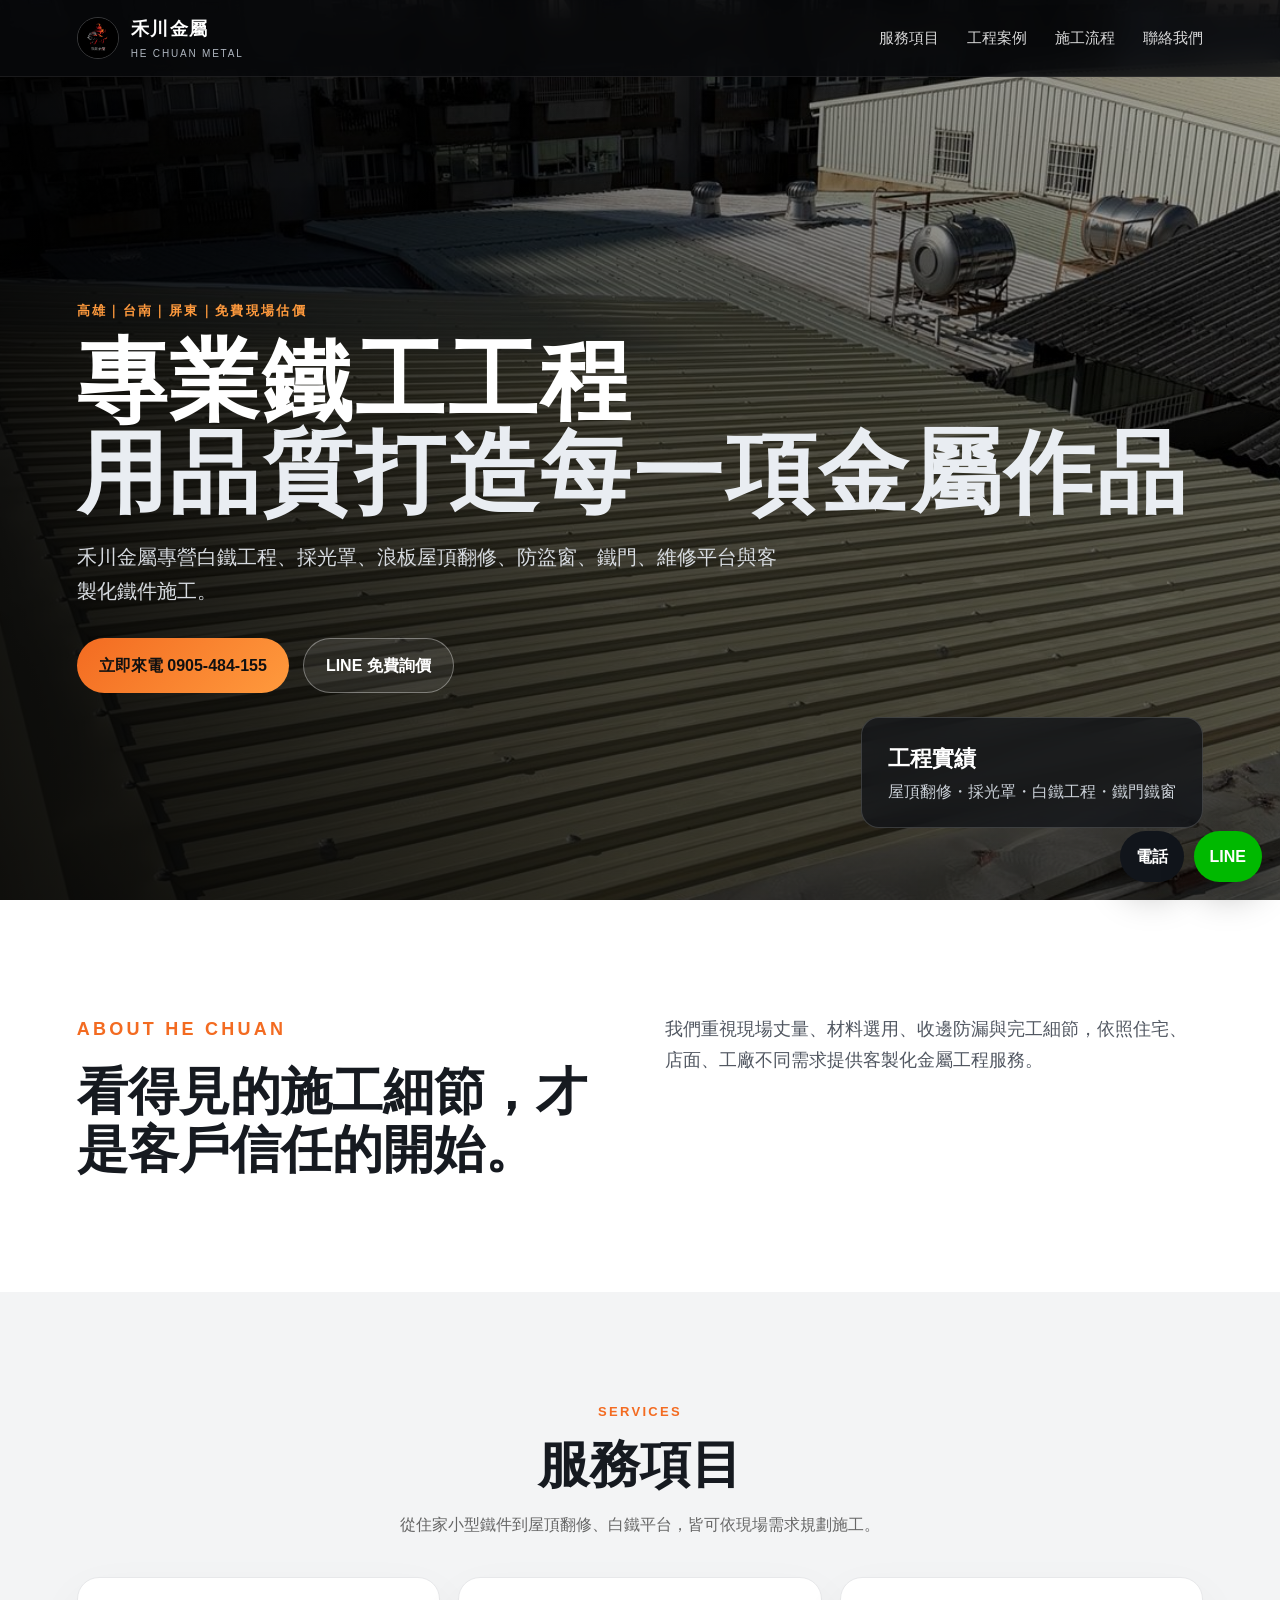
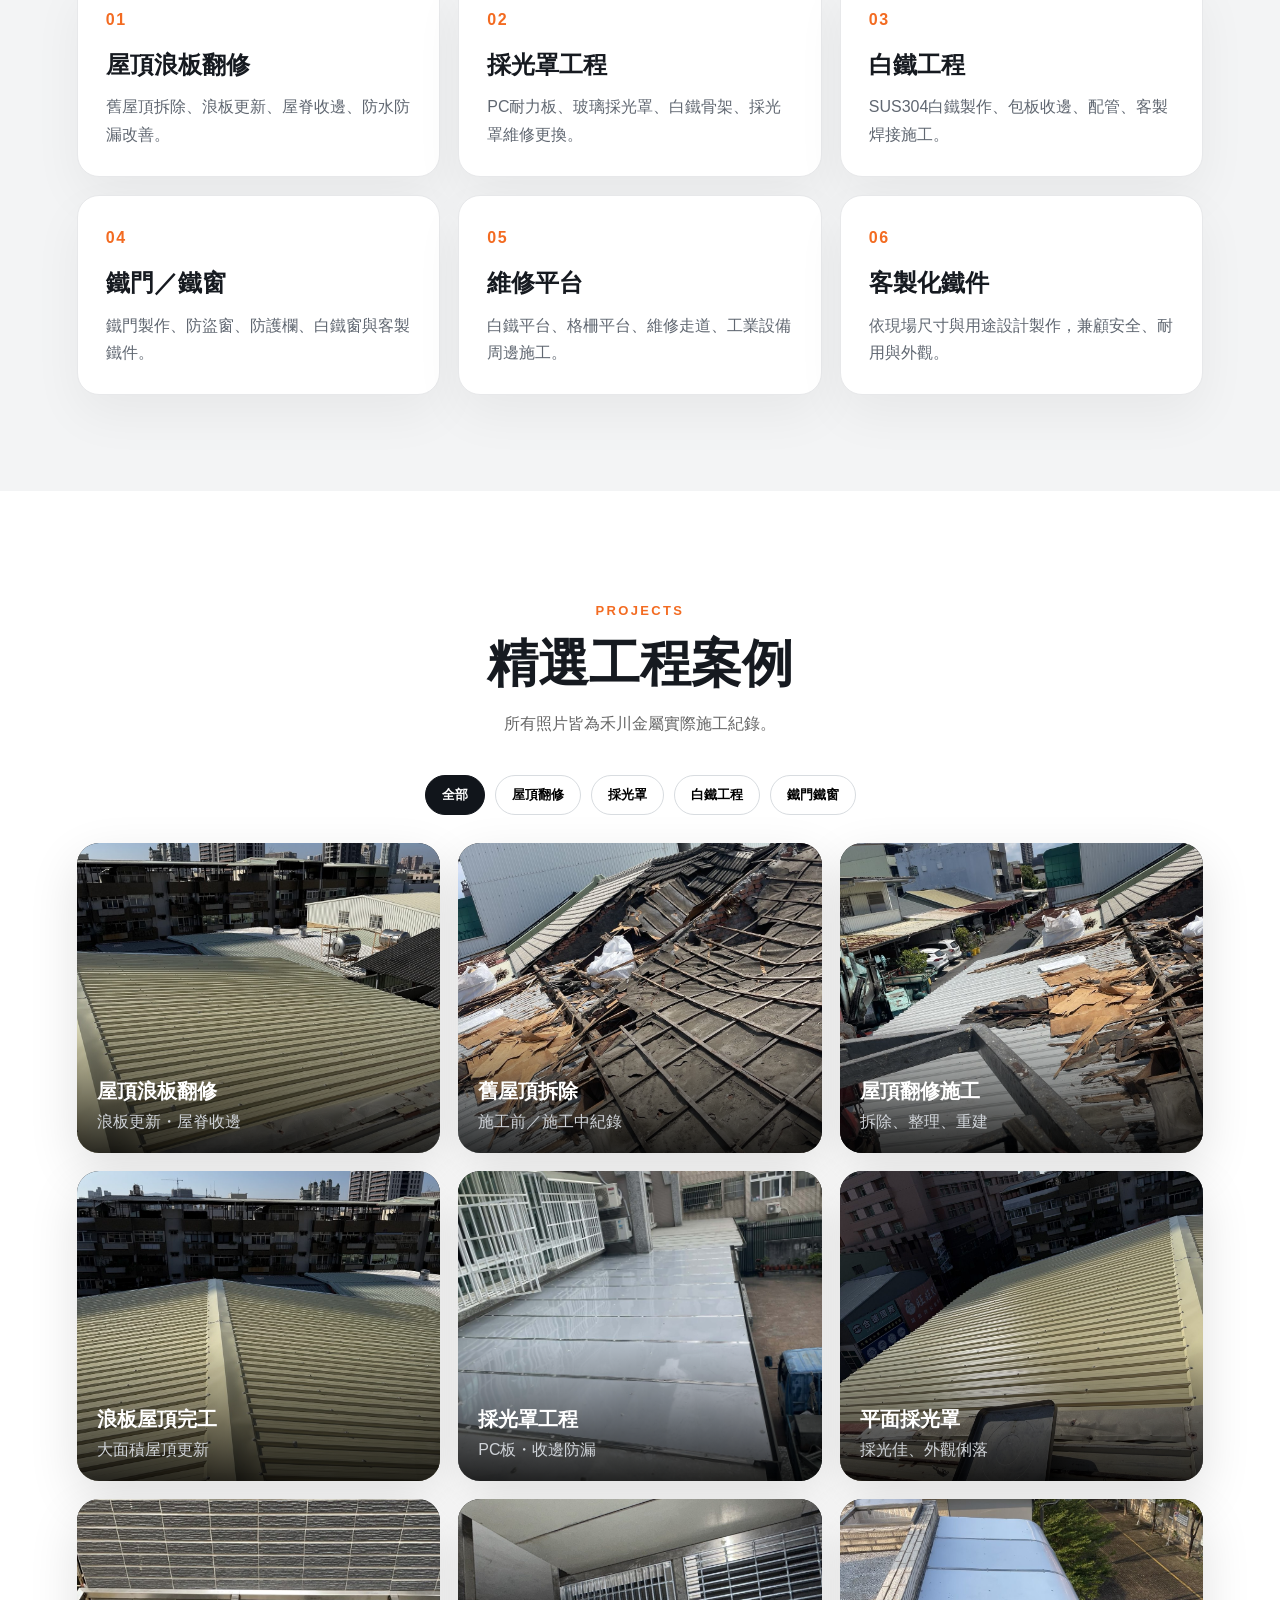
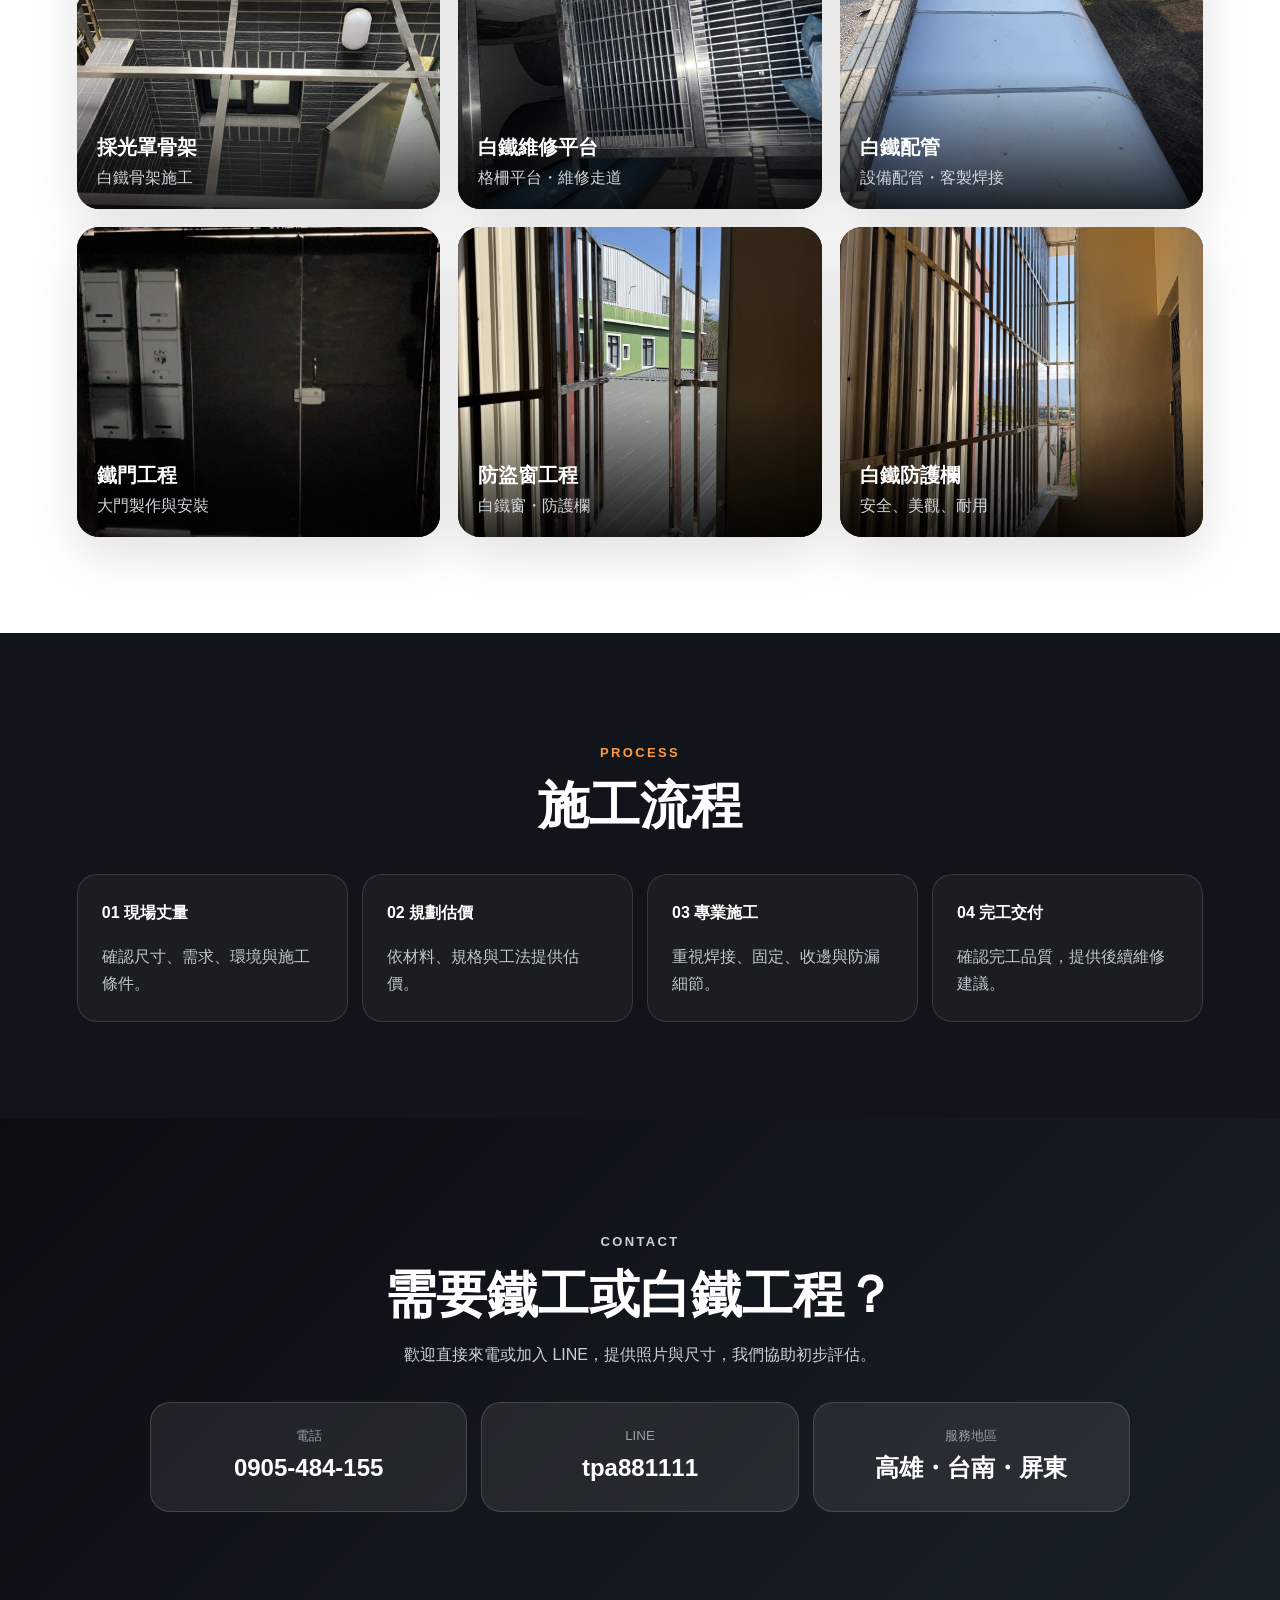
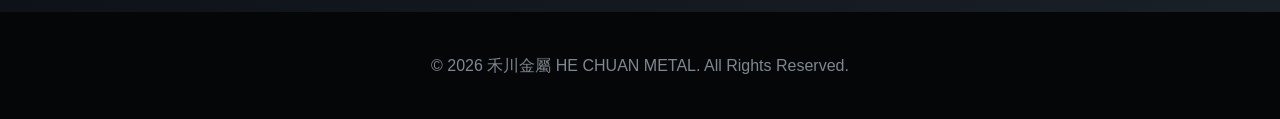
==== index.html @ 6ade6119 "Add files via upload" ====
<!doctype html>
<html lang="zh-Hant">
<head>
  <meta charset="utf-8">
  <meta name="viewport" content="width=device-width, initial-scale=1">
  <title>禾川金屬｜高雄台南屏東鐵工、白鐵、採光罩、屋頂翻修</title>
  <meta name="description" content="禾川金屬提供高雄、台南、屏東鐵工工程、白鐵工程、採光罩、鐵皮屋浪板翻修、防盜窗、維修平台與客製化鐵件施工。電話 0905-484-155，LINE：tpa881111。">
  <link rel="stylesheet" href="style.css">
</head>
<body>
  <header class="site-header" id="top">
    <a class="brand" href="#top" aria-label="禾川金屬首頁">
      <img src="images/logo.jpg" alt="禾川金屬 Logo">
      <span><b>禾川金屬</b><small>HE CHUAN METAL</small></span>
    </a>
    <button class="menu-btn" aria-label="開啟選單">☰</button>
    <nav class="nav">
      <a href="#services">服務項目</a>
      <a href="#projects">工程案例</a>
      <a href="#process">施工流程</a>
      <a href="#contact">聯絡我們</a>
    </nav>
  </header>

  <main>
    <section class="hero">
      <div class="hero-bg"></div>
      <div class="hero-overlay"></div>
      <div class="hero-content reveal">
        <p class="eyebrow">高雄｜台南｜屏東｜免費現場估價</p>
        <h1>專業鐵工工程<br><span>用品質打造每一項金屬作品</span></h1>
        <p class="hero-text">禾川金屬專營白鐵工程、採光罩、浪板屋頂翻修、防盜窗、鐵門、維修平台與客製化鐵件施工。</p>
        <div class="hero-actions">
          <a class="btn primary" href="tel:0905484155">立即來電 0905-484-155</a>
          <a class="btn secondary" href="https://line.me/ti/p/tpa881111" target="_blank" rel="noopener">LINE 免費詢價</a>
        </div>
      </div>
      <div class="hero-card reveal">
        <b>工程實績</b>
        <span>屋頂翻修・採光罩・白鐵工程・鐵門鐵窗</span>
      </div>
    </section>

    <section class="section intro reveal">
      <div>
        <p class="eyebrow dark">ABOUT HE CHUAN</p>
        <h2>看得見的施工細節，才是客戶信任的開始。</h2>
      </div>
      <p>我們重視現場丈量、材料選用、收邊防漏與完工細節，依照住宅、店面、工廠不同需求提供客製化金屬工程服務。</p>
    </section>

    <section class="section services" id="services">
      <div class="section-head reveal">
        <p class="eyebrow dark">SERVICES</p>
        <h2>服務項目</h2>
        <p>從住家小型鐵件到屋頂翻修、白鐵平台，皆可依現場需求規劃施工。</p>
      </div>
      <div class="service-grid">
        <article class="service-card reveal"><span>01</span><h3>屋頂浪板翻修</h3><p>舊屋頂拆除、浪板更新、屋脊收邊、防水防漏改善。</p></article>
        <article class="service-card reveal"><span>02</span><h3>採光罩工程</h3><p>PC耐力板、玻璃採光罩、白鐵骨架、採光罩維修更換。</p></article>
        <article class="service-card reveal"><span>03</span><h3>白鐵工程</h3><p>SUS304白鐵製作、包板收邊、配管、客製焊接施工。</p></article>
        <article class="service-card reveal"><span>04</span><h3>鐵門／鐵窗</h3><p>鐵門製作、防盜窗、防護欄、白鐵窗與客製鐵件。</p></article>
        <article class="service-card reveal"><span>05</span><h3>維修平台</h3><p>白鐵平台、格柵平台、維修走道、工業設備周邊施工。</p></article>
        <article class="service-card reveal"><span>06</span><h3>客製化鐵件</h3><p>依現場尺寸與用途設計製作，兼顧安全、耐用與外觀。</p></article>
      </div>
    </section>

    <section class="section projects" id="projects">
      <div class="section-head reveal">
        <p class="eyebrow dark">PROJECTS</p>
        <h2>精選工程案例</h2>
        <p>所有照片皆為禾川金屬實際施工紀錄。</p>
      </div>
      <div class="filter reveal">
        <button class="active" data-filter="all">全部</button>
        <button data-filter="roof">屋頂翻修</button>
        <button data-filter="skylight">採光罩</button>
        <button data-filter="stainless">白鐵工程</button>
        <button data-filter="door">鐵門鐵窗</button>
      </div>
      <div class="gallery">
        <figure class="project-card reveal" data-cat="roof"><img src="images/hero-roof.jpg" alt="屋頂浪板完工"><figcaption><b>屋頂浪板翻修</b><span>浪板更新・屋脊收邊</span></figcaption></figure>
        <figure class="project-card reveal" data-cat="roof"><img src="images/roof-before.jpg" alt="舊屋頂拆除前"><figcaption><b>舊屋頂拆除</b><span>施工前／施工中紀錄</span></figcaption></figure>
        <figure class="project-card reveal" data-cat="roof"><img src="images/roof-work.jpg" alt="屋頂拆除施工中"><figcaption><b>屋頂翻修施工</b><span>拆除、整理、重建</span></figcaption></figure>
        <figure class="project-card reveal" data-cat="roof"><img src="images/roof-finish-1.jpg" alt="屋頂完工"><figcaption><b>浪板屋頂完工</b><span>大面積屋頂更新</span></figcaption></figure>
        <figure class="project-card reveal" data-cat="skylight"><img src="images/skylight-green.jpg" alt="綠色採光罩"><figcaption><b>採光罩工程</b><span>PC板・收邊防漏</span></figcaption></figure>
        <figure class="project-card reveal" data-cat="skylight"><img src="images/skylight-clear.jpg" alt="透明採光罩"><figcaption><b>平面採光罩</b><span>採光佳、外觀俐落</span></figcaption></figure>
        <figure class="project-card reveal" data-cat="skylight"><img src="images/skylight-frame.jpg" alt="採光罩骨架"><figcaption><b>採光罩骨架</b><span>白鐵骨架施工</span></figcaption></figure>
        <figure class="project-card reveal" data-cat="stainless"><img src="images/platform.jpg" alt="白鐵維修平台"><figcaption><b>白鐵維修平台</b><span>格柵平台・維修走道</span></figcaption></figure>
        <figure class="project-card reveal" data-cat="stainless"><img src="images/pipe.jpg" alt="白鐵配管"><figcaption><b>白鐵配管</b><span>設備配管・客製焊接</span></figcaption></figure>
        <figure class="project-card reveal" data-cat="door"><img src="images/gate-finish.jpg" alt="黑色鐵門完工"><figcaption><b>鐵門工程</b><span>大門製作與安裝</span></figcaption></figure>
        <figure class="project-card reveal" data-cat="door"><img src="images/window-bars.jpg" alt="白鐵防盜窗"><figcaption><b>防盜窗工程</b><span>白鐵窗・防護欄</span></figcaption></figure>
        <figure class="project-card reveal" data-cat="door"><img src="images/balcony.jpg" alt="白鐵防護欄"><figcaption><b>白鐵防護欄</b><span>安全、美觀、耐用</span></figcaption></figure>
      </div>
    </section>

    <section class="section process" id="process">
      <div class="section-head reveal"><p class="eyebrow dark">PROCESS</p><h2>施工流程</h2></div>
      <div class="timeline reveal">
        <div><b>01 現場丈量</b><p>確認尺寸、需求、環境與施工條件。</p></div>
        <div><b>02 規劃估價</b><p>依材料、規格與工法提供估價。</p></div>
        <div><b>03 專業施工</b><p>重視焊接、固定、收邊與防漏細節。</p></div>
        <div><b>04 完工交付</b><p>確認完工品質，提供後續維修建議。</p></div>
      </div>
    </section>

    <section class="contact" id="contact">
      <div class="contact-inner reveal">
        <p class="eyebrow">CONTACT</p>
        <h2>需要鐵工或白鐵工程？</h2>
        <p>歡迎直接來電或加入 LINE，提供照片與尺寸，我們協助初步評估。</p>
        <div class="contact-box">
          <a href="tel:0905484155"><small>電話</small><b>0905-484-155</b></a>
          <a href="https://line.me/ti/p/tpa881111" target="_blank" rel="noopener"><small>LINE</small><b>tpa881111</b></a>
          <span><small>服務地區</small><b>高雄・台南・屏東</b></span>
        </div>
      </div>
    </section>
  </main>

  <footer>
    <p>© 2026 禾川金屬 HE CHUAN METAL. All Rights Reserved.</p>
  </footer>

  <div class="float-actions">
    <a class="call" href="tel:0905484155">電話</a>
    <a class="line" href="https://line.me/ti/p/tpa881111" target="_blank" rel="noopener">LINE</a>
  </div>

  <div class="lightbox" aria-hidden="true"><button aria-label="關閉">×</button><img alt="工程照片放大預覽"></div>
  <script src="script.js"></script>
</body>
</html>
---- style.css ----
:root{--dark:#08090b;--panel:#11151b;--muted:#6d7480;--text:#161a20;--white:#fff;--line:#e7e8ea;--orange:#f36b21;--orange2:#ff9a3d;--silver:#d8dde3}*{box-sizing:border-box}html{scroll-behavior:smooth}body{margin:0;font-family:-apple-system,BlinkMacSystemFont,"Segoe UI","Noto Sans TC","Microsoft JhengHei",sans-serif;color:var(--text);background:#f5f6f7;line-height:1.7}a{text-decoration:none;color:inherit}img{max-width:100%;display:block}.site-header{position:fixed;top:0;left:0;right:0;z-index:50;display:flex;align-items:center;justify-content:space-between;padding:14px 6vw;background:rgba(8,9,11,.82);backdrop-filter:blur(14px);border-bottom:1px solid rgba(255,255,255,.08)}.brand{display:flex;align-items:center;gap:12px;color:#fff}.brand img{width:42px;height:42px;border-radius:50%;object-fit:cover;border:1px solid rgba(255,255,255,.2)}.brand b{display:block;font-size:18px;letter-spacing:.08em}.brand small{display:block;color:#aeb5bf;font-size:10px;letter-spacing:.18em}.nav{display:flex;gap:28px;color:#fff;font-size:15px}.nav a{opacity:.84}.nav a:hover{color:var(--orange)}.menu-btn{display:none;background:transparent;color:#fff;border:0;font-size:26px}.hero{min-height:100vh;position:relative;display:grid;place-items:center;overflow:hidden;background:#000}.hero-bg{position:absolute;inset:0;background:url('images/hero-roof.jpg') center/cover no-repeat;transform:scale(1.04);animation:slowZoom 13s ease-in-out infinite alternate}.hero-overlay{position:absolute;inset:0;background:linear-gradient(90deg,rgba(0,0,0,.86),rgba(0,0,0,.45),rgba(0,0,0,.25)),linear-gradient(0deg,rgba(0,0,0,.55),transparent)}@keyframes slowZoom{to{transform:scale(1.11)}}.hero-content{position:relative;z-index:2;width:min(1180px,88vw);color:#fff;padding-top:80px}.eyebrow{letter-spacing:.18em;color:var(--orange2);font-size:13px;font-weight:700;text-transform:uppercase}.eyebrow.dark{color:var(--orange)}.hero h1{font-size:clamp(42px,7vw,92px);line-height:1.03;margin:12px 0 18px;letter-spacing:.03em}.hero h1 span{color:#e9edf2}.hero-text{max-width:700px;font-size:20px;color:#d7dbe0}.hero-actions{display:flex;gap:14px;flex-wrap:wrap;margin-top:30px}.btn{display:inline-flex;align-items:center;justify-content:center;padding:13px 22px;border-radius:999px;font-weight:800}.btn.primary{background:linear-gradient(135deg,var(--orange),var(--orange2));color:#111}.btn.secondary{border:1px solid rgba(255,255,255,.35);color:#fff;background:rgba(255,255,255,.08)}.hero-card{position:absolute;right:6vw;bottom:8vh;z-index:2;color:#fff;background:rgba(15,18,24,.74);border:1px solid rgba(255,255,255,.16);border-radius:18px;padding:22px 26px;backdrop-filter:blur(12px)}.hero-card b{display:block;font-size:22px}.hero-card span{color:#cbd1d8}.section{padding:96px 6vw}.intro{display:grid;grid-template-columns:1fr 1fr;gap:50px;background:#fff}.intro h2,.section-head h2,.contact h2{font-size:clamp(30px,4vw,52px);line-height:1.15;margin:8px 0 16px}.intro p{font-size:18px;color:#515761}.section-head{max-width:760px;margin:0 auto 38px;text-align:center}.section-head p{color:#666}.services{background:#f3f4f5}.service-grid{display:grid;grid-template-columns:repeat(3,1fr);gap:18px}.service-card{background:#fff;border:1px solid var(--line);border-radius:22px;padding:28px;box-shadow:0 20px 50px rgba(0,0,0,.05)}.service-card span{color:var(--orange);font-weight:900;letter-spacing:.1em}.service-card h3{font-size:24px;margin:12px 0 8px}.service-card p{color:#606771;margin:0}.projects{background:#fff}.filter{display:flex;gap:10px;justify-content:center;flex-wrap:wrap;margin-bottom:28px}.filter button{border:1px solid #d8dce0;background:#fff;padding:10px 16px;border-radius:999px;cursor:pointer;font-weight:700}.filter button.active{background:#11151b;color:#fff;border-color:#11151b}.gallery{display:grid;grid-template-columns:repeat(3,1fr);gap:18px}.project-card{margin:0;position:relative;border-radius:22px;overflow:hidden;background:#111;min-height:280px;box-shadow:0 18px 50px rgba(0,0,0,.12);cursor:pointer}.project-card img{width:100%;height:310px;object-fit:cover;transition:.45s ease}.project-card:hover img{transform:scale(1.06)}.project-card figcaption{position:absolute;left:0;right:0;bottom:0;padding:60px 20px 18px;color:#fff;background:linear-gradient(transparent,rgba(0,0,0,.82))}.project-card b{display:block;font-size:20px}.project-card span{color:#d0d4d9}.process{background:#11151b;color:#fff}.process .section-head p{color:var(--orange2)}.timeline{display:grid;grid-template-columns:repeat(4,1fr);gap:14px}.timeline div{border:1px solid rgba(255,255,255,.12);border-radius:20px;padding:24px;background:rgba(255,255,255,.04)}.timeline b{color:#fff}.timeline p{color:#bfc6ce;margin-bottom:0}.contact{padding:100px 6vw;background:linear-gradient(135deg,#0a0d12,#1a2028);color:#fff}.contact-inner{max-width:980px;margin:auto;text-align:center}.contact p{color:#cbd1d8}.contact-box{display:grid;grid-template-columns:repeat(3,1fr);gap:14px;margin-top:34px}.contact-box a,.contact-box span{background:rgba(255,255,255,.08);border:1px solid rgba(255,255,255,.15);border-radius:20px;padding:22px}.contact-box small{display:block;color:#98a1ad}.contact-box b{font-size:24px}footer{background:#050607;color:#7f8791;text-align:center;padding:24px}.float-actions{position:fixed;right:18px;bottom:18px;z-index:60;display:flex;gap:10px}.float-actions a{padding:12px 16px;border-radius:999px;color:#fff;font-weight:900;box-shadow:0 14px 35px rgba(0,0,0,.25)}.float-actions .call{background:#11151b}.float-actions .line{background:#00b900}.lightbox{position:fixed;inset:0;background:rgba(0,0,0,.88);z-index:100;display:none;align-items:center;justify-content:center;padding:28px}.lightbox.open{display:flex}.lightbox img{max-height:86vh;max-width:92vw;border-radius:16px}.lightbox button{position:absolute;top:20px;right:24px;background:#fff;border:0;border-radius:50%;width:42px;height:42px;font-size:28px;cursor:pointer}.reveal{opacity:0;transform:translateY(22px);transition:.7s ease}.reveal.show{opacity:1;transform:none}@media(max-width:900px){.menu-btn{display:block}.nav{position:absolute;top:70px;left:0;right:0;display:none;flex-direction:column;background:#08090b;padding:20px 6vw;border-top:1px solid rgba(255,255,255,.08)}.nav.open{display:flex}.hero{place-items:end start;padding:120px 6vw 140px}.hero-content{width:100%;padding-top:0}.hero-text{font-size:17px}.hero-card{left:6vw;right:6vw;bottom:20px}.intro{grid-template-columns:1fr}.service-grid,.gallery,.timeline,.contact-box{grid-template-columns:1fr}.section{padding:70px 6vw}.project-card img{height:260px}.float-actions{left:12px;right:12px}.float-actions a{flex:1;text-align:center}.brand b{font-size:16px}}
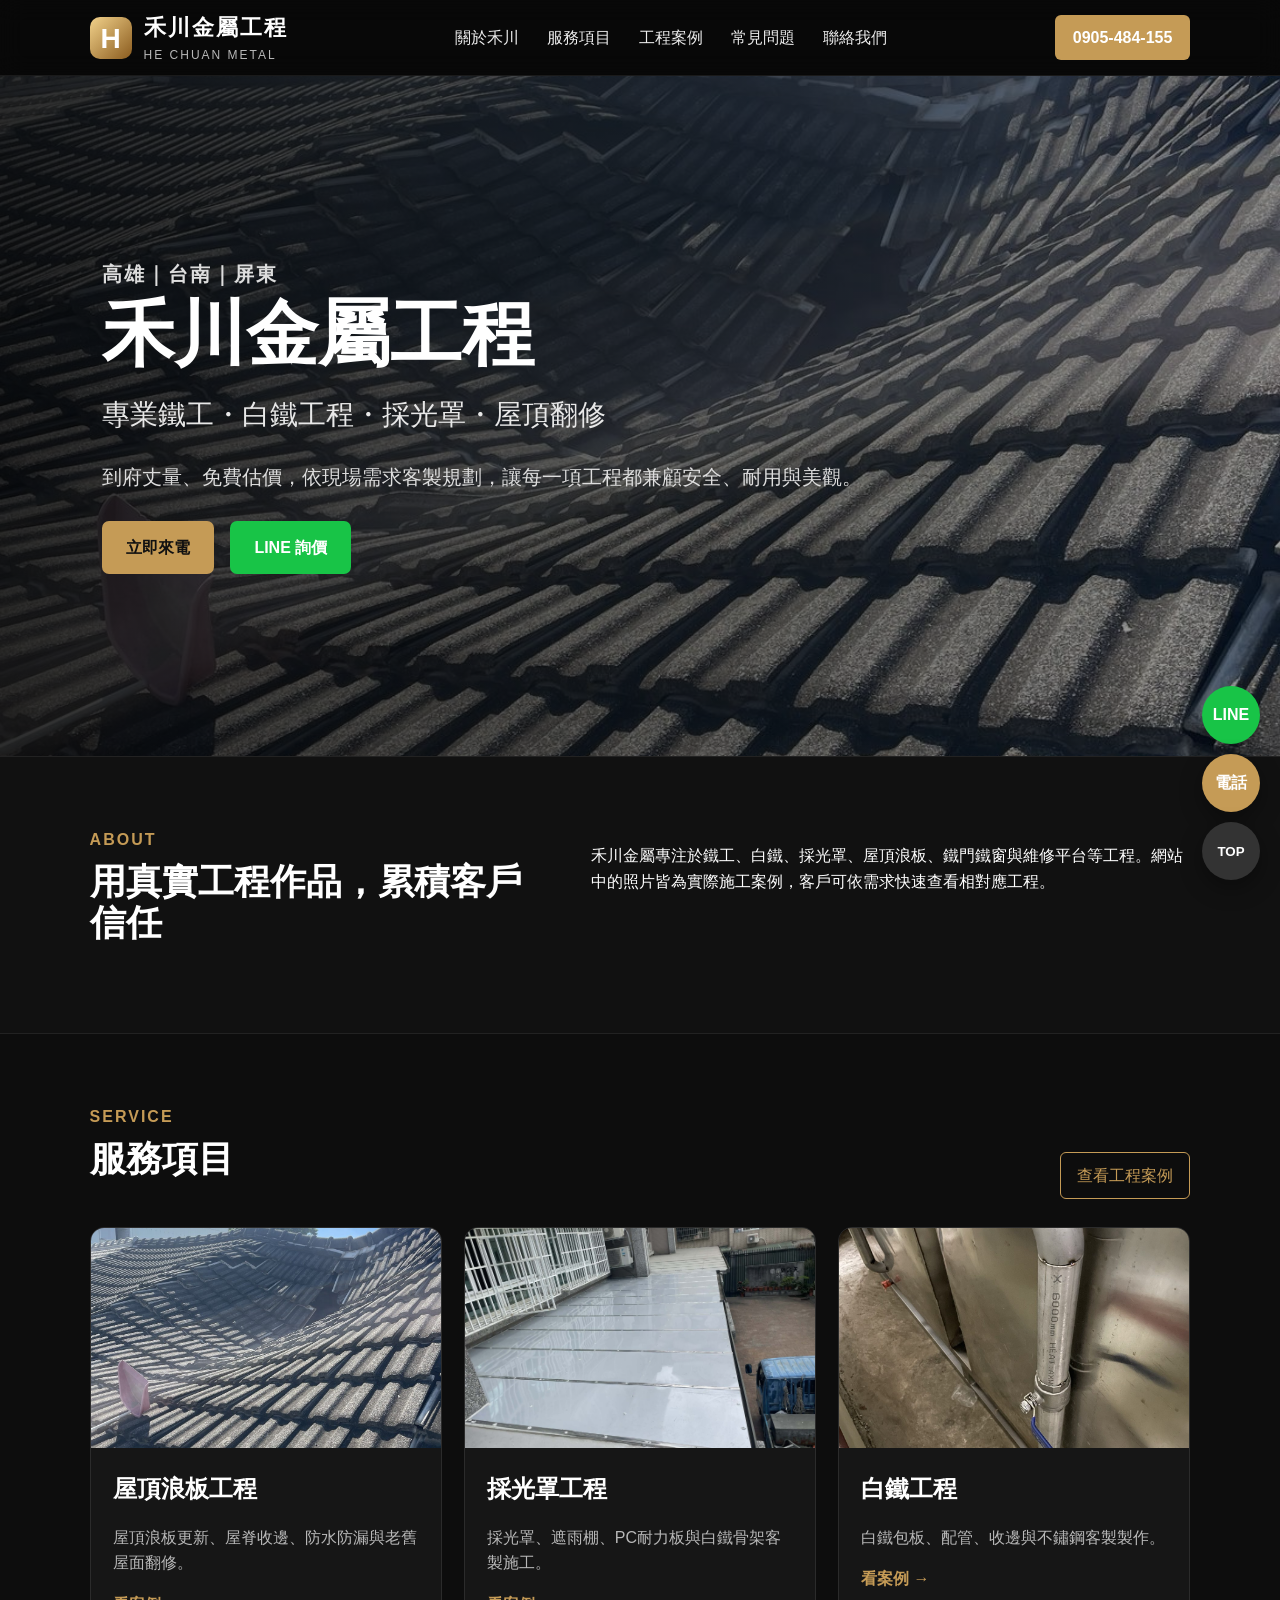
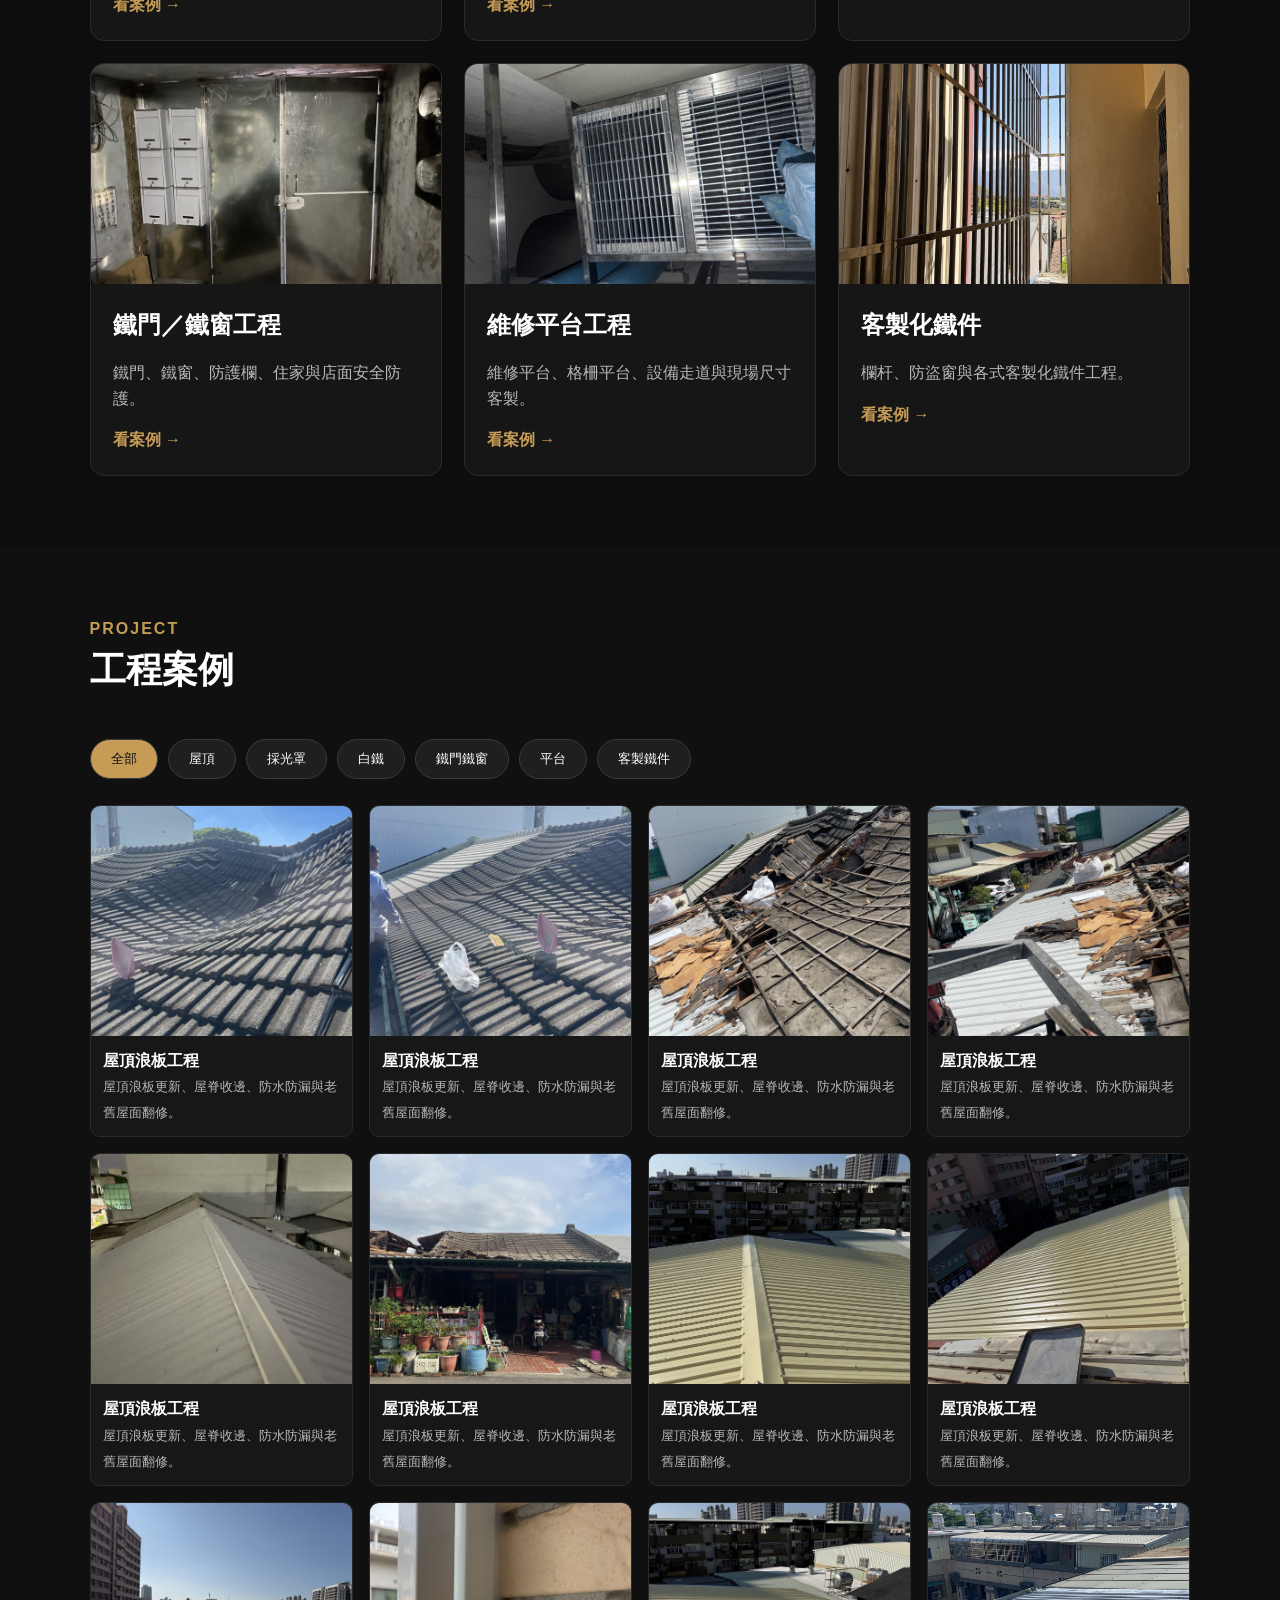
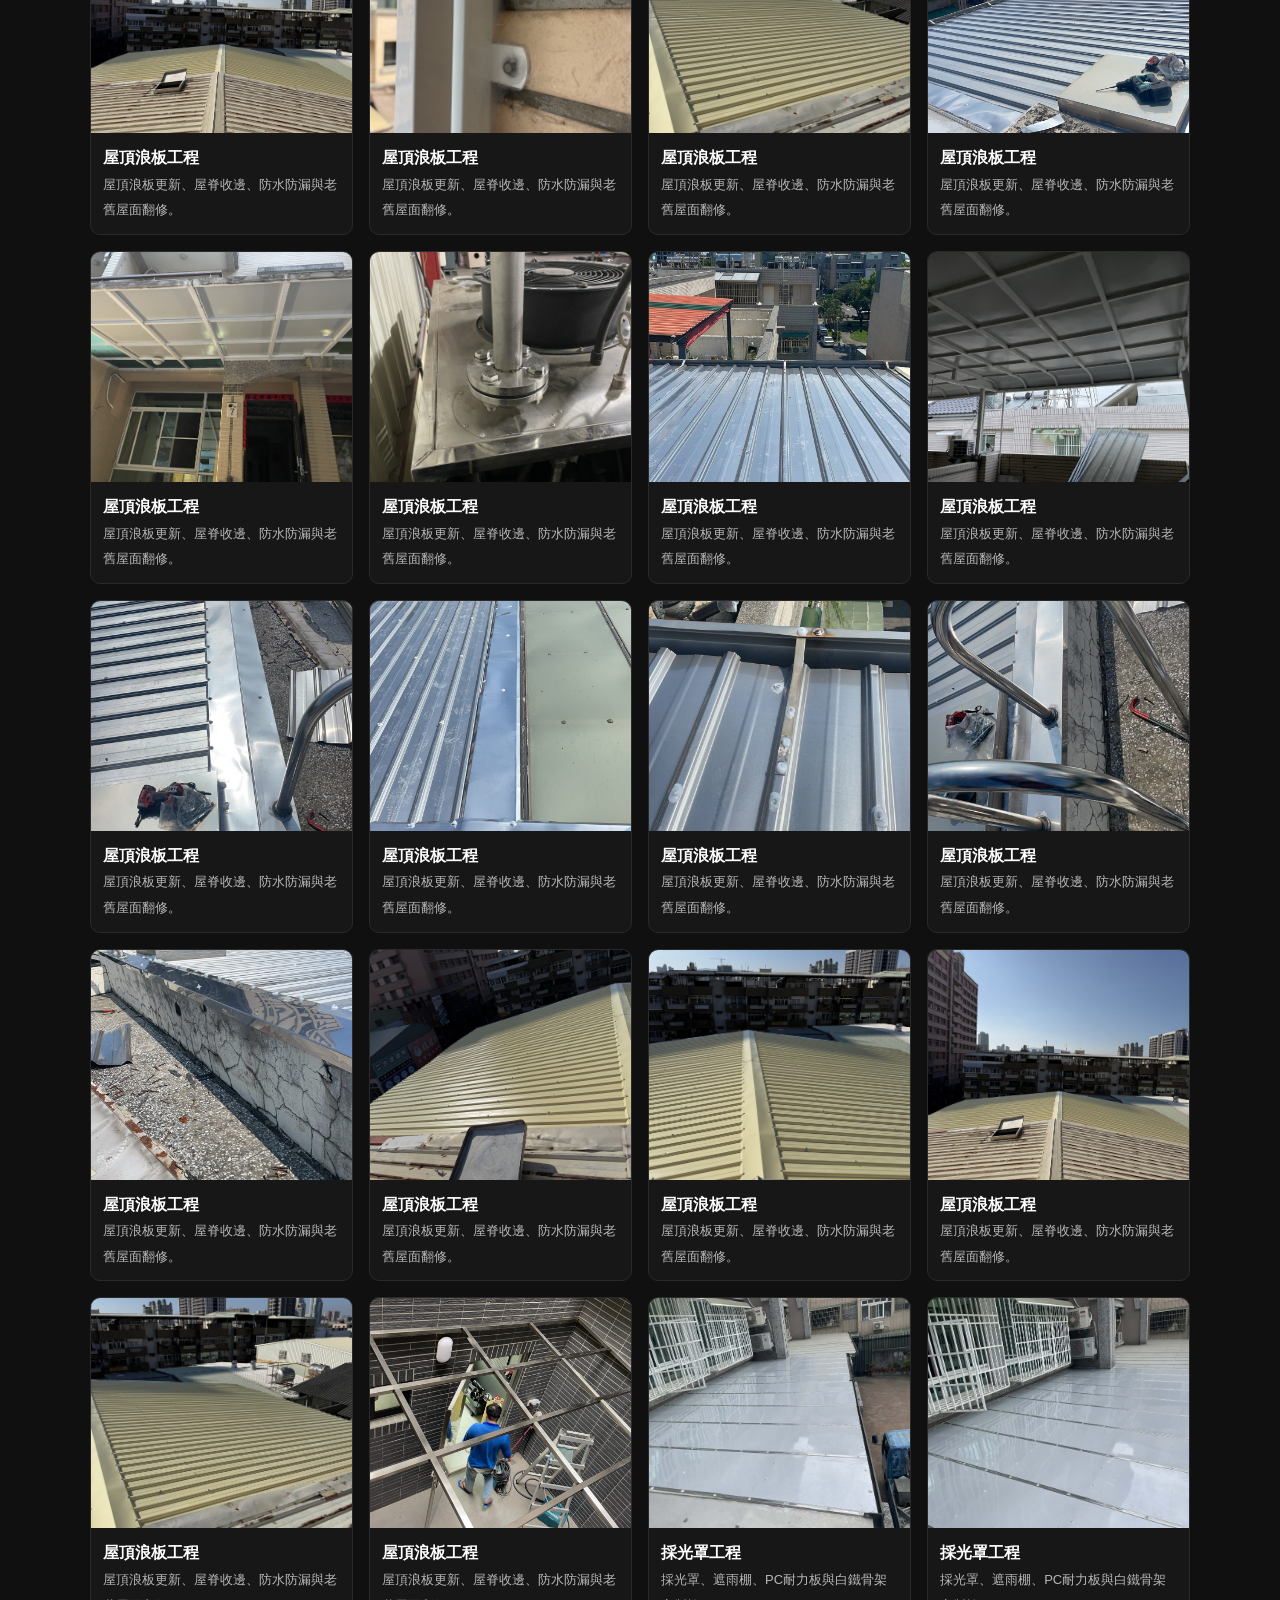
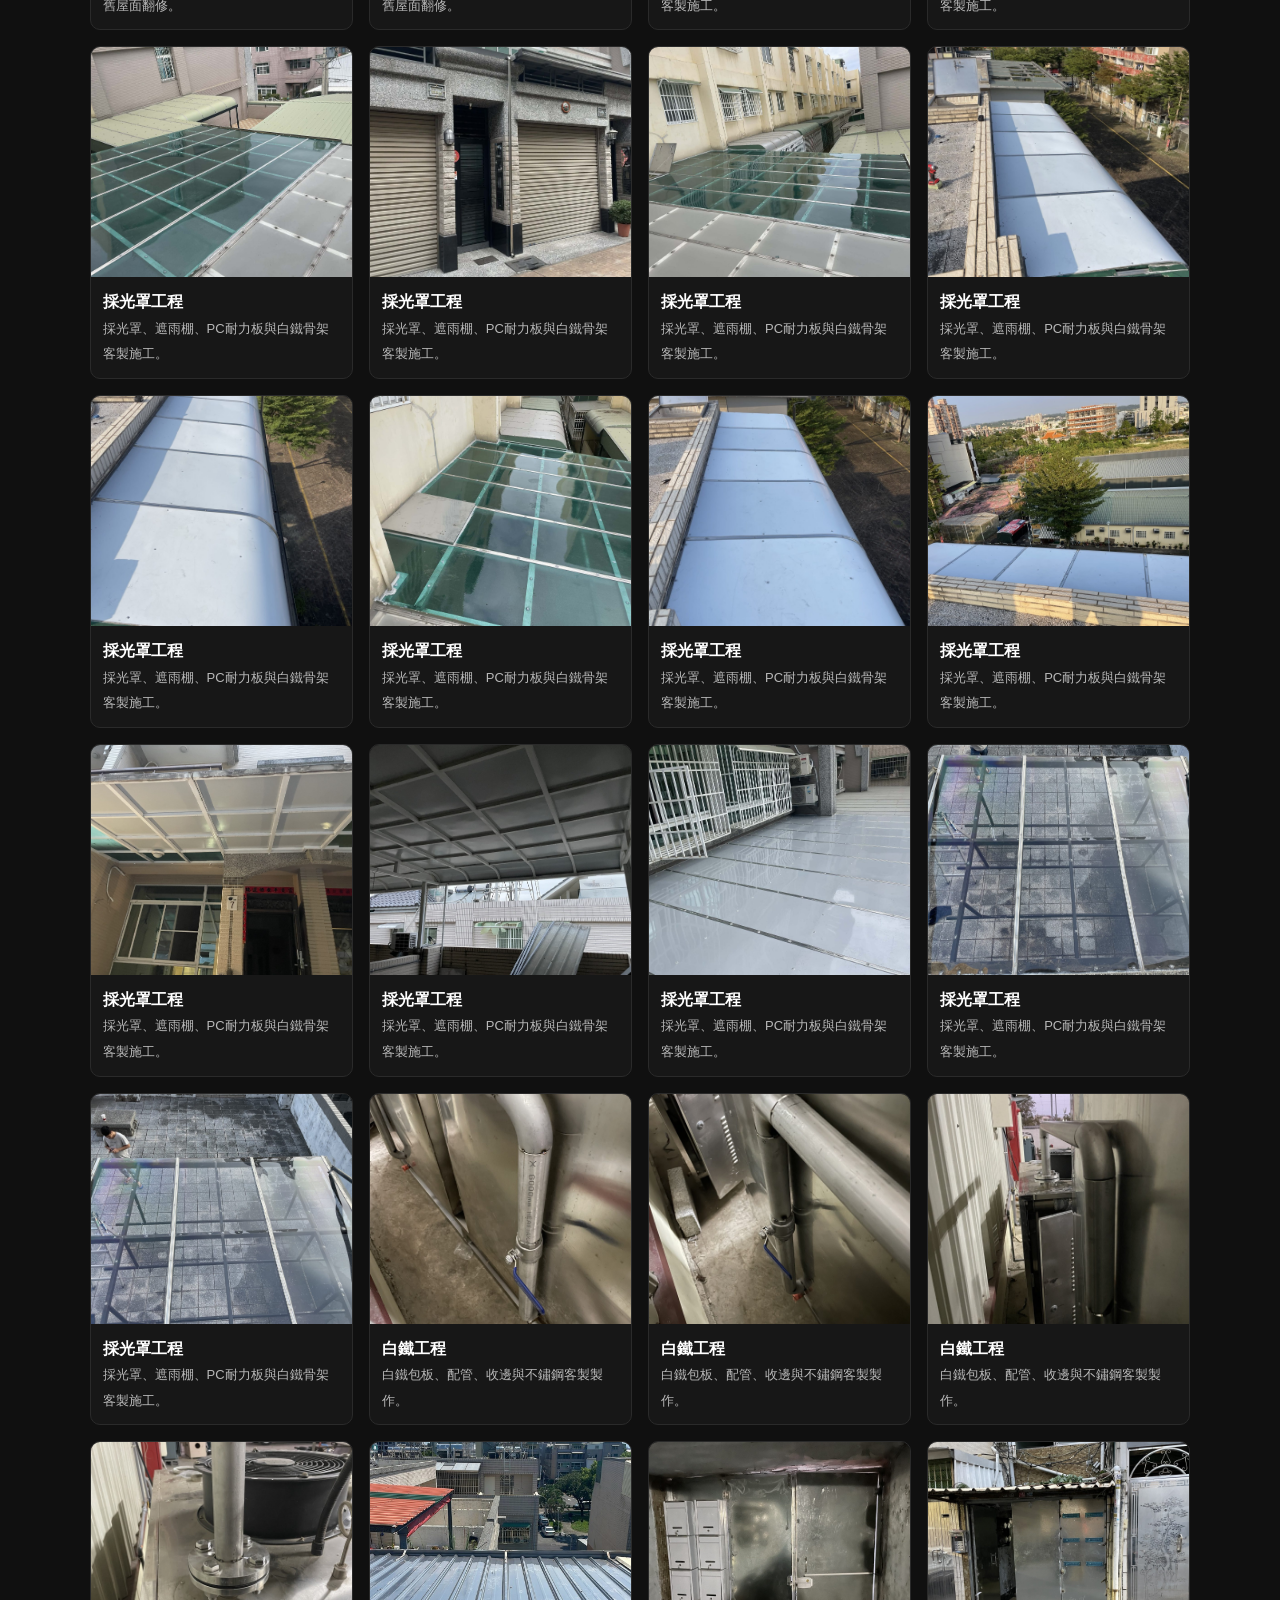
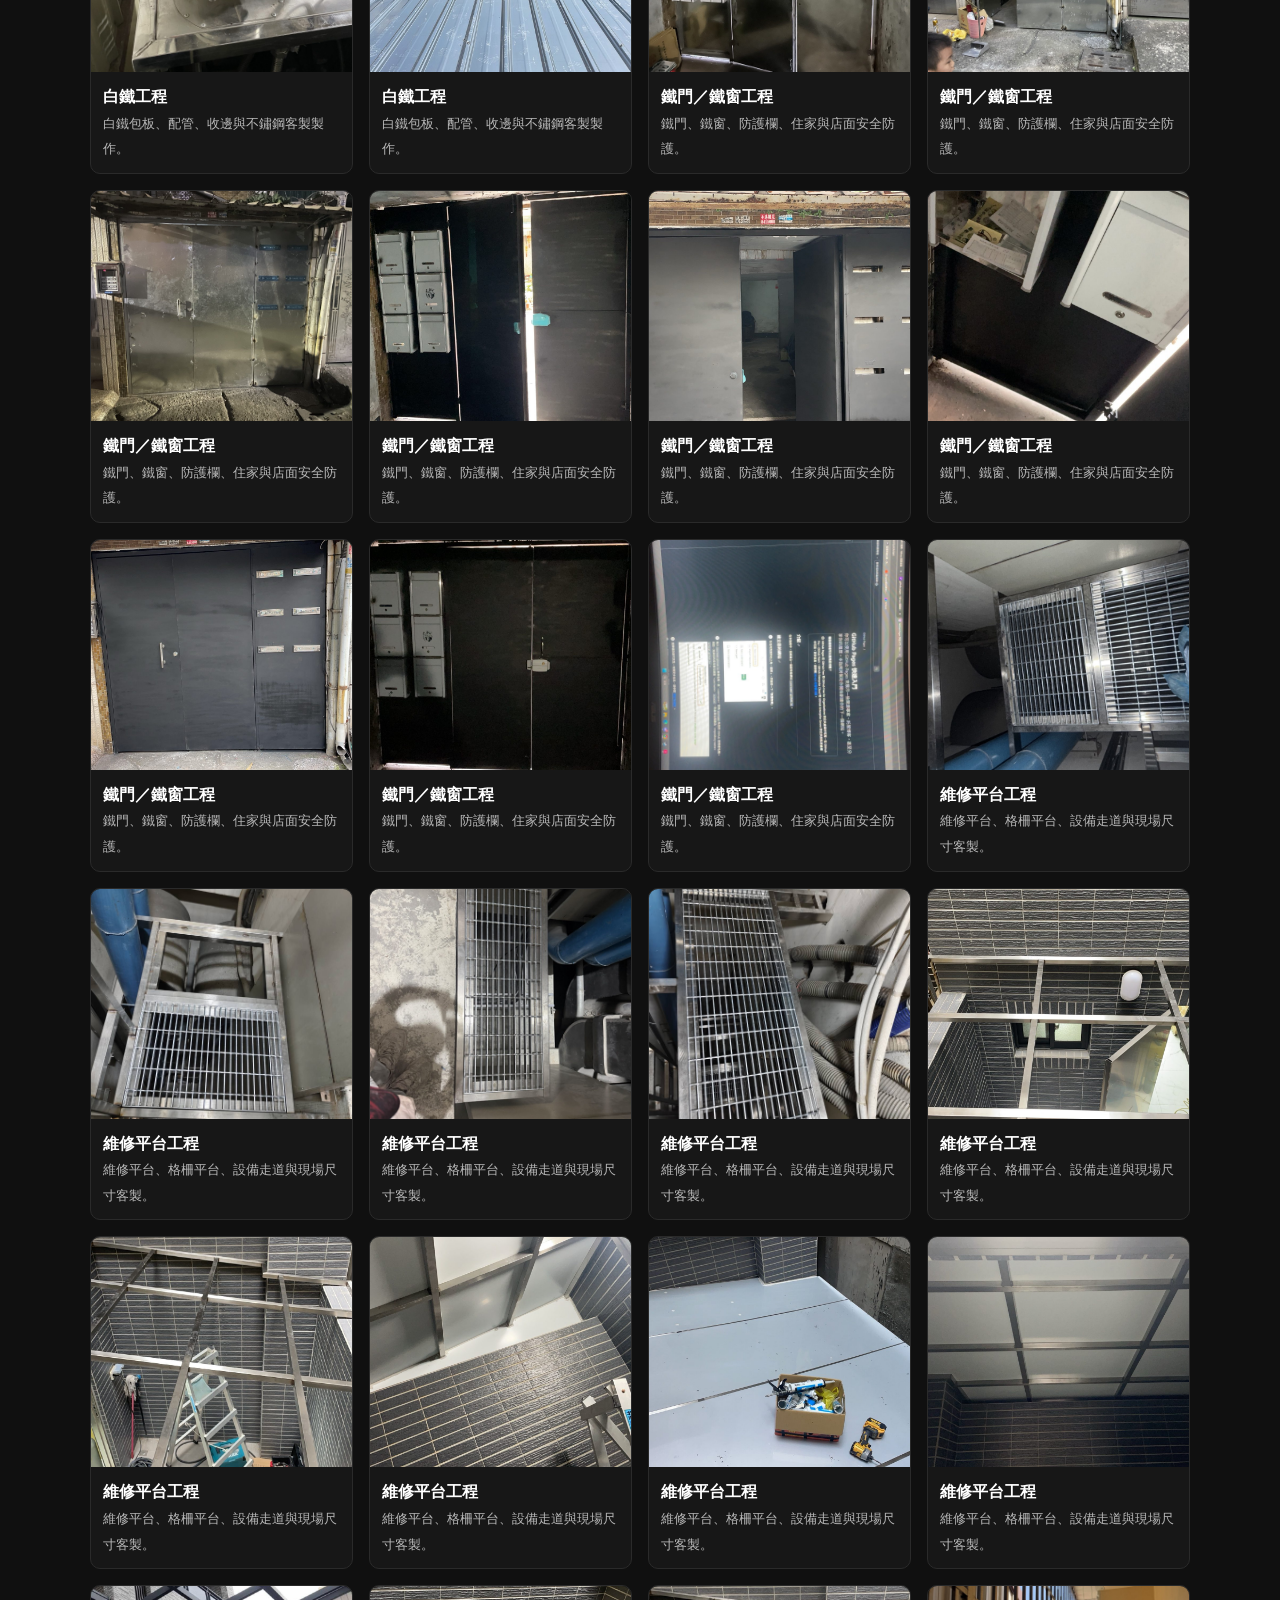
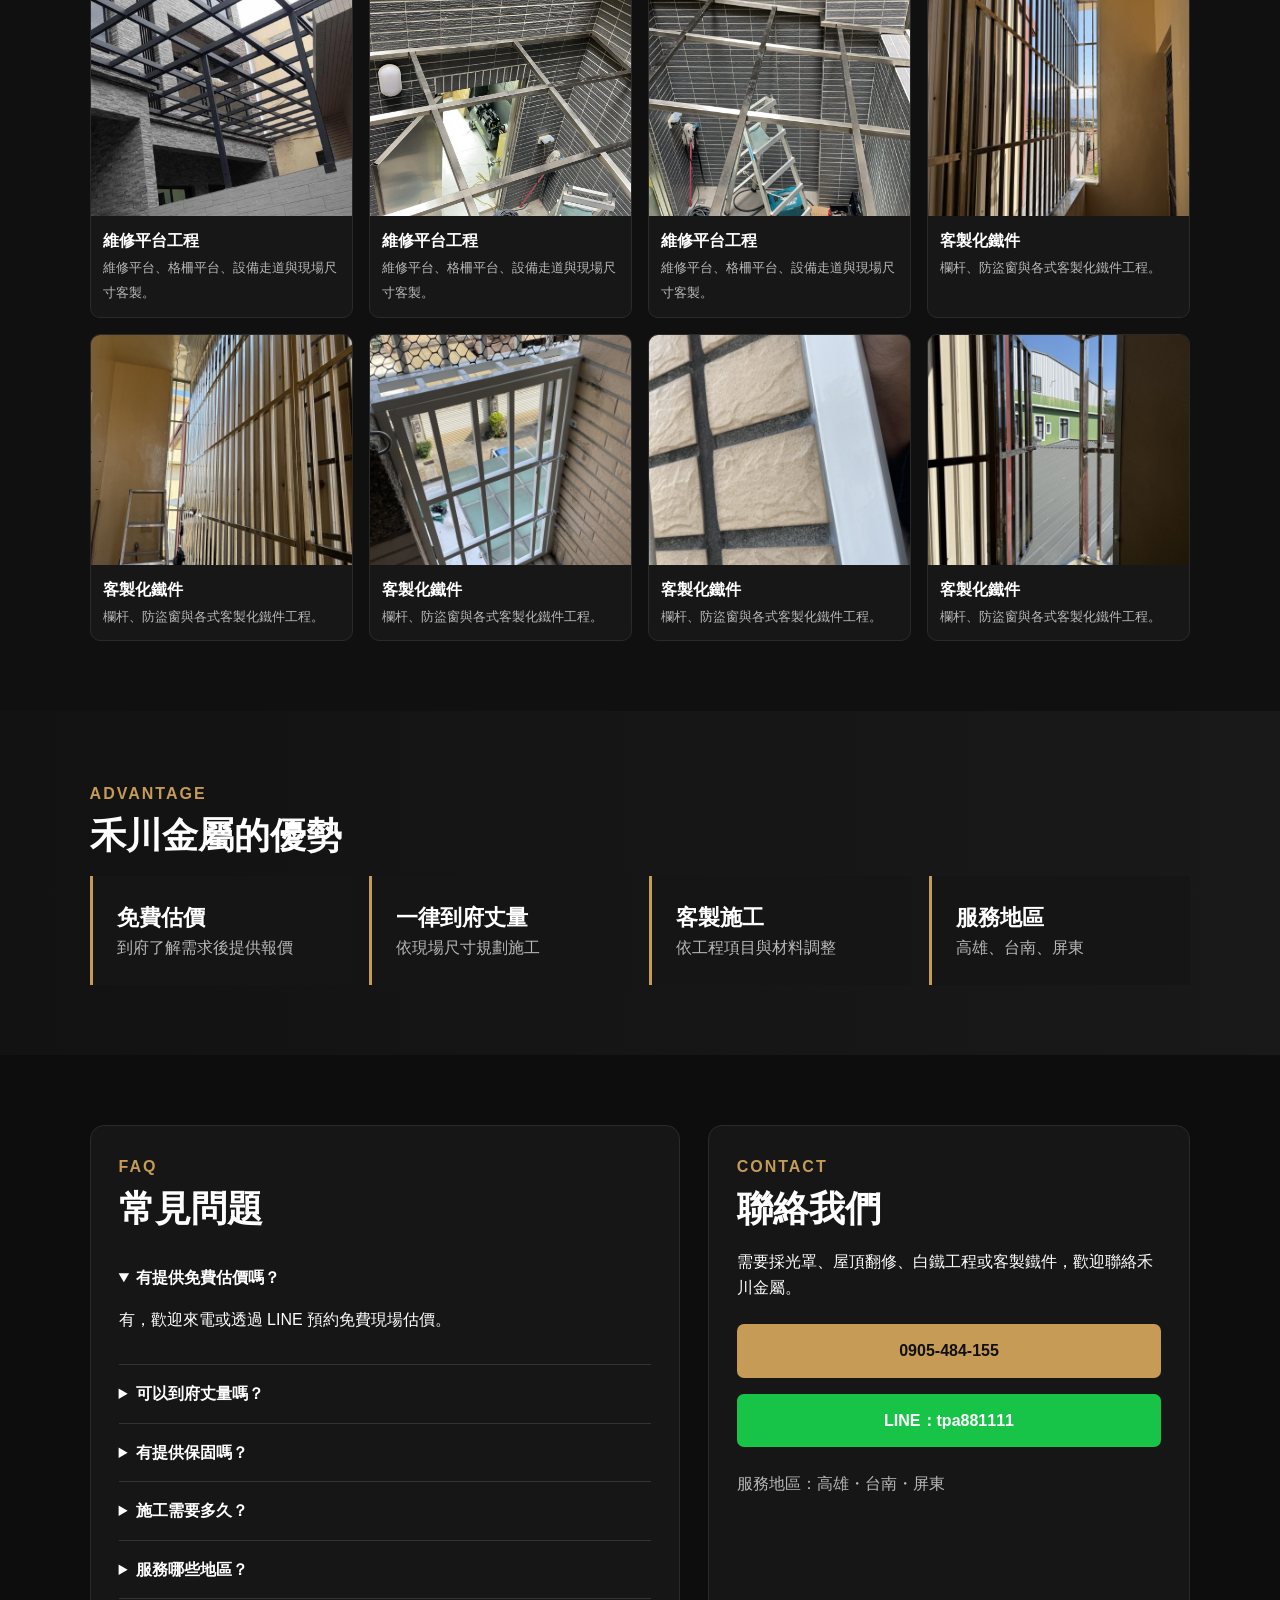
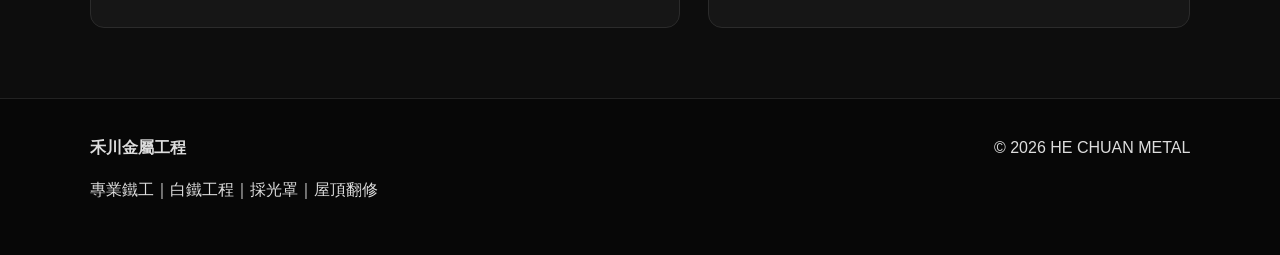
==== commit d0f0e904: "Add files via upload" ====
--- a/index.html
+++ b/index.html
@@ -1,133 +1,136 @@
 <!doctype html>
 <html lang="zh-Hant">
 <head>
-  <meta charset="utf-8">
-  <meta name="viewport" content="width=device-width, initial-scale=1">
-  <title>禾川金屬｜高雄台南屏東鐵工、白鐵、採光罩、屋頂翻修</title>
-  <meta name="description" content="禾川金屬提供高雄、台南、屏東鐵工工程、白鐵工程、採光罩、鐵皮屋浪板翻修、防盜窗、維修平台與客製化鐵件施工。電話 0905-484-155，LINE：tpa881111。">
-  <link rel="stylesheet" href="style.css">
+<meta charset="utf-8">
+<meta name="viewport" content="width=device-width, initial-scale=1">
+<title>禾川金屬工程｜高雄・台南・屏東鐵工、白鐵、採光罩、屋頂翻修</title>
+<meta name="description" content="禾川金屬工程提供高雄、台南、屏東鐵工工程、白鐵工程、採光罩、屋頂浪板翻修、鐵門鐵窗、維修平台與客製化鐵件，免費估價，一律到府丈量。">
+<link rel="stylesheet" href="style.css">
 </head>
 <body>
-  <header class="site-header" id="top">
-    <a class="brand" href="#top" aria-label="禾川金屬首頁">
-      <img src="images/logo.jpg" alt="禾川金屬 Logo">
-      <span><b>禾川金屬</b><small>HE CHUAN METAL</small></span>
-    </a>
-    <button class="menu-btn" aria-label="開啟選單">☰</button>
-    <nav class="nav">
-      <a href="#services">服務項目</a>
-      <a href="#projects">工程案例</a>
-      <a href="#process">施工流程</a>
-      <a href="#contact">聯絡我們</a>
-    </nav>
-  </header>
-
-  <main>
-    <section class="hero">
-      <div class="hero-bg"></div>
-      <div class="hero-overlay"></div>
-      <div class="hero-content reveal">
-        <p class="eyebrow">高雄｜台南｜屏東｜免費現場估價</p>
-        <h1>專業鐵工工程<br><span>用品質打造每一項金屬作品</span></h1>
-        <p class="hero-text">禾川金屬專營白鐵工程、採光罩、浪板屋頂翻修、防盜窗、鐵門、維修平台與客製化鐵件施工。</p>
-        <div class="hero-actions">
-          <a class="btn primary" href="tel:0905484155">立即來電 0905-484-155</a>
-          <a class="btn secondary" href="https://line.me/ti/p/tpa881111" target="_blank" rel="noopener">LINE 免費詢價</a>
-        </div>
-      </div>
-      <div class="hero-card reveal">
-        <b>工程實績</b>
-        <span>屋頂翻修・採光罩・白鐵工程・鐵門鐵窗</span>
-      </div>
-    </section>
-
-    <section class="section intro reveal">
-      <div>
-        <p class="eyebrow dark">ABOUT HE CHUAN</p>
-        <h2>看得見的施工細節，才是客戶信任的開始。</h2>
-      </div>
-      <p>我們重視現場丈量、材料選用、收邊防漏與完工細節，依照住宅、店面、工廠不同需求提供客製化金屬工程服務。</p>
-    </section>
-
-    <section class="section services" id="services">
-      <div class="section-head reveal">
-        <p class="eyebrow dark">SERVICES</p>
-        <h2>服務項目</h2>
-        <p>從住家小型鐵件到屋頂翻修、白鐵平台，皆可依現場需求規劃施工。</p>
-      </div>
-      <div class="service-grid">
-        <article class="service-card reveal"><span>01</span><h3>屋頂浪板翻修</h3><p>舊屋頂拆除、浪板更新、屋脊收邊、防水防漏改善。</p></article>
-        <article class="service-card reveal"><span>02</span><h3>採光罩工程</h3><p>PC耐力板、玻璃採光罩、白鐵骨架、採光罩維修更換。</p></article>
-        <article class="service-card reveal"><span>03</span><h3>白鐵工程</h3><p>SUS304白鐵製作、包板收邊、配管、客製焊接施工。</p></article>
-        <article class="service-card reveal"><span>04</span><h3>鐵門／鐵窗</h3><p>鐵門製作、防盜窗、防護欄、白鐵窗與客製鐵件。</p></article>
-        <article class="service-card reveal"><span>05</span><h3>維修平台</h3><p>白鐵平台、格柵平台、維修走道、工業設備周邊施工。</p></article>
-        <article class="service-card reveal"><span>06</span><h3>客製化鐵件</h3><p>依現場尺寸與用途設計製作，兼顧安全、耐用與外觀。</p></article>
-      </div>
-    </section>
-
-    <section class="section projects" id="projects">
-      <div class="section-head reveal">
-        <p class="eyebrow dark">PROJECTS</p>
-        <h2>精選工程案例</h2>
-        <p>所有照片皆為禾川金屬實際施工紀錄。</p>
-      </div>
-      <div class="filter reveal">
-        <button class="active" data-filter="all">全部</button>
-        <button data-filter="roof">屋頂翻修</button>
-        <button data-filter="skylight">採光罩</button>
-        <button data-filter="stainless">白鐵工程</button>
-        <button data-filter="door">鐵門鐵窗</button>
-      </div>
-      <div class="gallery">
-        <figure class="project-card reveal" data-cat="roof"><img src="images/hero-roof.jpg" alt="屋頂浪板完工"><figcaption><b>屋頂浪板翻修</b><span>浪板更新・屋脊收邊</span></figcaption></figure>
-        <figure class="project-card reveal" data-cat="roof"><img src="images/roof-before.jpg" alt="舊屋頂拆除前"><figcaption><b>舊屋頂拆除</b><span>施工前／施工中紀錄</span></figcaption></figure>
-        <figure class="project-card reveal" data-cat="roof"><img src="images/roof-work.jpg" alt="屋頂拆除施工中"><figcaption><b>屋頂翻修施工</b><span>拆除、整理、重建</span></figcaption></figure>
-        <figure class="project-card reveal" data-cat="roof"><img src="images/roof-finish-1.jpg" alt="屋頂完工"><figcaption><b>浪板屋頂完工</b><span>大面積屋頂更新</span></figcaption></figure>
-        <figure class="project-card reveal" data-cat="skylight"><img src="images/skylight-green.jpg" alt="綠色採光罩"><figcaption><b>採光罩工程</b><span>PC板・收邊防漏</span></figcaption></figure>
-        <figure class="project-card reveal" data-cat="skylight"><img src="images/skylight-clear.jpg" alt="透明採光罩"><figcaption><b>平面採光罩</b><span>採光佳、外觀俐落</span></figcaption></figure>
-        <figure class="project-card reveal" data-cat="skylight"><img src="images/skylight-frame.jpg" alt="採光罩骨架"><figcaption><b>採光罩骨架</b><span>白鐵骨架施工</span></figcaption></figure>
-        <figure class="project-card reveal" data-cat="stainless"><img src="images/platform.jpg" alt="白鐵維修平台"><figcaption><b>白鐵維修平台</b><span>格柵平台・維修走道</span></figcaption></figure>
-        <figure class="project-card reveal" data-cat="stainless"><img src="images/pipe.jpg" alt="白鐵配管"><figcaption><b>白鐵配管</b><span>設備配管・客製焊接</span></figcaption></figure>
-        <figure class="project-card reveal" data-cat="door"><img src="images/gate-finish.jpg" alt="黑色鐵門完工"><figcaption><b>鐵門工程</b><span>大門製作與安裝</span></figcaption></figure>
-        <figure class="project-card reveal" data-cat="door"><img src="images/window-bars.jpg" alt="白鐵防盜窗"><figcaption><b>防盜窗工程</b><span>白鐵窗・防護欄</span></figcaption></figure>
-        <figure class="project-card reveal" data-cat="door"><img src="images/balcony.jpg" alt="白鐵防護欄"><figcaption><b>白鐵防護欄</b><span>安全、美觀、耐用</span></figcaption></figure>
-      </div>
-    </section>
-
-    <section class="section process" id="process">
-      <div class="section-head reveal"><p class="eyebrow dark">PROCESS</p><h2>施工流程</h2></div>
-      <div class="timeline reveal">
-        <div><b>01 現場丈量</b><p>確認尺寸、需求、環境與施工條件。</p></div>
-        <div><b>02 規劃估價</b><p>依材料、規格與工法提供估價。</p></div>
-        <div><b>03 專業施工</b><p>重視焊接、固定、收邊與防漏細節。</p></div>
-        <div><b>04 完工交付</b><p>確認完工品質，提供後續維修建議。</p></div>
-      </div>
-    </section>
-
-    <section class="contact" id="contact">
-      <div class="contact-inner reveal">
-        <p class="eyebrow">CONTACT</p>
-        <h2>需要鐵工或白鐵工程？</h2>
-        <p>歡迎直接來電或加入 LINE，提供照片與尺寸，我們協助初步評估。</p>
-        <div class="contact-box">
-          <a href="tel:0905484155"><small>電話</small><b>0905-484-155</b></a>
-          <a href="https://line.me/ti/p/tpa881111" target="_blank" rel="noopener"><small>LINE</small><b>tpa881111</b></a>
-          <span><small>服務地區</small><b>高雄・台南・屏東</b></span>
-        </div>
-      </div>
-    </section>
-  </main>
-
-  <footer>
-    <p>© 2026 禾川金屬 HE CHUAN METAL. All Rights Reserved.</p>
-  </footer>
-
-  <div class="float-actions">
-    <a class="call" href="tel:0905484155">電話</a>
-    <a class="line" href="https://line.me/ti/p/tpa881111" target="_blank" rel="noopener">LINE</a>
+<header class="topbar">
+  <a class="brand" href="#home"><span class="logo">H</span><span><b>禾川金屬工程</b><small>HE CHUAN METAL</small></span></a>
+  <nav><a href="#about">關於禾川</a><a href="#services">服務項目</a><a href="#projects">工程案例</a><a href="#faq">常見問題</a><a href="#contact">聯絡我們</a></nav>
+  <a class="call" href="tel:0905484155">0905-484-155</a>
+</header>
+<section id="home" class="hero" style="background-image:linear-gradient(90deg,rgba(0,0,0,.82),rgba(0,0,0,.35)),url('images/roof-01.jpg')">
+  <div class="hero-inner">
+    <p class="eyebrow">高雄｜台南｜屏東</p>
+    <h1>禾川金屬工程</h1>
+    <h2>專業鐵工・白鐵工程・採光罩・屋頂翻修</h2>
+    <p>到府丈量、免費估價，依現場需求客製規劃，讓每一項工程都兼顧安全、耐用與美觀。</p>
+    <div class="actions"><a class="btn primary" href="tel:0905484155">立即來電</a><a class="btn line" href="https://line.me/ti/p/tpa881111">LINE 詢價</a></div>
   </div>
-
-  <div class="lightbox" aria-hidden="true"><button aria-label="關閉">×</button><img alt="工程照片放大預覽"></div>
-  <script src="script.js"></script>
-</body>
-</html>
+</section>
+<section id="about" class="section intro">
+  <div><p class="eyebrow">ABOUT</p><h2>用真實工程作品，累積客戶信任</h2></div>
+  <p>禾川金屬專注於鐵工、白鐵、採光罩、屋頂浪板、鐵門鐵窗與維修平台等工程。網站中的照片皆為實際施工案例，客戶可依需求快速查看相對應工程。</p>
+</section>
+<section id="services" class="section">
+  <div class="section-title"><div><p class="eyebrow">SERVICE</p><h2>服務項目</h2></div><a class="ghost" href="#projects">查看工程案例</a></div>
+  <div class="cards">
+    <article class="card"><img src="images/roof-01.jpg" alt="屋頂浪板工程"><div><h3>屋頂浪板工程</h3><p>屋頂浪板更新、屋脊收邊、防水防漏與老舊屋面翻修。</p><a href="#projects" data-filter="roof">看案例 →</a></div></article>
+    <article class="card"><img src="images/canopy-01.jpg" alt="採光罩工程"><div><h3>採光罩工程</h3><p>採光罩、遮雨棚、PC耐力板與白鐵骨架客製施工。</p><a href="#projects" data-filter="canopy">看案例 →</a></div></article>
+    <article class="card"><img src="images/stainless-01.jpg" alt="白鐵工程"><div><h3>白鐵工程</h3><p>白鐵包板、配管、收邊與不鏽鋼客製製作。</p><a href="#projects" data-filter="stainless">看案例 →</a></div></article>
+    <article class="card"><img src="images/gate-01.jpg" alt="鐵門／鐵窗工程"><div><h3>鐵門／鐵窗工程</h3><p>鐵門、鐵窗、防護欄、住家與店面安全防護。</p><a href="#projects" data-filter="gate">看案例 →</a></div></article>
+    <article class="card"><img src="images/platform-01.jpg" alt="維修平台工程"><div><h3>維修平台工程</h3><p>維修平台、格柵平台、設備走道與現場尺寸客製。</p><a href="#projects" data-filter="platform">看案例 →</a></div></article>
+    <article class="card"><img src="images/rail-01.jpg" alt="客製化鐵件"><div><h3>客製化鐵件</h3><p>欄杆、防盜窗與各式客製化鐵件工程。</p><a href="#projects" data-filter="rail">看案例 →</a></div></article>
+  </div>
+</section>
+<section id="projects" class="section projects">
+  <div class="section-title"><div><p class="eyebrow">PROJECT</p><h2>工程案例</h2></div></div>
+  <div class="filters"><button class="active" data-filter="all">全部</button><button data-filter="roof">屋頂</button><button data-filter="canopy">採光罩</button><button data-filter="stainless">白鐵</button><button data-filter="gate">鐵門鐵窗</button><button data-filter="platform">平台</button><button data-filter="rail">客製鐵件</button></div>
+  <div class="gallery">
+    <figure class="item" data-cat="roof"><img src="images/roof-01.jpg" alt="屋頂浪板工程 禾川金屬工程案例"><figcaption><b>屋頂浪板工程</b><span>屋頂浪板更新、屋脊收邊、防水防漏與老舊屋面翻修。</span></figcaption></figure>
+    <figure class="item" data-cat="roof"><img src="images/roof-02.jpg" alt="屋頂浪板工程 禾川金屬工程案例"><figcaption><b>屋頂浪板工程</b><span>屋頂浪板更新、屋脊收邊、防水防漏與老舊屋面翻修。</span></figcaption></figure>
+    <figure class="item" data-cat="roof"><img src="images/roof-03.jpg" alt="屋頂浪板工程 禾川金屬工程案例"><figcaption><b>屋頂浪板工程</b><span>屋頂浪板更新、屋脊收邊、防水防漏與老舊屋面翻修。</span></figcaption></figure>
+    <figure class="item" data-cat="roof"><img src="images/roof-04.jpg" alt="屋頂浪板工程 禾川金屬工程案例"><figcaption><b>屋頂浪板工程</b><span>屋頂浪板更新、屋脊收邊、防水防漏與老舊屋面翻修。</span></figcaption></figure>
+    <figure class="item" data-cat="roof"><img src="images/roof-05.jpg" alt="屋頂浪板工程 禾川金屬工程案例"><figcaption><b>屋頂浪板工程</b><span>屋頂浪板更新、屋脊收邊、防水防漏與老舊屋面翻修。</span></figcaption></figure>
+    <figure class="item" data-cat="roof"><img src="images/roof-06.jpg" alt="屋頂浪板工程 禾川金屬工程案例"><figcaption><b>屋頂浪板工程</b><span>屋頂浪板更新、屋脊收邊、防水防漏與老舊屋面翻修。</span></figcaption></figure>
+    <figure class="item" data-cat="roof"><img src="images/roof-07.jpg" alt="屋頂浪板工程 禾川金屬工程案例"><figcaption><b>屋頂浪板工程</b><span>屋頂浪板更新、屋脊收邊、防水防漏與老舊屋面翻修。</span></figcaption></figure>
+    <figure class="item" data-cat="roof"><img src="images/roof-08.jpg" alt="屋頂浪板工程 禾川金屬工程案例"><figcaption><b>屋頂浪板工程</b><span>屋頂浪板更新、屋脊收邊、防水防漏與老舊屋面翻修。</span></figcaption></figure>
+    <figure class="item" data-cat="roof"><img src="images/roof-09.jpg" alt="屋頂浪板工程 禾川金屬工程案例"><figcaption><b>屋頂浪板工程</b><span>屋頂浪板更新、屋脊收邊、防水防漏與老舊屋面翻修。</span></figcaption></figure>
+    <figure class="item" data-cat="roof"><img src="images/roof-10.jpg" alt="屋頂浪板工程 禾川金屬工程案例"><figcaption><b>屋頂浪板工程</b><span>屋頂浪板更新、屋脊收邊、防水防漏與老舊屋面翻修。</span></figcaption></figure>
+    <figure class="item" data-cat="roof"><img src="images/roof-11.jpg" alt="屋頂浪板工程 禾川金屬工程案例"><figcaption><b>屋頂浪板工程</b><span>屋頂浪板更新、屋脊收邊、防水防漏與老舊屋面翻修。</span></figcaption></figure>
+    <figure class="item" data-cat="roof"><img src="images/roof-12.jpg" alt="屋頂浪板工程 禾川金屬工程案例"><figcaption><b>屋頂浪板工程</b><span>屋頂浪板更新、屋脊收邊、防水防漏與老舊屋面翻修。</span></figcaption></figure>
+    <figure class="item" data-cat="roof"><img src="images/roof-13.jpg" alt="屋頂浪板工程 禾川金屬工程案例"><figcaption><b>屋頂浪板工程</b><span>屋頂浪板更新、屋脊收邊、防水防漏與老舊屋面翻修。</span></figcaption></figure>
+    <figure class="item" data-cat="roof"><img src="images/roof-14.jpg" alt="屋頂浪板工程 禾川金屬工程案例"><figcaption><b>屋頂浪板工程</b><span>屋頂浪板更新、屋脊收邊、防水防漏與老舊屋面翻修。</span></figcaption></figure>
+    <figure class="item" data-cat="roof"><img src="images/roof-15.jpg" alt="屋頂浪板工程 禾川金屬工程案例"><figcaption><b>屋頂浪板工程</b><span>屋頂浪板更新、屋脊收邊、防水防漏與老舊屋面翻修。</span></figcaption></figure>
+    <figure class="item" data-cat="roof"><img src="images/roof-16.jpg" alt="屋頂浪板工程 禾川金屬工程案例"><figcaption><b>屋頂浪板工程</b><span>屋頂浪板更新、屋脊收邊、防水防漏與老舊屋面翻修。</span></figcaption></figure>
+    <figure class="item" data-cat="roof"><img src="images/roof-17.jpg" alt="屋頂浪板工程 禾川金屬工程案例"><figcaption><b>屋頂浪板工程</b><span>屋頂浪板更新、屋脊收邊、防水防漏與老舊屋面翻修。</span></figcaption></figure>
+    <figure class="item" data-cat="roof"><img src="images/roof-18.jpg" alt="屋頂浪板工程 禾川金屬工程案例"><figcaption><b>屋頂浪板工程</b><span>屋頂浪板更新、屋脊收邊、防水防漏與老舊屋面翻修。</span></figcaption></figure>
+    <figure class="item" data-cat="roof"><img src="images/roof-19.jpg" alt="屋頂浪板工程 禾川金屬工程案例"><figcaption><b>屋頂浪板工程</b><span>屋頂浪板更新、屋脊收邊、防水防漏與老舊屋面翻修。</span></figcaption></figure>
+    <figure class="item" data-cat="roof"><img src="images/roof-20.jpg" alt="屋頂浪板工程 禾川金屬工程案例"><figcaption><b>屋頂浪板工程</b><span>屋頂浪板更新、屋脊收邊、防水防漏與老舊屋面翻修。</span></figcaption></figure>
+    <figure class="item" data-cat="roof"><img src="images/roof-21.jpg" alt="屋頂浪板工程 禾川金屬工程案例"><figcaption><b>屋頂浪板工程</b><span>屋頂浪板更新、屋脊收邊、防水防漏與老舊屋面翻修。</span></figcaption></figure>
+    <figure class="item" data-cat="roof"><img src="images/roof-22.jpg" alt="屋頂浪板工程 禾川金屬工程案例"><figcaption><b>屋頂浪板工程</b><span>屋頂浪板更新、屋脊收邊、防水防漏與老舊屋面翻修。</span></figcaption></figure>
+    <figure class="item" data-cat="roof"><img src="images/roof-23.jpg" alt="屋頂浪板工程 禾川金屬工程案例"><figcaption><b>屋頂浪板工程</b><span>屋頂浪板更新、屋脊收邊、防水防漏與老舊屋面翻修。</span></figcaption></figure>
+    <figure class="item" data-cat="roof"><img src="images/roof-24.jpg" alt="屋頂浪板工程 禾川金屬工程案例"><figcaption><b>屋頂浪板工程</b><span>屋頂浪板更新、屋脊收邊、防水防漏與老舊屋面翻修。</span></figcaption></figure>
+    <figure class="item" data-cat="roof"><img src="images/roof-25.jpg" alt="屋頂浪板工程 禾川金屬工程案例"><figcaption><b>屋頂浪板工程</b><span>屋頂浪板更新、屋脊收邊、防水防漏與老舊屋面翻修。</span></figcaption></figure>
+    <figure class="item" data-cat="roof"><img src="images/roof-26.jpg" alt="屋頂浪板工程 禾川金屬工程案例"><figcaption><b>屋頂浪板工程</b><span>屋頂浪板更新、屋脊收邊、防水防漏與老舊屋面翻修。</span></figcaption></figure>
+    <figure class="item" data-cat="canopy"><img src="images/canopy-01.jpg" alt="採光罩工程 禾川金屬工程案例"><figcaption><b>採光罩工程</b><span>採光罩、遮雨棚、PC耐力板與白鐵骨架客製施工。</span></figcaption></figure>
+    <figure class="item" data-cat="canopy"><img src="images/canopy-02.jpg" alt="採光罩工程 禾川金屬工程案例"><figcaption><b>採光罩工程</b><span>採光罩、遮雨棚、PC耐力板與白鐵骨架客製施工。</span></figcaption></figure>
+    <figure class="item" data-cat="canopy"><img src="images/canopy-03.jpg" alt="採光罩工程 禾川金屬工程案例"><figcaption><b>採光罩工程</b><span>採光罩、遮雨棚、PC耐力板與白鐵骨架客製施工。</span></figcaption></figure>
+    <figure class="item" data-cat="canopy"><img src="images/canopy-04.jpg" alt="採光罩工程 禾川金屬工程案例"><figcaption><b>採光罩工程</b><span>採光罩、遮雨棚、PC耐力板與白鐵骨架客製施工。</span></figcaption></figure>
+    <figure class="item" data-cat="canopy"><img src="images/canopy-05.jpg" alt="採光罩工程 禾川金屬工程案例"><figcaption><b>採光罩工程</b><span>採光罩、遮雨棚、PC耐力板與白鐵骨架客製施工。</span></figcaption></figure>
+    <figure class="item" data-cat="canopy"><img src="images/canopy-06.jpg" alt="採光罩工程 禾川金屬工程案例"><figcaption><b>採光罩工程</b><span>採光罩、遮雨棚、PC耐力板與白鐵骨架客製施工。</span></figcaption></figure>
+    <figure class="item" data-cat="canopy"><img src="images/canopy-07.jpg" alt="採光罩工程 禾川金屬工程案例"><figcaption><b>採光罩工程</b><span>採光罩、遮雨棚、PC耐力板與白鐵骨架客製施工。</span></figcaption></figure>
+    <figure class="item" data-cat="canopy"><img src="images/canopy-08.jpg" alt="採光罩工程 禾川金屬工程案例"><figcaption><b>採光罩工程</b><span>採光罩、遮雨棚、PC耐力板與白鐵骨架客製施工。</span></figcaption></figure>
+    <figure class="item" data-cat="canopy"><img src="images/canopy-09.jpg" alt="採光罩工程 禾川金屬工程案例"><figcaption><b>採光罩工程</b><span>採光罩、遮雨棚、PC耐力板與白鐵骨架客製施工。</span></figcaption></figure>
+    <figure class="item" data-cat="canopy"><img src="images/canopy-10.jpg" alt="採光罩工程 禾川金屬工程案例"><figcaption><b>採光罩工程</b><span>採光罩、遮雨棚、PC耐力板與白鐵骨架客製施工。</span></figcaption></figure>
+    <figure class="item" data-cat="canopy"><img src="images/canopy-11.jpg" alt="採光罩工程 禾川金屬工程案例"><figcaption><b>採光罩工程</b><span>採光罩、遮雨棚、PC耐力板與白鐵骨架客製施工。</span></figcaption></figure>
+    <figure class="item" data-cat="canopy"><img src="images/canopy-12.jpg" alt="採光罩工程 禾川金屬工程案例"><figcaption><b>採光罩工程</b><span>採光罩、遮雨棚、PC耐力板與白鐵骨架客製施工。</span></figcaption></figure>
+    <figure class="item" data-cat="canopy"><img src="images/canopy-13.jpg" alt="採光罩工程 禾川金屬工程案例"><figcaption><b>採光罩工程</b><span>採光罩、遮雨棚、PC耐力板與白鐵骨架客製施工。</span></figcaption></figure>
+    <figure class="item" data-cat="canopy"><img src="images/canopy-14.jpg" alt="採光罩工程 禾川金屬工程案例"><figcaption><b>採光罩工程</b><span>採光罩、遮雨棚、PC耐力板與白鐵骨架客製施工。</span></figcaption></figure>
+    <figure class="item" data-cat="canopy"><img src="images/canopy-15.jpg" alt="採光罩工程 禾川金屬工程案例"><figcaption><b>採光罩工程</b><span>採光罩、遮雨棚、PC耐力板與白鐵骨架客製施工。</span></figcaption></figure>
+    <figure class="item" data-cat="stainless"><img src="images/stainless-01.jpg" alt="白鐵工程 禾川金屬工程案例"><figcaption><b>白鐵工程</b><span>白鐵包板、配管、收邊與不鏽鋼客製製作。</span></figcaption></figure>
+    <figure class="item" data-cat="stainless"><img src="images/stainless-02.jpg" alt="白鐵工程 禾川金屬工程案例"><figcaption><b>白鐵工程</b><span>白鐵包板、配管、收邊與不鏽鋼客製製作。</span></figcaption></figure>
+    <figure class="item" data-cat="stainless"><img src="images/stainless-03.jpg" alt="白鐵工程 禾川金屬工程案例"><figcaption><b>白鐵工程</b><span>白鐵包板、配管、收邊與不鏽鋼客製製作。</span></figcaption></figure>
+    <figure class="item" data-cat="stainless"><img src="images/stainless-04.jpg" alt="白鐵工程 禾川金屬工程案例"><figcaption><b>白鐵工程</b><span>白鐵包板、配管、收邊與不鏽鋼客製製作。</span></figcaption></figure>
+    <figure class="item" data-cat="stainless"><img src="images/stainless-05.jpg" alt="白鐵工程 禾川金屬工程案例"><figcaption><b>白鐵工程</b><span>白鐵包板、配管、收邊與不鏽鋼客製製作。</span></figcaption></figure>
+    <figure class="item" data-cat="gate"><img src="images/gate-01.jpg" alt="鐵門／鐵窗工程 禾川金屬工程案例"><figcaption><b>鐵門／鐵窗工程</b><span>鐵門、鐵窗、防護欄、住家與店面安全防護。</span></figcaption></figure>
+    <figure class="item" data-cat="gate"><img src="images/gate-02.jpg" alt="鐵門／鐵窗工程 禾川金屬工程案例"><figcaption><b>鐵門／鐵窗工程</b><span>鐵門、鐵窗、防護欄、住家與店面安全防護。</span></figcaption></figure>
+    <figure class="item" data-cat="gate"><img src="images/gate-03.jpg" alt="鐵門／鐵窗工程 禾川金屬工程案例"><figcaption><b>鐵門／鐵窗工程</b><span>鐵門、鐵窗、防護欄、住家與店面安全防護。</span></figcaption></figure>
+    <figure class="item" data-cat="gate"><img src="images/gate-04.jpg" alt="鐵門／鐵窗工程 禾川金屬工程案例"><figcaption><b>鐵門／鐵窗工程</b><span>鐵門、鐵窗、防護欄、住家與店面安全防護。</span></figcaption></figure>
+    <figure class="item" data-cat="gate"><img src="images/gate-05.jpg" alt="鐵門／鐵窗工程 禾川金屬工程案例"><figcaption><b>鐵門／鐵窗工程</b><span>鐵門、鐵窗、防護欄、住家與店面安全防護。</span></figcaption></figure>
+    <figure class="item" data-cat="gate"><img src="images/gate-06.jpg" alt="鐵門／鐵窗工程 禾川金屬工程案例"><figcaption><b>鐵門／鐵窗工程</b><span>鐵門、鐵窗、防護欄、住家與店面安全防護。</span></figcaption></figure>
+    <figure class="item" data-cat="gate"><img src="images/gate-07.jpg" alt="鐵門／鐵窗工程 禾川金屬工程案例"><figcaption><b>鐵門／鐵窗工程</b><span>鐵門、鐵窗、防護欄、住家與店面安全防護。</span></figcaption></figure>
+    <figure class="item" data-cat="gate"><img src="images/gate-08.jpg" alt="鐵門／鐵窗工程 禾川金屬工程案例"><figcaption><b>鐵門／鐵窗工程</b><span>鐵門、鐵窗、防護欄、住家與店面安全防護。</span></figcaption></figure>
+    <figure class="item" data-cat="gate"><img src="images/gate-09.jpg" alt="鐵門／鐵窗工程 禾川金屬工程案例"><figcaption><b>鐵門／鐵窗工程</b><span>鐵門、鐵窗、防護欄、住家與店面安全防護。</span></figcaption></figure>
+    <figure class="item" data-cat="platform"><img src="images/platform-01.jpg" alt="維修平台工程 禾川金屬工程案例"><figcaption><b>維修平台工程</b><span>維修平台、格柵平台、設備走道與現場尺寸客製。</span></figcaption></figure>
+    <figure class="item" data-cat="platform"><img src="images/platform-02.jpg" alt="維修平台工程 禾川金屬工程案例"><figcaption><b>維修平台工程</b><span>維修平台、格柵平台、設備走道與現場尺寸客製。</span></figcaption></figure>
+    <figure class="item" data-cat="platform"><img src="images/platform-03.jpg" alt="維修平台工程 禾川金屬工程案例"><figcaption><b>維修平台工程</b><span>維修平台、格柵平台、設備走道與現場尺寸客製。</span></figcaption></figure>
+    <figure class="item" data-cat="platform"><img src="images/platform-04.jpg" alt="維修平台工程 禾川金屬工程案例"><figcaption><b>維修平台工程</b><span>維修平台、格柵平台、設備走道與現場尺寸客製。</span></figcaption></figure>
+    <figure class="item" data-cat="platform"><img src="images/platform-05.jpg" alt="維修平台工程 禾川金屬工程案例"><figcaption><b>維修平台工程</b><span>維修平台、格柵平台、設備走道與現場尺寸客製。</span></figcaption></figure>
+    <figure class="item" data-cat="platform"><img src="images/platform-06.jpg" alt="維修平台工程 禾川金屬工程案例"><figcaption><b>維修平台工程</b><span>維修平台、格柵平台、設備走道與現場尺寸客製。</span></figcaption></figure>
+    <figure class="item" data-cat="platform"><img src="images/platform-07.jpg" alt="維修平台工程 禾川金屬工程案例"><figcaption><b>維修平台工程</b><span>維修平台、格柵平台、設備走道與現場尺寸客製。</span></figcaption></figure>
+    <figure class="item" data-cat="platform"><img src="images/platform-08.jpg" alt="維修平台工程 禾川金屬工程案例"><figcaption><b>維修平台工程</b><span>維修平台、格柵平台、設備走道與現場尺寸客製。</span></figcaption></figure>
+    <figure class="item" data-cat="platform"><img src="images/platform-09.jpg" alt="維修平台工程 禾川金屬工程案例"><figcaption><b>維修平台工程</b><span>維修平台、格柵平台、設備走道與現場尺寸客製。</span></figcaption></figure>
+    <figure class="item" data-cat="platform"><img src="images/platform-10.jpg" alt="維修平台工程 禾川金屬工程案例"><figcaption><b>維修平台工程</b><span>維修平台、格柵平台、設備走道與現場尺寸客製。</span></figcaption></figure>
+    <figure class="item" data-cat="platform"><img src="images/platform-11.jpg" alt="維修平台工程 禾川金屬工程案例"><figcaption><b>維修平台工程</b><span>維修平台、格柵平台、設備走道與現場尺寸客製。</span></figcaption></figure>
+    <figure class="item" data-cat="platform"><img src="images/platform-12.jpg" alt="維修平台工程 禾川金屬工程案例"><figcaption><b>維修平台工程</b><span>維修平台、格柵平台、設備走道與現場尺寸客製。</span></figcaption></figure>
+    <figure class="item" data-cat="rail"><img src="images/rail-01.jpg" alt="客製化鐵件 禾川金屬工程案例"><figcaption><b>客製化鐵件</b><span>欄杆、防盜窗與各式客製化鐵件工程。</span></figcaption></figure>
+    <figure class="item" data-cat="rail"><img src="images/rail-02.jpg" alt="客製化鐵件 禾川金屬工程案例"><figcaption><b>客製化鐵件</b><span>欄杆、防盜窗與各式客製化鐵件工程。</span></figcaption></figure>
+    <figure class="item" data-cat="rail"><img src="images/rail-03.jpg" alt="客製化鐵件 禾川金屬工程案例"><figcaption><b>客製化鐵件</b><span>欄杆、防盜窗與各式客製化鐵件工程。</span></figcaption></figure>
+    <figure class="item" data-cat="rail"><img src="images/rail-04.jpg" alt="客製化鐵件 禾川金屬工程案例"><figcaption><b>客製化鐵件</b><span>欄杆、防盜窗與各式客製化鐵件工程。</span></figcaption></figure>
+    <figure class="item" data-cat="rail"><img src="images/rail-05.jpg" alt="客製化鐵件 禾川金屬工程案例"><figcaption><b>客製化鐵件</b><span>欄杆、防盜窗與各式客製化鐵件工程。</span></figcaption></figure>
+  </div>
+</section>
+<section class="section advantage">
+  <div><p class="eyebrow">ADVANTAGE</p><h2>禾川金屬的優勢</h2></div>
+  <div class="adv-grid"><div><b>免費估價</b><span>到府了解需求後提供報價</span></div><div><b>一律到府丈量</b><span>依現場尺寸規劃施工</span></div><div><b>客製施工</b><span>依工程項目與材料調整</span></div><div><b>服務地區</b><span>高雄、台南、屏東</span></div></div>
+</section>
+<section id="faq" class="section faq-contact">
+  <div class="faq"><p class="eyebrow">FAQ</p><h2>常見問題</h2>
+    <details open><summary>有提供免費估價嗎？</summary><p>有，歡迎來電或透過 LINE 預約免費現場估價。</p></details>
+    <details><summary>可以到府丈量嗎？</summary><p>可以，一律到府現場丈量，依實際需求提供施工方案與報價。</p></details>
+    <details><summary>有提供保固嗎？</summary><p>保固內容會依不同工程項目、施工方式及材料而定，施工完成後會詳細說明。</p></details>
+    <details><summary>施工需要多久？</summary><p>施工時間依工程內容、施工範圍及客戶選擇的材料而判斷，估價時會提供預估工期。</p></details>
+    <details><summary>服務哪些地區？</summary><p>主要服務高雄、屏東、台南地區。</p></details>
+  </div>
+  <div id="contact" class="contact"><p class="eyebrow">CONTACT</p><h2>聯絡我們</h2><p>需要採光罩、屋頂翻修、白鐵工程或客製鐵件，歡迎聯絡禾川金屬。</p><a class="btn primary full" href="tel:0905484155">0905-484-155</a><a class="btn line full" href="https://line.me/ti/p/tpa881111">LINE：tpa881111</a><p class="area">服務地區：高雄・台南・屏東</p></div>
+</section>
+<footer><div><b>禾川金屬工程</b><p>專業鐵工｜白鐵工程｜採光罩｜屋頂翻修</p></div><div>© 2026 HE CHUAN METAL</div></footer>
+<div class="float"><a class="linebubble" href="https://line.me/ti/p/tpa881111">LINE</a><a class="phonebubble" href="tel:0905484155">電話</a><button id="topBtn">TOP</button></div>
+<div id="lightbox"><button>×</button><img src="" alt="工程案例放大圖"></div>
+<script src="script.js"></script>
+</body></html>
--- a/style.css
+++ b/style.css
@@ -1 +1,2 @@
-:root{--dark:#08090b;--panel:#11151b;--muted:#6d7480;--text:#161a20;--white:#fff;--line:#e7e8ea;--orange:#f36b21;--orange2:#ff9a3d;--silver:#d8dde3}*{box-sizing:border-box}html{scroll-behavior:smooth}body{margin:0;font-family:-apple-system,BlinkMacSystemFont,"Segoe UI","Noto Sans TC","Microsoft JhengHei",sans-serif;color:var(--text);background:#f5f6f7;line-height:1.7}a{text-decoration:none;color:inherit}img{max-width:100%;display:block}.site-header{position:fixed;top:0;left:0;right:0;z-index:50;display:flex;align-items:center;justify-content:space-between;padding:14px 6vw;background:rgba(8,9,11,.82);backdrop-filter:blur(14px);border-bottom:1px solid rgba(255,255,255,.08)}.brand{display:flex;align-items:center;gap:12px;color:#fff}.brand img{width:42px;height:42px;border-radius:50%;object-fit:cover;border:1px solid rgba(255,255,255,.2)}.brand b{display:block;font-size:18px;letter-spacing:.08em}.brand small{display:block;color:#aeb5bf;font-size:10px;letter-spacing:.18em}.nav{display:flex;gap:28px;color:#fff;font-size:15px}.nav a{opacity:.84}.nav a:hover{color:var(--orange)}.menu-btn{display:none;background:transparent;color:#fff;border:0;font-size:26px}.hero{min-height:100vh;position:relative;display:grid;place-items:center;overflow:hidden;background:#000}.hero-bg{position:absolute;inset:0;background:url('images/hero-roof.jpg') center/cover no-repeat;transform:scale(1.04);animation:slowZoom 13s ease-in-out infinite alternate}.hero-overlay{position:absolute;inset:0;background:linear-gradient(90deg,rgba(0,0,0,.86),rgba(0,0,0,.45),rgba(0,0,0,.25)),linear-gradient(0deg,rgba(0,0,0,.55),transparent)}@keyframes slowZoom{to{transform:scale(1.11)}}.hero-content{position:relative;z-index:2;width:min(1180px,88vw);color:#fff;padding-top:80px}.eyebrow{letter-spacing:.18em;color:var(--orange2);font-size:13px;font-weight:700;text-transform:uppercase}.eyebrow.dark{color:var(--orange)}.hero h1{font-size:clamp(42px,7vw,92px);line-height:1.03;margin:12px 0 18px;letter-spacing:.03em}.hero h1 span{color:#e9edf2}.hero-text{max-width:700px;font-size:20px;color:#d7dbe0}.hero-actions{display:flex;gap:14px;flex-wrap:wrap;margin-top:30px}.btn{display:inline-flex;align-items:center;justify-content:center;padding:13px 22px;border-radius:999px;font-weight:800}.btn.primary{background:linear-gradient(135deg,var(--orange),var(--orange2));color:#111}.btn.secondary{border:1px solid rgba(255,255,255,.35);color:#fff;background:rgba(255,255,255,.08)}.hero-card{position:absolute;right:6vw;bottom:8vh;z-index:2;color:#fff;background:rgba(15,18,24,.74);border:1px solid rgba(255,255,255,.16);border-radius:18px;padding:22px 26px;backdrop-filter:blur(12px)}.hero-card b{display:block;font-size:22px}.hero-card span{color:#cbd1d8}.section{padding:96px 6vw}.intro{display:grid;grid-template-columns:1fr 1fr;gap:50px;background:#fff}.intro h2,.section-head h2,.contact h2{font-size:clamp(30px,4vw,52px);line-height:1.15;margin:8px 0 16px}.intro p{font-size:18px;color:#515761}.section-head{max-width:760px;margin:0 auto 38px;text-align:center}.section-head p{color:#666}.services{background:#f3f4f5}.service-grid{display:grid;grid-template-columns:repeat(3,1fr);gap:18px}.service-card{background:#fff;border:1px solid var(--line);border-radius:22px;padding:28px;box-shadow:0 20px 50px rgba(0,0,0,.05)}.service-card span{color:var(--orange);font-weight:900;letter-spacing:.1em}.service-card h3{font-size:24px;margin:12px 0 8px}.service-card p{color:#606771;margin:0}.projects{background:#fff}.filter{display:flex;gap:10px;justify-content:center;flex-wrap:wrap;margin-bottom:28px}.filter button{border:1px solid #d8dce0;background:#fff;padding:10px 16px;border-radius:999px;cursor:pointer;font-weight:700}.filter button.active{background:#11151b;color:#fff;border-color:#11151b}.gallery{display:grid;grid-template-columns:repeat(3,1fr);gap:18px}.project-card{margin:0;position:relative;border-radius:22px;overflow:hidden;background:#111;min-height:280px;box-shadow:0 18px 50px rgba(0,0,0,.12);cursor:pointer}.project-card img{width:100%;height:310px;object-fit:cover;transition:.45s ease}.project-card:hover img{transform:scale(1.06)}.project-card figcaption{position:absolute;left:0;right:0;bottom:0;padding:60px 20px 18px;color:#fff;background:linear-gradient(transparent,rgba(0,0,0,.82))}.project-card b{display:block;font-size:20px}.project-card span{color:#d0d4d9}.process{background:#11151b;color:#fff}.process .section-head p{color:var(--orange2)}.timeline{display:grid;grid-template-columns:repeat(4,1fr);gap:14px}.timeline div{border:1px solid rgba(255,255,255,.12);border-radius:20px;padding:24px;background:rgba(255,255,255,.04)}.timeline b{color:#fff}.timeline p{color:#bfc6ce;margin-bottom:0}.contact{padding:100px 6vw;background:linear-gradient(135deg,#0a0d12,#1a2028);color:#fff}.contact-inner{max-width:980px;margin:auto;text-align:center}.contact p{color:#cbd1d8}.contact-box{display:grid;grid-template-columns:repeat(3,1fr);gap:14px;margin-top:34px}.contact-box a,.contact-box span{background:rgba(255,255,255,.08);border:1px solid rgba(255,255,255,.15);border-radius:20px;padding:22px}.contact-box small{display:block;color:#98a1ad}.contact-box b{font-size:24px}footer{background:#050607;color:#7f8791;text-align:center;padding:24px}.float-actions{position:fixed;right:18px;bottom:18px;z-index:60;display:flex;gap:10px}.float-actions a{padding:12px 16px;border-radius:999px;color:#fff;font-weight:900;box-shadow:0 14px 35px rgba(0,0,0,.25)}.float-actions .call{background:#11151b}.float-actions .line{background:#00b900}.lightbox{position:fixed;inset:0;background:rgba(0,0,0,.88);z-index:100;display:none;align-items:center;justify-content:center;padding:28px}.lightbox.open{display:flex}.lightbox img{max-height:86vh;max-width:92vw;border-radius:16px}.lightbox button{position:absolute;top:20px;right:24px;background:#fff;border:0;border-radius:50%;width:42px;height:42px;font-size:28px;cursor:pointer}.reveal{opacity:0;transform:translateY(22px);transition:.7s ease}.reveal.show{opacity:1;transform:none}@media(max-width:900px){.menu-btn{display:block}.nav{position:absolute;top:70px;left:0;right:0;display:none;flex-direction:column;background:#08090b;padding:20px 6vw;border-top:1px solid rgba(255,255,255,.08)}.nav.open{display:flex}.hero{place-items:end start;padding:120px 6vw 140px}.hero-content{width:100%;padding-top:0}.hero-text{font-size:17px}.hero-card{left:6vw;right:6vw;bottom:20px}.intro{grid-template-columns:1fr}.service-grid,.gallery,.timeline,.contact-box{grid-template-columns:1fr}.section{padding:70px 6vw}.project-card img{height:260px}.float-actions{left:12px;right:12px}.float-actions a{flex:1;text-align:center}.brand b{font-size:16px}}+
+:root{--bg:#0d0d0d;--panel:#161616;--muted:#b8b8b8;--gold:#c59b56;--line:#18c447;--text:#fff}*{box-sizing:border-box}html{scroll-behavior:smooth}body{margin:0;background:var(--bg);color:var(--text);font-family:"Noto Sans TC","Microsoft JhengHei",Arial,sans-serif;line-height:1.6}a{color:inherit;text-decoration:none}img{max-width:100%;display:block}.topbar{position:sticky;top:0;z-index:10;height:76px;background:rgba(8,8,8,.92);backdrop-filter:blur(12px);border-bottom:1px solid rgba(255,255,255,.08);display:flex;align-items:center;justify-content:space-between;padding:0 7vw}.brand{display:flex;gap:12px;align-items:center}.brand b{font-size:22px;letter-spacing:2px}.brand small{display:block;color:var(--muted);letter-spacing:2px;font-size:12px}.logo{width:42px;height:42px;border-radius:10px;background:linear-gradient(135deg,#f2d28b,#8a5b1e);display:grid;place-items:center;font-weight:900;font-size:28px}nav{display:flex;gap:28px;color:#eee}.call{background:var(--gold);padding:10px 18px;border-radius:6px;font-weight:700}.hero{min-height:680px;background-size:cover;background-position:center;display:grid;align-items:center;padding:8vw}.hero-inner{max-width:760px}.eyebrow{color:var(--gold);letter-spacing:2px;margin:0 0 8px;font-weight:700}.hero h1{font-size:72px;line-height:1;margin:0}.hero h2{font-size:28px;color:#e8e8e8;font-weight:500}.hero p{font-size:20px;color:#ddd}.actions{display:flex;gap:16px;margin-top:28px}.btn{display:inline-flex;align-items:center;justify-content:center;padding:14px 24px;border-radius:7px;font-weight:800}.primary{background:var(--gold);color:#111}.line{background:var(--line);color:#fff}.section{padding:70px 7vw}.intro{display:grid;grid-template-columns:1fr 1.3fr;gap:40px;background:#111;border-top:1px solid #222;border-bottom:1px solid #222}.section h2{font-size:36px;line-height:1.15;margin:0 0 20px}.section-title{display:flex;align-items:end;justify-content:space-between;margin-bottom:28px}.ghost{border:1px solid var(--gold);color:var(--gold);padding:10px 16px;border-radius:6px}.cards{display:grid;grid-template-columns:repeat(3,1fr);gap:22px}.card{background:var(--panel);border:1px solid #2b2b2b;border-radius:14px;overflow:hidden}.card img{height:220px;width:100%;object-fit:cover}.card div{padding:22px}.card h3{font-size:24px;margin:0 0 8px}.card p{color:var(--muted)}.card a{color:var(--gold);font-weight:800}.projects{background:#101010}.filters{display:flex;gap:10px;flex-wrap:wrap;margin-bottom:26px}.filters button{background:#1f1f1f;border:1px solid #3a3a3a;color:#fff;border-radius:999px;padding:10px 20px;cursor:pointer}.filters button.active{background:var(--gold);color:#111}.gallery{display:grid;grid-template-columns:repeat(4,1fr);gap:16px}.item{margin:0;background:#171717;border:1px solid #2a2a2a;border-radius:10px;overflow:hidden;cursor:pointer}.item img{height:230px;width:100%;object-fit:cover;transition:.25s}.item:hover img{transform:scale(1.05)}figcaption{padding:12px}figcaption b{display:block}figcaption span{font-size:13px;color:var(--muted)}.advantage{background:linear-gradient(90deg,#121212,#191919)}.adv-grid{display:grid;grid-template-columns:repeat(4,1fr);gap:18px}.adv-grid div{border-left:3px solid var(--gold);background:#151515;padding:24px}.adv-grid b{display:block;font-size:22px}.adv-grid span{color:var(--muted)}.faq-contact{display:grid;grid-template-columns:1.1fr .9fr;gap:28px}.faq,.contact{background:var(--panel);border:1px solid #2b2b2b;border-radius:14px;padding:28px}details{border-bottom:1px solid #333;padding:16px 0}summary{cursor:pointer;font-weight:800}.contact .full{width:100%;margin:8px 0}.area{color:var(--muted)}footer{padding:36px 7vw;background:#070707;border-top:1px solid #222;display:flex;justify-content:space-between;color:#ddd}.float{position:fixed;right:20px;bottom:20px;display:grid;gap:10px;z-index:20}.float a,.float button{width:58px;height:58px;border-radius:50%;border:0;display:grid;place-items:center;font-weight:900;color:#fff;box-shadow:0 8px 22px rgba(0,0,0,.35)}.linebubble{background:var(--line)}.phonebubble{background:var(--gold)}#topBtn{background:#333;color:#fff;cursor:pointer}#lightbox{display:none;position:fixed;inset:0;background:rgba(0,0,0,.92);z-index:50;align-items:center;justify-content:center;padding:24px}#lightbox.show{display:flex}#lightbox img{max-height:90vh;max-width:92vw;object-fit:contain}#lightbox button{position:absolute;top:20px;right:22px;border:0;background:#fff;color:#111;border-radius:50%;width:44px;height:44px;font-size:26px;cursor:pointer}@media(max-width:900px){.topbar{height:auto;padding:12px 18px}.brand b{font-size:18px}nav{display:none}.call{font-size:14px;padding:8px 10px}.hero{min-height:620px;padding:110px 22px 60px}.hero h1{font-size:46px}.hero h2{font-size:20px}.hero p{font-size:17px}.actions{flex-direction:column;max-width:260px}.section{padding:48px 20px}.intro,.faq-contact{grid-template-columns:1fr}.cards{grid-template-columns:1fr}.gallery{grid-template-columns:repeat(2,1fr);gap:10px}.item img{height:170px}.adv-grid{grid-template-columns:1fr 1fr}footer{display:block}.float{right:12px;bottom:12px}.float a,.float button{width:52px;height:52px;font-size:12px}}
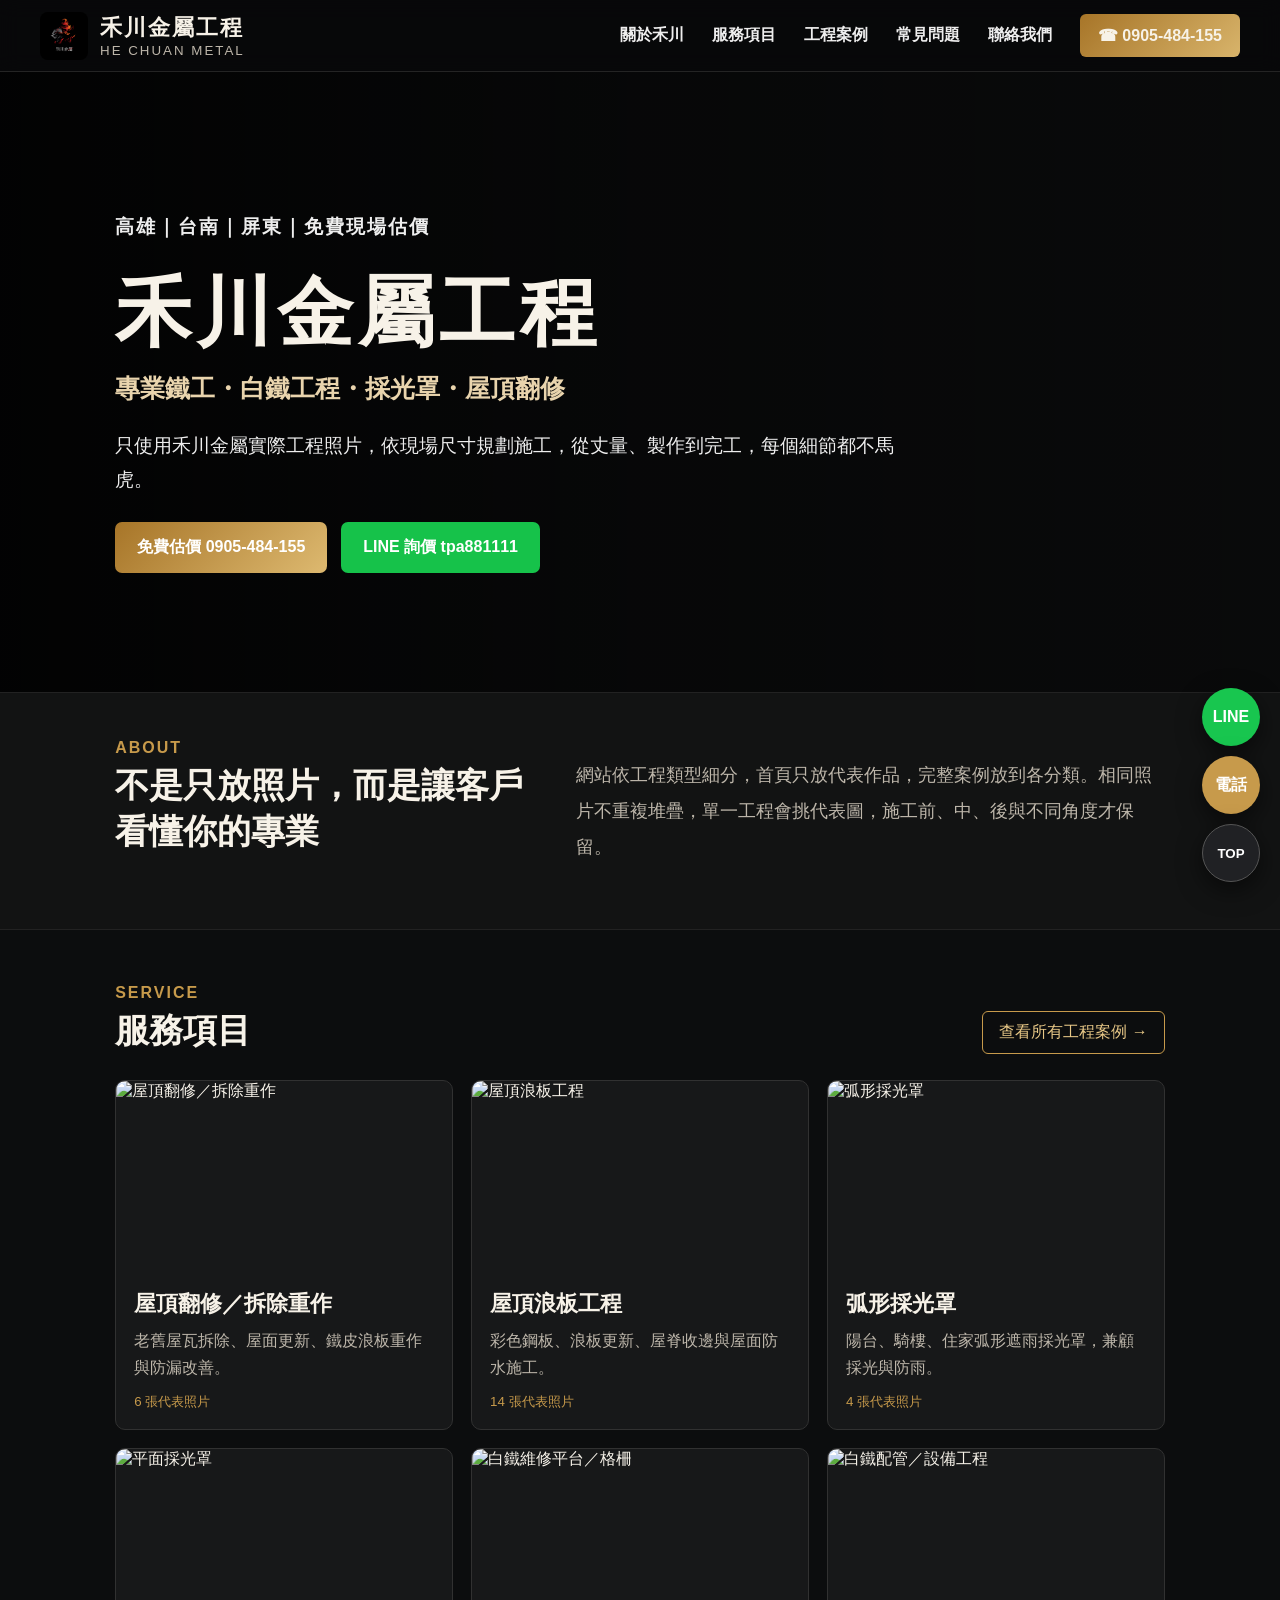
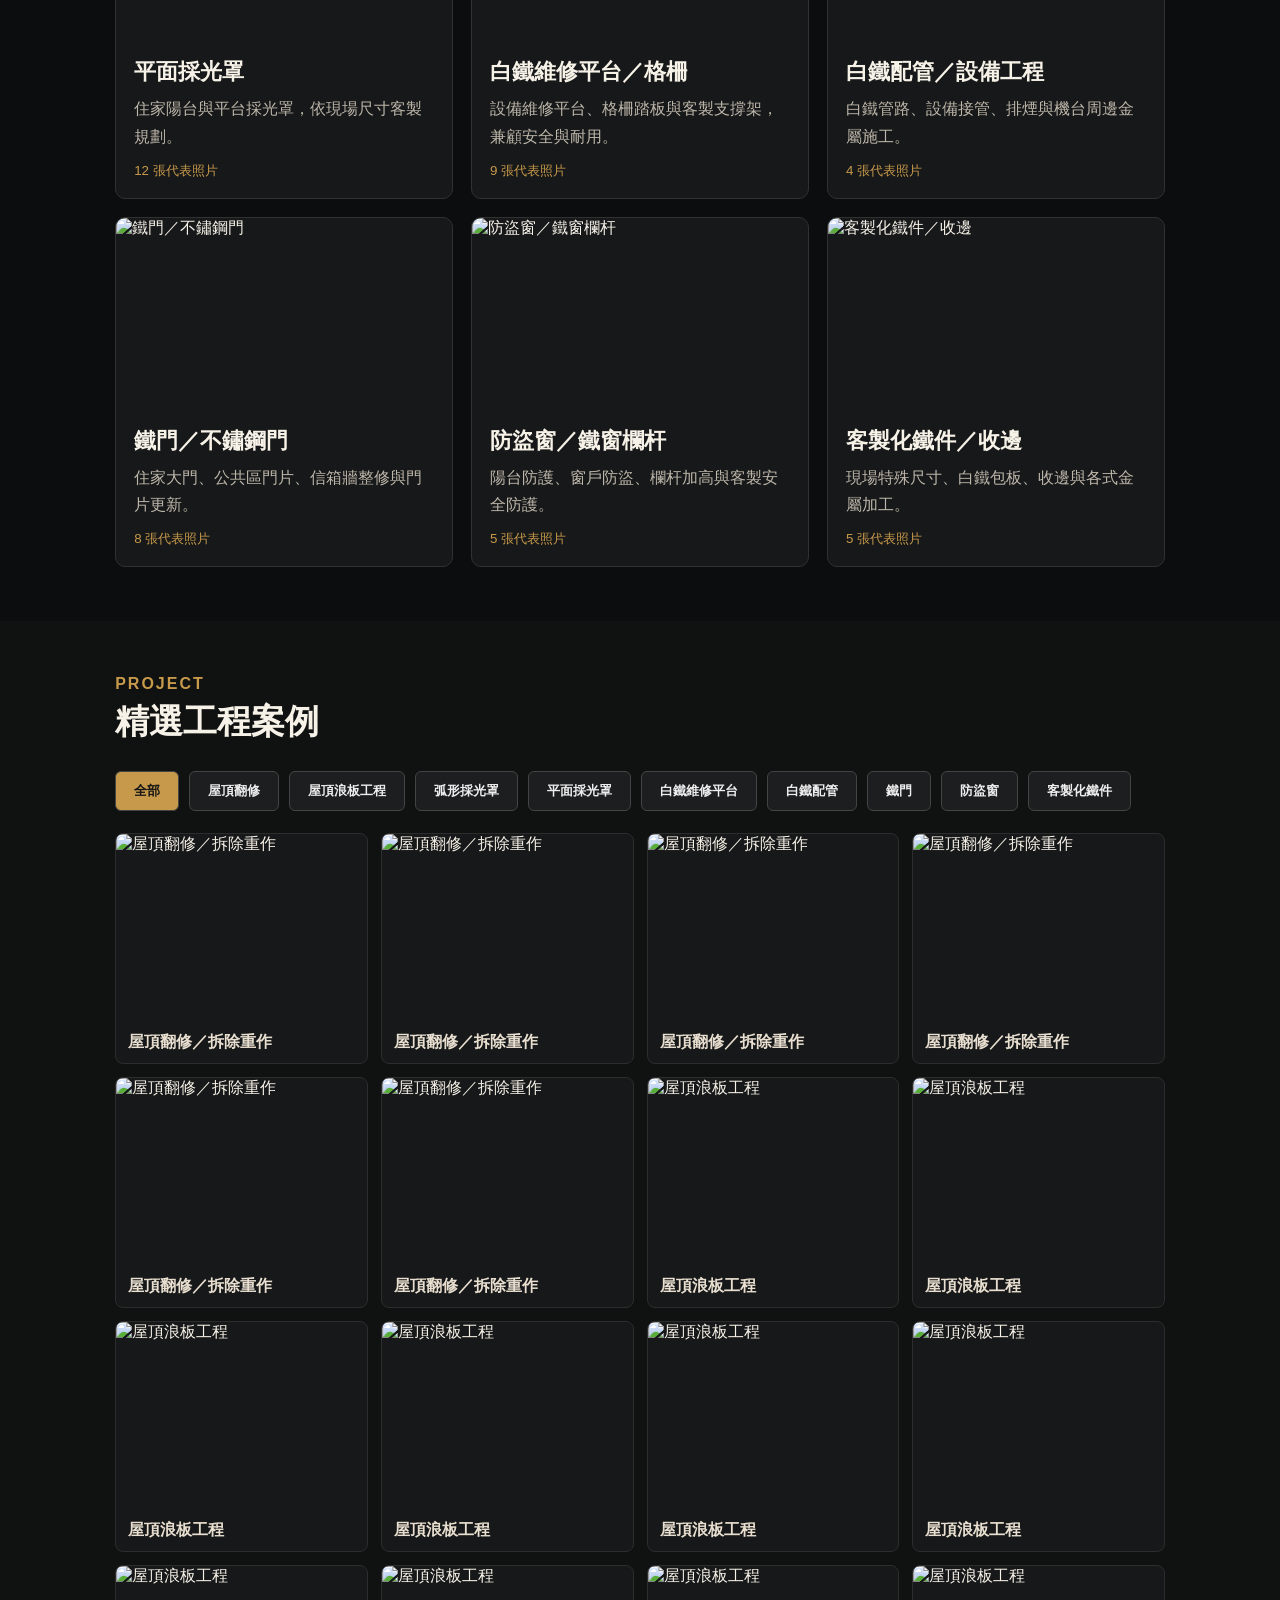
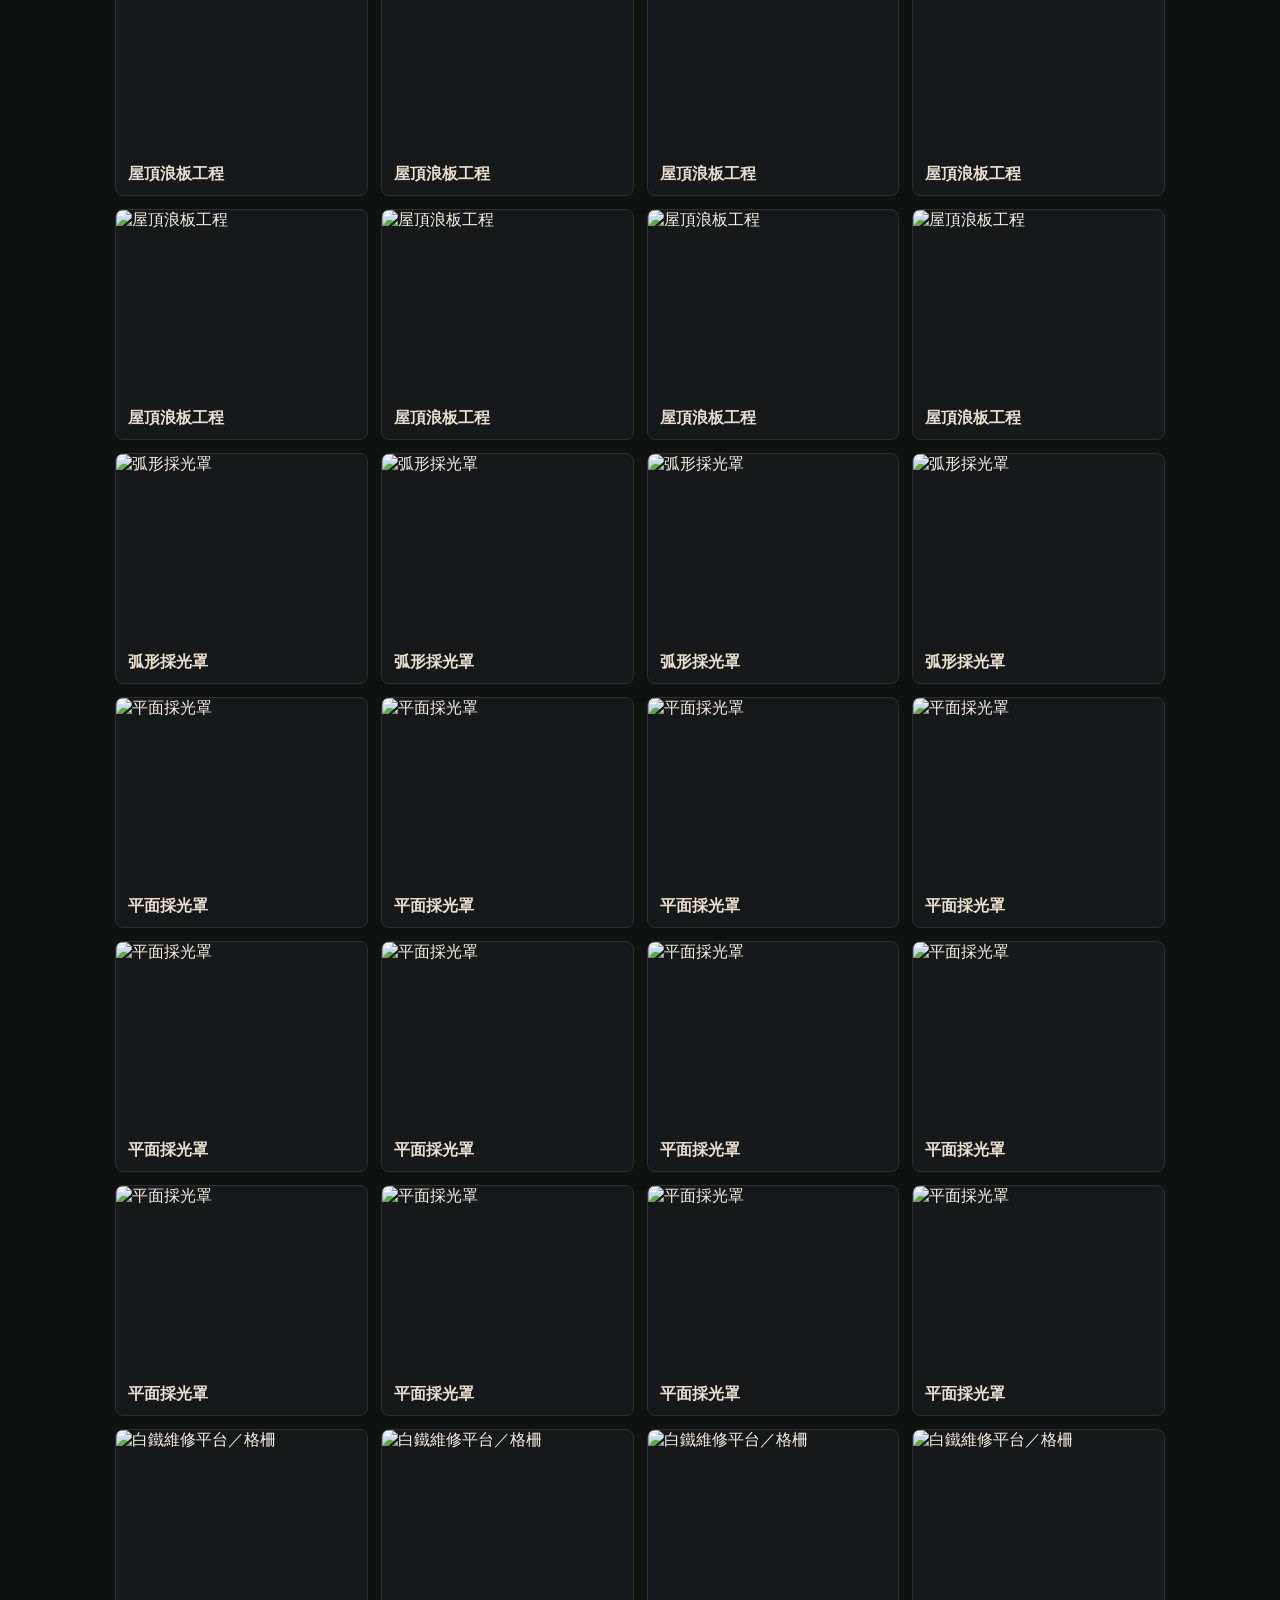
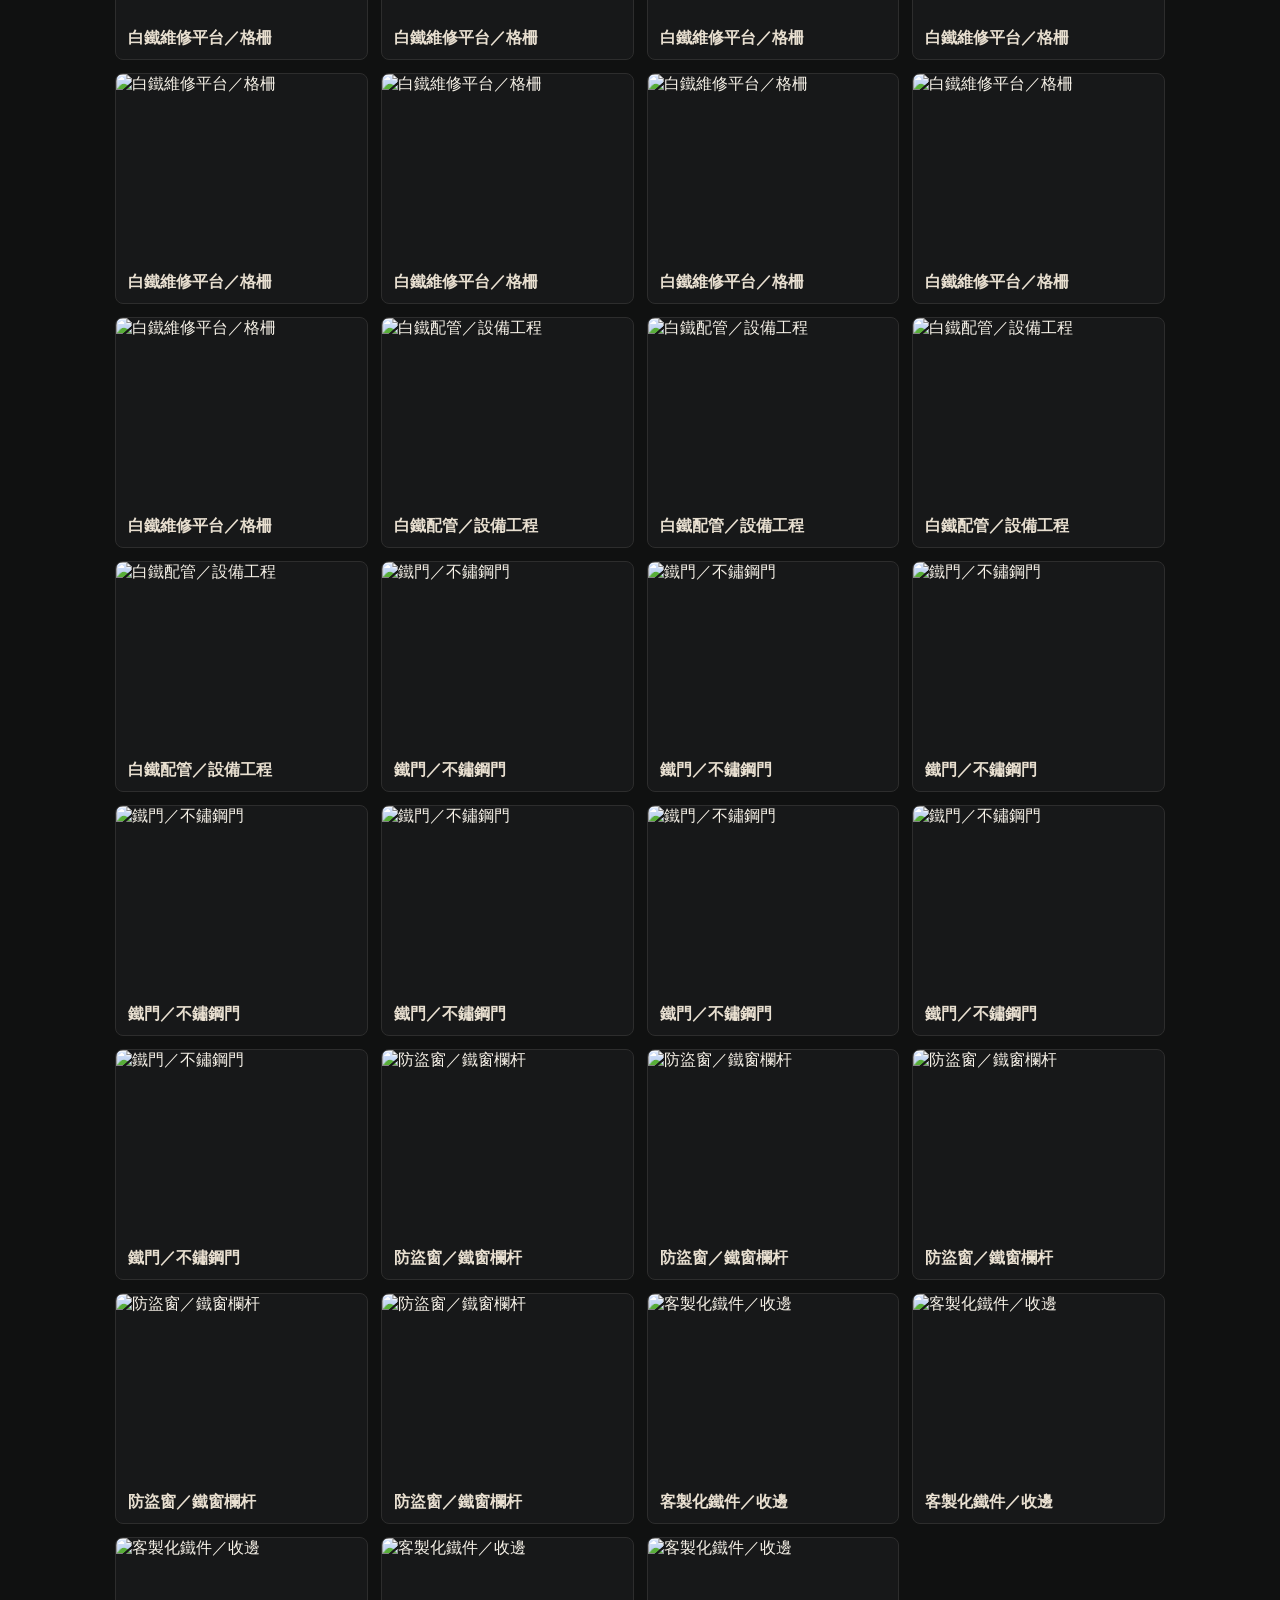
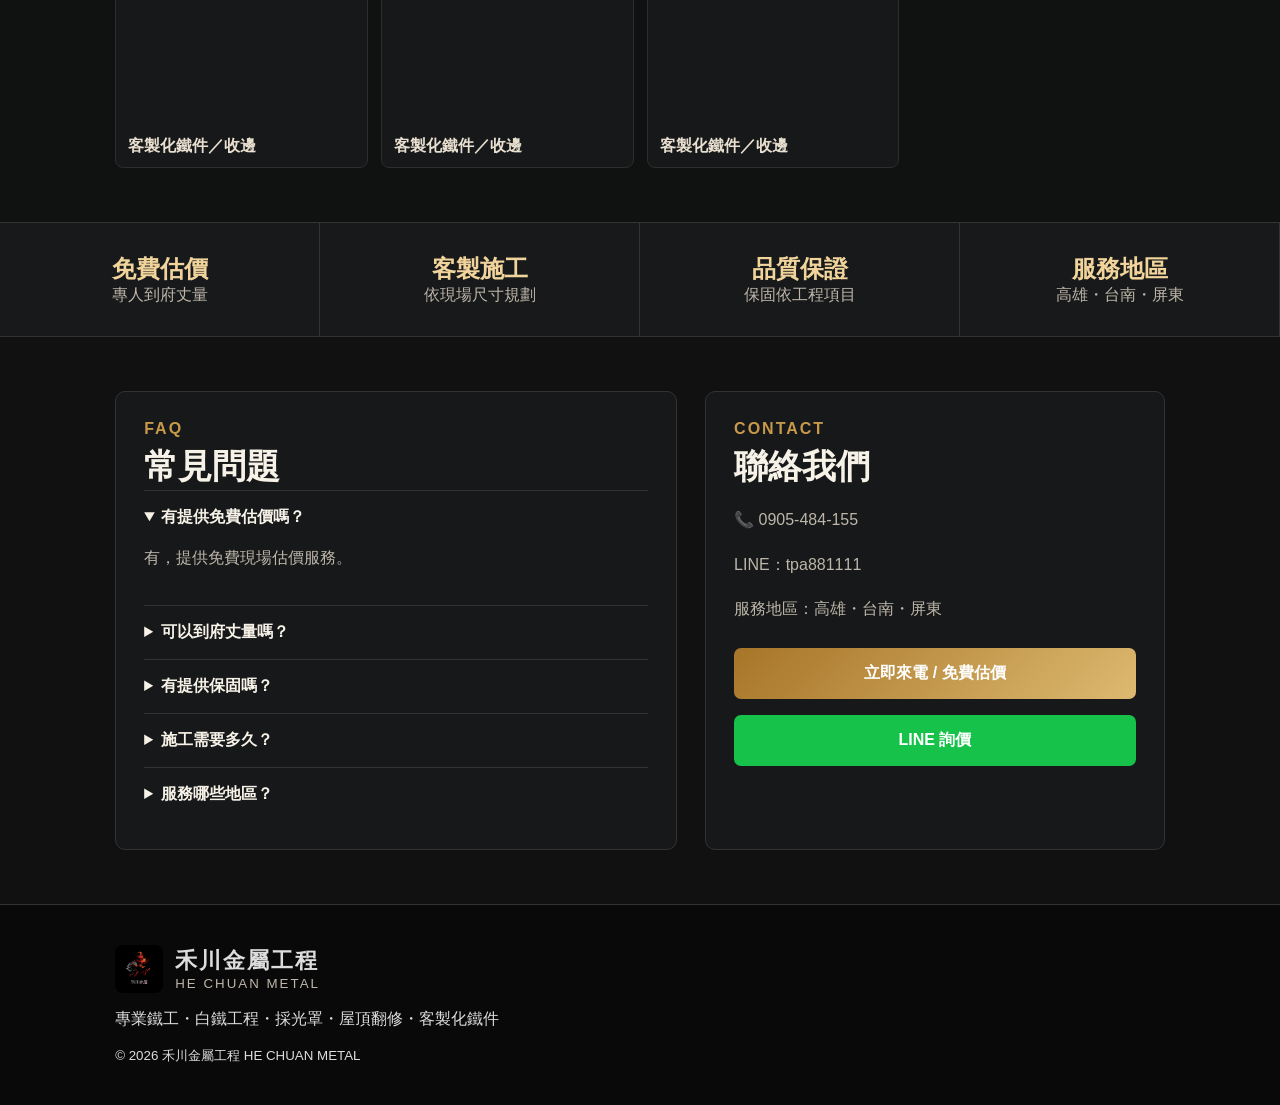
==== commit 60945053: "Add files via upload" ====
--- a/index.html
+++ b/index.html
@@ -1,136 +1,29 @@
 <!doctype html>
 <html lang="zh-Hant">
 <head>
-<meta charset="utf-8">
-<meta name="viewport" content="width=device-width, initial-scale=1">
-<title>禾川金屬工程｜高雄・台南・屏東鐵工、白鐵、採光罩、屋頂翻修</title>
-<meta name="description" content="禾川金屬工程提供高雄、台南、屏東鐵工工程、白鐵工程、採光罩、屋頂浪板翻修、鐵門鐵窗、維修平台與客製化鐵件，免費估價，一律到府丈量。">
-<link rel="stylesheet" href="style.css">
+<meta charset="utf-8" />
+<meta name="viewport" content="width=device-width,initial-scale=1" />
+<title>禾川金屬工程｜高雄鐵工・白鐵工程・採光罩・屋頂翻修</title>
+<meta name="description" content="禾川金屬工程，服務高雄、台南、屏東，提供屋頂浪板、採光罩、白鐵工程、鐵門鐵窗、維修平台與客製化鐵件。免費估價、一律到府丈量。" />
+<link rel="stylesheet" href="style.css" />
 </head>
 <body>
 <header class="topbar">
-  <a class="brand" href="#home"><span class="logo">H</span><span><b>禾川金屬工程</b><small>HE CHUAN METAL</small></span></a>
+  <a class="brand" href="#home"><img src="images/logo.jpg" onerror="this.style.display='none'" alt="禾川金屬"><span><b>禾川金屬工程</b><small>HE CHUAN METAL</small></span></a>
   <nav><a href="#about">關於禾川</a><a href="#services">服務項目</a><a href="#projects">工程案例</a><a href="#faq">常見問題</a><a href="#contact">聯絡我們</a></nav>
-  <a class="call" href="tel:0905484155">0905-484-155</a>
+  <a class="phone" href="tel:0905484155">☎ 0905-484-155</a>
 </header>
-<section id="home" class="hero" style="background-image:linear-gradient(90deg,rgba(0,0,0,.82),rgba(0,0,0,.35)),url('images/roof-01.jpg')">
-  <div class="hero-inner">
-    <p class="eyebrow">高雄｜台南｜屏東</p>
-    <h1>禾川金屬工程</h1>
-    <h2>專業鐵工・白鐵工程・採光罩・屋頂翻修</h2>
-    <p>到府丈量、免費估價，依現場需求客製規劃，讓每一項工程都兼顧安全、耐用與美觀。</p>
-    <div class="actions"><a class="btn primary" href="tel:0905484155">立即來電</a><a class="btn line" href="https://line.me/ti/p/tpa881111">LINE 詢價</a></div>
-  </div>
+<section id="home" class="hero">
+  <div class="hero-bg"></div><div class="shade"></div>
+  <div class="hero-content"><p class="eyebrow">高雄｜台南｜屏東｜免費現場估價</p><h1>禾川金屬工程</h1><h2>專業鐵工・白鐵工程・採光罩・屋頂翻修</h2><p>只使用禾川金屬實際工程照片，依現場尺寸規劃施工，從丈量、製作到完工，每個細節都不馬虎。</p><div class="actions"><a class="btn gold" href="tel:0905484155">免費估價 0905-484-155</a><a class="btn green" href="https://line.me/R/ti/p/tpa881111">LINE 詢價 tpa881111</a></div></div>
 </section>
-<section id="about" class="section intro">
-  <div><p class="eyebrow">ABOUT</p><h2>用真實工程作品，累積客戶信任</h2></div>
-  <p>禾川金屬專注於鐵工、白鐵、採光罩、屋頂浪板、鐵門鐵窗與維修平台等工程。網站中的照片皆為實際施工案例，客戶可依需求快速查看相對應工程。</p>
-</section>
-<section id="services" class="section">
-  <div class="section-title"><div><p class="eyebrow">SERVICE</p><h2>服務項目</h2></div><a class="ghost" href="#projects">查看工程案例</a></div>
-  <div class="cards">
-    <article class="card"><img src="images/roof-01.jpg" alt="屋頂浪板工程"><div><h3>屋頂浪板工程</h3><p>屋頂浪板更新、屋脊收邊、防水防漏與老舊屋面翻修。</p><a href="#projects" data-filter="roof">看案例 →</a></div></article>
-    <article class="card"><img src="images/canopy-01.jpg" alt="採光罩工程"><div><h3>採光罩工程</h3><p>採光罩、遮雨棚、PC耐力板與白鐵骨架客製施工。</p><a href="#projects" data-filter="canopy">看案例 →</a></div></article>
-    <article class="card"><img src="images/stainless-01.jpg" alt="白鐵工程"><div><h3>白鐵工程</h3><p>白鐵包板、配管、收邊與不鏽鋼客製製作。</p><a href="#projects" data-filter="stainless">看案例 →</a></div></article>
-    <article class="card"><img src="images/gate-01.jpg" alt="鐵門／鐵窗工程"><div><h3>鐵門／鐵窗工程</h3><p>鐵門、鐵窗、防護欄、住家與店面安全防護。</p><a href="#projects" data-filter="gate">看案例 →</a></div></article>
-    <article class="card"><img src="images/platform-01.jpg" alt="維修平台工程"><div><h3>維修平台工程</h3><p>維修平台、格柵平台、設備走道與現場尺寸客製。</p><a href="#projects" data-filter="platform">看案例 →</a></div></article>
-    <article class="card"><img src="images/rail-01.jpg" alt="客製化鐵件"><div><h3>客製化鐵件</h3><p>欄杆、防盜窗與各式客製化鐵件工程。</p><a href="#projects" data-filter="rail">看案例 →</a></div></article>
-  </div>
-</section>
-<section id="projects" class="section projects">
-  <div class="section-title"><div><p class="eyebrow">PROJECT</p><h2>工程案例</h2></div></div>
-  <div class="filters"><button class="active" data-filter="all">全部</button><button data-filter="roof">屋頂</button><button data-filter="canopy">採光罩</button><button data-filter="stainless">白鐵</button><button data-filter="gate">鐵門鐵窗</button><button data-filter="platform">平台</button><button data-filter="rail">客製鐵件</button></div>
-  <div class="gallery">
-    <figure class="item" data-cat="roof"><img src="images/roof-01.jpg" alt="屋頂浪板工程 禾川金屬工程案例"><figcaption><b>屋頂浪板工程</b><span>屋頂浪板更新、屋脊收邊、防水防漏與老舊屋面翻修。</span></figcaption></figure>
-    <figure class="item" data-cat="roof"><img src="images/roof-02.jpg" alt="屋頂浪板工程 禾川金屬工程案例"><figcaption><b>屋頂浪板工程</b><span>屋頂浪板更新、屋脊收邊、防水防漏與老舊屋面翻修。</span></figcaption></figure>
-    <figure class="item" data-cat="roof"><img src="images/roof-03.jpg" alt="屋頂浪板工程 禾川金屬工程案例"><figcaption><b>屋頂浪板工程</b><span>屋頂浪板更新、屋脊收邊、防水防漏與老舊屋面翻修。</span></figcaption></figure>
-    <figure class="item" data-cat="roof"><img src="images/roof-04.jpg" alt="屋頂浪板工程 禾川金屬工程案例"><figcaption><b>屋頂浪板工程</b><span>屋頂浪板更新、屋脊收邊、防水防漏與老舊屋面翻修。</span></figcaption></figure>
-    <figure class="item" data-cat="roof"><img src="images/roof-05.jpg" alt="屋頂浪板工程 禾川金屬工程案例"><figcaption><b>屋頂浪板工程</b><span>屋頂浪板更新、屋脊收邊、防水防漏與老舊屋面翻修。</span></figcaption></figure>
-    <figure class="item" data-cat="roof"><img src="images/roof-06.jpg" alt="屋頂浪板工程 禾川金屬工程案例"><figcaption><b>屋頂浪板工程</b><span>屋頂浪板更新、屋脊收邊、防水防漏與老舊屋面翻修。</span></figcaption></figure>
-    <figure class="item" data-cat="roof"><img src="images/roof-07.jpg" alt="屋頂浪板工程 禾川金屬工程案例"><figcaption><b>屋頂浪板工程</b><span>屋頂浪板更新、屋脊收邊、防水防漏與老舊屋面翻修。</span></figcaption></figure>
-    <figure class="item" data-cat="roof"><img src="images/roof-08.jpg" alt="屋頂浪板工程 禾川金屬工程案例"><figcaption><b>屋頂浪板工程</b><span>屋頂浪板更新、屋脊收邊、防水防漏與老舊屋面翻修。</span></figcaption></figure>
-    <figure class="item" data-cat="roof"><img src="images/roof-09.jpg" alt="屋頂浪板工程 禾川金屬工程案例"><figcaption><b>屋頂浪板工程</b><span>屋頂浪板更新、屋脊收邊、防水防漏與老舊屋面翻修。</span></figcaption></figure>
-    <figure class="item" data-cat="roof"><img src="images/roof-10.jpg" alt="屋頂浪板工程 禾川金屬工程案例"><figcaption><b>屋頂浪板工程</b><span>屋頂浪板更新、屋脊收邊、防水防漏與老舊屋面翻修。</span></figcaption></figure>
-    <figure class="item" data-cat="roof"><img src="images/roof-11.jpg" alt="屋頂浪板工程 禾川金屬工程案例"><figcaption><b>屋頂浪板工程</b><span>屋頂浪板更新、屋脊收邊、防水防漏與老舊屋面翻修。</span></figcaption></figure>
-    <figure class="item" data-cat="roof"><img src="images/roof-12.jpg" alt="屋頂浪板工程 禾川金屬工程案例"><figcaption><b>屋頂浪板工程</b><span>屋頂浪板更新、屋脊收邊、防水防漏與老舊屋面翻修。</span></figcaption></figure>
-    <figure class="item" data-cat="roof"><img src="images/roof-13.jpg" alt="屋頂浪板工程 禾川金屬工程案例"><figcaption><b>屋頂浪板工程</b><span>屋頂浪板更新、屋脊收邊、防水防漏與老舊屋面翻修。</span></figcaption></figure>
-    <figure class="item" data-cat="roof"><img src="images/roof-14.jpg" alt="屋頂浪板工程 禾川金屬工程案例"><figcaption><b>屋頂浪板工程</b><span>屋頂浪板更新、屋脊收邊、防水防漏與老舊屋面翻修。</span></figcaption></figure>
-    <figure class="item" data-cat="roof"><img src="images/roof-15.jpg" alt="屋頂浪板工程 禾川金屬工程案例"><figcaption><b>屋頂浪板工程</b><span>屋頂浪板更新、屋脊收邊、防水防漏與老舊屋面翻修。</span></figcaption></figure>
-    <figure class="item" data-cat="roof"><img src="images/roof-16.jpg" alt="屋頂浪板工程 禾川金屬工程案例"><figcaption><b>屋頂浪板工程</b><span>屋頂浪板更新、屋脊收邊、防水防漏與老舊屋面翻修。</span></figcaption></figure>
-    <figure class="item" data-cat="roof"><img src="images/roof-17.jpg" alt="屋頂浪板工程 禾川金屬工程案例"><figcaption><b>屋頂浪板工程</b><span>屋頂浪板更新、屋脊收邊、防水防漏與老舊屋面翻修。</span></figcaption></figure>
-    <figure class="item" data-cat="roof"><img src="images/roof-18.jpg" alt="屋頂浪板工程 禾川金屬工程案例"><figcaption><b>屋頂浪板工程</b><span>屋頂浪板更新、屋脊收邊、防水防漏與老舊屋面翻修。</span></figcaption></figure>
-    <figure class="item" data-cat="roof"><img src="images/roof-19.jpg" alt="屋頂浪板工程 禾川金屬工程案例"><figcaption><b>屋頂浪板工程</b><span>屋頂浪板更新、屋脊收邊、防水防漏與老舊屋面翻修。</span></figcaption></figure>
-    <figure class="item" data-cat="roof"><img src="images/roof-20.jpg" alt="屋頂浪板工程 禾川金屬工程案例"><figcaption><b>屋頂浪板工程</b><span>屋頂浪板更新、屋脊收邊、防水防漏與老舊屋面翻修。</span></figcaption></figure>
-    <figure class="item" data-cat="roof"><img src="images/roof-21.jpg" alt="屋頂浪板工程 禾川金屬工程案例"><figcaption><b>屋頂浪板工程</b><span>屋頂浪板更新、屋脊收邊、防水防漏與老舊屋面翻修。</span></figcaption></figure>
-    <figure class="item" data-cat="roof"><img src="images/roof-22.jpg" alt="屋頂浪板工程 禾川金屬工程案例"><figcaption><b>屋頂浪板工程</b><span>屋頂浪板更新、屋脊收邊、防水防漏與老舊屋面翻修。</span></figcaption></figure>
-    <figure class="item" data-cat="roof"><img src="images/roof-23.jpg" alt="屋頂浪板工程 禾川金屬工程案例"><figcaption><b>屋頂浪板工程</b><span>屋頂浪板更新、屋脊收邊、防水防漏與老舊屋面翻修。</span></figcaption></figure>
-    <figure class="item" data-cat="roof"><img src="images/roof-24.jpg" alt="屋頂浪板工程 禾川金屬工程案例"><figcaption><b>屋頂浪板工程</b><span>屋頂浪板更新、屋脊收邊、防水防漏與老舊屋面翻修。</span></figcaption></figure>
-    <figure class="item" data-cat="roof"><img src="images/roof-25.jpg" alt="屋頂浪板工程 禾川金屬工程案例"><figcaption><b>屋頂浪板工程</b><span>屋頂浪板更新、屋脊收邊、防水防漏與老舊屋面翻修。</span></figcaption></figure>
-    <figure class="item" data-cat="roof"><img src="images/roof-26.jpg" alt="屋頂浪板工程 禾川金屬工程案例"><figcaption><b>屋頂浪板工程</b><span>屋頂浪板更新、屋脊收邊、防水防漏與老舊屋面翻修。</span></figcaption></figure>
-    <figure class="item" data-cat="canopy"><img src="images/canopy-01.jpg" alt="採光罩工程 禾川金屬工程案例"><figcaption><b>採光罩工程</b><span>採光罩、遮雨棚、PC耐力板與白鐵骨架客製施工。</span></figcaption></figure>
-    <figure class="item" data-cat="canopy"><img src="images/canopy-02.jpg" alt="採光罩工程 禾川金屬工程案例"><figcaption><b>採光罩工程</b><span>採光罩、遮雨棚、PC耐力板與白鐵骨架客製施工。</span></figcaption></figure>
-    <figure class="item" data-cat="canopy"><img src="images/canopy-03.jpg" alt="採光罩工程 禾川金屬工程案例"><figcaption><b>採光罩工程</b><span>採光罩、遮雨棚、PC耐力板與白鐵骨架客製施工。</span></figcaption></figure>
-    <figure class="item" data-cat="canopy"><img src="images/canopy-04.jpg" alt="採光罩工程 禾川金屬工程案例"><figcaption><b>採光罩工程</b><span>採光罩、遮雨棚、PC耐力板與白鐵骨架客製施工。</span></figcaption></figure>
-    <figure class="item" data-cat="canopy"><img src="images/canopy-05.jpg" alt="採光罩工程 禾川金屬工程案例"><figcaption><b>採光罩工程</b><span>採光罩、遮雨棚、PC耐力板與白鐵骨架客製施工。</span></figcaption></figure>
-    <figure class="item" data-cat="canopy"><img src="images/canopy-06.jpg" alt="採光罩工程 禾川金屬工程案例"><figcaption><b>採光罩工程</b><span>採光罩、遮雨棚、PC耐力板與白鐵骨架客製施工。</span></figcaption></figure>
-    <figure class="item" data-cat="canopy"><img src="images/canopy-07.jpg" alt="採光罩工程 禾川金屬工程案例"><figcaption><b>採光罩工程</b><span>採光罩、遮雨棚、PC耐力板與白鐵骨架客製施工。</span></figcaption></figure>
-    <figure class="item" data-cat="canopy"><img src="images/canopy-08.jpg" alt="採光罩工程 禾川金屬工程案例"><figcaption><b>採光罩工程</b><span>採光罩、遮雨棚、PC耐力板與白鐵骨架客製施工。</span></figcaption></figure>
-    <figure class="item" data-cat="canopy"><img src="images/canopy-09.jpg" alt="採光罩工程 禾川金屬工程案例"><figcaption><b>採光罩工程</b><span>採光罩、遮雨棚、PC耐力板與白鐵骨架客製施工。</span></figcaption></figure>
-    <figure class="item" data-cat="canopy"><img src="images/canopy-10.jpg" alt="採光罩工程 禾川金屬工程案例"><figcaption><b>採光罩工程</b><span>採光罩、遮雨棚、PC耐力板與白鐵骨架客製施工。</span></figcaption></figure>
-    <figure class="item" data-cat="canopy"><img src="images/canopy-11.jpg" alt="採光罩工程 禾川金屬工程案例"><figcaption><b>採光罩工程</b><span>採光罩、遮雨棚、PC耐力板與白鐵骨架客製施工。</span></figcaption></figure>
-    <figure class="item" data-cat="canopy"><img src="images/canopy-12.jpg" alt="採光罩工程 禾川金屬工程案例"><figcaption><b>採光罩工程</b><span>採光罩、遮雨棚、PC耐力板與白鐵骨架客製施工。</span></figcaption></figure>
-    <figure class="item" data-cat="canopy"><img src="images/canopy-13.jpg" alt="採光罩工程 禾川金屬工程案例"><figcaption><b>採光罩工程</b><span>採光罩、遮雨棚、PC耐力板與白鐵骨架客製施工。</span></figcaption></figure>
-    <figure class="item" data-cat="canopy"><img src="images/canopy-14.jpg" alt="採光罩工程 禾川金屬工程案例"><figcaption><b>採光罩工程</b><span>採光罩、遮雨棚、PC耐力板與白鐵骨架客製施工。</span></figcaption></figure>
-    <figure class="item" data-cat="canopy"><img src="images/canopy-15.jpg" alt="採光罩工程 禾川金屬工程案例"><figcaption><b>採光罩工程</b><span>採光罩、遮雨棚、PC耐力板與白鐵骨架客製施工。</span></figcaption></figure>
-    <figure class="item" data-cat="stainless"><img src="images/stainless-01.jpg" alt="白鐵工程 禾川金屬工程案例"><figcaption><b>白鐵工程</b><span>白鐵包板、配管、收邊與不鏽鋼客製製作。</span></figcaption></figure>
-    <figure class="item" data-cat="stainless"><img src="images/stainless-02.jpg" alt="白鐵工程 禾川金屬工程案例"><figcaption><b>白鐵工程</b><span>白鐵包板、配管、收邊與不鏽鋼客製製作。</span></figcaption></figure>
-    <figure class="item" data-cat="stainless"><img src="images/stainless-03.jpg" alt="白鐵工程 禾川金屬工程案例"><figcaption><b>白鐵工程</b><span>白鐵包板、配管、收邊與不鏽鋼客製製作。</span></figcaption></figure>
-    <figure class="item" data-cat="stainless"><img src="images/stainless-04.jpg" alt="白鐵工程 禾川金屬工程案例"><figcaption><b>白鐵工程</b><span>白鐵包板、配管、收邊與不鏽鋼客製製作。</span></figcaption></figure>
-    <figure class="item" data-cat="stainless"><img src="images/stainless-05.jpg" alt="白鐵工程 禾川金屬工程案例"><figcaption><b>白鐵工程</b><span>白鐵包板、配管、收邊與不鏽鋼客製製作。</span></figcaption></figure>
-    <figure class="item" data-cat="gate"><img src="images/gate-01.jpg" alt="鐵門／鐵窗工程 禾川金屬工程案例"><figcaption><b>鐵門／鐵窗工程</b><span>鐵門、鐵窗、防護欄、住家與店面安全防護。</span></figcaption></figure>
-    <figure class="item" data-cat="gate"><img src="images/gate-02.jpg" alt="鐵門／鐵窗工程 禾川金屬工程案例"><figcaption><b>鐵門／鐵窗工程</b><span>鐵門、鐵窗、防護欄、住家與店面安全防護。</span></figcaption></figure>
-    <figure class="item" data-cat="gate"><img src="images/gate-03.jpg" alt="鐵門／鐵窗工程 禾川金屬工程案例"><figcaption><b>鐵門／鐵窗工程</b><span>鐵門、鐵窗、防護欄、住家與店面安全防護。</span></figcaption></figure>
-    <figure class="item" data-cat="gate"><img src="images/gate-04.jpg" alt="鐵門／鐵窗工程 禾川金屬工程案例"><figcaption><b>鐵門／鐵窗工程</b><span>鐵門、鐵窗、防護欄、住家與店面安全防護。</span></figcaption></figure>
-    <figure class="item" data-cat="gate"><img src="images/gate-05.jpg" alt="鐵門／鐵窗工程 禾川金屬工程案例"><figcaption><b>鐵門／鐵窗工程</b><span>鐵門、鐵窗、防護欄、住家與店面安全防護。</span></figcaption></figure>
-    <figure class="item" data-cat="gate"><img src="images/gate-06.jpg" alt="鐵門／鐵窗工程 禾川金屬工程案例"><figcaption><b>鐵門／鐵窗工程</b><span>鐵門、鐵窗、防護欄、住家與店面安全防護。</span></figcaption></figure>
-    <figure class="item" data-cat="gate"><img src="images/gate-07.jpg" alt="鐵門／鐵窗工程 禾川金屬工程案例"><figcaption><b>鐵門／鐵窗工程</b><span>鐵門、鐵窗、防護欄、住家與店面安全防護。</span></figcaption></figure>
-    <figure class="item" data-cat="gate"><img src="images/gate-08.jpg" alt="鐵門／鐵窗工程 禾川金屬工程案例"><figcaption><b>鐵門／鐵窗工程</b><span>鐵門、鐵窗、防護欄、住家與店面安全防護。</span></figcaption></figure>
-    <figure class="item" data-cat="gate"><img src="images/gate-09.jpg" alt="鐵門／鐵窗工程 禾川金屬工程案例"><figcaption><b>鐵門／鐵窗工程</b><span>鐵門、鐵窗、防護欄、住家與店面安全防護。</span></figcaption></figure>
-    <figure class="item" data-cat="platform"><img src="images/platform-01.jpg" alt="維修平台工程 禾川金屬工程案例"><figcaption><b>維修平台工程</b><span>維修平台、格柵平台、設備走道與現場尺寸客製。</span></figcaption></figure>
-    <figure class="item" data-cat="platform"><img src="images/platform-02.jpg" alt="維修平台工程 禾川金屬工程案例"><figcaption><b>維修平台工程</b><span>維修平台、格柵平台、設備走道與現場尺寸客製。</span></figcaption></figure>
-    <figure class="item" data-cat="platform"><img src="images/platform-03.jpg" alt="維修平台工程 禾川金屬工程案例"><figcaption><b>維修平台工程</b><span>維修平台、格柵平台、設備走道與現場尺寸客製。</span></figcaption></figure>
-    <figure class="item" data-cat="platform"><img src="images/platform-04.jpg" alt="維修平台工程 禾川金屬工程案例"><figcaption><b>維修平台工程</b><span>維修平台、格柵平台、設備走道與現場尺寸客製。</span></figcaption></figure>
-    <figure class="item" data-cat="platform"><img src="images/platform-05.jpg" alt="維修平台工程 禾川金屬工程案例"><figcaption><b>維修平台工程</b><span>維修平台、格柵平台、設備走道與現場尺寸客製。</span></figcaption></figure>
-    <figure class="item" data-cat="platform"><img src="images/platform-06.jpg" alt="維修平台工程 禾川金屬工程案例"><figcaption><b>維修平台工程</b><span>維修平台、格柵平台、設備走道與現場尺寸客製。</span></figcaption></figure>
-    <figure class="item" data-cat="platform"><img src="images/platform-07.jpg" alt="維修平台工程 禾川金屬工程案例"><figcaption><b>維修平台工程</b><span>維修平台、格柵平台、設備走道與現場尺寸客製。</span></figcaption></figure>
-    <figure class="item" data-cat="platform"><img src="images/platform-08.jpg" alt="維修平台工程 禾川金屬工程案例"><figcaption><b>維修平台工程</b><span>維修平台、格柵平台、設備走道與現場尺寸客製。</span></figcaption></figure>
-    <figure class="item" data-cat="platform"><img src="images/platform-09.jpg" alt="維修平台工程 禾川金屬工程案例"><figcaption><b>維修平台工程</b><span>維修平台、格柵平台、設備走道與現場尺寸客製。</span></figcaption></figure>
-    <figure class="item" data-cat="platform"><img src="images/platform-10.jpg" alt="維修平台工程 禾川金屬工程案例"><figcaption><b>維修平台工程</b><span>維修平台、格柵平台、設備走道與現場尺寸客製。</span></figcaption></figure>
-    <figure class="item" data-cat="platform"><img src="images/platform-11.jpg" alt="維修平台工程 禾川金屬工程案例"><figcaption><b>維修平台工程</b><span>維修平台、格柵平台、設備走道與現場尺寸客製。</span></figcaption></figure>
-    <figure class="item" data-cat="platform"><img src="images/platform-12.jpg" alt="維修平台工程 禾川金屬工程案例"><figcaption><b>維修平台工程</b><span>維修平台、格柵平台、設備走道與現場尺寸客製。</span></figcaption></figure>
-    <figure class="item" data-cat="rail"><img src="images/rail-01.jpg" alt="客製化鐵件 禾川金屬工程案例"><figcaption><b>客製化鐵件</b><span>欄杆、防盜窗與各式客製化鐵件工程。</span></figcaption></figure>
-    <figure class="item" data-cat="rail"><img src="images/rail-02.jpg" alt="客製化鐵件 禾川金屬工程案例"><figcaption><b>客製化鐵件</b><span>欄杆、防盜窗與各式客製化鐵件工程。</span></figcaption></figure>
-    <figure class="item" data-cat="rail"><img src="images/rail-03.jpg" alt="客製化鐵件 禾川金屬工程案例"><figcaption><b>客製化鐵件</b><span>欄杆、防盜窗與各式客製化鐵件工程。</span></figcaption></figure>
-    <figure class="item" data-cat="rail"><img src="images/rail-04.jpg" alt="客製化鐵件 禾川金屬工程案例"><figcaption><b>客製化鐵件</b><span>欄杆、防盜窗與各式客製化鐵件工程。</span></figcaption></figure>
-    <figure class="item" data-cat="rail"><img src="images/rail-05.jpg" alt="客製化鐵件 禾川金屬工程案例"><figcaption><b>客製化鐵件</b><span>欄杆、防盜窗與各式客製化鐵件工程。</span></figcaption></figure>
-  </div>
-</section>
-<section class="section advantage">
-  <div><p class="eyebrow">ADVANTAGE</p><h2>禾川金屬的優勢</h2></div>
-  <div class="adv-grid"><div><b>免費估價</b><span>到府了解需求後提供報價</span></div><div><b>一律到府丈量</b><span>依現場尺寸規劃施工</span></div><div><b>客製施工</b><span>依工程項目與材料調整</span></div><div><b>服務地區</b><span>高雄、台南、屏東</span></div></div>
-</section>
-<section id="faq" class="section faq-contact">
-  <div class="faq"><p class="eyebrow">FAQ</p><h2>常見問題</h2>
-    <details open><summary>有提供免費估價嗎？</summary><p>有，歡迎來電或透過 LINE 預約免費現場估價。</p></details>
-    <details><summary>可以到府丈量嗎？</summary><p>可以，一律到府現場丈量，依實際需求提供施工方案與報價。</p></details>
-    <details><summary>有提供保固嗎？</summary><p>保固內容會依不同工程項目、施工方式及材料而定，施工完成後會詳細說明。</p></details>
-    <details><summary>施工需要多久？</summary><p>施工時間依工程內容、施工範圍及客戶選擇的材料而判斷，估價時會提供預估工期。</p></details>
-    <details><summary>服務哪些地區？</summary><p>主要服務高雄、屏東、台南地區。</p></details>
-  </div>
-  <div id="contact" class="contact"><p class="eyebrow">CONTACT</p><h2>聯絡我們</h2><p>需要採光罩、屋頂翻修、白鐵工程或客製鐵件，歡迎聯絡禾川金屬。</p><a class="btn primary full" href="tel:0905484155">0905-484-155</a><a class="btn line full" href="https://line.me/ti/p/tpa881111">LINE：tpa881111</a><p class="area">服務地區：高雄・台南・屏東</p></div>
-</section>
-<footer><div><b>禾川金屬工程</b><p>專業鐵工｜白鐵工程｜採光罩｜屋頂翻修</p></div><div>© 2026 HE CHUAN METAL</div></footer>
-<div class="float"><a class="linebubble" href="https://line.me/ti/p/tpa881111">LINE</a><a class="phonebubble" href="tel:0905484155">電話</a><button id="topBtn">TOP</button></div>
-<div id="lightbox"><button>×</button><img src="" alt="工程案例放大圖"></div>
-<script src="script.js"></script>
+<section id="about" class="intro"><div><span class="tag">ABOUT</span><h2>不是只放照片，而是讓客戶看懂你的專業</h2></div><p>網站依工程類型細分，首頁只放代表作品，完整案例放到各分類。相同照片不重複堆疊，單一工程會挑代表圖，施工前、中、後與不同角度才保留。</p></section>
+<section id="services" class="section"><div class="section-head"><div><span class="tag">SERVICE</span><h2>服務項目</h2></div><a class="outline" href="#projects">查看所有工程案例 →</a></div><div class="service-grid"><a class="service-card" href="#projects" data-filter="roof-repair"><img src="images/roof-repair-01-thumb.jpg" alt="屋頂翻修／拆除重作"><div><h3>屋頂翻修／拆除重作</h3><p>老舊屋瓦拆除、屋面更新、鐵皮浪板重作與防漏改善。</p><small>6 張代表照片</small></div></a><a class="service-card" href="#projects" data-filter="roof-panel"><img src="images/roof-panel-01-thumb.jpg" alt="屋頂浪板工程"><div><h3>屋頂浪板工程</h3><p>彩色鋼板、浪板更新、屋脊收邊與屋面防水施工。</p><small>14 張代表照片</small></div></a><a class="service-card" href="#projects" data-filter="skylight-arc"><img src="images/skylight-arc-01-thumb.jpg" alt="弧形採光罩"><div><h3>弧形採光罩</h3><p>陽台、騎樓、住家弧形遮雨採光罩，兼顧採光與防雨。</p><small>4 張代表照片</small></div></a><a class="service-card" href="#projects" data-filter="skylight-flat"><img src="images/skylight-flat-01-thumb.jpg" alt="平面採光罩"><div><h3>平面採光罩</h3><p>住家陽台與平台採光罩，依現場尺寸客製規劃。</p><small>12 張代表照片</small></div></a><a class="service-card" href="#projects" data-filter="stainless-platform"><img src="images/stainless-platform-01-thumb.jpg" alt="白鐵維修平台／格柵"><div><h3>白鐵維修平台／格柵</h3><p>設備維修平台、格柵踏板與客製支撐架，兼顧安全與耐用。</p><small>9 張代表照片</small></div></a><a class="service-card" href="#projects" data-filter="stainless-pipe"><img src="images/stainless-pipe-01-thumb.jpg" alt="白鐵配管／設備工程"><div><h3>白鐵配管／設備工程</h3><p>白鐵管路、設備接管、排煙與機台周邊金屬施工。</p><small>4 張代表照片</small></div></a><a class="service-card" href="#projects" data-filter="gate-door"><img src="images/gate-door-01-thumb.jpg" alt="鐵門／不鏽鋼門"><div><h3>鐵門／不鏽鋼門</h3><p>住家大門、公共區門片、信箱牆整修與門片更新。</p><small>8 張代表照片</small></div></a><a class="service-card" href="#projects" data-filter="window-grille"><img src="images/window-grille-01-thumb.jpg" alt="防盜窗／鐵窗欄杆"><div><h3>防盜窗／鐵窗欄杆</h3><p>陽台防護、窗戶防盜、欄杆加高與客製安全防護。</p><small>5 張代表照片</small></div></a><a class="service-card" href="#projects" data-filter="custom"><img src="images/custom-01-thumb.jpg" alt="客製化鐵件／收邊"><div><h3>客製化鐵件／收邊</h3><p>現場特殊尺寸、白鐵包板、收邊與各式金屬加工。</p><small>5 張代表照片</small></div></a></div></section>
+<section id="projects" class="section projects"><div class="section-head"><div><span class="tag">PROJECT</span><h2>精選工程案例</h2></div></div><div class="filters"><button class="active" data-filter="all">全部</button><button data-filter="roof-repair">屋頂翻修</button><button data-filter="roof-panel">屋頂浪板工程</button><button data-filter="skylight-arc">弧形採光罩</button><button data-filter="skylight-flat">平面採光罩</button><button data-filter="stainless-platform">白鐵維修平台</button><button data-filter="stainless-pipe">白鐵配管</button><button data-filter="gate-door">鐵門</button><button data-filter="window-grille">防盜窗</button><button data-filter="custom">客製化鐵件</button></div><div class="gallery"><figure data-cat="roof-repair" data-full="images/roof-repair-01.jpg"><img src="images/roof-repair-01-thumb.jpg" alt="屋頂翻修／拆除重作"><figcaption>屋頂翻修／拆除重作</figcaption></figure><figure data-cat="roof-repair" data-full="images/roof-repair-02.jpg"><img src="images/roof-repair-02-thumb.jpg" alt="屋頂翻修／拆除重作"><figcaption>屋頂翻修／拆除重作</figcaption></figure><figure data-cat="roof-repair" data-full="images/roof-repair-03.jpg"><img src="images/roof-repair-03-thumb.jpg" alt="屋頂翻修／拆除重作"><figcaption>屋頂翻修／拆除重作</figcaption></figure><figure data-cat="roof-repair" data-full="images/roof-repair-04.jpg"><img src="images/roof-repair-04-thumb.jpg" alt="屋頂翻修／拆除重作"><figcaption>屋頂翻修／拆除重作</figcaption></figure><figure data-cat="roof-repair" data-full="images/roof-repair-05.jpg"><img src="images/roof-repair-05-thumb.jpg" alt="屋頂翻修／拆除重作"><figcaption>屋頂翻修／拆除重作</figcaption></figure><figure data-cat="roof-repair" data-full="images/roof-repair-06.jpg"><img src="images/roof-repair-06-thumb.jpg" alt="屋頂翻修／拆除重作"><figcaption>屋頂翻修／拆除重作</figcaption></figure><figure data-cat="roof-panel" data-full="images/roof-panel-01.jpg"><img src="images/roof-panel-01-thumb.jpg" alt="屋頂浪板工程"><figcaption>屋頂浪板工程</figcaption></figure><figure data-cat="roof-panel" data-full="images/roof-panel-02.jpg"><img src="images/roof-panel-02-thumb.jpg" alt="屋頂浪板工程"><figcaption>屋頂浪板工程</figcaption></figure><figure data-cat="roof-panel" data-full="images/roof-panel-03.jpg"><img src="images/roof-panel-03-thumb.jpg" alt="屋頂浪板工程"><figcaption>屋頂浪板工程</figcaption></figure><figure data-cat="roof-panel" data-full="images/roof-panel-04.jpg"><img src="images/roof-panel-04-thumb.jpg" alt="屋頂浪板工程"><figcaption>屋頂浪板工程</figcaption></figure><figure data-cat="roof-panel" data-full="images/roof-panel-05.jpg"><img src="images/roof-panel-05-thumb.jpg" alt="屋頂浪板工程"><figcaption>屋頂浪板工程</figcaption></figure><figure data-cat="roof-panel" data-full="images/roof-panel-06.jpg"><img src="images/roof-panel-06-thumb.jpg" alt="屋頂浪板工程"><figcaption>屋頂浪板工程</figcaption></figure><figure data-cat="roof-panel" data-full="images/roof-panel-07.jpg"><img src="images/roof-panel-07-thumb.jpg" alt="屋頂浪板工程"><figcaption>屋頂浪板工程</figcaption></figure><figure data-cat="roof-panel" data-full="images/roof-panel-08.jpg"><img src="images/roof-panel-08-thumb.jpg" alt="屋頂浪板工程"><figcaption>屋頂浪板工程</figcaption></figure><figure data-cat="roof-panel" data-full="images/roof-panel-09.jpg"><img src="images/roof-panel-09-thumb.jpg" alt="屋頂浪板工程"><figcaption>屋頂浪板工程</figcaption></figure><figure data-cat="roof-panel" data-full="images/roof-panel-10.jpg"><img src="images/roof-panel-10-thumb.jpg" alt="屋頂浪板工程"><figcaption>屋頂浪板工程</figcaption></figure><figure data-cat="roof-panel" data-full="images/roof-panel-11.jpg"><img src="images/roof-panel-11-thumb.jpg" alt="屋頂浪板工程"><figcaption>屋頂浪板工程</figcaption></figure><figure data-cat="roof-panel" data-full="images/roof-panel-12.jpg"><img src="images/roof-panel-12-thumb.jpg" alt="屋頂浪板工程"><figcaption>屋頂浪板工程</figcaption></figure><figure data-cat="roof-panel" data-full="images/roof-panel-13.jpg"><img src="images/roof-panel-13-thumb.jpg" alt="屋頂浪板工程"><figcaption>屋頂浪板工程</figcaption></figure><figure data-cat="roof-panel" data-full="images/roof-panel-14.jpg"><img src="images/roof-panel-14-thumb.jpg" alt="屋頂浪板工程"><figcaption>屋頂浪板工程</figcaption></figure><figure data-cat="skylight-arc" data-full="images/skylight-arc-01.jpg"><img src="images/skylight-arc-01-thumb.jpg" alt="弧形採光罩"><figcaption>弧形採光罩</figcaption></figure><figure data-cat="skylight-arc" data-full="images/skylight-arc-02.jpg"><img src="images/skylight-arc-02-thumb.jpg" alt="弧形採光罩"><figcaption>弧形採光罩</figcaption></figure><figure data-cat="skylight-arc" data-full="images/skylight-arc-03.jpg"><img src="images/skylight-arc-03-thumb.jpg" alt="弧形採光罩"><figcaption>弧形採光罩</figcaption></figure><figure data-cat="skylight-arc" data-full="images/skylight-arc-04.jpg"><img src="images/skylight-arc-04-thumb.jpg" alt="弧形採光罩"><figcaption>弧形採光罩</figcaption></figure><figure data-cat="skylight-flat" data-full="images/skylight-flat-01.jpg"><img src="images/skylight-flat-01-thumb.jpg" alt="平面採光罩"><figcaption>平面採光罩</figcaption></figure><figure data-cat="skylight-flat" data-full="images/skylight-flat-02.jpg"><img src="images/skylight-flat-02-thumb.jpg" alt="平面採光罩"><figcaption>平面採光罩</figcaption></figure><figure data-cat="skylight-flat" data-full="images/skylight-flat-03.jpg"><img src="images/skylight-flat-03-thumb.jpg" alt="平面採光罩"><figcaption>平面採光罩</figcaption></figure><figure data-cat="skylight-flat" data-full="images/skylight-flat-04.jpg"><img src="images/skylight-flat-04-thumb.jpg" alt="平面採光罩"><figcaption>平面採光罩</figcaption></figure><figure data-cat="skylight-flat" data-full="images/skylight-flat-05.jpg"><img src="images/skylight-flat-05-thumb.jpg" alt="平面採光罩"><figcaption>平面採光罩</figcaption></figure><figure data-cat="skylight-flat" data-full="images/skylight-flat-06.jpg"><img src="images/skylight-flat-06-thumb.jpg" alt="平面採光罩"><figcaption>平面採光罩</figcaption></figure><figure data-cat="skylight-flat" data-full="images/skylight-flat-07.jpg"><img src="images/skylight-flat-07-thumb.jpg" alt="平面採光罩"><figcaption>平面採光罩</figcaption></figure><figure data-cat="skylight-flat" data-full="images/skylight-flat-08.jpg"><img src="images/skylight-flat-08-thumb.jpg" alt="平面採光罩"><figcaption>平面採光罩</figcaption></figure><figure data-cat="skylight-flat" data-full="images/skylight-flat-09.jpg"><img src="images/skylight-flat-09-thumb.jpg" alt="平面採光罩"><figcaption>平面採光罩</figcaption></figure><figure data-cat="skylight-flat" data-full="images/skylight-flat-10.jpg"><img src="images/skylight-flat-10-thumb.jpg" alt="平面採光罩"><figcaption>平面採光罩</figcaption></figure><figure data-cat="skylight-flat" data-full="images/skylight-flat-11.jpg"><img src="images/skylight-flat-11-thumb.jpg" alt="平面採光罩"><figcaption>平面採光罩</figcaption></figure><figure data-cat="skylight-flat" data-full="images/skylight-flat-12.jpg"><img src="images/skylight-flat-12-thumb.jpg" alt="平面採光罩"><figcaption>平面採光罩</figcaption></figure><figure data-cat="stainless-platform" data-full="images/stainless-platform-01.jpg"><img src="images/stainless-platform-01-thumb.jpg" alt="白鐵維修平台／格柵"><figcaption>白鐵維修平台／格柵</figcaption></figure><figure data-cat="stainless-platform" data-full="images/stainless-platform-02.jpg"><img src="images/stainless-platform-02-thumb.jpg" alt="白鐵維修平台／格柵"><figcaption>白鐵維修平台／格柵</figcaption></figure><figure data-cat="stainless-platform" data-full="images/stainless-platform-03.jpg"><img src="images/stainless-platform-03-thumb.jpg" alt="白鐵維修平台／格柵"><figcaption>白鐵維修平台／格柵</figcaption></figure><figure data-cat="stainless-platform" data-full="images/stainless-platform-04.jpg"><img src="images/stainless-platform-04-thumb.jpg" alt="白鐵維修平台／格柵"><figcaption>白鐵維修平台／格柵</figcaption></figure><figure data-cat="stainless-platform" data-full="images/stainless-platform-05.jpg"><img src="images/stainless-platform-05-thumb.jpg" alt="白鐵維修平台／格柵"><figcaption>白鐵維修平台／格柵</figcaption></figure><figure data-cat="stainless-platform" data-full="images/stainless-platform-06.jpg"><img src="images/stainless-platform-06-thumb.jpg" alt="白鐵維修平台／格柵"><figcaption>白鐵維修平台／格柵</figcaption></figure><figure data-cat="stainless-platform" data-full="images/stainless-platform-07.jpg"><img src="images/stainless-platform-07-thumb.jpg" alt="白鐵維修平台／格柵"><figcaption>白鐵維修平台／格柵</figcaption></figure><figure data-cat="stainless-platform" data-full="images/stainless-platform-08.jpg"><img src="images/stainless-platform-08-thumb.jpg" alt="白鐵維修平台／格柵"><figcaption>白鐵維修平台／格柵</figcaption></figure><figure data-cat="stainless-platform" data-full="images/stainless-platform-09.jpg"><img src="images/stainless-platform-09-thumb.jpg" alt="白鐵維修平台／格柵"><figcaption>白鐵維修平台／格柵</figcaption></figure><figure data-cat="stainless-pipe" data-full="images/stainless-pipe-01.jpg"><img src="images/stainless-pipe-01-thumb.jpg" alt="白鐵配管／設備工程"><figcaption>白鐵配管／設備工程</figcaption></figure><figure data-cat="stainless-pipe" data-full="images/stainless-pipe-02.jpg"><img src="images/stainless-pipe-02-thumb.jpg" alt="白鐵配管／設備工程"><figcaption>白鐵配管／設備工程</figcaption></figure><figure data-cat="stainless-pipe" data-full="images/stainless-pipe-03.jpg"><img src="images/stainless-pipe-03-thumb.jpg" alt="白鐵配管／設備工程"><figcaption>白鐵配管／設備工程</figcaption></figure><figure data-cat="stainless-pipe" data-full="images/stainless-pipe-04.jpg"><img src="images/stainless-pipe-04-thumb.jpg" alt="白鐵配管／設備工程"><figcaption>白鐵配管／設備工程</figcaption></figure><figure data-cat="gate-door" data-full="images/gate-door-01.jpg"><img src="images/gate-door-01-thumb.jpg" alt="鐵門／不鏽鋼門"><figcaption>鐵門／不鏽鋼門</figcaption></figure><figure data-cat="gate-door" data-full="images/gate-door-02.jpg"><img src="images/gate-door-02-thumb.jpg" alt="鐵門／不鏽鋼門"><figcaption>鐵門／不鏽鋼門</figcaption></figure><figure data-cat="gate-door" data-full="images/gate-door-03.jpg"><img src="images/gate-door-03-thumb.jpg" alt="鐵門／不鏽鋼門"><figcaption>鐵門／不鏽鋼門</figcaption></figure><figure data-cat="gate-door" data-full="images/gate-door-04.jpg"><img src="images/gate-door-04-thumb.jpg" alt="鐵門／不鏽鋼門"><figcaption>鐵門／不鏽鋼門</figcaption></figure><figure data-cat="gate-door" data-full="images/gate-door-05.jpg"><img src="images/gate-door-05-thumb.jpg" alt="鐵門／不鏽鋼門"><figcaption>鐵門／不鏽鋼門</figcaption></figure><figure data-cat="gate-door" data-full="images/gate-door-06.jpg"><img src="images/gate-door-06-thumb.jpg" alt="鐵門／不鏽鋼門"><figcaption>鐵門／不鏽鋼門</figcaption></figure><figure data-cat="gate-door" data-full="images/gate-door-07.jpg"><img src="images/gate-door-07-thumb.jpg" alt="鐵門／不鏽鋼門"><figcaption>鐵門／不鏽鋼門</figcaption></figure><figure data-cat="gate-door" data-full="images/gate-door-08.jpg"><img src="images/gate-door-08-thumb.jpg" alt="鐵門／不鏽鋼門"><figcaption>鐵門／不鏽鋼門</figcaption></figure><figure data-cat="window-grille" data-full="images/window-grille-01.jpg"><img src="images/window-grille-01-thumb.jpg" alt="防盜窗／鐵窗欄杆"><figcaption>防盜窗／鐵窗欄杆</figcaption></figure><figure data-cat="window-grille" data-full="images/window-grille-02.jpg"><img src="images/window-grille-02-thumb.jpg" alt="防盜窗／鐵窗欄杆"><figcaption>防盜窗／鐵窗欄杆</figcaption></figure><figure data-cat="window-grille" data-full="images/window-grille-03.jpg"><img src="images/window-grille-03-thumb.jpg" alt="防盜窗／鐵窗欄杆"><figcaption>防盜窗／鐵窗欄杆</figcaption></figure><figure data-cat="window-grille" data-full="images/window-grille-04.jpg"><img src="images/window-grille-04-thumb.jpg" alt="防盜窗／鐵窗欄杆"><figcaption>防盜窗／鐵窗欄杆</figcaption></figure><figure data-cat="window-grille" data-full="images/window-grille-05.jpg"><img src="images/window-grille-05-thumb.jpg" alt="防盜窗／鐵窗欄杆"><figcaption>防盜窗／鐵窗欄杆</figcaption></figure><figure data-cat="custom" data-full="images/custom-01.jpg"><img src="images/custom-01-thumb.jpg" alt="客製化鐵件／收邊"><figcaption>客製化鐵件／收邊</figcaption></figure><figure data-cat="custom" data-full="images/custom-02.jpg"><img src="images/custom-02-thumb.jpg" alt="客製化鐵件／收邊"><figcaption>客製化鐵件／收邊</figcaption></figure><figure data-cat="custom" data-full="images/custom-03.jpg"><img src="images/custom-03-thumb.jpg" alt="客製化鐵件／收邊"><figcaption>客製化鐵件／收邊</figcaption></figure><figure data-cat="custom" data-full="images/custom-04.jpg"><img src="images/custom-04-thumb.jpg" alt="客製化鐵件／收邊"><figcaption>客製化鐵件／收邊</figcaption></figure><figure data-cat="custom" data-full="images/custom-05.jpg"><img src="images/custom-05-thumb.jpg" alt="客製化鐵件／收邊"><figcaption>客製化鐵件／收邊</figcaption></figure></div></section>
+<section class="adv"><div><b>免費估價</b><span>專人到府丈量</span></div><div><b>客製施工</b><span>依現場尺寸規劃</span></div><div><b>品質保證</b><span>保固依工程項目</span></div><div><b>服務地區</b><span>高雄・台南・屏東</span></div></section>
+<section id="faq" class="section faq-contact"><div class="faq"><span class="tag">FAQ</span><h2>常見問題</h2><details open><summary>有提供免費估價嗎？</summary><p>有，提供免費現場估價服務。</p></details><details><summary>可以到府丈量嗎？</summary><p>可以，一律由專人到府現場丈量。</p></details><details><summary>有提供保固嗎？</summary><p>有，保固內容依不同工程項目、施工方式與材料而定。</p></details><details><summary>施工需要多久？</summary><p>依工程內容、施工範圍與客戶選擇材料判斷，估價時會提供預估工期。</p></details><details><summary>服務哪些地區？</summary><p>主要服務高雄、屏東、台南。</p></details></div><div id="contact" class="contact"><span class="tag">CONTACT</span><h2>聯絡我們</h2><p>📞 0905-484-155</p><p>LINE：tpa881111</p><p>服務地區：高雄・台南・屏東</p><a class="btn gold wide" href="tel:0905484155">立即來電 / 免費估價</a><a class="btn green wide" href="https://line.me/R/ti/p/tpa881111">LINE 詢價</a></div></section>
+<footer><div class="brand foot"><img src="images/logo.jpg" onerror="this.style.display='none'" alt="禾川金屬"><span><b>禾川金屬工程</b><small>HE CHUAN METAL</small></span></div><p>專業鐵工・白鐵工程・採光罩・屋頂翻修・客製化鐵件</p><small>© 2026 禾川金屬工程 HE CHUAN METAL</small></footer>
+<div class="float"><a class="line" href="https://line.me/R/ti/p/tpa881111">LINE</a><a class="call" href="tel:0905484155">電話</a><button id="topBtn">TOP</button></div>
+<div class="lightbox" id="lightbox"><button>×</button><img src="" alt="工程照片"></div>
+<script>window.HERO_IMAGES=["roof-panel-01.jpg", "skylight-flat-03.jpg", "stainless-platform-01.jpg", "gate-door-07.jpg", "roof-repair-03.jpg"];</script><script src="script.js"></script>
 </body></html>
--- a/style.css
+++ b/style.css
@@ -1,2 +1,2 @@
 
-:root{--bg:#0d0d0d;--panel:#161616;--muted:#b8b8b8;--gold:#c59b56;--line:#18c447;--text:#fff}*{box-sizing:border-box}html{scroll-behavior:smooth}body{margin:0;background:var(--bg);color:var(--text);font-family:"Noto Sans TC","Microsoft JhengHei",Arial,sans-serif;line-height:1.6}a{color:inherit;text-decoration:none}img{max-width:100%;display:block}.topbar{position:sticky;top:0;z-index:10;height:76px;background:rgba(8,8,8,.92);backdrop-filter:blur(12px);border-bottom:1px solid rgba(255,255,255,.08);display:flex;align-items:center;justify-content:space-between;padding:0 7vw}.brand{display:flex;gap:12px;align-items:center}.brand b{font-size:22px;letter-spacing:2px}.brand small{display:block;color:var(--muted);letter-spacing:2px;font-size:12px}.logo{width:42px;height:42px;border-radius:10px;background:linear-gradient(135deg,#f2d28b,#8a5b1e);display:grid;place-items:center;font-weight:900;font-size:28px}nav{display:flex;gap:28px;color:#eee}.call{background:var(--gold);padding:10px 18px;border-radius:6px;font-weight:700}.hero{min-height:680px;background-size:cover;background-position:center;display:grid;align-items:center;padding:8vw}.hero-inner{max-width:760px}.eyebrow{color:var(--gold);letter-spacing:2px;margin:0 0 8px;font-weight:700}.hero h1{font-size:72px;line-height:1;margin:0}.hero h2{font-size:28px;color:#e8e8e8;font-weight:500}.hero p{font-size:20px;color:#ddd}.actions{display:flex;gap:16px;margin-top:28px}.btn{display:inline-flex;align-items:center;justify-content:center;padding:14px 24px;border-radius:7px;font-weight:800}.primary{background:var(--gold);color:#111}.line{background:var(--line);color:#fff}.section{padding:70px 7vw}.intro{display:grid;grid-template-columns:1fr 1.3fr;gap:40px;background:#111;border-top:1px solid #222;border-bottom:1px solid #222}.section h2{font-size:36px;line-height:1.15;margin:0 0 20px}.section-title{display:flex;align-items:end;justify-content:space-between;margin-bottom:28px}.ghost{border:1px solid var(--gold);color:var(--gold);padding:10px 16px;border-radius:6px}.cards{display:grid;grid-template-columns:repeat(3,1fr);gap:22px}.card{background:var(--panel);border:1px solid #2b2b2b;border-radius:14px;overflow:hidden}.card img{height:220px;width:100%;object-fit:cover}.card div{padding:22px}.card h3{font-size:24px;margin:0 0 8px}.card p{color:var(--muted)}.card a{color:var(--gold);font-weight:800}.projects{background:#101010}.filters{display:flex;gap:10px;flex-wrap:wrap;margin-bottom:26px}.filters button{background:#1f1f1f;border:1px solid #3a3a3a;color:#fff;border-radius:999px;padding:10px 20px;cursor:pointer}.filters button.active{background:var(--gold);color:#111}.gallery{display:grid;grid-template-columns:repeat(4,1fr);gap:16px}.item{margin:0;background:#171717;border:1px solid #2a2a2a;border-radius:10px;overflow:hidden;cursor:pointer}.item img{height:230px;width:100%;object-fit:cover;transition:.25s}.item:hover img{transform:scale(1.05)}figcaption{padding:12px}figcaption b{display:block}figcaption span{font-size:13px;color:var(--muted)}.advantage{background:linear-gradient(90deg,#121212,#191919)}.adv-grid{display:grid;grid-template-columns:repeat(4,1fr);gap:18px}.adv-grid div{border-left:3px solid var(--gold);background:#151515;padding:24px}.adv-grid b{display:block;font-size:22px}.adv-grid span{color:var(--muted)}.faq-contact{display:grid;grid-template-columns:1.1fr .9fr;gap:28px}.faq,.contact{background:var(--panel);border:1px solid #2b2b2b;border-radius:14px;padding:28px}details{border-bottom:1px solid #333;padding:16px 0}summary{cursor:pointer;font-weight:800}.contact .full{width:100%;margin:8px 0}.area{color:var(--muted)}footer{padding:36px 7vw;background:#070707;border-top:1px solid #222;display:flex;justify-content:space-between;color:#ddd}.float{position:fixed;right:20px;bottom:20px;display:grid;gap:10px;z-index:20}.float a,.float button{width:58px;height:58px;border-radius:50%;border:0;display:grid;place-items:center;font-weight:900;color:#fff;box-shadow:0 8px 22px rgba(0,0,0,.35)}.linebubble{background:var(--line)}.phonebubble{background:var(--gold)}#topBtn{background:#333;color:#fff;cursor:pointer}#lightbox{display:none;position:fixed;inset:0;background:rgba(0,0,0,.92);z-index:50;align-items:center;justify-content:center;padding:24px}#lightbox.show{display:flex}#lightbox img{max-height:90vh;max-width:92vw;object-fit:contain}#lightbox button{position:absolute;top:20px;right:22px;border:0;background:#fff;color:#111;border-radius:50%;width:44px;height:44px;font-size:26px;cursor:pointer}@media(max-width:900px){.topbar{height:auto;padding:12px 18px}.brand b{font-size:18px}nav{display:none}.call{font-size:14px;padding:8px 10px}.hero{min-height:620px;padding:110px 22px 60px}.hero h1{font-size:46px}.hero h2{font-size:20px}.hero p{font-size:17px}.actions{flex-direction:column;max-width:260px}.section{padding:48px 20px}.intro,.faq-contact{grid-template-columns:1fr}.cards{grid-template-columns:1fr}.gallery{grid-template-columns:repeat(2,1fr);gap:10px}.item img{height:170px}.adv-grid{grid-template-columns:1fr 1fr}footer{display:block}.float{right:12px;bottom:12px}.float a,.float button{width:52px;height:52px;font-size:12px}}
+:root{--bg:#0c0d0e;--panel:#171819;--line:#313131;--gold:#c79a4b;--green:#16c24a;--txt:#f7f2e8;--muted:#bdb6aa}*{box-sizing:border-box}html{scroll-behavior:smooth}body{margin:0;background:var(--bg);color:var(--txt);font-family:"Noto Sans TC","Microsoft JhengHei",Arial,sans-serif}a{color:inherit;text-decoration:none}.topbar{position:sticky;top:0;z-index:50;height:72px;background:rgba(8,8,9,.92);backdrop-filter:blur(10px);display:flex;align-items:center;gap:28px;padding:0 40px;border-bottom:1px solid #242424}.brand{display:flex;align-items:center;gap:12px;min-width:230px}.brand img{width:48px;height:48px;object-fit:contain;border-radius:8px}.brand b{font-size:22px;letter-spacing:2px}.brand small{display:block;color:var(--muted);letter-spacing:2px}.topbar nav{display:flex;gap:28px;margin-left:auto}.topbar nav a{font-weight:700;color:#eee}.phone{background:linear-gradient(135deg,#a77528,#d8b46b);padding:12px 18px;border-radius:6px;font-weight:900}.hero{position:relative;min-height:620px;display:flex;align-items:center;padding:70px 9vw;overflow:hidden}.hero-bg{position:absolute;inset:0;background-size:cover;background-position:center;transition:opacity .6s;filter:saturate(.85)}.shade{position:absolute;inset:0;background:linear-gradient(90deg,rgba(0,0,0,.82),rgba(0,0,0,.45),rgba(0,0,0,.25))}.hero-content{position:relative;max-width:780px}.eyebrow,.tag{color:var(--gold);letter-spacing:2px;font-weight:800}.hero h1{font-size:76px;margin:12px 0 0;letter-spacing:5px}.hero h2{font-size:25px;margin:6px 0 24px;color:#e9d4ad}.hero p{font-size:19px;line-height:1.8;color:#eee}.actions{display:flex;gap:14px;flex-wrap:wrap;margin-top:25px}.btn{display:inline-block;border-radius:7px;padding:15px 22px;font-weight:900}.gold{background:linear-gradient(135deg,#a77528,#ddb970);color:#fff}.green{background:#16c24a;color:#fff}.intro{display:grid;grid-template-columns:1fr 1.4fr;gap:40px;padding:46px 9vw;background:#121313;border-top:1px solid #222;border-bottom:1px solid #222}.intro h2,.section h2{font-size:34px;margin:6px 0 0}.intro p{color:var(--muted);line-height:2;font-size:18px}.section{padding:54px 9vw}.section-head{display:flex;justify-content:space-between;align-items:end;margin-bottom:26px}.outline{border:1px solid var(--gold);color:#e8c887;padding:10px 16px;border-radius:6px}.service-grid{display:grid;grid-template-columns:repeat(3,1fr);gap:18px}.service-card{background:var(--panel);border:1px solid var(--line);border-radius:10px;overflow:hidden;display:block;transition:.2s}.service-card:hover{transform:translateY(-4px);border-color:var(--gold)}.service-card img{width:100%;height:190px;object-fit:cover;display:block;filter:saturate(.92)}.service-card div{padding:18px}.service-card h3{margin:0 0 8px;font-size:22px}.service-card p{color:var(--muted);line-height:1.7;margin:0}.service-card small{display:block;color:var(--gold);margin-top:12px}.projects{background:#101111}.filters{display:flex;gap:10px;flex-wrap:wrap;margin-bottom:22px}.filters button{background:#1d1e20;border:1px solid #444;color:#eee;border-radius:6px;padding:10px 18px;cursor:pointer;font-weight:800}.filters button.active{background:var(--gold);color:#151515}.gallery{display:grid;grid-template-columns:repeat(4,1fr);gap:13px}.gallery figure{margin:0;background:#171819;border:1px solid #2d2d2d;overflow:hidden;border-radius:8px;cursor:pointer}.gallery img{width:100%;aspect-ratio:4/3;object-fit:cover;display:block}.gallery figcaption{padding:10px 12px;font-weight:800;color:#e8dfd0}.adv{display:grid;grid-template-columns:repeat(4,1fr);background:#18191a;border-top:1px solid #333;border-bottom:1px solid #333}.adv div{padding:30px 28px;text-align:center;border-right:1px solid #333}.adv b{display:block;font-size:24px;color:#f0d49b}.adv span{color:var(--muted)}.faq-contact{display:grid;grid-template-columns:1.1fr .9fr;gap:28px;background:#111}.faq,.contact{background:#171819;border:1px solid #333;border-radius:10px;padding:28px}.faq details{border-top:1px solid #333;padding:16px 0}.faq summary{cursor:pointer;font-weight:900}.faq p,.contact p{color:var(--muted);line-height:1.8}.wide{width:100%;text-align:center;margin:8px 0}footer{padding:40px 9vw;background:#090909;border-top:1px solid #333;color:#ddd}.foot{margin-bottom:12px}.float{position:fixed;right:20px;bottom:18px;z-index:60;display:grid;gap:10px}.float a,.float button{width:58px;height:58px;border-radius:50%;border:0;display:grid;place-items:center;font-weight:900;color:#fff;box-shadow:0 8px 25px #0008}.float .line{background:#18c64f}.float .call{background:var(--gold)}.float button{background:#202124;border:1px solid #555}.lightbox{display:none;position:fixed;inset:0;background:#000d;z-index:100;align-items:center;justify-content:center;padding:30px}.lightbox.open{display:flex}.lightbox img{max-width:96vw;max-height:88vh;object-fit:contain}.lightbox button{position:absolute;top:18px;right:24px;background:#fff;color:#000;border:0;border-radius:50%;font-size:28px;width:48px;height:48px} @media(max-width:900px){.topbar{padding:0 16px;height:auto;min-height:68px}.topbar nav{display:none}.phone{margin-left:auto;padding:10px 12px}.brand{min-width:auto}.brand b{font-size:18px}.hero{min-height:560px;padding:70px 22px}.hero h1{font-size:44px}.hero h2{font-size:19px}.intro,.faq-contact{grid-template-columns:1fr}.service-grid{grid-template-columns:1fr}.gallery{grid-template-columns:repeat(2,1fr)}.adv{grid-template-columns:repeat(2,1fr)}.section{padding:42px 20px}.section-head{display:block}.outline{display:inline-block;margin-top:14px}}
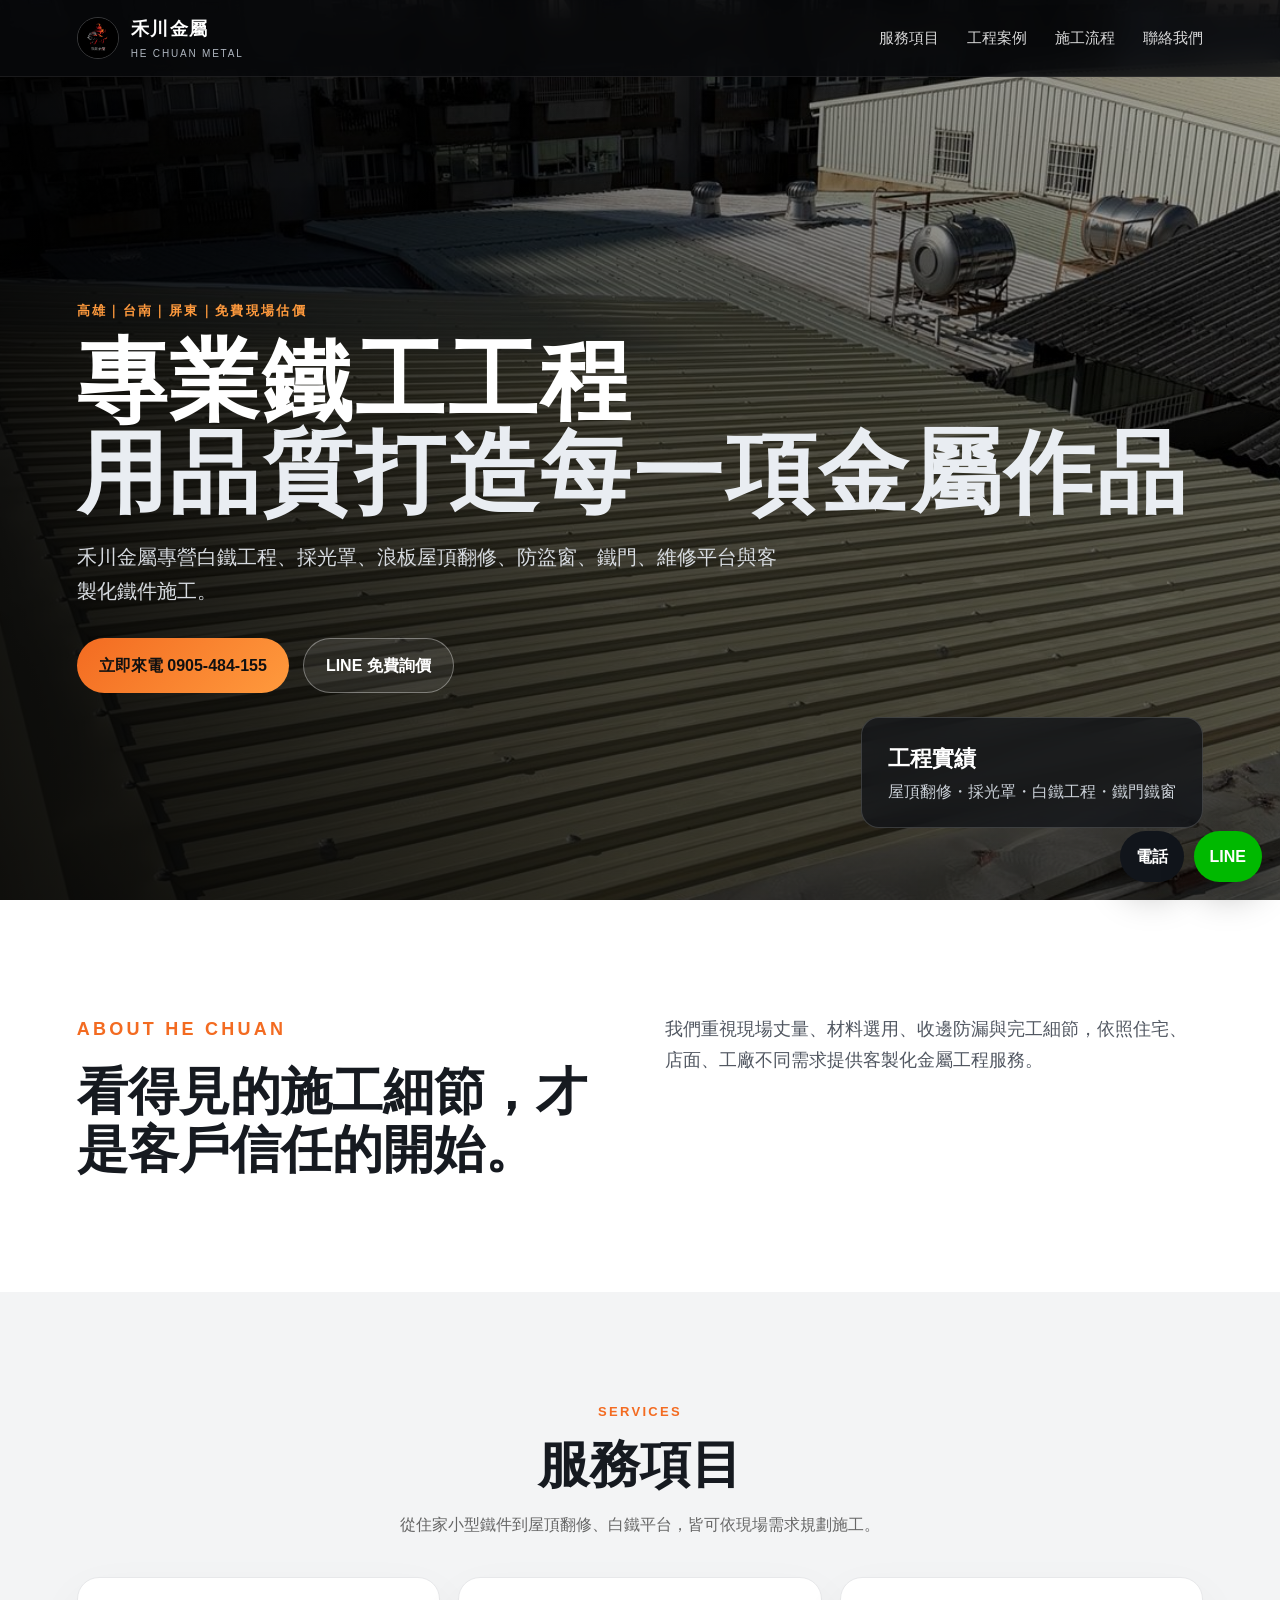
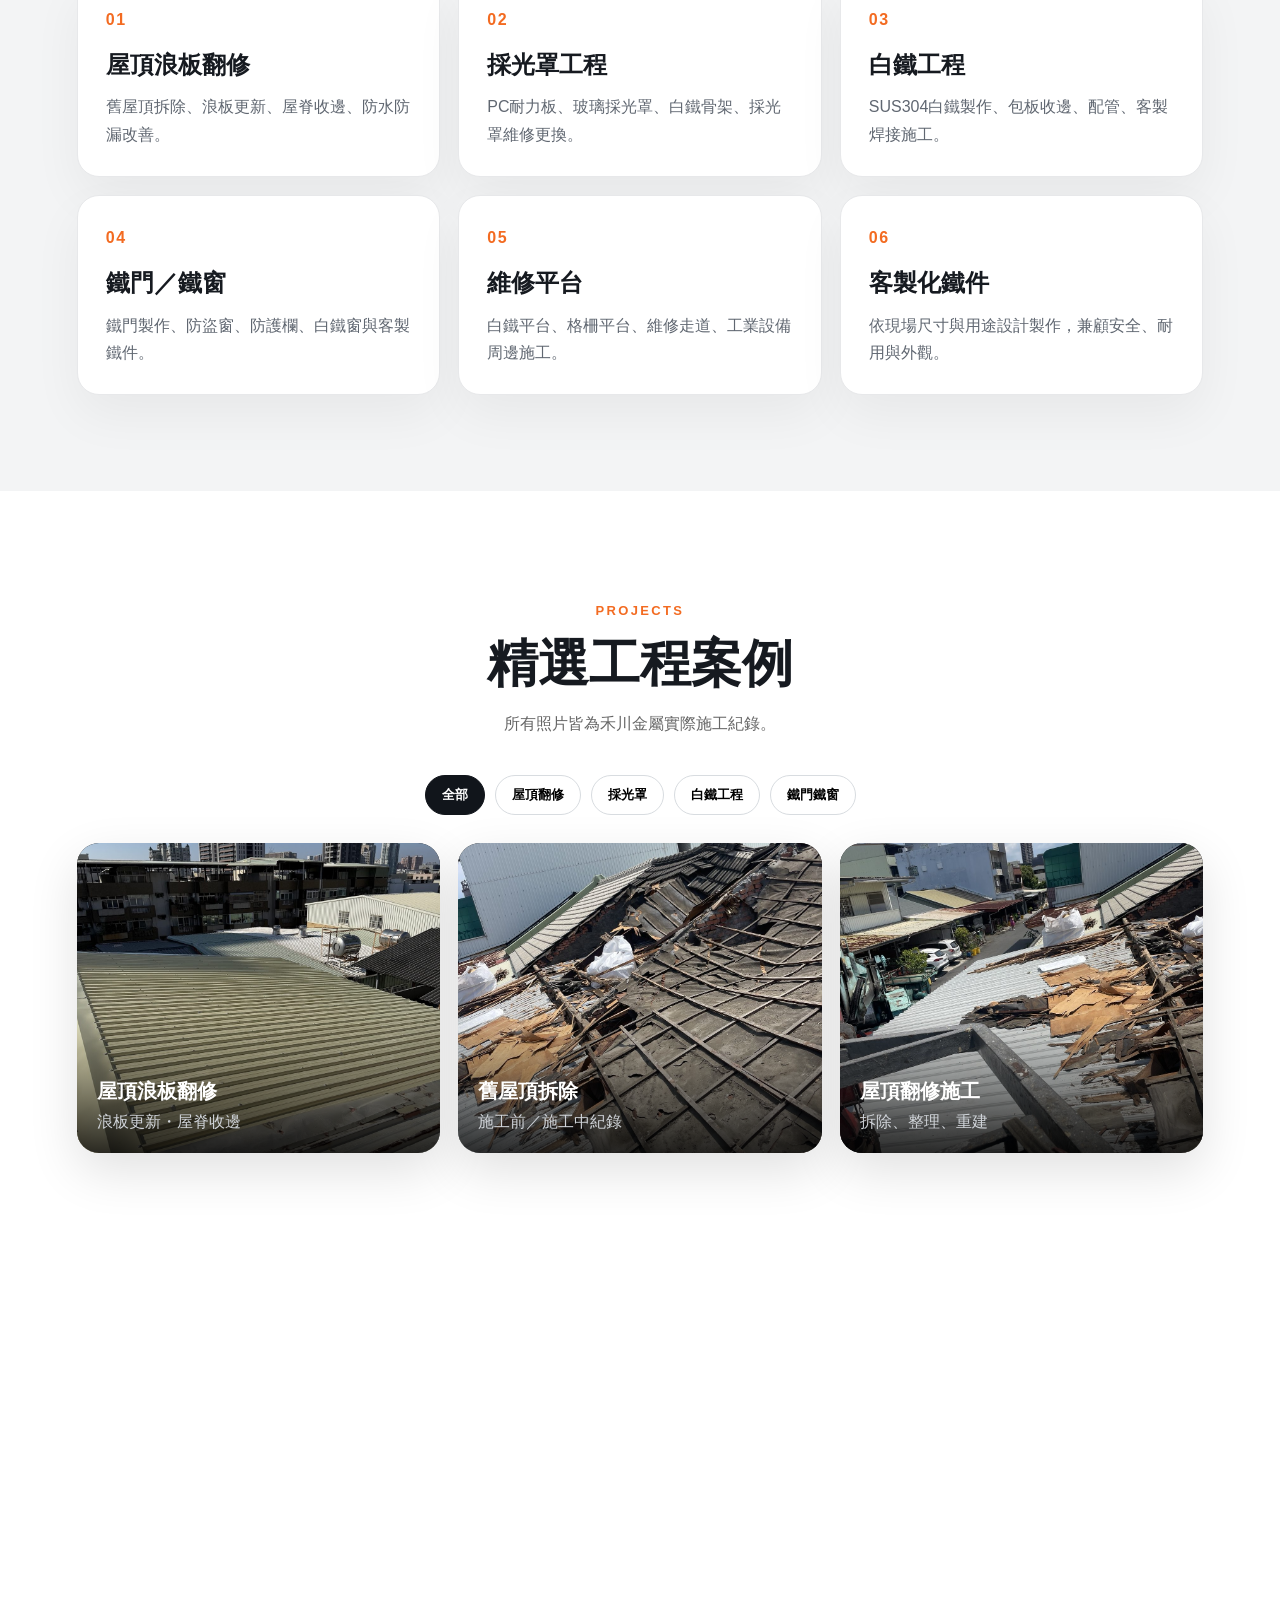
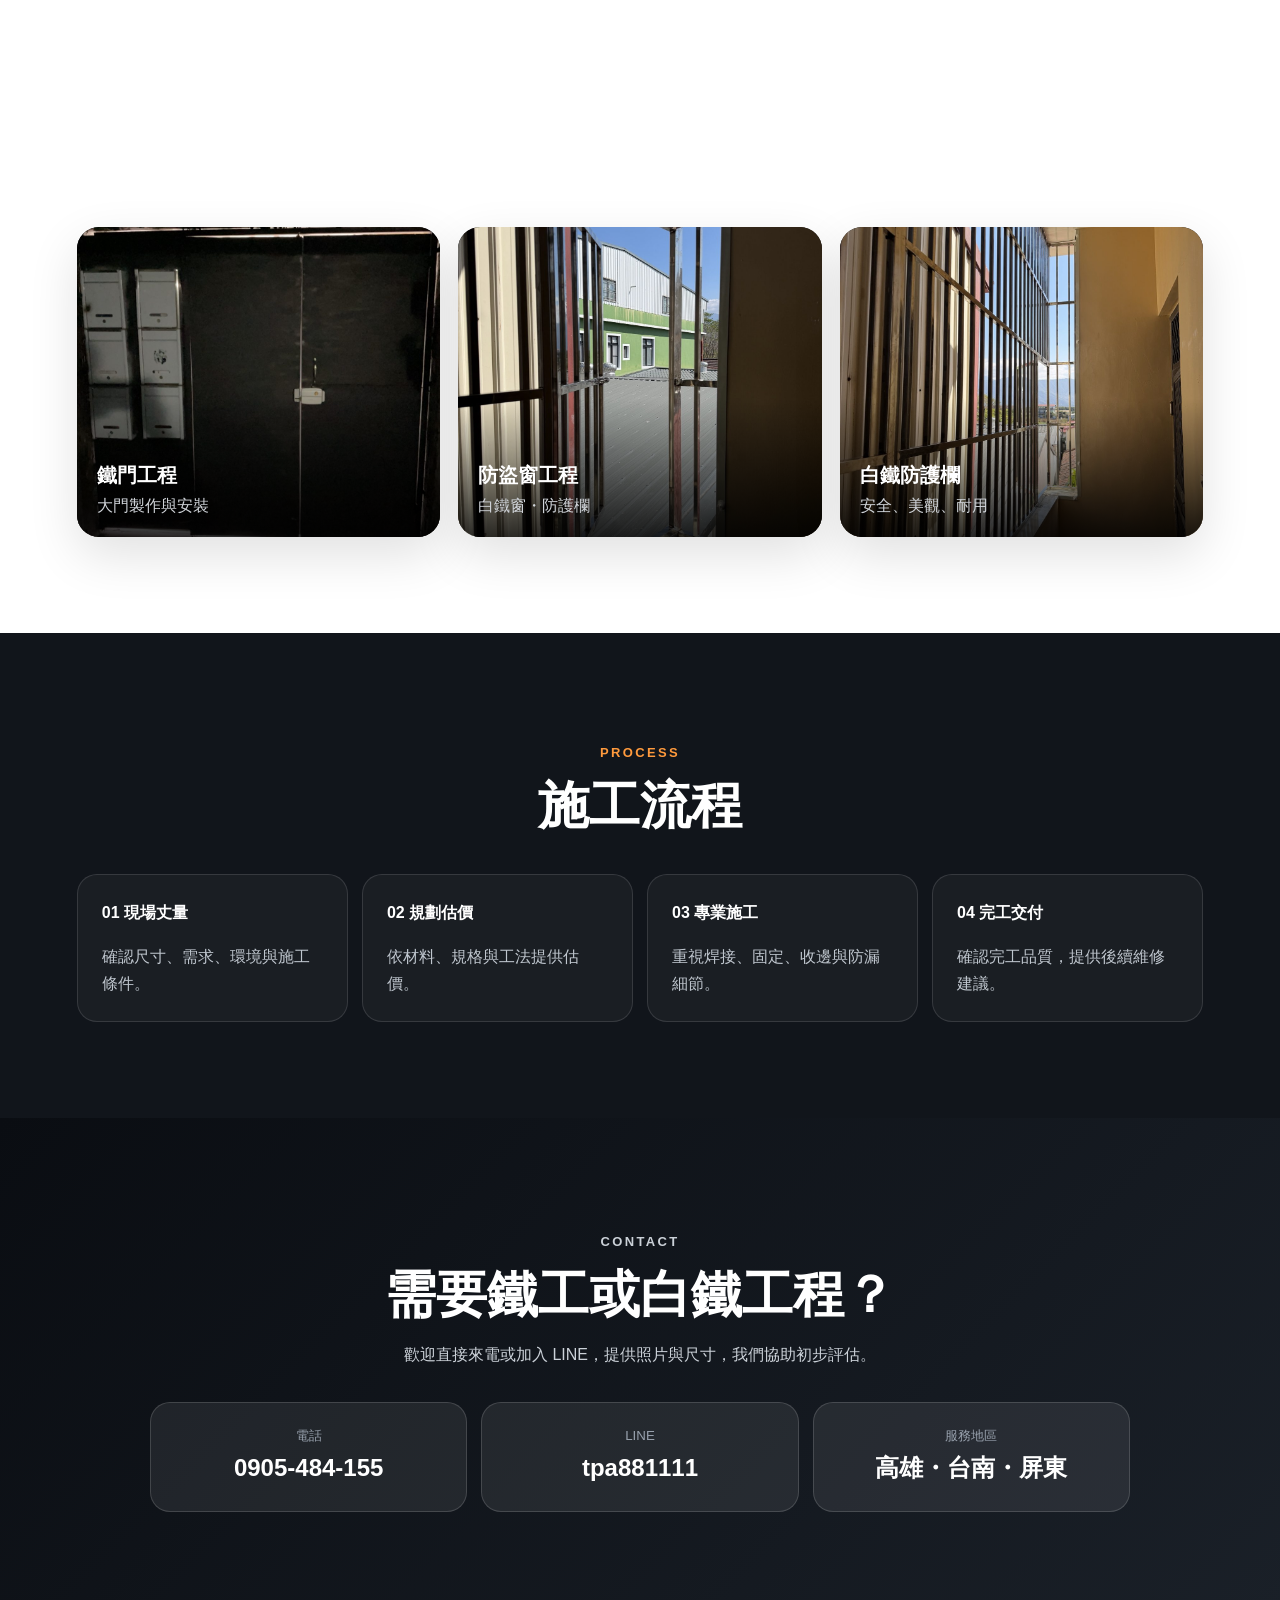
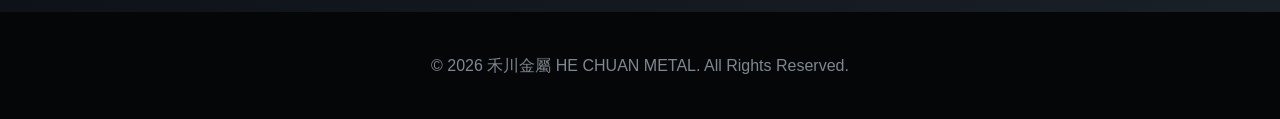
==== commit bb6c04e8: "Add files via upload" ====
--- a/index.html
+++ b/index.html
@@ -1,29 +1,133 @@
 <!doctype html>
 <html lang="zh-Hant">
 <head>
-<meta charset="utf-8" />
-<meta name="viewport" content="width=device-width,initial-scale=1" />
-<title>禾川金屬工程｜高雄鐵工・白鐵工程・採光罩・屋頂翻修</title>
-<meta name="description" content="禾川金屬工程，服務高雄、台南、屏東，提供屋頂浪板、採光罩、白鐵工程、鐵門鐵窗、維修平台與客製化鐵件。免費估價、一律到府丈量。" />
-<link rel="stylesheet" href="style.css" />
+  <meta charset="utf-8">
+  <meta name="viewport" content="width=device-width, initial-scale=1">
+  <title>禾川金屬｜高雄台南屏東鐵工、白鐵、採光罩、屋頂翻修</title>
+  <meta name="description" content="禾川金屬提供高雄、台南、屏東鐵工工程、白鐵工程、採光罩、鐵皮屋浪板翻修、防盜窗、維修平台與客製化鐵件施工。電話 0905-484-155，LINE：tpa881111。">
+  <link rel="stylesheet" href="style.css">
 </head>
 <body>
-<header class="topbar">
-  <a class="brand" href="#home"><img src="images/logo.jpg" onerror="this.style.display='none'" alt="禾川金屬"><span><b>禾川金屬工程</b><small>HE CHUAN METAL</small></span></a>
-  <nav><a href="#about">關於禾川</a><a href="#services">服務項目</a><a href="#projects">工程案例</a><a href="#faq">常見問題</a><a href="#contact">聯絡我們</a></nav>
-  <a class="phone" href="tel:0905484155">☎ 0905-484-155</a>
-</header>
-<section id="home" class="hero">
-  <div class="hero-bg"></div><div class="shade"></div>
-  <div class="hero-content"><p class="eyebrow">高雄｜台南｜屏東｜免費現場估價</p><h1>禾川金屬工程</h1><h2>專業鐵工・白鐵工程・採光罩・屋頂翻修</h2><p>只使用禾川金屬實際工程照片，依現場尺寸規劃施工，從丈量、製作到完工，每個細節都不馬虎。</p><div class="actions"><a class="btn gold" href="tel:0905484155">免費估價 0905-484-155</a><a class="btn green" href="https://line.me/R/ti/p/tpa881111">LINE 詢價 tpa881111</a></div></div>
-</section>
-<section id="about" class="intro"><div><span class="tag">ABOUT</span><h2>不是只放照片，而是讓客戶看懂你的專業</h2></div><p>網站依工程類型細分，首頁只放代表作品，完整案例放到各分類。相同照片不重複堆疊，單一工程會挑代表圖，施工前、中、後與不同角度才保留。</p></section>
-<section id="services" class="section"><div class="section-head"><div><span class="tag">SERVICE</span><h2>服務項目</h2></div><a class="outline" href="#projects">查看所有工程案例 →</a></div><div class="service-grid"><a class="service-card" href="#projects" data-filter="roof-repair"><img src="images/roof-repair-01-thumb.jpg" alt="屋頂翻修／拆除重作"><div><h3>屋頂翻修／拆除重作</h3><p>老舊屋瓦拆除、屋面更新、鐵皮浪板重作與防漏改善。</p><small>6 張代表照片</small></div></a><a class="service-card" href="#projects" data-filter="roof-panel"><img src="images/roof-panel-01-thumb.jpg" alt="屋頂浪板工程"><div><h3>屋頂浪板工程</h3><p>彩色鋼板、浪板更新、屋脊收邊與屋面防水施工。</p><small>14 張代表照片</small></div></a><a class="service-card" href="#projects" data-filter="skylight-arc"><img src="images/skylight-arc-01-thumb.jpg" alt="弧形採光罩"><div><h3>弧形採光罩</h3><p>陽台、騎樓、住家弧形遮雨採光罩，兼顧採光與防雨。</p><small>4 張代表照片</small></div></a><a class="service-card" href="#projects" data-filter="skylight-flat"><img src="images/skylight-flat-01-thumb.jpg" alt="平面採光罩"><div><h3>平面採光罩</h3><p>住家陽台與平台採光罩，依現場尺寸客製規劃。</p><small>12 張代表照片</small></div></a><a class="service-card" href="#projects" data-filter="stainless-platform"><img src="images/stainless-platform-01-thumb.jpg" alt="白鐵維修平台／格柵"><div><h3>白鐵維修平台／格柵</h3><p>設備維修平台、格柵踏板與客製支撐架，兼顧安全與耐用。</p><small>9 張代表照片</small></div></a><a class="service-card" href="#projects" data-filter="stainless-pipe"><img src="images/stainless-pipe-01-thumb.jpg" alt="白鐵配管／設備工程"><div><h3>白鐵配管／設備工程</h3><p>白鐵管路、設備接管、排煙與機台周邊金屬施工。</p><small>4 張代表照片</small></div></a><a class="service-card" href="#projects" data-filter="gate-door"><img src="images/gate-door-01-thumb.jpg" alt="鐵門／不鏽鋼門"><div><h3>鐵門／不鏽鋼門</h3><p>住家大門、公共區門片、信箱牆整修與門片更新。</p><small>8 張代表照片</small></div></a><a class="service-card" href="#projects" data-filter="window-grille"><img src="images/window-grille-01-thumb.jpg" alt="防盜窗／鐵窗欄杆"><div><h3>防盜窗／鐵窗欄杆</h3><p>陽台防護、窗戶防盜、欄杆加高與客製安全防護。</p><small>5 張代表照片</small></div></a><a class="service-card" href="#projects" data-filter="custom"><img src="images/custom-01-thumb.jpg" alt="客製化鐵件／收邊"><div><h3>客製化鐵件／收邊</h3><p>現場特殊尺寸、白鐵包板、收邊與各式金屬加工。</p><small>5 張代表照片</small></div></a></div></section>
-<section id="projects" class="section projects"><div class="section-head"><div><span class="tag">PROJECT</span><h2>精選工程案例</h2></div></div><div class="filters"><button class="active" data-filter="all">全部</button><button data-filter="roof-repair">屋頂翻修</button><button data-filter="roof-panel">屋頂浪板工程</button><button data-filter="skylight-arc">弧形採光罩</button><button data-filter="skylight-flat">平面採光罩</button><button data-filter="stainless-platform">白鐵維修平台</button><button data-filter="stainless-pipe">白鐵配管</button><button data-filter="gate-door">鐵門</button><button data-filter="window-grille">防盜窗</button><button data-filter="custom">客製化鐵件</button></div><div class="gallery"><figure data-cat="roof-repair" data-full="images/roof-repair-01.jpg"><img src="images/roof-repair-01-thumb.jpg" alt="屋頂翻修／拆除重作"><figcaption>屋頂翻修／拆除重作</figcaption></figure><figure data-cat="roof-repair" data-full="images/roof-repair-02.jpg"><img src="images/roof-repair-02-thumb.jpg" alt="屋頂翻修／拆除重作"><figcaption>屋頂翻修／拆除重作</figcaption></figure><figure data-cat="roof-repair" data-full="images/roof-repair-03.jpg"><img src="images/roof-repair-03-thumb.jpg" alt="屋頂翻修／拆除重作"><figcaption>屋頂翻修／拆除重作</figcaption></figure><figure data-cat="roof-repair" data-full="images/roof-repair-04.jpg"><img src="images/roof-repair-04-thumb.jpg" alt="屋頂翻修／拆除重作"><figcaption>屋頂翻修／拆除重作</figcaption></figure><figure data-cat="roof-repair" data-full="images/roof-repair-05.jpg"><img src="images/roof-repair-05-thumb.jpg" alt="屋頂翻修／拆除重作"><figcaption>屋頂翻修／拆除重作</figcaption></figure><figure data-cat="roof-repair" data-full="images/roof-repair-06.jpg"><img src="images/roof-repair-06-thumb.jpg" alt="屋頂翻修／拆除重作"><figcaption>屋頂翻修／拆除重作</figcaption></figure><figure data-cat="roof-panel" data-full="images/roof-panel-01.jpg"><img src="images/roof-panel-01-thumb.jpg" alt="屋頂浪板工程"><figcaption>屋頂浪板工程</figcaption></figure><figure data-cat="roof-panel" data-full="images/roof-panel-02.jpg"><img src="images/roof-panel-02-thumb.jpg" alt="屋頂浪板工程"><figcaption>屋頂浪板工程</figcaption></figure><figure data-cat="roof-panel" data-full="images/roof-panel-03.jpg"><img src="images/roof-panel-03-thumb.jpg" alt="屋頂浪板工程"><figcaption>屋頂浪板工程</figcaption></figure><figure data-cat="roof-panel" data-full="images/roof-panel-04.jpg"><img src="images/roof-panel-04-thumb.jpg" alt="屋頂浪板工程"><figcaption>屋頂浪板工程</figcaption></figure><figure data-cat="roof-panel" data-full="images/roof-panel-05.jpg"><img src="images/roof-panel-05-thumb.jpg" alt="屋頂浪板工程"><figcaption>屋頂浪板工程</figcaption></figure><figure data-cat="roof-panel" data-full="images/roof-panel-06.jpg"><img src="images/roof-panel-06-thumb.jpg" alt="屋頂浪板工程"><figcaption>屋頂浪板工程</figcaption></figure><figure data-cat="roof-panel" data-full="images/roof-panel-07.jpg"><img src="images/roof-panel-07-thumb.jpg" alt="屋頂浪板工程"><figcaption>屋頂浪板工程</figcaption></figure><figure data-cat="roof-panel" data-full="images/roof-panel-08.jpg"><img src="images/roof-panel-08-thumb.jpg" alt="屋頂浪板工程"><figcaption>屋頂浪板工程</figcaption></figure><figure data-cat="roof-panel" data-full="images/roof-panel-09.jpg"><img src="images/roof-panel-09-thumb.jpg" alt="屋頂浪板工程"><figcaption>屋頂浪板工程</figcaption></figure><figure data-cat="roof-panel" data-full="images/roof-panel-10.jpg"><img src="images/roof-panel-10-thumb.jpg" alt="屋頂浪板工程"><figcaption>屋頂浪板工程</figcaption></figure><figure data-cat="roof-panel" data-full="images/roof-panel-11.jpg"><img src="images/roof-panel-11-thumb.jpg" alt="屋頂浪板工程"><figcaption>屋頂浪板工程</figcaption></figure><figure data-cat="roof-panel" data-full="images/roof-panel-12.jpg"><img src="images/roof-panel-12-thumb.jpg" alt="屋頂浪板工程"><figcaption>屋頂浪板工程</figcaption></figure><figure data-cat="roof-panel" data-full="images/roof-panel-13.jpg"><img src="images/roof-panel-13-thumb.jpg" alt="屋頂浪板工程"><figcaption>屋頂浪板工程</figcaption></figure><figure data-cat="roof-panel" data-full="images/roof-panel-14.jpg"><img src="images/roof-panel-14-thumb.jpg" alt="屋頂浪板工程"><figcaption>屋頂浪板工程</figcaption></figure><figure data-cat="skylight-arc" data-full="images/skylight-arc-01.jpg"><img src="images/skylight-arc-01-thumb.jpg" alt="弧形採光罩"><figcaption>弧形採光罩</figcaption></figure><figure data-cat="skylight-arc" data-full="images/skylight-arc-02.jpg"><img src="images/skylight-arc-02-thumb.jpg" alt="弧形採光罩"><figcaption>弧形採光罩</figcaption></figure><figure data-cat="skylight-arc" data-full="images/skylight-arc-03.jpg"><img src="images/skylight-arc-03-thumb.jpg" alt="弧形採光罩"><figcaption>弧形採光罩</figcaption></figure><figure data-cat="skylight-arc" data-full="images/skylight-arc-04.jpg"><img src="images/skylight-arc-04-thumb.jpg" alt="弧形採光罩"><figcaption>弧形採光罩</figcaption></figure><figure data-cat="skylight-flat" data-full="images/skylight-flat-01.jpg"><img src="images/skylight-flat-01-thumb.jpg" alt="平面採光罩"><figcaption>平面採光罩</figcaption></figure><figure data-cat="skylight-flat" data-full="images/skylight-flat-02.jpg"><img src="images/skylight-flat-02-thumb.jpg" alt="平面採光罩"><figcaption>平面採光罩</figcaption></figure><figure data-cat="skylight-flat" data-full="images/skylight-flat-03.jpg"><img src="images/skylight-flat-03-thumb.jpg" alt="平面採光罩"><figcaption>平面採光罩</figcaption></figure><figure data-cat="skylight-flat" data-full="images/skylight-flat-04.jpg"><img src="images/skylight-flat-04-thumb.jpg" alt="平面採光罩"><figcaption>平面採光罩</figcaption></figure><figure data-cat="skylight-flat" data-full="images/skylight-flat-05.jpg"><img src="images/skylight-flat-05-thumb.jpg" alt="平面採光罩"><figcaption>平面採光罩</figcaption></figure><figure data-cat="skylight-flat" data-full="images/skylight-flat-06.jpg"><img src="images/skylight-flat-06-thumb.jpg" alt="平面採光罩"><figcaption>平面採光罩</figcaption></figure><figure data-cat="skylight-flat" data-full="images/skylight-flat-07.jpg"><img src="images/skylight-flat-07-thumb.jpg" alt="平面採光罩"><figcaption>平面採光罩</figcaption></figure><figure data-cat="skylight-flat" data-full="images/skylight-flat-08.jpg"><img src="images/skylight-flat-08-thumb.jpg" alt="平面採光罩"><figcaption>平面採光罩</figcaption></figure><figure data-cat="skylight-flat" data-full="images/skylight-flat-09.jpg"><img src="images/skylight-flat-09-thumb.jpg" alt="平面採光罩"><figcaption>平面採光罩</figcaption></figure><figure data-cat="skylight-flat" data-full="images/skylight-flat-10.jpg"><img src="images/skylight-flat-10-thumb.jpg" alt="平面採光罩"><figcaption>平面採光罩</figcaption></figure><figure data-cat="skylight-flat" data-full="images/skylight-flat-11.jpg"><img src="images/skylight-flat-11-thumb.jpg" alt="平面採光罩"><figcaption>平面採光罩</figcaption></figure><figure data-cat="skylight-flat" data-full="images/skylight-flat-12.jpg"><img src="images/skylight-flat-12-thumb.jpg" alt="平面採光罩"><figcaption>平面採光罩</figcaption></figure><figure data-cat="stainless-platform" data-full="images/stainless-platform-01.jpg"><img src="images/stainless-platform-01-thumb.jpg" alt="白鐵維修平台／格柵"><figcaption>白鐵維修平台／格柵</figcaption></figure><figure data-cat="stainless-platform" data-full="images/stainless-platform-02.jpg"><img src="images/stainless-platform-02-thumb.jpg" alt="白鐵維修平台／格柵"><figcaption>白鐵維修平台／格柵</figcaption></figure><figure data-cat="stainless-platform" data-full="images/stainless-platform-03.jpg"><img src="images/stainless-platform-03-thumb.jpg" alt="白鐵維修平台／格柵"><figcaption>白鐵維修平台／格柵</figcaption></figure><figure data-cat="stainless-platform" data-full="images/stainless-platform-04.jpg"><img src="images/stainless-platform-04-thumb.jpg" alt="白鐵維修平台／格柵"><figcaption>白鐵維修平台／格柵</figcaption></figure><figure data-cat="stainless-platform" data-full="images/stainless-platform-05.jpg"><img src="images/stainless-platform-05-thumb.jpg" alt="白鐵維修平台／格柵"><figcaption>白鐵維修平台／格柵</figcaption></figure><figure data-cat="stainless-platform" data-full="images/stainless-platform-06.jpg"><img src="images/stainless-platform-06-thumb.jpg" alt="白鐵維修平台／格柵"><figcaption>白鐵維修平台／格柵</figcaption></figure><figure data-cat="stainless-platform" data-full="images/stainless-platform-07.jpg"><img src="images/stainless-platform-07-thumb.jpg" alt="白鐵維修平台／格柵"><figcaption>白鐵維修平台／格柵</figcaption></figure><figure data-cat="stainless-platform" data-full="images/stainless-platform-08.jpg"><img src="images/stainless-platform-08-thumb.jpg" alt="白鐵維修平台／格柵"><figcaption>白鐵維修平台／格柵</figcaption></figure><figure data-cat="stainless-platform" data-full="images/stainless-platform-09.jpg"><img src="images/stainless-platform-09-thumb.jpg" alt="白鐵維修平台／格柵"><figcaption>白鐵維修平台／格柵</figcaption></figure><figure data-cat="stainless-pipe" data-full="images/stainless-pipe-01.jpg"><img src="images/stainless-pipe-01-thumb.jpg" alt="白鐵配管／設備工程"><figcaption>白鐵配管／設備工程</figcaption></figure><figure data-cat="stainless-pipe" data-full="images/stainless-pipe-02.jpg"><img src="images/stainless-pipe-02-thumb.jpg" alt="白鐵配管／設備工程"><figcaption>白鐵配管／設備工程</figcaption></figure><figure data-cat="stainless-pipe" data-full="images/stainless-pipe-03.jpg"><img src="images/stainless-pipe-03-thumb.jpg" alt="白鐵配管／設備工程"><figcaption>白鐵配管／設備工程</figcaption></figure><figure data-cat="stainless-pipe" data-full="images/stainless-pipe-04.jpg"><img src="images/stainless-pipe-04-thumb.jpg" alt="白鐵配管／設備工程"><figcaption>白鐵配管／設備工程</figcaption></figure><figure data-cat="gate-door" data-full="images/gate-door-01.jpg"><img src="images/gate-door-01-thumb.jpg" alt="鐵門／不鏽鋼門"><figcaption>鐵門／不鏽鋼門</figcaption></figure><figure data-cat="gate-door" data-full="images/gate-door-02.jpg"><img src="images/gate-door-02-thumb.jpg" alt="鐵門／不鏽鋼門"><figcaption>鐵門／不鏽鋼門</figcaption></figure><figure data-cat="gate-door" data-full="images/gate-door-03.jpg"><img src="images/gate-door-03-thumb.jpg" alt="鐵門／不鏽鋼門"><figcaption>鐵門／不鏽鋼門</figcaption></figure><figure data-cat="gate-door" data-full="images/gate-door-04.jpg"><img src="images/gate-door-04-thumb.jpg" alt="鐵門／不鏽鋼門"><figcaption>鐵門／不鏽鋼門</figcaption></figure><figure data-cat="gate-door" data-full="images/gate-door-05.jpg"><img src="images/gate-door-05-thumb.jpg" alt="鐵門／不鏽鋼門"><figcaption>鐵門／不鏽鋼門</figcaption></figure><figure data-cat="gate-door" data-full="images/gate-door-06.jpg"><img src="images/gate-door-06-thumb.jpg" alt="鐵門／不鏽鋼門"><figcaption>鐵門／不鏽鋼門</figcaption></figure><figure data-cat="gate-door" data-full="images/gate-door-07.jpg"><img src="images/gate-door-07-thumb.jpg" alt="鐵門／不鏽鋼門"><figcaption>鐵門／不鏽鋼門</figcaption></figure><figure data-cat="gate-door" data-full="images/gate-door-08.jpg"><img src="images/gate-door-08-thumb.jpg" alt="鐵門／不鏽鋼門"><figcaption>鐵門／不鏽鋼門</figcaption></figure><figure data-cat="window-grille" data-full="images/window-grille-01.jpg"><img src="images/window-grille-01-thumb.jpg" alt="防盜窗／鐵窗欄杆"><figcaption>防盜窗／鐵窗欄杆</figcaption></figure><figure data-cat="window-grille" data-full="images/window-grille-02.jpg"><img src="images/window-grille-02-thumb.jpg" alt="防盜窗／鐵窗欄杆"><figcaption>防盜窗／鐵窗欄杆</figcaption></figure><figure data-cat="window-grille" data-full="images/window-grille-03.jpg"><img src="images/window-grille-03-thumb.jpg" alt="防盜窗／鐵窗欄杆"><figcaption>防盜窗／鐵窗欄杆</figcaption></figure><figure data-cat="window-grille" data-full="images/window-grille-04.jpg"><img src="images/window-grille-04-thumb.jpg" alt="防盜窗／鐵窗欄杆"><figcaption>防盜窗／鐵窗欄杆</figcaption></figure><figure data-cat="window-grille" data-full="images/window-grille-05.jpg"><img src="images/window-grille-05-thumb.jpg" alt="防盜窗／鐵窗欄杆"><figcaption>防盜窗／鐵窗欄杆</figcaption></figure><figure data-cat="custom" data-full="images/custom-01.jpg"><img src="images/custom-01-thumb.jpg" alt="客製化鐵件／收邊"><figcaption>客製化鐵件／收邊</figcaption></figure><figure data-cat="custom" data-full="images/custom-02.jpg"><img src="images/custom-02-thumb.jpg" alt="客製化鐵件／收邊"><figcaption>客製化鐵件／收邊</figcaption></figure><figure data-cat="custom" data-full="images/custom-03.jpg"><img src="images/custom-03-thumb.jpg" alt="客製化鐵件／收邊"><figcaption>客製化鐵件／收邊</figcaption></figure><figure data-cat="custom" data-full="images/custom-04.jpg"><img src="images/custom-04-thumb.jpg" alt="客製化鐵件／收邊"><figcaption>客製化鐵件／收邊</figcaption></figure><figure data-cat="custom" data-full="images/custom-05.jpg"><img src="images/custom-05-thumb.jpg" alt="客製化鐵件／收邊"><figcaption>客製化鐵件／收邊</figcaption></figure></div></section>
-<section class="adv"><div><b>免費估價</b><span>專人到府丈量</span></div><div><b>客製施工</b><span>依現場尺寸規劃</span></div><div><b>品質保證</b><span>保固依工程項目</span></div><div><b>服務地區</b><span>高雄・台南・屏東</span></div></section>
-<section id="faq" class="section faq-contact"><div class="faq"><span class="tag">FAQ</span><h2>常見問題</h2><details open><summary>有提供免費估價嗎？</summary><p>有，提供免費現場估價服務。</p></details><details><summary>可以到府丈量嗎？</summary><p>可以，一律由專人到府現場丈量。</p></details><details><summary>有提供保固嗎？</summary><p>有，保固內容依不同工程項目、施工方式與材料而定。</p></details><details><summary>施工需要多久？</summary><p>依工程內容、施工範圍與客戶選擇材料判斷，估價時會提供預估工期。</p></details><details><summary>服務哪些地區？</summary><p>主要服務高雄、屏東、台南。</p></details></div><div id="contact" class="contact"><span class="tag">CONTACT</span><h2>聯絡我們</h2><p>📞 0905-484-155</p><p>LINE：tpa881111</p><p>服務地區：高雄・台南・屏東</p><a class="btn gold wide" href="tel:0905484155">立即來電 / 免費估價</a><a class="btn green wide" href="https://line.me/R/ti/p/tpa881111">LINE 詢價</a></div></section>
-<footer><div class="brand foot"><img src="images/logo.jpg" onerror="this.style.display='none'" alt="禾川金屬"><span><b>禾川金屬工程</b><small>HE CHUAN METAL</small></span></div><p>專業鐵工・白鐵工程・採光罩・屋頂翻修・客製化鐵件</p><small>© 2026 禾川金屬工程 HE CHUAN METAL</small></footer>
-<div class="float"><a class="line" href="https://line.me/R/ti/p/tpa881111">LINE</a><a class="call" href="tel:0905484155">電話</a><button id="topBtn">TOP</button></div>
-<div class="lightbox" id="lightbox"><button>×</button><img src="" alt="工程照片"></div>
-<script>window.HERO_IMAGES=["roof-panel-01.jpg", "skylight-flat-03.jpg", "stainless-platform-01.jpg", "gate-door-07.jpg", "roof-repair-03.jpg"];</script><script src="script.js"></script>
-</body></html>+  <header class="site-header" id="top">
+    <a class="brand" href="#top" aria-label="禾川金屬首頁">
+      <img src="images/logo.jpg" alt="禾川金屬 Logo">
+      <span><b>禾川金屬</b><small>HE CHUAN METAL</small></span>
+    </a>
+    <button class="menu-btn" aria-label="開啟選單">☰</button>
+    <nav class="nav">
+      <a href="#services">服務項目</a>
+      <a href="#projects">工程案例</a>
+      <a href="#process">施工流程</a>
+      <a href="#contact">聯絡我們</a>
+    </nav>
+  </header>
+
+  <main>
+    <section class="hero">
+      <div class="hero-bg"></div>
+      <div class="hero-overlay"></div>
+      <div class="hero-content reveal">
+        <p class="eyebrow">高雄｜台南｜屏東｜免費現場估價</p>
+        <h1>專業鐵工工程<br><span>用品質打造每一項金屬作品</span></h1>
+        <p class="hero-text">禾川金屬專營白鐵工程、採光罩、浪板屋頂翻修、防盜窗、鐵門、維修平台與客製化鐵件施工。</p>
+        <div class="hero-actions">
+          <a class="btn primary" href="tel:0905484155">立即來電 0905-484-155</a>
+          <a class="btn secondary" href="https://line.me/ti/p/tpa881111" target="_blank" rel="noopener">LINE 免費詢價</a>
+        </div>
+      </div>
+      <div class="hero-card reveal">
+        <b>工程實績</b>
+        <span>屋頂翻修・採光罩・白鐵工程・鐵門鐵窗</span>
+      </div>
+    </section>
+
+    <section class="section intro reveal">
+      <div>
+        <p class="eyebrow dark">ABOUT HE CHUAN</p>
+        <h2>看得見的施工細節，才是客戶信任的開始。</h2>
+      </div>
+      <p>我們重視現場丈量、材料選用、收邊防漏與完工細節，依照住宅、店面、工廠不同需求提供客製化金屬工程服務。</p>
+    </section>
+
+    <section class="section services" id="services">
+      <div class="section-head reveal">
+        <p class="eyebrow dark">SERVICES</p>
+        <h2>服務項目</h2>
+        <p>從住家小型鐵件到屋頂翻修、白鐵平台，皆可依現場需求規劃施工。</p>
+      </div>
+      <div class="service-grid">
+        <article class="service-card reveal"><span>01</span><h3>屋頂浪板翻修</h3><p>舊屋頂拆除、浪板更新、屋脊收邊、防水防漏改善。</p></article>
+        <article class="service-card reveal"><span>02</span><h3>採光罩工程</h3><p>PC耐力板、玻璃採光罩、白鐵骨架、採光罩維修更換。</p></article>
+        <article class="service-card reveal"><span>03</span><h3>白鐵工程</h3><p>SUS304白鐵製作、包板收邊、配管、客製焊接施工。</p></article>
+        <article class="service-card reveal"><span>04</span><h3>鐵門／鐵窗</h3><p>鐵門製作、防盜窗、防護欄、白鐵窗與客製鐵件。</p></article>
+        <article class="service-card reveal"><span>05</span><h3>維修平台</h3><p>白鐵平台、格柵平台、維修走道、工業設備周邊施工。</p></article>
+        <article class="service-card reveal"><span>06</span><h3>客製化鐵件</h3><p>依現場尺寸與用途設計製作，兼顧安全、耐用與外觀。</p></article>
+      </div>
+    </section>
+
+    <section class="section projects" id="projects">
+      <div class="section-head reveal">
+        <p class="eyebrow dark">PROJECTS</p>
+        <h2>精選工程案例</h2>
+        <p>所有照片皆為禾川金屬實際施工紀錄。</p>
+      </div>
+      <div class="filter reveal">
+        <button class="active" data-filter="all">全部</button>
+        <button data-filter="roof">屋頂翻修</button>
+        <button data-filter="skylight">採光罩</button>
+        <button data-filter="stainless">白鐵工程</button>
+        <button data-filter="door">鐵門鐵窗</button>
+      </div>
+      <div class="gallery">
+        <figure class="project-card reveal" data-cat="roof"><img src="images/hero-roof.jpg" alt="屋頂浪板完工"><figcaption><b>屋頂浪板翻修</b><span>浪板更新・屋脊收邊</span></figcaption></figure>
+        <figure class="project-card reveal" data-cat="roof"><img src="images/roof-before.jpg" alt="舊屋頂拆除前"><figcaption><b>舊屋頂拆除</b><span>施工前／施工中紀錄</span></figcaption></figure>
+        <figure class="project-card reveal" data-cat="roof"><img src="images/roof-work.jpg" alt="屋頂拆除施工中"><figcaption><b>屋頂翻修施工</b><span>拆除、整理、重建</span></figcaption></figure>
+        <figure class="project-card reveal" data-cat="roof"><img src="images/roof-finish-1.jpg" alt="屋頂完工"><figcaption><b>浪板屋頂完工</b><span>大面積屋頂更新</span></figcaption></figure>
+        <figure class="project-card reveal" data-cat="skylight"><img src="images/skylight-green.jpg" alt="綠色採光罩"><figcaption><b>採光罩工程</b><span>PC板・收邊防漏</span></figcaption></figure>
+        <figure class="project-card reveal" data-cat="skylight"><img src="images/skylight-clear.jpg" alt="透明採光罩"><figcaption><b>平面採光罩</b><span>採光佳、外觀俐落</span></figcaption></figure>
+        <figure class="project-card reveal" data-cat="skylight"><img src="images/skylight-frame.jpg" alt="採光罩骨架"><figcaption><b>採光罩骨架</b><span>白鐵骨架施工</span></figcaption></figure>
+        <figure class="project-card reveal" data-cat="stainless"><img src="images/platform.jpg" alt="白鐵維修平台"><figcaption><b>白鐵維修平台</b><span>格柵平台・維修走道</span></figcaption></figure>
+        <figure class="project-card reveal" data-cat="stainless"><img src="images/pipe.jpg" alt="白鐵配管"><figcaption><b>白鐵配管</b><span>設備配管・客製焊接</span></figcaption></figure>
+        <figure class="project-card reveal" data-cat="door"><img src="images/gate-finish.jpg" alt="黑色鐵門完工"><figcaption><b>鐵門工程</b><span>大門製作與安裝</span></figcaption></figure>
+        <figure class="project-card reveal" data-cat="door"><img src="images/window-bars.jpg" alt="白鐵防盜窗"><figcaption><b>防盜窗工程</b><span>白鐵窗・防護欄</span></figcaption></figure>
+        <figure class="project-card reveal" data-cat="door"><img src="images/balcony.jpg" alt="白鐵防護欄"><figcaption><b>白鐵防護欄</b><span>安全、美觀、耐用</span></figcaption></figure>
+      </div>
+    </section>
+
+    <section class="section process" id="process">
+      <div class="section-head reveal"><p class="eyebrow dark">PROCESS</p><h2>施工流程</h2></div>
+      <div class="timeline reveal">
+        <div><b>01 現場丈量</b><p>確認尺寸、需求、環境與施工條件。</p></div>
+        <div><b>02 規劃估價</b><p>依材料、規格與工法提供估價。</p></div>
+        <div><b>03 專業施工</b><p>重視焊接、固定、收邊與防漏細節。</p></div>
+        <div><b>04 完工交付</b><p>確認完工品質，提供後續維修建議。</p></div>
+      </div>
+    </section>
+
+    <section class="contact" id="contact">
+      <div class="contact-inner reveal">
+        <p class="eyebrow">CONTACT</p>
+        <h2>需要鐵工或白鐵工程？</h2>
+        <p>歡迎直接來電或加入 LINE，提供照片與尺寸，我們協助初步評估。</p>
+        <div class="contact-box">
+          <a href="tel:0905484155"><small>電話</small><b>0905-484-155</b></a>
+          <a href="https://line.me/ti/p/tpa881111" target="_blank" rel="noopener"><small>LINE</small><b>tpa881111</b></a>
+          <span><small>服務地區</small><b>高雄・台南・屏東</b></span>
+        </div>
+      </div>
+    </section>
+  </main>
+
+  <footer>
+    <p>© 2026 禾川金屬 HE CHUAN METAL. All Rights Reserved.</p>
+  </footer>
+
+  <div class="float-actions">
+    <a class="call" href="tel:0905484155">電話</a>
+    <a class="line" href="https://line.me/ti/p/tpa881111" target="_blank" rel="noopener">LINE</a>
+  </div>
+
+  <div class="lightbox" aria-hidden="true"><button aria-label="關閉">×</button><img alt="工程照片放大預覽"></div>
+  <script src="script.js"></script>
+</body>
+</html>
--- a/style.css
+++ b/style.css
@@ -1,2 +1 @@
-
-:root{--bg:#0c0d0e;--panel:#171819;--line:#313131;--gold:#c79a4b;--green:#16c24a;--txt:#f7f2e8;--muted:#bdb6aa}*{box-sizing:border-box}html{scroll-behavior:smooth}body{margin:0;background:var(--bg);color:var(--txt);font-family:"Noto Sans TC","Microsoft JhengHei",Arial,sans-serif}a{color:inherit;text-decoration:none}.topbar{position:sticky;top:0;z-index:50;height:72px;background:rgba(8,8,9,.92);backdrop-filter:blur(10px);display:flex;align-items:center;gap:28px;padding:0 40px;border-bottom:1px solid #242424}.brand{display:flex;align-items:center;gap:12px;min-width:230px}.brand img{width:48px;height:48px;object-fit:contain;border-radius:8px}.brand b{font-size:22px;letter-spacing:2px}.brand small{display:block;color:var(--muted);letter-spacing:2px}.topbar nav{display:flex;gap:28px;margin-left:auto}.topbar nav a{font-weight:700;color:#eee}.phone{background:linear-gradient(135deg,#a77528,#d8b46b);padding:12px 18px;border-radius:6px;font-weight:900}.hero{position:relative;min-height:620px;display:flex;align-items:center;padding:70px 9vw;overflow:hidden}.hero-bg{position:absolute;inset:0;background-size:cover;background-position:center;transition:opacity .6s;filter:saturate(.85)}.shade{position:absolute;inset:0;background:linear-gradient(90deg,rgba(0,0,0,.82),rgba(0,0,0,.45),rgba(0,0,0,.25))}.hero-content{position:relative;max-width:780px}.eyebrow,.tag{color:var(--gold);letter-spacing:2px;font-weight:800}.hero h1{font-size:76px;margin:12px 0 0;letter-spacing:5px}.hero h2{font-size:25px;margin:6px 0 24px;color:#e9d4ad}.hero p{font-size:19px;line-height:1.8;color:#eee}.actions{display:flex;gap:14px;flex-wrap:wrap;margin-top:25px}.btn{display:inline-block;border-radius:7px;padding:15px 22px;font-weight:900}.gold{background:linear-gradient(135deg,#a77528,#ddb970);color:#fff}.green{background:#16c24a;color:#fff}.intro{display:grid;grid-template-columns:1fr 1.4fr;gap:40px;padding:46px 9vw;background:#121313;border-top:1px solid #222;border-bottom:1px solid #222}.intro h2,.section h2{font-size:34px;margin:6px 0 0}.intro p{color:var(--muted);line-height:2;font-size:18px}.section{padding:54px 9vw}.section-head{display:flex;justify-content:space-between;align-items:end;margin-bottom:26px}.outline{border:1px solid var(--gold);color:#e8c887;padding:10px 16px;border-radius:6px}.service-grid{display:grid;grid-template-columns:repeat(3,1fr);gap:18px}.service-card{background:var(--panel);border:1px solid var(--line);border-radius:10px;overflow:hidden;display:block;transition:.2s}.service-card:hover{transform:translateY(-4px);border-color:var(--gold)}.service-card img{width:100%;height:190px;object-fit:cover;display:block;filter:saturate(.92)}.service-card div{padding:18px}.service-card h3{margin:0 0 8px;font-size:22px}.service-card p{color:var(--muted);line-height:1.7;margin:0}.service-card small{display:block;color:var(--gold);margin-top:12px}.projects{background:#101111}.filters{display:flex;gap:10px;flex-wrap:wrap;margin-bottom:22px}.filters button{background:#1d1e20;border:1px solid #444;color:#eee;border-radius:6px;padding:10px 18px;cursor:pointer;font-weight:800}.filters button.active{background:var(--gold);color:#151515}.gallery{display:grid;grid-template-columns:repeat(4,1fr);gap:13px}.gallery figure{margin:0;background:#171819;border:1px solid #2d2d2d;overflow:hidden;border-radius:8px;cursor:pointer}.gallery img{width:100%;aspect-ratio:4/3;object-fit:cover;display:block}.gallery figcaption{padding:10px 12px;font-weight:800;color:#e8dfd0}.adv{display:grid;grid-template-columns:repeat(4,1fr);background:#18191a;border-top:1px solid #333;border-bottom:1px solid #333}.adv div{padding:30px 28px;text-align:center;border-right:1px solid #333}.adv b{display:block;font-size:24px;color:#f0d49b}.adv span{color:var(--muted)}.faq-contact{display:grid;grid-template-columns:1.1fr .9fr;gap:28px;background:#111}.faq,.contact{background:#171819;border:1px solid #333;border-radius:10px;padding:28px}.faq details{border-top:1px solid #333;padding:16px 0}.faq summary{cursor:pointer;font-weight:900}.faq p,.contact p{color:var(--muted);line-height:1.8}.wide{width:100%;text-align:center;margin:8px 0}footer{padding:40px 9vw;background:#090909;border-top:1px solid #333;color:#ddd}.foot{margin-bottom:12px}.float{position:fixed;right:20px;bottom:18px;z-index:60;display:grid;gap:10px}.float a,.float button{width:58px;height:58px;border-radius:50%;border:0;display:grid;place-items:center;font-weight:900;color:#fff;box-shadow:0 8px 25px #0008}.float .line{background:#18c64f}.float .call{background:var(--gold)}.float button{background:#202124;border:1px solid #555}.lightbox{display:none;position:fixed;inset:0;background:#000d;z-index:100;align-items:center;justify-content:center;padding:30px}.lightbox.open{display:flex}.lightbox img{max-width:96vw;max-height:88vh;object-fit:contain}.lightbox button{position:absolute;top:18px;right:24px;background:#fff;color:#000;border:0;border-radius:50%;font-size:28px;width:48px;height:48px} @media(max-width:900px){.topbar{padding:0 16px;height:auto;min-height:68px}.topbar nav{display:none}.phone{margin-left:auto;padding:10px 12px}.brand{min-width:auto}.brand b{font-size:18px}.hero{min-height:560px;padding:70px 22px}.hero h1{font-size:44px}.hero h2{font-size:19px}.intro,.faq-contact{grid-template-columns:1fr}.service-grid{grid-template-columns:1fr}.gallery{grid-template-columns:repeat(2,1fr)}.adv{grid-template-columns:repeat(2,1fr)}.section{padding:42px 20px}.section-head{display:block}.outline{display:inline-block;margin-top:14px}}+:root{--dark:#08090b;--panel:#11151b;--muted:#6d7480;--text:#161a20;--white:#fff;--line:#e7e8ea;--orange:#f36b21;--orange2:#ff9a3d;--silver:#d8dde3}*{box-sizing:border-box}html{scroll-behavior:smooth}body{margin:0;font-family:-apple-system,BlinkMacSystemFont,"Segoe UI","Noto Sans TC","Microsoft JhengHei",sans-serif;color:var(--text);background:#f5f6f7;line-height:1.7}a{text-decoration:none;color:inherit}img{max-width:100%;display:block}.site-header{position:fixed;top:0;left:0;right:0;z-index:50;display:flex;align-items:center;justify-content:space-between;padding:14px 6vw;background:rgba(8,9,11,.82);backdrop-filter:blur(14px);border-bottom:1px solid rgba(255,255,255,.08)}.brand{display:flex;align-items:center;gap:12px;color:#fff}.brand img{width:42px;height:42px;border-radius:50%;object-fit:cover;border:1px solid rgba(255,255,255,.2)}.brand b{display:block;font-size:18px;letter-spacing:.08em}.brand small{display:block;color:#aeb5bf;font-size:10px;letter-spacing:.18em}.nav{display:flex;gap:28px;color:#fff;font-size:15px}.nav a{opacity:.84}.nav a:hover{color:var(--orange)}.menu-btn{display:none;background:transparent;color:#fff;border:0;font-size:26px}.hero{min-height:100vh;position:relative;display:grid;place-items:center;overflow:hidden;background:#000}.hero-bg{position:absolute;inset:0;background:url('images/hero-roof.jpg') center/cover no-repeat;transform:scale(1.04);animation:slowZoom 13s ease-in-out infinite alternate}.hero-overlay{position:absolute;inset:0;background:linear-gradient(90deg,rgba(0,0,0,.86),rgba(0,0,0,.45),rgba(0,0,0,.25)),linear-gradient(0deg,rgba(0,0,0,.55),transparent)}@keyframes slowZoom{to{transform:scale(1.11)}}.hero-content{position:relative;z-index:2;width:min(1180px,88vw);color:#fff;padding-top:80px}.eyebrow{letter-spacing:.18em;color:var(--orange2);font-size:13px;font-weight:700;text-transform:uppercase}.eyebrow.dark{color:var(--orange)}.hero h1{font-size:clamp(42px,7vw,92px);line-height:1.03;margin:12px 0 18px;letter-spacing:.03em}.hero h1 span{color:#e9edf2}.hero-text{max-width:700px;font-size:20px;color:#d7dbe0}.hero-actions{display:flex;gap:14px;flex-wrap:wrap;margin-top:30px}.btn{display:inline-flex;align-items:center;justify-content:center;padding:13px 22px;border-radius:999px;font-weight:800}.btn.primary{background:linear-gradient(135deg,var(--orange),var(--orange2));color:#111}.btn.secondary{border:1px solid rgba(255,255,255,.35);color:#fff;background:rgba(255,255,255,.08)}.hero-card{position:absolute;right:6vw;bottom:8vh;z-index:2;color:#fff;background:rgba(15,18,24,.74);border:1px solid rgba(255,255,255,.16);border-radius:18px;padding:22px 26px;backdrop-filter:blur(12px)}.hero-card b{display:block;font-size:22px}.hero-card span{color:#cbd1d8}.section{padding:96px 6vw}.intro{display:grid;grid-template-columns:1fr 1fr;gap:50px;background:#fff}.intro h2,.section-head h2,.contact h2{font-size:clamp(30px,4vw,52px);line-height:1.15;margin:8px 0 16px}.intro p{font-size:18px;color:#515761}.section-head{max-width:760px;margin:0 auto 38px;text-align:center}.section-head p{color:#666}.services{background:#f3f4f5}.service-grid{display:grid;grid-template-columns:repeat(3,1fr);gap:18px}.service-card{background:#fff;border:1px solid var(--line);border-radius:22px;padding:28px;box-shadow:0 20px 50px rgba(0,0,0,.05)}.service-card span{color:var(--orange);font-weight:900;letter-spacing:.1em}.service-card h3{font-size:24px;margin:12px 0 8px}.service-card p{color:#606771;margin:0}.projects{background:#fff}.filter{display:flex;gap:10px;justify-content:center;flex-wrap:wrap;margin-bottom:28px}.filter button{border:1px solid #d8dce0;background:#fff;padding:10px 16px;border-radius:999px;cursor:pointer;font-weight:700}.filter button.active{background:#11151b;color:#fff;border-color:#11151b}.gallery{display:grid;grid-template-columns:repeat(3,1fr);gap:18px}.project-card{margin:0;position:relative;border-radius:22px;overflow:hidden;background:#111;min-height:280px;box-shadow:0 18px 50px rgba(0,0,0,.12);cursor:pointer}.project-card img{width:100%;height:310px;object-fit:cover;transition:.45s ease}.project-card:hover img{transform:scale(1.06)}.project-card figcaption{position:absolute;left:0;right:0;bottom:0;padding:60px 20px 18px;color:#fff;background:linear-gradient(transparent,rgba(0,0,0,.82))}.project-card b{display:block;font-size:20px}.project-card span{color:#d0d4d9}.process{background:#11151b;color:#fff}.process .section-head p{color:var(--orange2)}.timeline{display:grid;grid-template-columns:repeat(4,1fr);gap:14px}.timeline div{border:1px solid rgba(255,255,255,.12);border-radius:20px;padding:24px;background:rgba(255,255,255,.04)}.timeline b{color:#fff}.timeline p{color:#bfc6ce;margin-bottom:0}.contact{padding:100px 6vw;background:linear-gradient(135deg,#0a0d12,#1a2028);color:#fff}.contact-inner{max-width:980px;margin:auto;text-align:center}.contact p{color:#cbd1d8}.contact-box{display:grid;grid-template-columns:repeat(3,1fr);gap:14px;margin-top:34px}.contact-box a,.contact-box span{background:rgba(255,255,255,.08);border:1px solid rgba(255,255,255,.15);border-radius:20px;padding:22px}.contact-box small{display:block;color:#98a1ad}.contact-box b{font-size:24px}footer{background:#050607;color:#7f8791;text-align:center;padding:24px}.float-actions{position:fixed;right:18px;bottom:18px;z-index:60;display:flex;gap:10px}.float-actions a{padding:12px 16px;border-radius:999px;color:#fff;font-weight:900;box-shadow:0 14px 35px rgba(0,0,0,.25)}.float-actions .call{background:#11151b}.float-actions .line{background:#00b900}.lightbox{position:fixed;inset:0;background:rgba(0,0,0,.88);z-index:100;display:none;align-items:center;justify-content:center;padding:28px}.lightbox.open{display:flex}.lightbox img{max-height:86vh;max-width:92vw;border-radius:16px}.lightbox button{position:absolute;top:20px;right:24px;background:#fff;border:0;border-radius:50%;width:42px;height:42px;font-size:28px;cursor:pointer}.reveal{opacity:0;transform:translateY(22px);transition:.7s ease}.reveal.show{opacity:1;transform:none}@media(max-width:900px){.menu-btn{display:block}.nav{position:absolute;top:70px;left:0;right:0;display:none;flex-direction:column;background:#08090b;padding:20px 6vw;border-top:1px solid rgba(255,255,255,.08)}.nav.open{display:flex}.hero{place-items:end start;padding:120px 6vw 140px}.hero-content{width:100%;padding-top:0}.hero-text{font-size:17px}.hero-card{left:6vw;right:6vw;bottom:20px}.intro{grid-template-columns:1fr}.service-grid,.gallery,.timeline,.contact-box{grid-template-columns:1fr}.section{padding:70px 6vw}.project-card img{height:260px}.float-actions{left:12px;right:12px}.float-actions a{flex:1;text-align:center}.brand b{font-size:16px}}
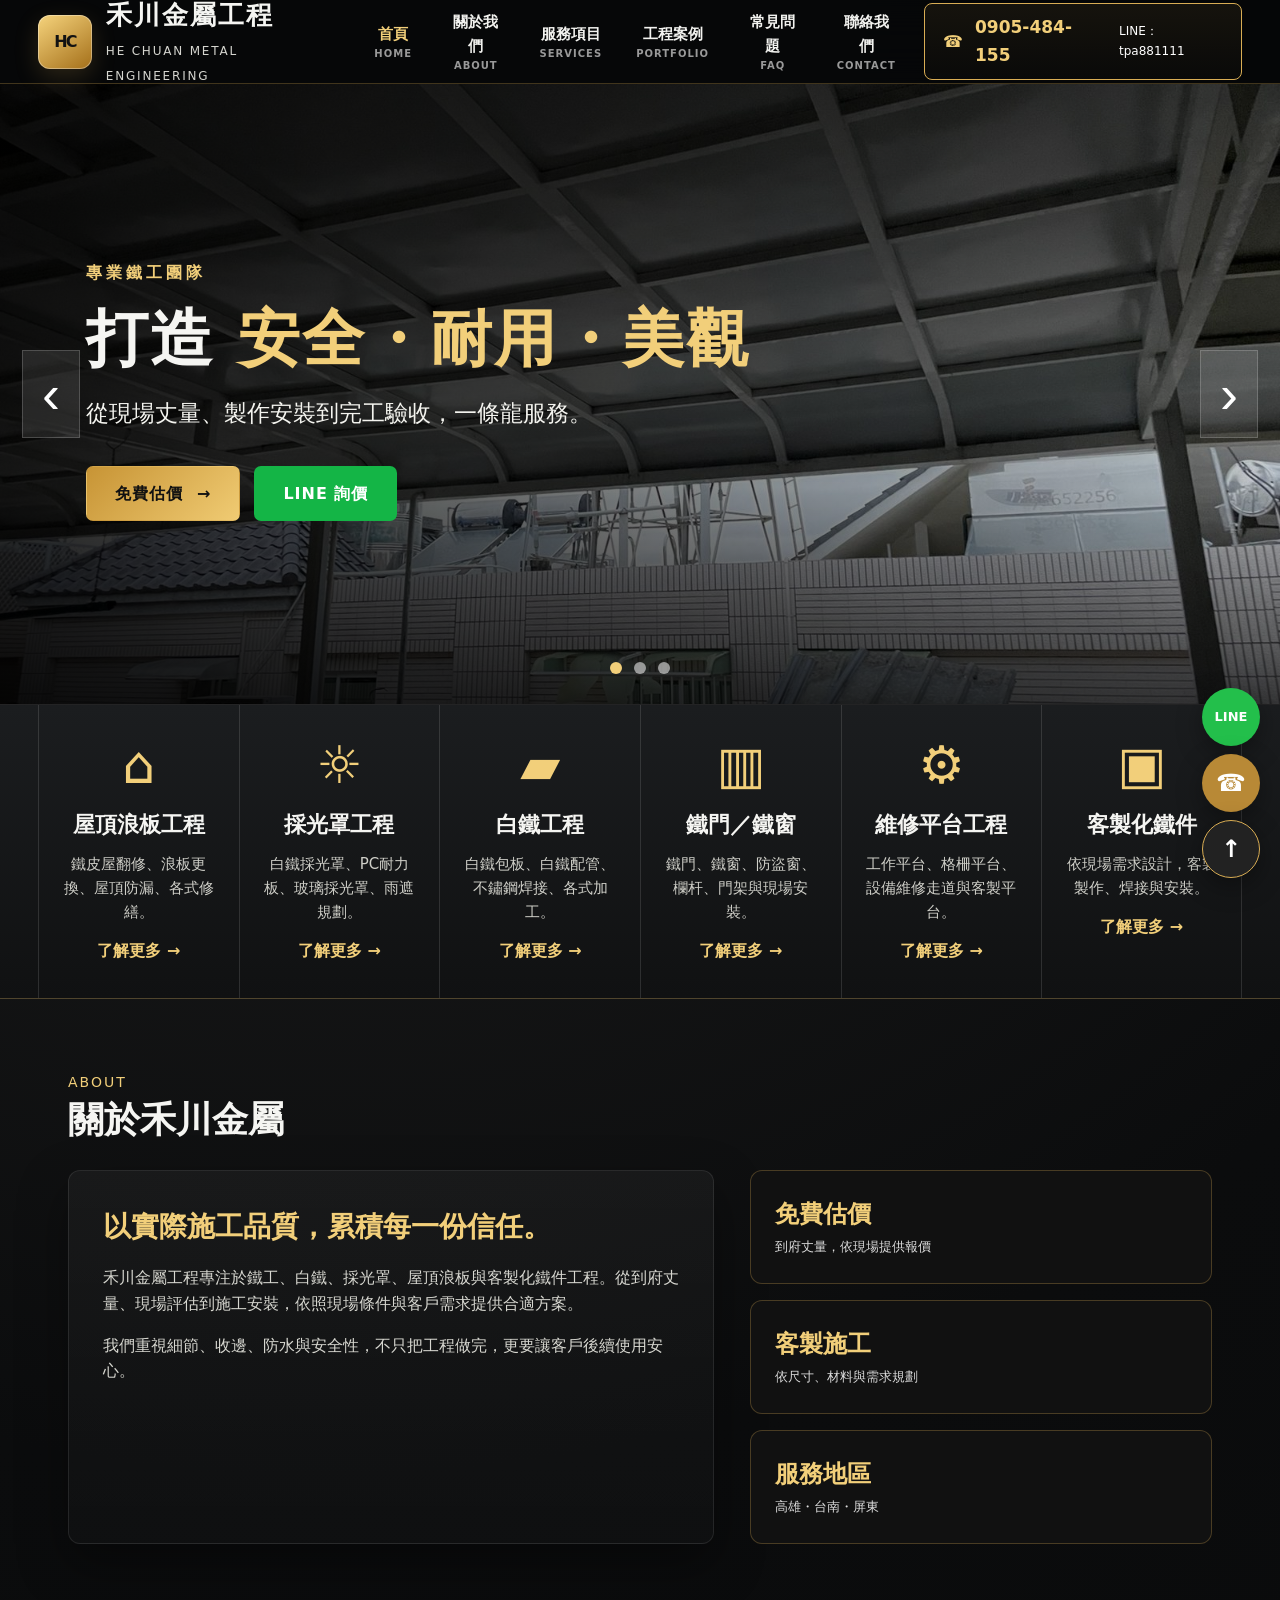
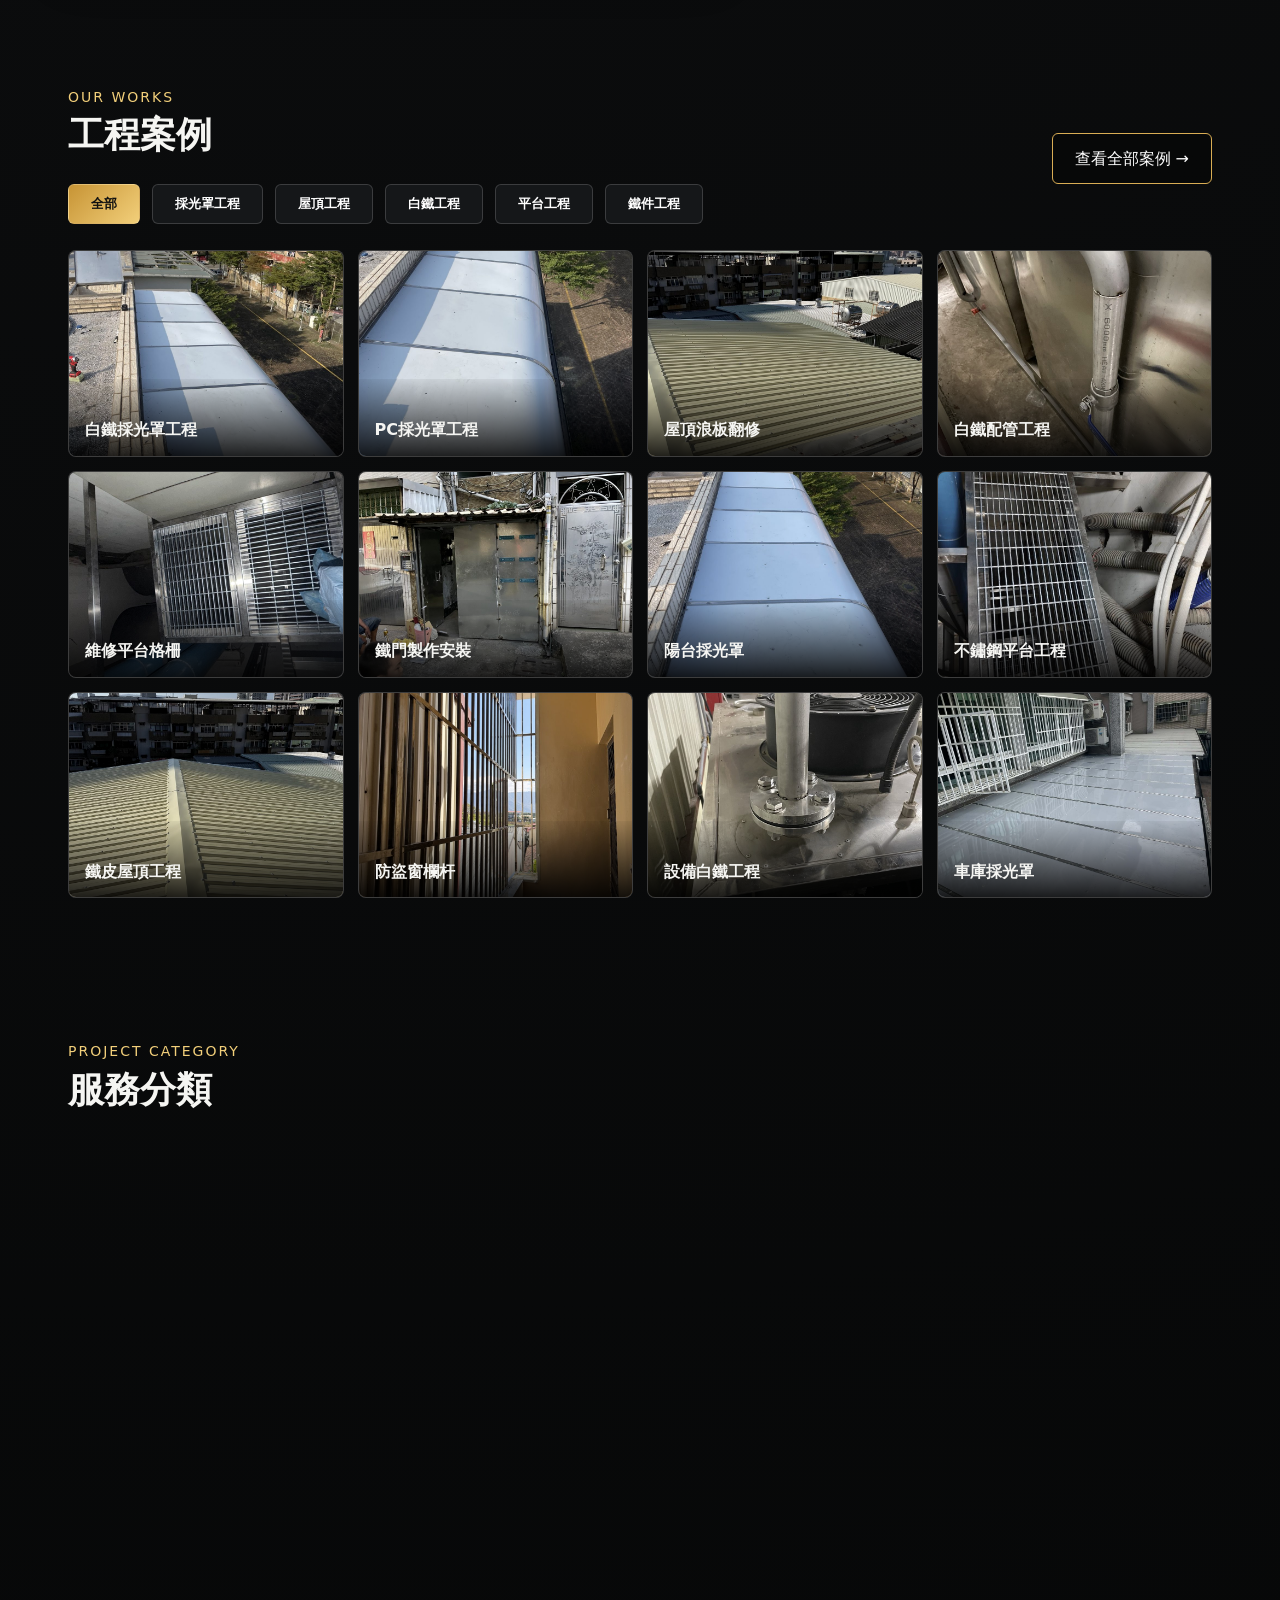
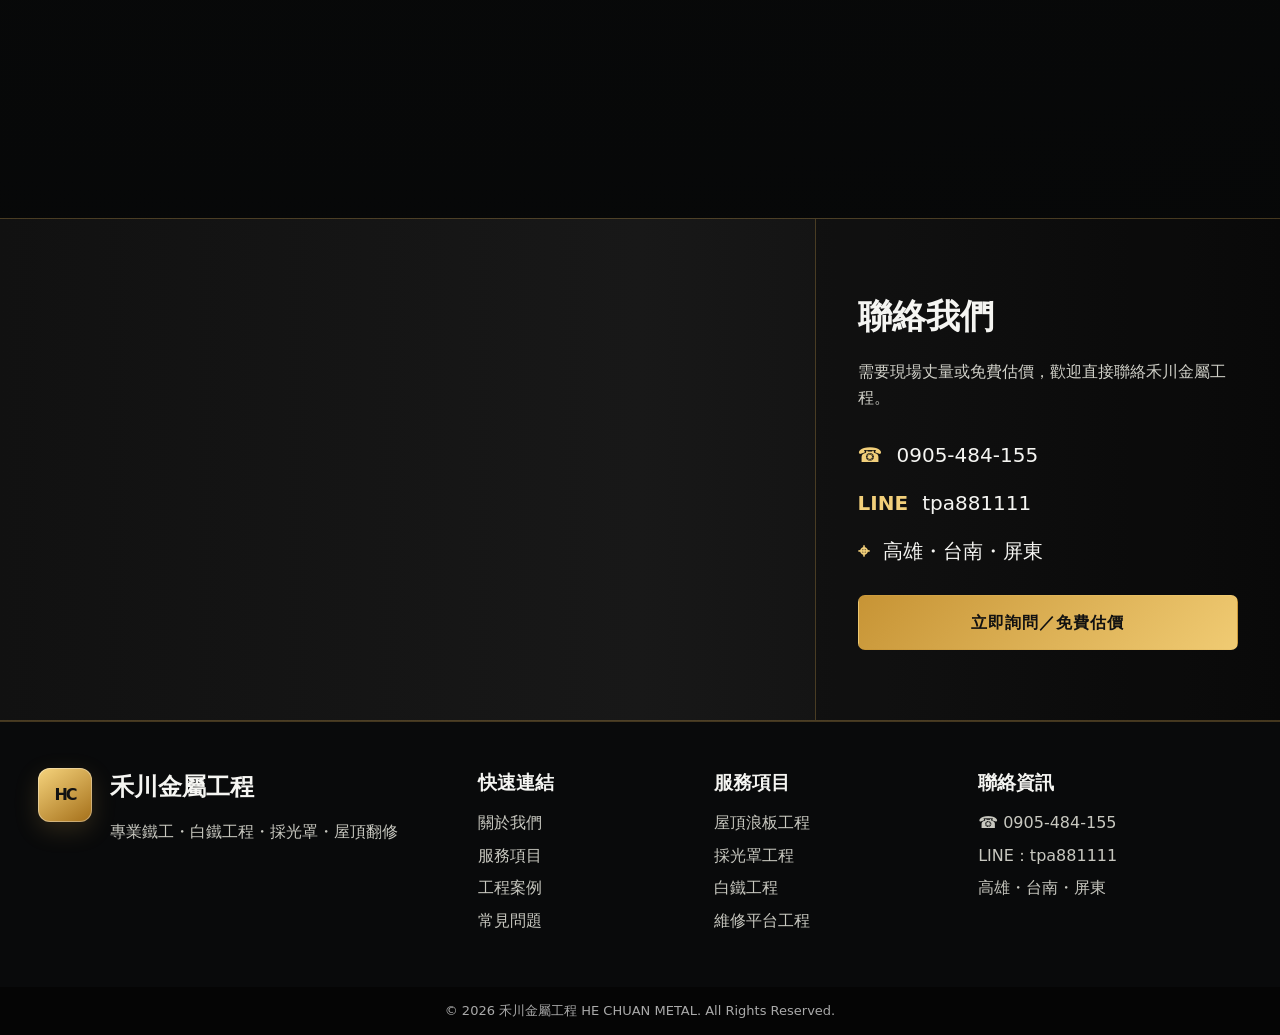
==== commit 5a6f3bb0: "Add files via upload" ====
--- a/index.html
+++ b/index.html
@@ -1,133 +1,164 @@
 <!doctype html>
 <html lang="zh-Hant">
 <head>
-  <meta charset="utf-8">
-  <meta name="viewport" content="width=device-width, initial-scale=1">
-  <title>禾川金屬｜高雄台南屏東鐵工、白鐵、採光罩、屋頂翻修</title>
-  <meta name="description" content="禾川金屬提供高雄、台南、屏東鐵工工程、白鐵工程、採光罩、鐵皮屋浪板翻修、防盜窗、維修平台與客製化鐵件施工。電話 0905-484-155，LINE：tpa881111。">
-  <link rel="stylesheet" href="style.css">
+  <meta charset="utf-8" />
+  <meta name="viewport" content="width=device-width, initial-scale=1" />
+  <title>禾川金屬工程｜高雄鐵工・採光罩・白鐵工程・屋頂翻修</title>
+  <meta name="description" content="禾川金屬工程，服務高雄、台南、屏東，提供屋頂浪板、採光罩、白鐵工程、鐵門鐵窗、維修平台與客製鐵件，免費現場估價、到府丈量。" />
+  <link rel="stylesheet" href="style.css" />
 </head>
 <body>
   <header class="site-header" id="top">
-    <a class="brand" href="#top" aria-label="禾川金屬首頁">
-      <img src="images/logo.jpg" alt="禾川金屬 Logo">
-      <span><b>禾川金屬</b><small>HE CHUAN METAL</small></span>
+    <a class="brand" href="#top" aria-label="禾川金屬工程首頁">
+      <span class="brand-mark">HC</span>
+      <span><strong>禾川金屬工程</strong><small>HE CHUAN METAL ENGINEERING</small></span>
     </a>
     <button class="menu-btn" aria-label="開啟選單">☰</button>
-    <nav class="nav">
-      <a href="#services">服務項目</a>
-      <a href="#projects">工程案例</a>
-      <a href="#process">施工流程</a>
-      <a href="#contact">聯絡我們</a>
+    <nav class="main-nav">
+      <a href="#top">首頁<small>HOME</small></a>
+      <a href="#about">關於我們<small>ABOUT</small></a>
+      <a href="#services">服務項目<small>SERVICES</small></a>
+      <a href="#works">工程案例<small>PORTFOLIO</small></a>
+      <a href="#faq">常見問題<small>FAQ</small></a>
+      <a href="#contact">聯絡我們<small>CONTACT</small></a>
     </nav>
+    <a class="phone-top" href="tel:0905484155"><span>☎</span><b>0905-484-155</b><small>LINE：tpa881111</small></a>
   </header>
 
   <main>
-    <section class="hero">
-      <div class="hero-bg"></div>
-      <div class="hero-overlay"></div>
+    <section class="hero" aria-label="禾川金屬工程主視覺">
+      <div class="hero-bg active" style="background-image:url('images/hero.jpg')"></div>
+      <div class="hero-bg" style="background-image:url('images/hero2.jpg')"></div>
+      <div class="hero-bg" style="background-image:url('images/hero3.jpg')"></div>
+      <button class="hero-arrow prev" aria-label="上一張">‹</button>
+      <button class="hero-arrow next" aria-label="下一張">›</button>
       <div class="hero-content reveal">
-        <p class="eyebrow">高雄｜台南｜屏東｜免費現場估價</p>
-        <h1>專業鐵工工程<br><span>用品質打造每一項金屬作品</span></h1>
-        <p class="hero-text">禾川金屬專營白鐵工程、採光罩、浪板屋頂翻修、防盜窗、鐵門、維修平台與客製化鐵件施工。</p>
+        <p class="eyebrow">專業鐵工團隊</p>
+        <h1>打造 <span>安全・耐用・美觀</span></h1>
+        <p class="lead">從現場丈量、製作安裝到完工驗收，一條龍服務。</p>
         <div class="hero-actions">
-          <a class="btn primary" href="tel:0905484155">立即來電 0905-484-155</a>
-          <a class="btn secondary" href="https://line.me/ti/p/tpa881111" target="_blank" rel="noopener">LINE 免費詢價</a>
+          <a class="btn gold" href="tel:0905484155">免費估價 <span>→</span></a>
+          <a class="btn line" href="https://line.me/ti/p/tpa881111">LINE 詢價</a>
         </div>
       </div>
-      <div class="hero-card reveal">
-        <b>工程實績</b>
-        <span>屋頂翻修・採光罩・白鐵工程・鐵門鐵窗</span>
+      <div class="dots"><span class="active"></span><span></span><span></span></div>
+    </section>
+
+    <section class="icon-strip" id="services">
+      <article class="service-card reveal">
+        <div class="service-icon">⌂</div><h3>屋頂浪板工程</h3><p>鐵皮屋翻修、浪板更換、屋頂防漏、各式修繕。</p><a href="#works">了解更多 →</a>
+      </article>
+      <article class="service-card reveal">
+        <div class="service-icon">☼</div><h3>採光罩工程</h3><p>白鐵採光罩、PC耐力板、玻璃採光罩、雨遮規劃。</p><a href="#works">了解更多 →</a>
+      </article>
+      <article class="service-card reveal">
+        <div class="service-icon">▰</div><h3>白鐵工程</h3><p>白鐵包板、白鐵配管、不鏽鋼焊接、各式加工。</p><a href="#works">了解更多 →</a>
+      </article>
+      <article class="service-card reveal">
+        <div class="service-icon">▥</div><h3>鐵門／鐵窗</h3><p>鐵門、鐵窗、防盜窗、欄杆、門架與現場安裝。</p><a href="#works">了解更多 →</a>
+      </article>
+      <article class="service-card reveal">
+        <div class="service-icon">⚙</div><h3>維修平台工程</h3><p>工作平台、格柵平台、設備維修走道與客製平台。</p><a href="#works">了解更多 →</a>
+      </article>
+      <article class="service-card reveal">
+        <div class="service-icon">▣</div><h3>客製化鐵件</h3><p>依現場需求設計，客製製作、焊接與安裝。</p><a href="#works">了解更多 →</a>
+      </article>
+    </section>
+
+    <section class="about section" id="about">
+      <div class="section-title reveal"><span>ABOUT</span><h2>關於禾川金屬</h2></div>
+      <div class="about-grid">
+        <div class="about-copy reveal">
+          <h3>以實際施工品質，累積每一份信任。</h3>
+          <p>禾川金屬工程專注於鐵工、白鐵、採光罩、屋頂浪板與客製化鐵件工程。從到府丈量、現場評估到施工安裝，依照現場條件與客戶需求提供合適方案。</p>
+          <p>我們重視細節、收邊、防水與安全性，不只把工程做完，更要讓客戶後續使用安心。</p>
+        </div>
+        <div class="adv-list reveal">
+          <div><b>免費估價</b><small>到府丈量，依現場提供報價</small></div>
+          <div><b>客製施工</b><small>依尺寸、材料與需求規劃</small></div>
+          <div><b>服務地區</b><small>高雄・台南・屏東</small></div>
+        </div>
       </div>
     </section>
 
-    <section class="section intro reveal">
-      <div>
-        <p class="eyebrow dark">ABOUT HE CHUAN</p>
-        <h2>看得見的施工細節，才是客戶信任的開始。</h2>
+    <section class="works section" id="works">
+      <div class="section-head">
+        <div class="section-title reveal"><span>OUR WORKS</span><h2>工程案例</h2></div>
+        <a class="outline-btn" href="#contact">查看全部案例 →</a>
       </div>
-      <p>我們重視現場丈量、材料選用、收邊防漏與完工細節，依照住宅、店面、工廠不同需求提供客製化金屬工程服務。</p>
-    </section>
-
-    <section class="section services" id="services">
-      <div class="section-head reveal">
-        <p class="eyebrow dark">SERVICES</p>
-        <h2>服務項目</h2>
-        <p>從住家小型鐵件到屋頂翻修、白鐵平台，皆可依現場需求規劃施工。</p>
+      <div class="filters reveal">
+        <button class="filter active" data-filter="all">全部</button>
+        <button class="filter" data-filter="canopy">採光罩工程</button>
+        <button class="filter" data-filter="roof">屋頂工程</button>
+        <button class="filter" data-filter="stainless">白鐵工程</button>
+        <button class="filter" data-filter="platform">平台工程</button>
+        <button class="filter" data-filter="gate">鐵件工程</button>
       </div>
-      <div class="service-grid">
-        <article class="service-card reveal"><span>01</span><h3>屋頂浪板翻修</h3><p>舊屋頂拆除、浪板更新、屋脊收邊、防水防漏改善。</p></article>
-        <article class="service-card reveal"><span>02</span><h3>採光罩工程</h3><p>PC耐力板、玻璃採光罩、白鐵骨架、採光罩維修更換。</p></article>
-        <article class="service-card reveal"><span>03</span><h3>白鐵工程</h3><p>SUS304白鐵製作、包板收邊、配管、客製焊接施工。</p></article>
-        <article class="service-card reveal"><span>04</span><h3>鐵門／鐵窗</h3><p>鐵門製作、防盜窗、防護欄、白鐵窗與客製鐵件。</p></article>
-        <article class="service-card reveal"><span>05</span><h3>維修平台</h3><p>白鐵平台、格柵平台、維修走道、工業設備周邊施工。</p></article>
-        <article class="service-card reveal"><span>06</span><h3>客製化鐵件</h3><p>依現場尺寸與用途設計製作，兼顧安全、耐用與外觀。</p></article>
+      <div class="gallery">
+        <figure class="work reveal" data-cat="canopy"><img src="images/canopy1.jpg" alt="白鐵採光罩工程" loading="lazy"><figcaption>白鐵採光罩工程</figcaption></figure>
+        <figure class="work reveal" data-cat="canopy"><img src="images/canopy2.jpg" alt="PC採光罩工程" loading="lazy"><figcaption>PC採光罩工程</figcaption></figure>
+        <figure class="work reveal" data-cat="roof"><img src="images/roof1.jpg" alt="屋頂浪板翻修工程" loading="lazy"><figcaption>屋頂浪板翻修</figcaption></figure>
+        <figure class="work reveal" data-cat="stainless"><img src="images/stainless1.jpg" alt="白鐵配管工程" loading="lazy"><figcaption>白鐵配管工程</figcaption></figure>
+        <figure class="work reveal" data-cat="platform"><img src="images/platform1.jpg" alt="維修平台格柵工程" loading="lazy"><figcaption>維修平台格柵</figcaption></figure>
+        <figure class="work reveal" data-cat="gate"><img src="images/gate1.jpg" alt="鐵門製作安裝" loading="lazy"><figcaption>鐵門製作安裝</figcaption></figure>
+        <figure class="work reveal" data-cat="canopy"><img src="images/canopy3.jpg" alt="陽台採光罩工程" loading="lazy"><figcaption>陽台採光罩</figcaption></figure>
+        <figure class="work reveal" data-cat="platform"><img src="images/platform2.jpg" alt="不鏽鋼平台工程" loading="lazy"><figcaption>不鏽鋼平台工程</figcaption></figure>
+        <figure class="work reveal" data-cat="roof"><img src="images/roof2.jpg" alt="鐵皮屋頂工程" loading="lazy"><figcaption>鐵皮屋頂工程</figcaption></figure>
+        <figure class="work reveal" data-cat="gate"><img src="images/bars1.jpg" alt="防盜窗欄杆工程" loading="lazy"><figcaption>防盜窗欄杆</figcaption></figure>
+        <figure class="work reveal" data-cat="stainless"><img src="images/stainless3.jpg" alt="設備白鐵工程" loading="lazy"><figcaption>設備白鐵工程</figcaption></figure>
+        <figure class="work reveal" data-cat="canopy"><img src="images/canopy5.jpg" alt="車庫採光罩工程" loading="lazy"><figcaption>車庫採光罩</figcaption></figure>
       </div>
     </section>
 
-    <section class="section projects" id="projects">
-      <div class="section-head reveal">
-        <p class="eyebrow dark">PROJECTS</p>
-        <h2>精選工程案例</h2>
-        <p>所有照片皆為禾川金屬實際施工紀錄。</p>
-      </div>
-      <div class="filter reveal">
-        <button class="active" data-filter="all">全部</button>
-        <button data-filter="roof">屋頂翻修</button>
-        <button data-filter="skylight">採光罩</button>
-        <button data-filter="stainless">白鐵工程</button>
-        <button data-filter="door">鐵門鐵窗</button>
-      </div>
-      <div class="gallery">
-        <figure class="project-card reveal" data-cat="roof"><img src="images/hero-roof.jpg" alt="屋頂浪板完工"><figcaption><b>屋頂浪板翻修</b><span>浪板更新・屋脊收邊</span></figcaption></figure>
-        <figure class="project-card reveal" data-cat="roof"><img src="images/roof-before.jpg" alt="舊屋頂拆除前"><figcaption><b>舊屋頂拆除</b><span>施工前／施工中紀錄</span></figcaption></figure>
-        <figure class="project-card reveal" data-cat="roof"><img src="images/roof-work.jpg" alt="屋頂拆除施工中"><figcaption><b>屋頂翻修施工</b><span>拆除、整理、重建</span></figcaption></figure>
-        <figure class="project-card reveal" data-cat="roof"><img src="images/roof-finish-1.jpg" alt="屋頂完工"><figcaption><b>浪板屋頂完工</b><span>大面積屋頂更新</span></figcaption></figure>
-        <figure class="project-card reveal" data-cat="skylight"><img src="images/skylight-green.jpg" alt="綠色採光罩"><figcaption><b>採光罩工程</b><span>PC板・收邊防漏</span></figcaption></figure>
-        <figure class="project-card reveal" data-cat="skylight"><img src="images/skylight-clear.jpg" alt="透明採光罩"><figcaption><b>平面採光罩</b><span>採光佳、外觀俐落</span></figcaption></figure>
-        <figure class="project-card reveal" data-cat="skylight"><img src="images/skylight-frame.jpg" alt="採光罩骨架"><figcaption><b>採光罩骨架</b><span>白鐵骨架施工</span></figcaption></figure>
-        <figure class="project-card reveal" data-cat="stainless"><img src="images/platform.jpg" alt="白鐵維修平台"><figcaption><b>白鐵維修平台</b><span>格柵平台・維修走道</span></figcaption></figure>
-        <figure class="project-card reveal" data-cat="stainless"><img src="images/pipe.jpg" alt="白鐵配管"><figcaption><b>白鐵配管</b><span>設備配管・客製焊接</span></figcaption></figure>
-        <figure class="project-card reveal" data-cat="door"><img src="images/gate-finish.jpg" alt="黑色鐵門完工"><figcaption><b>鐵門工程</b><span>大門製作與安裝</span></figcaption></figure>
-        <figure class="project-card reveal" data-cat="door"><img src="images/window-bars.jpg" alt="白鐵防盜窗"><figcaption><b>防盜窗工程</b><span>白鐵窗・防護欄</span></figcaption></figure>
-        <figure class="project-card reveal" data-cat="door"><img src="images/balcony.jpg" alt="白鐵防護欄"><figcaption><b>白鐵防護欄</b><span>安全、美觀、耐用</span></figcaption></figure>
+    <section class="section project-groups">
+      <div class="section-title reveal"><span>PROJECT CATEGORY</span><h2>服務分類</h2></div>
+      <div class="category-grid">
+        <article class="category reveal"><img src="images/roof3.jpg" alt="屋頂工程"><div><h3>屋頂／浪板工程</h3><p>鐵皮屋、浪板更換、屋頂翻修、防漏收邊。</p></div></article>
+        <article class="category reveal"><img src="images/canopy4.jpg" alt="採光罩工程"><div><h3>採光罩工程</h3><p>白鐵採光罩、PC耐力板、玻璃採光罩。</p></div></article>
+        <article class="category reveal"><img src="images/stainless2.jpg" alt="白鐵工程"><div><h3>白鐵工程</h3><p>白鐵配管、包板、扶手、欄杆、不鏽鋼製作。</p></div></article>
+        <article class="category reveal"><img src="images/gate2.jpg" alt="鐵件工程"><div><h3>鐵門／鐵窗工程</h3><p>防盜窗、鐵門、鐵窗、圍籬與現場安裝。</p></div></article>
+        <article class="category reveal"><img src="images/platform3.jpg" alt="平台工程"><div><h3>維修平台工程</h3><p>工作平台、格柵平台、設備維修走道。</p></div></article>
+        <article class="category reveal"><img src="images/bars2.jpg" alt="客製鐵件"><div><h3>客製化鐵件</h3><p>依照現場尺寸與需求，客製設計與施工。</p></div></article>
       </div>
     </section>
 
-    <section class="section process" id="process">
-      <div class="section-head reveal"><p class="eyebrow dark">PROCESS</p><h2>施工流程</h2></div>
-      <div class="timeline reveal">
-        <div><b>01 現場丈量</b><p>確認尺寸、需求、環境與施工條件。</p></div>
-        <div><b>02 規劃估價</b><p>依材料、規格與工法提供估價。</p></div>
-        <div><b>03 專業施工</b><p>重視焊接、固定、收邊與防漏細節。</p></div>
-        <div><b>04 完工交付</b><p>確認完工品質，提供後續維修建議。</p></div>
-      </div>
-    </section>
-
-    <section class="contact" id="contact">
-      <div class="contact-inner reveal">
-        <p class="eyebrow">CONTACT</p>
-        <h2>需要鐵工或白鐵工程？</h2>
-        <p>歡迎直接來電或加入 LINE，提供照片與尺寸，我們協助初步評估。</p>
-        <div class="contact-box">
-          <a href="tel:0905484155"><small>電話</small><b>0905-484-155</b></a>
-          <a href="https://line.me/ti/p/tpa881111" target="_blank" rel="noopener"><small>LINE</small><b>tpa881111</b></a>
-          <span><small>服務地區</small><b>高雄・台南・屏東</b></span>
+    <section class="faq-contact" id="faq">
+      <div class="faq-box section">
+        <div class="section-title reveal"><span>FAQ</span><h2>常見問題</h2></div>
+        <div class="faq-list reveal">
+          <details><summary>有提供免費估價嗎？</summary><p>有，提供免費現場估價，歡迎來電或透過 LINE 預約。</p></details>
+          <details><summary>可以到府丈量嗎？</summary><p>可以，一律由專人到府現場丈量，依照實際需求提供施工方案與報價。</p></details>
+          <details><summary>有提供保固嗎？</summary><p>有，保固內容會依不同工程項目、施工方式與使用材料而有所不同。</p></details>
+          <details><summary>施工需要多久？</summary><p>施工時間會依工程內容、施工範圍及客戶選擇材料而定，估價時會說明預估工期。</p></details>
+          <details><summary>服務地區有哪些？</summary><p>目前主要服務高雄、台南、屏東地區。</p></details>
         </div>
       </div>
+      <aside class="contact-panel" id="contact">
+        <h2>聯絡我們</h2>
+        <p>需要現場丈量或免費估價，歡迎直接聯絡禾川金屬工程。</p>
+        <ul>
+          <li><span>☎</span><a href="tel:0905484155">0905-484-155</a></li>
+          <li><span>LINE</span><a href="https://line.me/ti/p/tpa881111">tpa881111</a></li>
+          <li><span>⌖</span>高雄・台南・屏東</li>
+        </ul>
+        <a class="btn gold wide" href="tel:0905484155">立即詢問／免費估價</a>
+      </aside>
     </section>
   </main>
 
-  <footer>
-    <p>© 2026 禾川金屬 HE CHUAN METAL. All Rights Reserved.</p>
+  <footer class="footer">
+    <div class="footer-brand"><span class="brand-mark">HC</span><div><h2>禾川金屬工程</h2><p>專業鐵工・白鐵工程・採光罩・屋頂翻修</p></div></div>
+    <div class="footer-links"><h3>快速連結</h3><a href="#about">關於我們</a><a href="#services">服務項目</a><a href="#works">工程案例</a><a href="#faq">常見問題</a></div>
+    <div class="footer-links"><h3>服務項目</h3><a>屋頂浪板工程</a><a>採光罩工程</a><a>白鐵工程</a><a>維修平台工程</a></div>
+    <div class="footer-contact"><h3>聯絡資訊</h3><p>☎ 0905-484-155</p><p>LINE：tpa881111</p><p>高雄・台南・屏東</p></div>
   </footer>
+  <div class="copyright">© 2026 禾川金屬工程 HE CHUAN METAL. All Rights Reserved.</div>
 
-  <div class="float-actions">
-    <a class="call" href="tel:0905484155">電話</a>
-    <a class="line" href="https://line.me/ti/p/tpa881111" target="_blank" rel="noopener">LINE</a>
-  </div>
+  <a class="float line-float" href="https://line.me/ti/p/tpa881111" aria-label="LINE聯絡">LINE</a>
+  <a class="float phone-float" href="tel:0905484155" aria-label="電話聯絡">☎</a>
+  <a class="float top-float" href="#top" aria-label="回到上方">↑</a>
 
-  <div class="lightbox" aria-hidden="true"><button aria-label="關閉">×</button><img alt="工程照片放大預覽"></div>
+  <div class="lightbox" aria-hidden="true"><button class="close-lightbox">×</button><img alt="工程照片放大預覽"></div>
   <script src="script.js"></script>
 </body>
 </html>
--- a/style.css
+++ b/style.css
@@ -1 +1 @@
-:root{--dark:#08090b;--panel:#11151b;--muted:#6d7480;--text:#161a20;--white:#fff;--line:#e7e8ea;--orange:#f36b21;--orange2:#ff9a3d;--silver:#d8dde3}*{box-sizing:border-box}html{scroll-behavior:smooth}body{margin:0;font-family:-apple-system,BlinkMacSystemFont,"Segoe UI","Noto Sans TC","Microsoft JhengHei",sans-serif;color:var(--text);background:#f5f6f7;line-height:1.7}a{text-decoration:none;color:inherit}img{max-width:100%;display:block}.site-header{position:fixed;top:0;left:0;right:0;z-index:50;display:flex;align-items:center;justify-content:space-between;padding:14px 6vw;background:rgba(8,9,11,.82);backdrop-filter:blur(14px);border-bottom:1px solid rgba(255,255,255,.08)}.brand{display:flex;align-items:center;gap:12px;color:#fff}.brand img{width:42px;height:42px;border-radius:50%;object-fit:cover;border:1px solid rgba(255,255,255,.2)}.brand b{display:block;font-size:18px;letter-spacing:.08em}.brand small{display:block;color:#aeb5bf;font-size:10px;letter-spacing:.18em}.nav{display:flex;gap:28px;color:#fff;font-size:15px}.nav a{opacity:.84}.nav a:hover{color:var(--orange)}.menu-btn{display:none;background:transparent;color:#fff;border:0;font-size:26px}.hero{min-height:100vh;position:relative;display:grid;place-items:center;overflow:hidden;background:#000}.hero-bg{position:absolute;inset:0;background:url('images/hero-roof.jpg') center/cover no-repeat;transform:scale(1.04);animation:slowZoom 13s ease-in-out infinite alternate}.hero-overlay{position:absolute;inset:0;background:linear-gradient(90deg,rgba(0,0,0,.86),rgba(0,0,0,.45),rgba(0,0,0,.25)),linear-gradient(0deg,rgba(0,0,0,.55),transparent)}@keyframes slowZoom{to{transform:scale(1.11)}}.hero-content{position:relative;z-index:2;width:min(1180px,88vw);color:#fff;padding-top:80px}.eyebrow{letter-spacing:.18em;color:var(--orange2);font-size:13px;font-weight:700;text-transform:uppercase}.eyebrow.dark{color:var(--orange)}.hero h1{font-size:clamp(42px,7vw,92px);line-height:1.03;margin:12px 0 18px;letter-spacing:.03em}.hero h1 span{color:#e9edf2}.hero-text{max-width:700px;font-size:20px;color:#d7dbe0}.hero-actions{display:flex;gap:14px;flex-wrap:wrap;margin-top:30px}.btn{display:inline-flex;align-items:center;justify-content:center;padding:13px 22px;border-radius:999px;font-weight:800}.btn.primary{background:linear-gradient(135deg,var(--orange),var(--orange2));color:#111}.btn.secondary{border:1px solid rgba(255,255,255,.35);color:#fff;background:rgba(255,255,255,.08)}.hero-card{position:absolute;right:6vw;bottom:8vh;z-index:2;color:#fff;background:rgba(15,18,24,.74);border:1px solid rgba(255,255,255,.16);border-radius:18px;padding:22px 26px;backdrop-filter:blur(12px)}.hero-card b{display:block;font-size:22px}.hero-card span{color:#cbd1d8}.section{padding:96px 6vw}.intro{display:grid;grid-template-columns:1fr 1fr;gap:50px;background:#fff}.intro h2,.section-head h2,.contact h2{font-size:clamp(30px,4vw,52px);line-height:1.15;margin:8px 0 16px}.intro p{font-size:18px;color:#515761}.section-head{max-width:760px;margin:0 auto 38px;text-align:center}.section-head p{color:#666}.services{background:#f3f4f5}.service-grid{display:grid;grid-template-columns:repeat(3,1fr);gap:18px}.service-card{background:#fff;border:1px solid var(--line);border-radius:22px;padding:28px;box-shadow:0 20px 50px rgba(0,0,0,.05)}.service-card span{color:var(--orange);font-weight:900;letter-spacing:.1em}.service-card h3{font-size:24px;margin:12px 0 8px}.service-card p{color:#606771;margin:0}.projects{background:#fff}.filter{display:flex;gap:10px;justify-content:center;flex-wrap:wrap;margin-bottom:28px}.filter button{border:1px solid #d8dce0;background:#fff;padding:10px 16px;border-radius:999px;cursor:pointer;font-weight:700}.filter button.active{background:#11151b;color:#fff;border-color:#11151b}.gallery{display:grid;grid-template-columns:repeat(3,1fr);gap:18px}.project-card{margin:0;position:relative;border-radius:22px;overflow:hidden;background:#111;min-height:280px;box-shadow:0 18px 50px rgba(0,0,0,.12);cursor:pointer}.project-card img{width:100%;height:310px;object-fit:cover;transition:.45s ease}.project-card:hover img{transform:scale(1.06)}.project-card figcaption{position:absolute;left:0;right:0;bottom:0;padding:60px 20px 18px;color:#fff;background:linear-gradient(transparent,rgba(0,0,0,.82))}.project-card b{display:block;font-size:20px}.project-card span{color:#d0d4d9}.process{background:#11151b;color:#fff}.process .section-head p{color:var(--orange2)}.timeline{display:grid;grid-template-columns:repeat(4,1fr);gap:14px}.timeline div{border:1px solid rgba(255,255,255,.12);border-radius:20px;padding:24px;background:rgba(255,255,255,.04)}.timeline b{color:#fff}.timeline p{color:#bfc6ce;margin-bottom:0}.contact{padding:100px 6vw;background:linear-gradient(135deg,#0a0d12,#1a2028);color:#fff}.contact-inner{max-width:980px;margin:auto;text-align:center}.contact p{color:#cbd1d8}.contact-box{display:grid;grid-template-columns:repeat(3,1fr);gap:14px;margin-top:34px}.contact-box a,.contact-box span{background:rgba(255,255,255,.08);border:1px solid rgba(255,255,255,.15);border-radius:20px;padding:22px}.contact-box small{display:block;color:#98a1ad}.contact-box b{font-size:24px}footer{background:#050607;color:#7f8791;text-align:center;padding:24px}.float-actions{position:fixed;right:18px;bottom:18px;z-index:60;display:flex;gap:10px}.float-actions a{padding:12px 16px;border-radius:999px;color:#fff;font-weight:900;box-shadow:0 14px 35px rgba(0,0,0,.25)}.float-actions .call{background:#11151b}.float-actions .line{background:#00b900}.lightbox{position:fixed;inset:0;background:rgba(0,0,0,.88);z-index:100;display:none;align-items:center;justify-content:center;padding:28px}.lightbox.open{display:flex}.lightbox img{max-height:86vh;max-width:92vw;border-radius:16px}.lightbox button{position:absolute;top:20px;right:24px;background:#fff;border:0;border-radius:50%;width:42px;height:42px;font-size:28px;cursor:pointer}.reveal{opacity:0;transform:translateY(22px);transition:.7s ease}.reveal.show{opacity:1;transform:none}@media(max-width:900px){.menu-btn{display:block}.nav{position:absolute;top:70px;left:0;right:0;display:none;flex-direction:column;background:#08090b;padding:20px 6vw;border-top:1px solid rgba(255,255,255,.08)}.nav.open{display:flex}.hero{place-items:end start;padding:120px 6vw 140px}.hero-content{width:100%;padding-top:0}.hero-text{font-size:17px}.hero-card{left:6vw;right:6vw;bottom:20px}.intro{grid-template-columns:1fr}.service-grid,.gallery,.timeline,.contact-box{grid-template-columns:1fr}.section{padding:70px 6vw}.project-card img{height:260px}.float-actions{left:12px;right:12px}.float-actions a{flex:1;text-align:center}.brand b{font-size:16px}}+:root{--bg:#080909;--panel:#111314;--panel2:#181a1c;--gold:#d9ad54;--gold2:#f2cf7a;--text:#f5f5f2;--muted:#b8b8b0;--line:rgba(217,173,84,.28);--shadow:0 20px 50px rgba(0,0,0,.38)}*{box-sizing:border-box}html{scroll-behavior:smooth}body{margin:0;background:radial-gradient(circle at 25% 0,#222 0,#0b0c0d 34%,#050606 100%);color:var(--text);font-family:"Noto Sans TC","Microsoft JhengHei",system-ui,sans-serif;line-height:1.6}a{color:inherit;text-decoration:none}img{max-width:100%;display:block}.site-header{position:sticky;top:0;z-index:1000;height:84px;background:rgba(5,6,7,.92);backdrop-filter:blur(18px);border-bottom:1px solid var(--line);display:flex;align-items:center;gap:28px;padding:0 38px}.brand{display:flex;align-items:center;gap:14px;min-width:260px}.brand-mark{width:54px;height:54px;border-radius:12px;background:linear-gradient(145deg,#f6d47d,#a46f19);color:#121212;display:inline-grid;place-items:center;font-weight:900;letter-spacing:-2px;box-shadow:inset 0 0 0 1px rgba(255,255,255,.35),0 8px 24px rgba(217,173,84,.18)}.brand strong{font-size:26px;display:block;letter-spacing:2px}.brand small{font-size:12px;color:#d5d5cf;letter-spacing:1.8px}.main-nav{display:flex;align-items:center;gap:34px;margin-left:auto}.main-nav a{font-weight:700;font-size:15px;color:#f2f2ef;text-align:center;position:relative}.main-nav a small{display:block;font-size:10px;color:#999;letter-spacing:1px}.main-nav a:hover,.main-nav a:first-child{color:var(--gold2)}.phone-top{border:1px solid var(--gold);border-radius:8px;padding:10px 18px;display:flex;align-items:center;gap:12px;color:var(--gold2);background:linear-gradient(180deg,rgba(217,173,84,.08),rgba(217,173,84,.02))}.phone-top b{font-size:17px;display:block}.phone-top small{display:block;color:#fff;font-size:12px}.menu-btn{display:none;margin-left:auto;background:none;border:1px solid var(--line);color:#fff;border-radius:8px;font-size:24px;padding:6px 12px}.hero{height:620px;position:relative;overflow:hidden;background:#000}.hero-bg{position:absolute;inset:0;background-size:cover;background-position:center;opacity:0;transform:scale(1.04);transition:opacity .8s ease,transform 6s ease}.hero-bg.active{opacity:1;transform:scale(1)}.hero:after{content:"";position:absolute;inset:0;background:linear-gradient(90deg,rgba(0,0,0,.82),rgba(0,0,0,.55) 42%,rgba(0,0,0,.18)),linear-gradient(0deg,rgba(0,0,0,.70),transparent 35%,rgba(0,0,0,.25))}.hero-content{position:relative;z-index:2;max-width:1180px;margin:0 auto;padding:160px 36px 0}.eyebrow{color:var(--gold2);font-weight:700;letter-spacing:4px}.hero h1{font-size:62px;line-height:1.18;margin:0 0 20px;letter-spacing:2px}.hero h1 span{color:var(--gold2)}.lead{font-size:23px;color:#f4f4ef;margin:0 0 34px}.btn{display:inline-flex;align-items:center;justify-content:center;gap:14px;border-radius:7px;padding:14px 28px;font-weight:900;letter-spacing:1px;border:1px solid transparent;transition:.25s}.btn.gold{background:linear-gradient(135deg,#c79435,#f0cb73);color:#111}.btn.gold:hover{filter:brightness(1.12);transform:translateY(-2px)}.btn.line{background:#14b546;color:#fff}.hero-actions{display:flex;gap:14px}.hero-arrow{position:absolute;top:50%;z-index:3;transform:translateY(-50%);background:rgba(255,255,255,.1);color:#fff;border:1px solid rgba(255,255,255,.18);font-size:54px;width:58px;height:88px;cursor:pointer}.hero-arrow.prev{left:22px}.hero-arrow.next{right:22px}.dots{position:absolute;z-index:3;left:50%;bottom:30px;transform:translateX(-50%);display:flex;gap:12px}.dots span{width:12px;height:12px;border-radius:50%;background:#d8d8d8;opacity:.65}.dots .active{background:var(--gold2);opacity:1}.icon-strip{display:grid;grid-template-columns:repeat(6,1fr);border-top:1px solid rgba(255,255,255,.08);border-bottom:1px solid var(--line);background:linear-gradient(180deg,#1b1d1f,#101112);max-width:100%;padding:0 38px}.service-card{min-height:230px;padding:34px 22px;border-left:1px solid rgba(255,255,255,.12);text-align:center;transition:.25s}.service-card:last-child{border-right:1px solid rgba(255,255,255,.12)}.service-card:hover{background:rgba(217,173,84,.05);transform:translateY(-4px)}.service-icon{font-size:52px;color:var(--gold2);line-height:1;margin-bottom:16px}.service-card h3{font-size:22px;margin:0 0 10px}.service-card p{color:#cfcfc8;font-size:15px;margin:0 0 14px}.service-card a{color:var(--gold2);font-weight:700}.section{padding:70px 38px;max-width:1220px;margin:auto}.section-title span{color:var(--gold2);letter-spacing:2px;font-size:14px}.section-title h2{font-size:36px;line-height:1.2;margin:4px 0 28px}.about-grid{display:grid;grid-template-columns:1.4fr 1fr;gap:36px}.about-copy{background:linear-gradient(180deg,rgba(255,255,255,.04),rgba(255,255,255,.02));border:1px solid rgba(255,255,255,.09);padding:34px;border-radius:12px;box-shadow:var(--shadow)}.about-copy h3{font-size:28px;margin:0 0 16px;color:var(--gold2)}.about-copy p{color:#d7d7d0}.adv-list{display:grid;gap:16px}.adv-list div{background:#111;border:1px solid var(--line);border-radius:12px;padding:24px}.adv-list b{font-size:24px;color:var(--gold2);display:block}.adv-list small{color:#ddd}.section-head{max-width:1220px;margin:auto;display:flex;align-items:end;justify-content:space-between;gap:20px}.outline-btn{border:1px solid var(--gold);color:#fff;border-radius:6px;padding:12px 22px;background:rgba(0,0,0,.3)}.filters{display:flex;flex-wrap:wrap;gap:12px;margin-bottom:26px}.filter{background:#151719;color:#fff;border:1px solid rgba(255,255,255,.16);padding:10px 22px;border-radius:6px;cursor:pointer;font-weight:700}.filter.active,.filter:hover{background:linear-gradient(135deg,#c79435,#f2cf7a);color:#111}.gallery{display:grid;grid-template-columns:repeat(4,1fr);gap:14px}.work{position:relative;margin:0;overflow:hidden;border:1px solid rgba(255,255,255,.12);border-radius:8px;aspect-ratio:4/3;cursor:pointer;background:#222}.work img{width:100%;height:100%;object-fit:cover;transition:.35s;filter:saturate(.95) contrast(1.02)}.work:hover img{transform:scale(1.06)}.work figcaption{position:absolute;left:0;right:0;bottom:0;background:linear-gradient(0deg,rgba(0,0,0,.86),rgba(0,0,0,.05));padding:38px 16px 13px;font-weight:800}.work.hide{display:none}.category-grid{display:grid;grid-template-columns:repeat(3,1fr);gap:18px}.category{background:#111;border:1px solid rgba(255,255,255,.12);border-radius:12px;overflow:hidden;box-shadow:var(--shadow)}.category img{height:190px;width:100%;object-fit:cover}.category div{padding:20px}.category h3{color:var(--gold2);margin:0 0 8px}.category p{margin:0;color:#d0d0c8}.faq-contact{display:grid;grid-template-columns:1.4fr .8fr;border-top:1px solid var(--line);border-bottom:1px solid var(--line);background:linear-gradient(90deg,#111,#181818,#0b0b0b)}.faq-box{margin:0;max-width:none}.faq-list{display:grid;grid-template-columns:1fr 1fr;gap:12px}details{background:rgba(0,0,0,.24);border:1px solid rgba(255,255,255,.14);border-radius:6px;padding:16px 18px}summary{cursor:pointer;font-weight:800;list-style:none;display:flex;justify-content:space-between}summary:after{content:"+";color:var(--gold2);font-size:22px}details[open] summary:after{content:"−"}details p{color:#d3d3cc;margin-bottom:0}.contact-panel{padding:70px 42px;border-left:1px solid var(--line);background:rgba(0,0,0,.18)}.contact-panel h2{font-size:34px;margin:0 0 12px}.contact-panel p{color:#d0d0c8}.contact-panel ul{list-style:none;padding:0;margin:28px 0}.contact-panel li{display:flex;gap:14px;align-items:center;margin:16px 0;font-size:20px}.contact-panel span{color:var(--gold2);font-weight:900}.wide{width:100%}.footer{display:grid;grid-template-columns:1.4fr .7fr .8fr .9fr;gap:30px;padding:46px 38px;background:#090a0b;border-top:1px solid var(--line);max-width:100%}.footer-brand{display:flex;gap:18px;align-items:flex-start}.footer h2,.footer h3{margin:0 0 12px}.footer p,.footer a{display:block;color:#c8c8c0;margin:7px 0}.copyright{text-align:center;background:#050505;color:#aaa;padding:14px;font-size:13px}.float{position:fixed;right:20px;z-index:999;border-radius:50%;width:58px;height:58px;display:grid;place-items:center;font-weight:900;box-shadow:0 8px 26px rgba(0,0,0,.35)}.line-float{bottom:154px;background:#23bf4b;color:#fff;font-size:13px}.phone-float{bottom:88px;background:#b88936;color:#fff;font-size:24px}.top-float{bottom:22px;background:#222;border:1px solid var(--gold);color:#fff;font-size:24px}.lightbox{display:none;position:fixed;inset:0;background:rgba(0,0,0,.9);z-index:2000;align-items:center;justify-content:center;padding:30px}.lightbox.show{display:flex}.lightbox img{max-width:min(1120px,96vw);max-height:86vh;object-fit:contain;border:1px solid var(--line)}.close-lightbox{position:absolute;right:24px;top:20px;background:transparent;border:0;color:#fff;font-size:46px;cursor:pointer}.reveal{opacity:0;transform:translateY(20px);transition:opacity .65s ease,transform .65s ease}.reveal.show{opacity:1;transform:none}@media (max-width:1050px){.site-header{height:auto;padding:14px 18px;flex-wrap:wrap}.menu-btn{display:block}.main-nav{display:none;order:10;width:100%;grid-template-columns:repeat(2,1fr);gap:0;border-top:1px solid var(--line);padding-top:10px}.main-nav.open{display:grid}.phone-top{display:none}.icon-strip{grid-template-columns:repeat(2,1fr);padding:0}.hero h1{font-size:42px}.hero{height:560px}.gallery{grid-template-columns:repeat(2,1fr)}.category-grid{grid-template-columns:1fr 1fr}.faq-contact{grid-template-columns:1fr}.contact-panel{border-left:0;border-top:1px solid var(--line)}.footer{grid-template-columns:1fr 1fr}.about-grid{grid-template-columns:1fr}}@media (max-width:640px){.brand{min-width:0}.brand-mark{width:45px;height:45px}.brand strong{font-size:20px}.brand small{font-size:10px}.hero{height:560px}.hero-content{padding:118px 22px 0}.hero h1{font-size:34px}.lead{font-size:18px}.hero-actions{flex-direction:column;align-items:flex-start}.hero-arrow{display:none}.section{padding:52px 18px}.icon-strip{grid-template-columns:1fr}.service-card{min-height:auto}.gallery,.category-grid,.faq-list,.footer{grid-template-columns:1fr}.section-head{display:block}.outline-btn{display:inline-block;margin-bottom:22px}.float{width:50px;height:50px;right:14px}.line-float{bottom:132px}.phone-float{bottom:76px}.top-float{bottom:20px}}
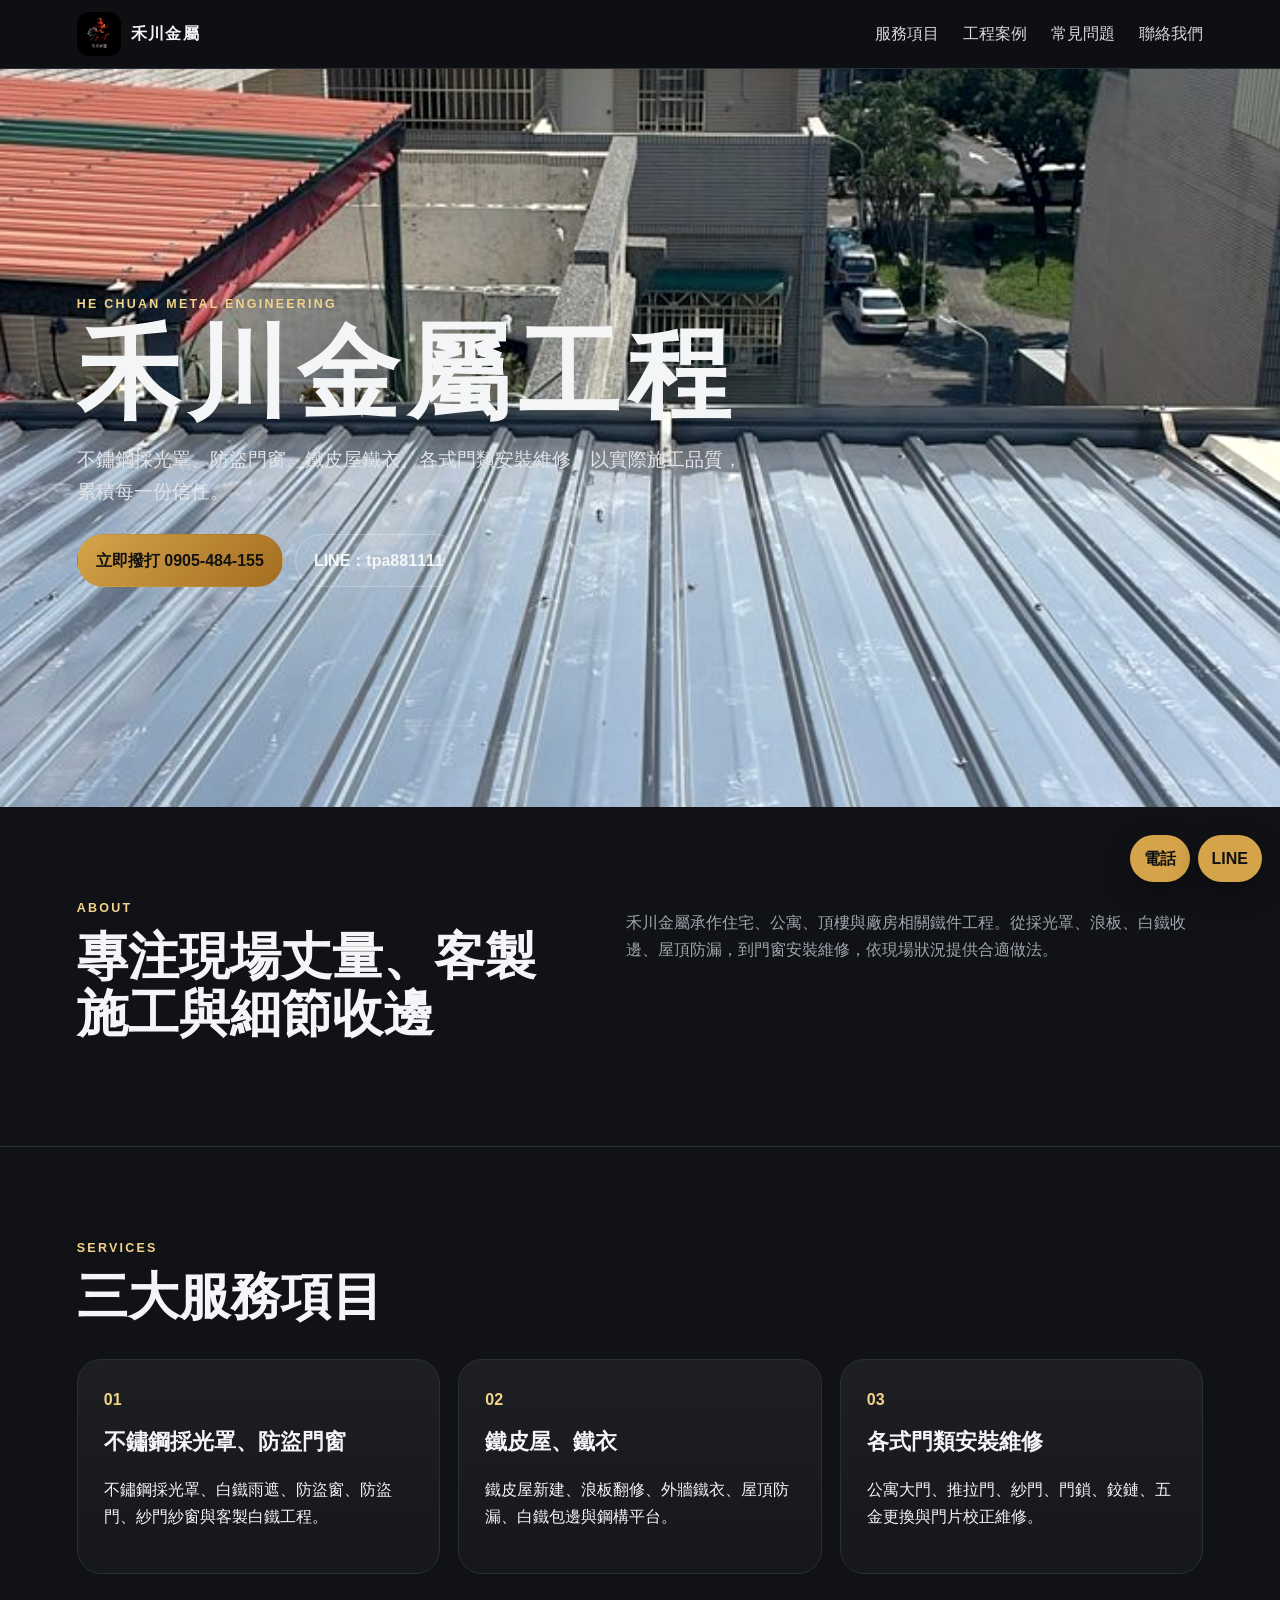
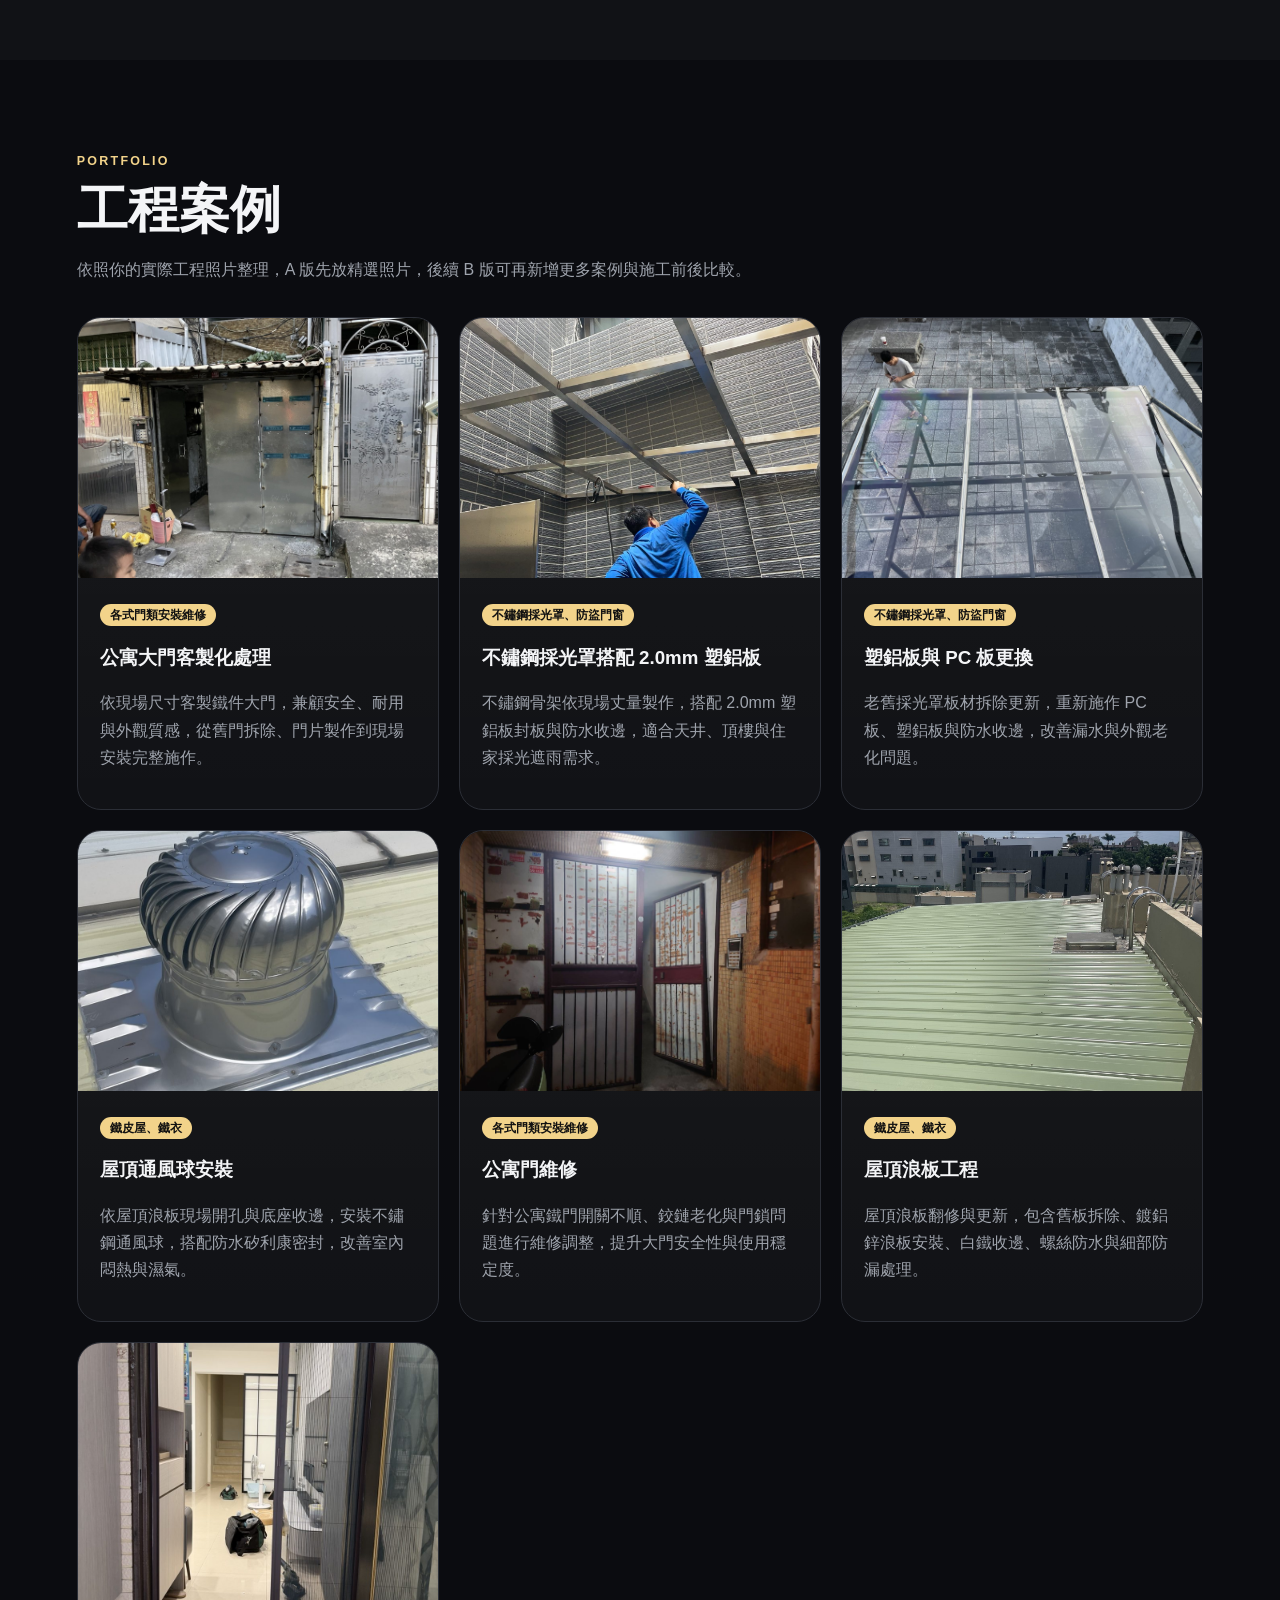
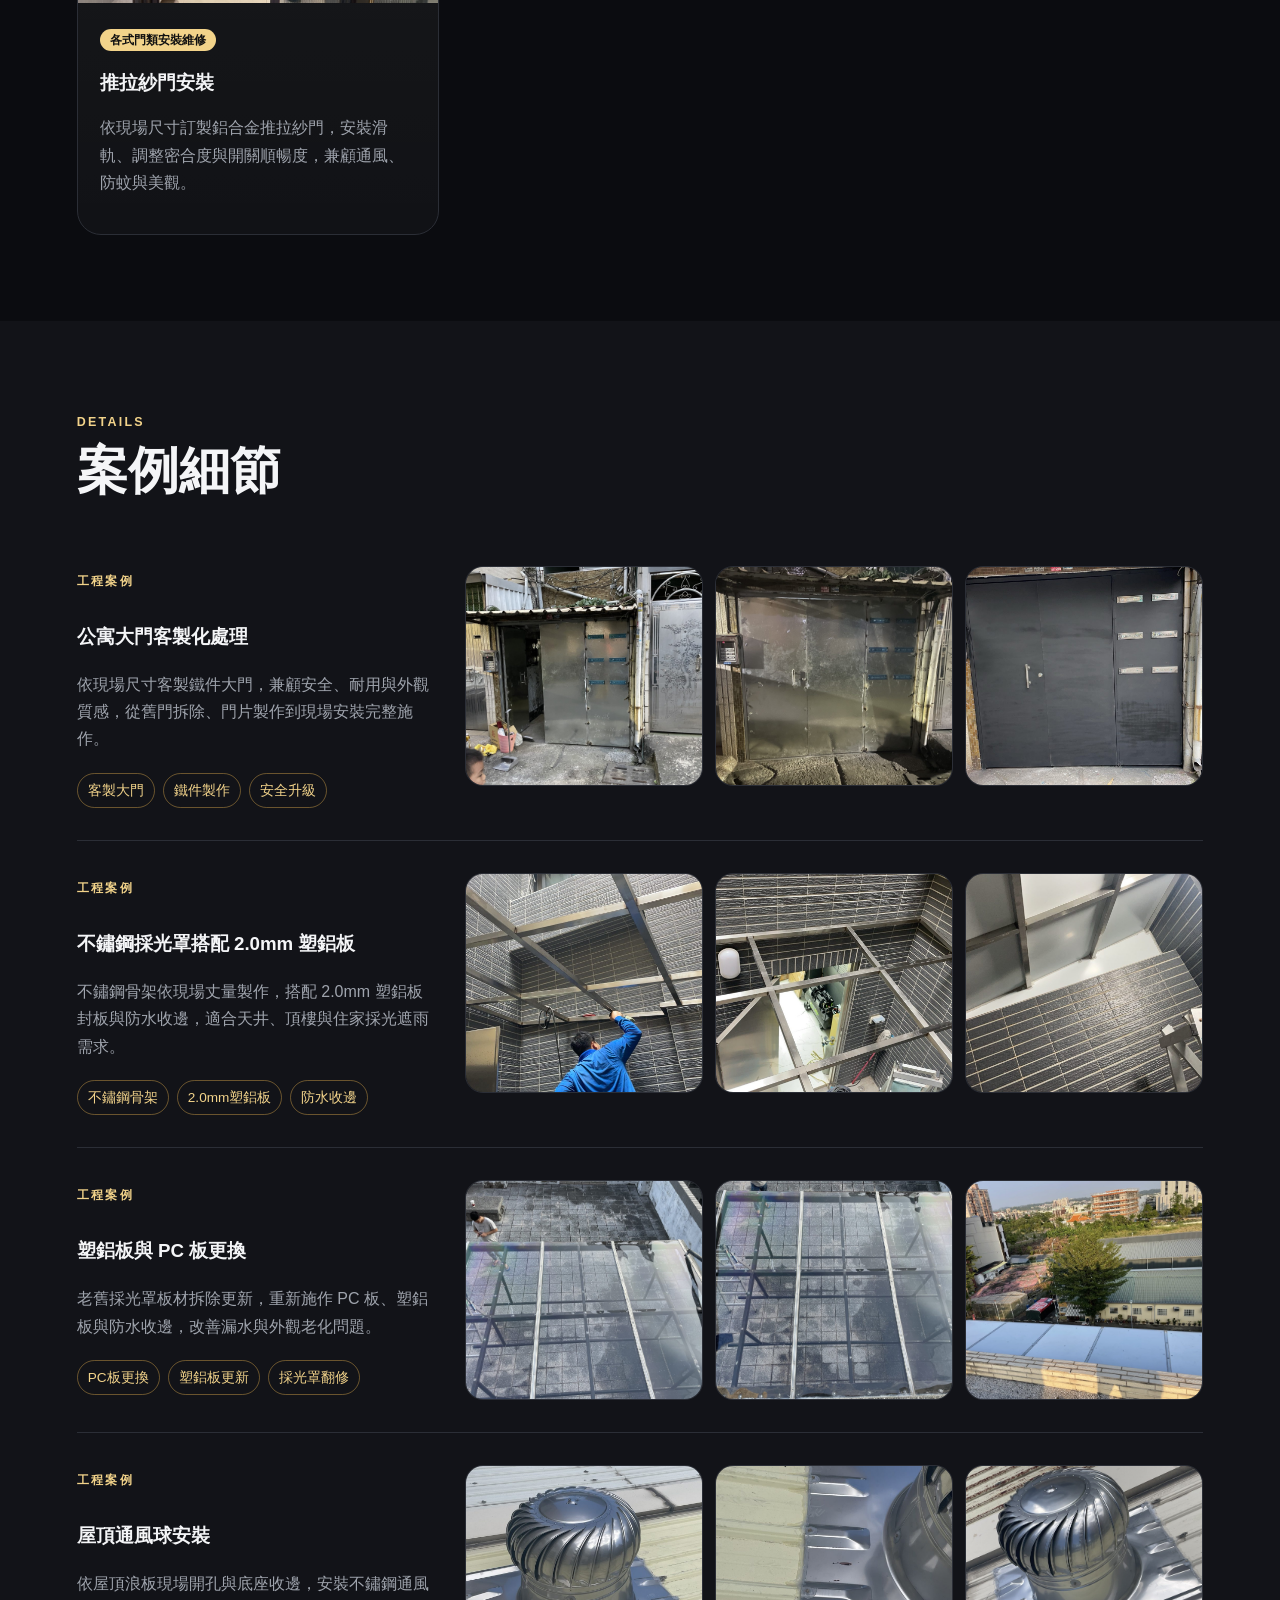
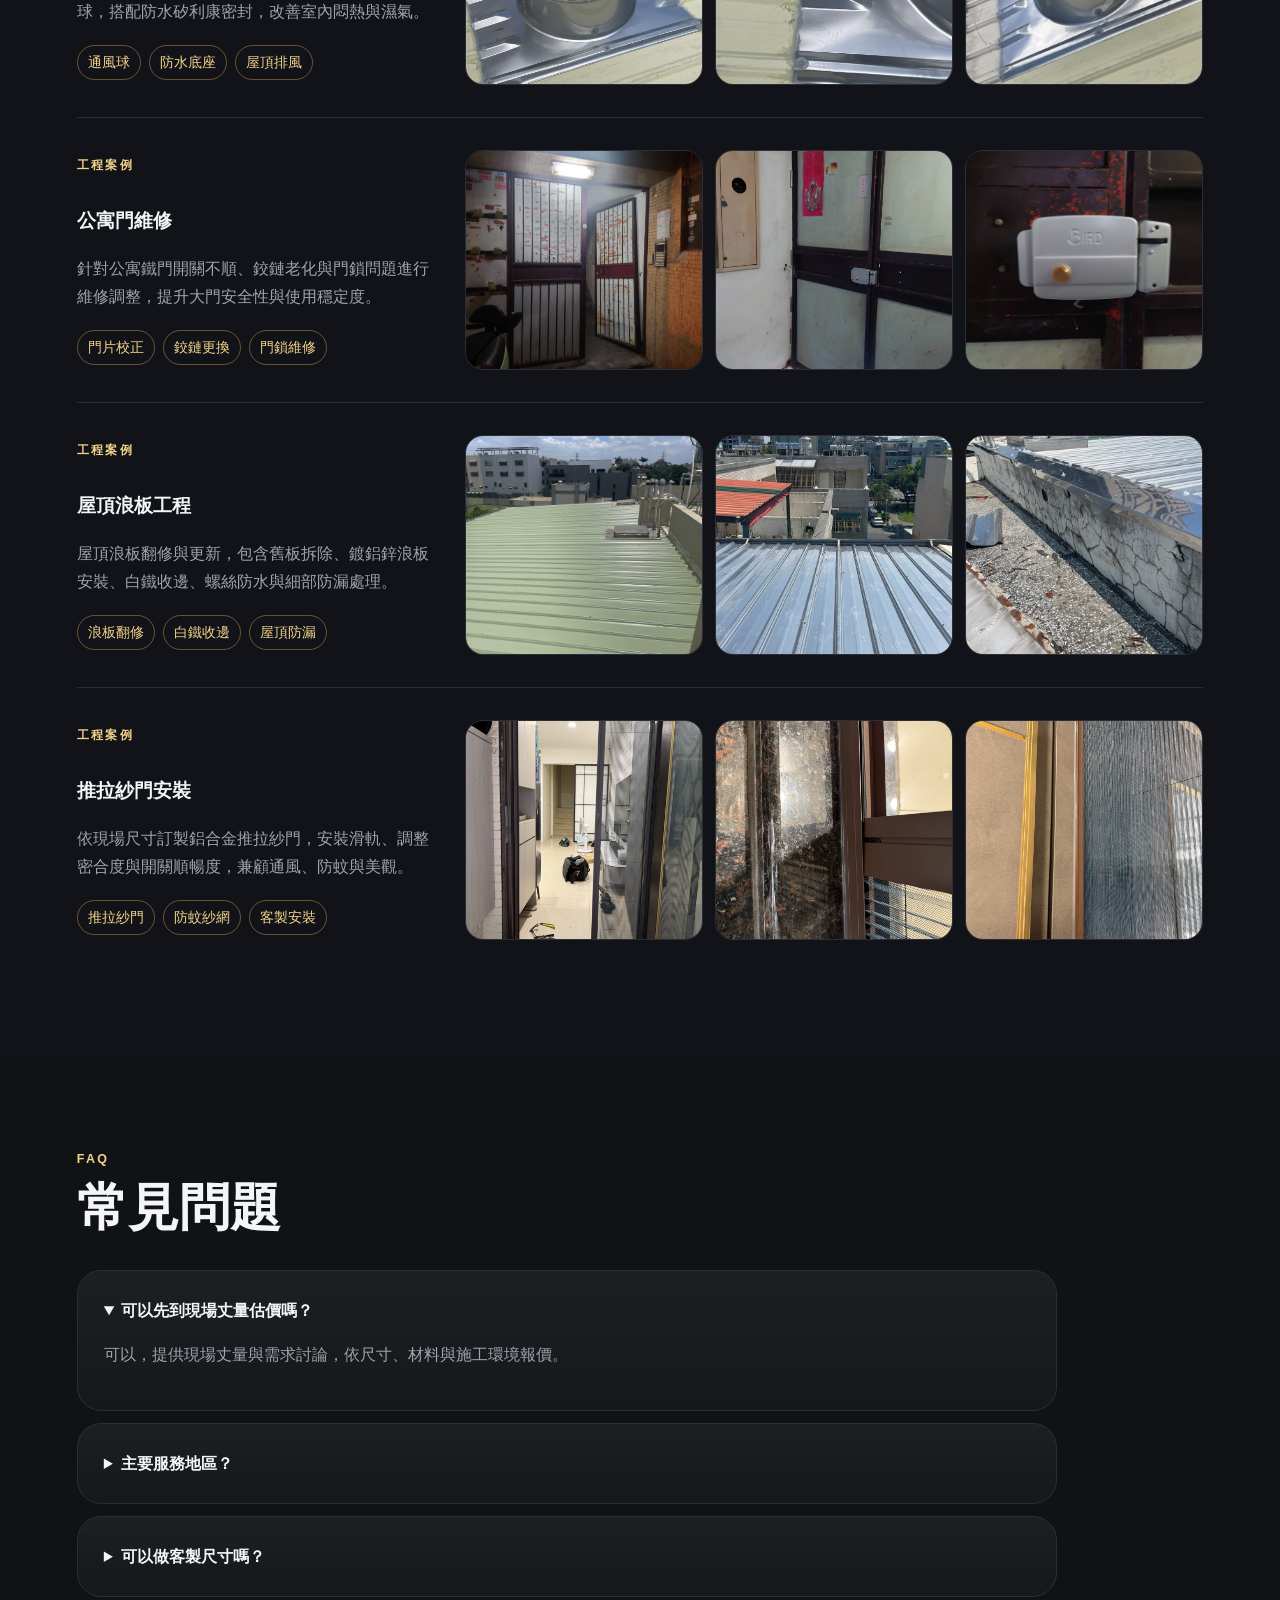
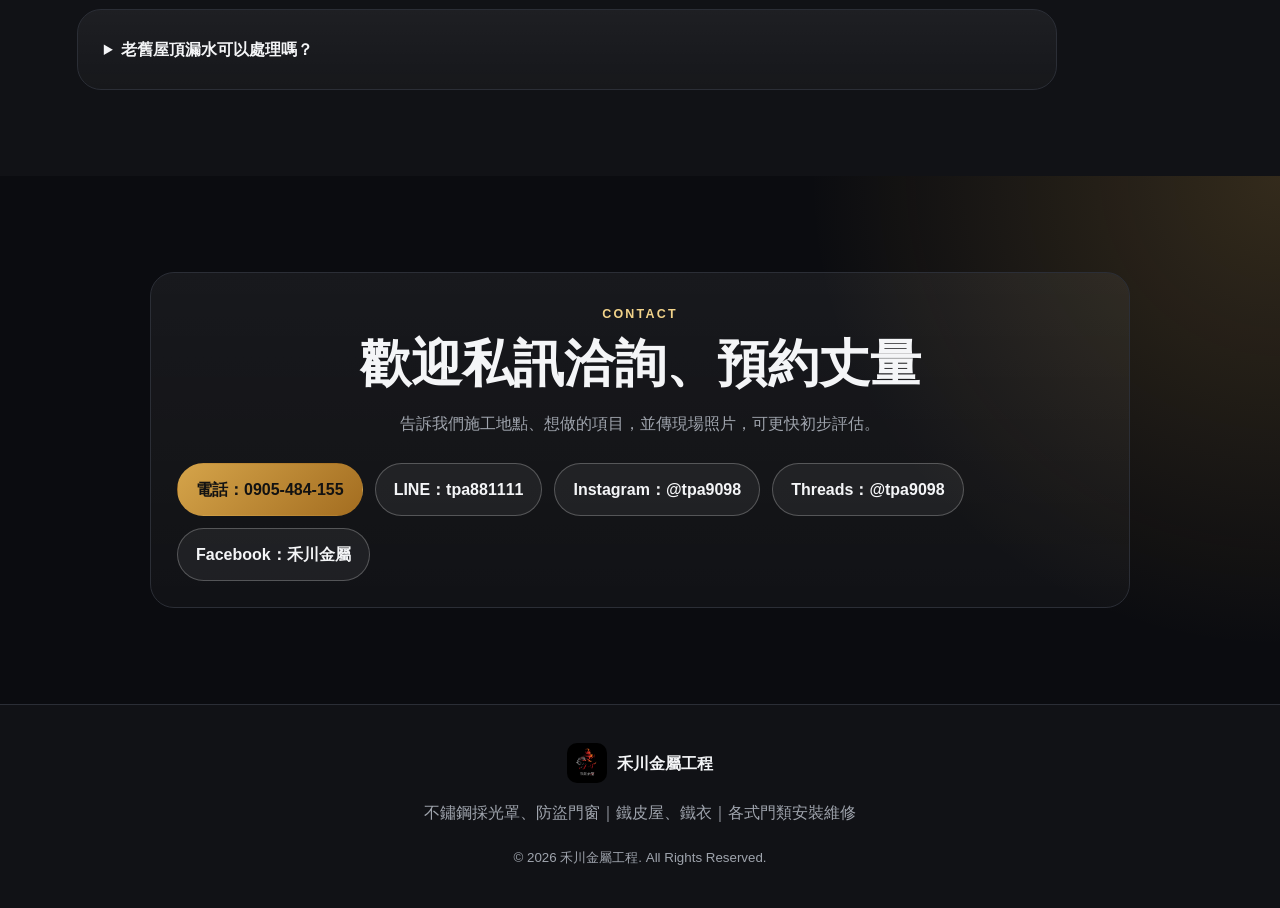
==== commit 3bcb3e56: "Add files via upload" ====
--- a/index.html
+++ b/index.html
@@ -1,164 +1,265 @@
 <!doctype html>
-<html lang="zh-Hant">
+<html lang="zh-Hant-TW">
 <head>
-  <meta charset="utf-8" />
-  <meta name="viewport" content="width=device-width, initial-scale=1" />
-  <title>禾川金屬工程｜高雄鐵工・採光罩・白鐵工程・屋頂翻修</title>
-  <meta name="description" content="禾川金屬工程，服務高雄、台南、屏東，提供屋頂浪板、採光罩、白鐵工程、鐵門鐵窗、維修平台與客製鐵件，免費現場估價、到府丈量。" />
-  <link rel="stylesheet" href="style.css" />
+  <meta charset="utf-8">
+  <meta name="viewport" content="width=device-width, initial-scale=1">
+  <title>禾川金屬工程｜高雄鐵工・採光罩・鐵皮屋・門窗維修</title>
+  <meta name="description" content="禾川金屬工程，服務高雄、台南、屏東，承作不鏽鋼採光罩、防盜門窗、鐵皮屋、鐵衣、浪板翻修、各式門類安裝維修。免費到府丈量估價。">
+  <meta name="keywords" content="禾川金屬,高雄鐵工,高雄採光罩,高雄鐵皮屋,不鏽鋼採光罩,防盜門窗,浪板工程,門窗維修,白鐵工程">
+  <meta name="google-site-verification" content="iPHMTTXDnRNLCkCiUCY45T7HM9_2cWNWdoznZqChJxU" />
+  <meta property="og:title" content="禾川金屬工程｜高雄鐵工・採光罩・鐵皮屋">
+  <meta property="og:description" content="不鏽鋼採光罩、防盜門窗、鐵皮屋鐵衣、各式門類安裝維修。歡迎私訊或 LINE 洽詢。">
+  <meta property="og:type" content="website">
+  <meta property="og:url" content="https://hechuanmetal.pages.dev/">
+  <meta property="og:image" content="https://hechuanmetal.pages.dev/assets/img/custom-gate-3.jpg">
+  <link rel="canonical" href="https://hechuanmetal.pages.dev/">
+  <link rel="stylesheet" href="style.css">
+  <script type="application/ld+json">{
+    "@context":"https://schema.org",
+    "@type":"LocalBusiness",
+    "name":"禾川金屬工程",
+    "url":"https://hechuanmetal.pages.dev/",
+    "telephone":"0905-484-155",
+    "areaServed":["高雄","台南","屏東"],
+    "description":"不鏽鋼採光罩、防盜門窗、鐵皮屋鐵衣、各式門類安裝維修。"
+  }</script>
 </head>
 <body>
-  <header class="site-header" id="top">
-    <a class="brand" href="#top" aria-label="禾川金屬工程首頁">
-      <span class="brand-mark">HC</span>
-      <span><strong>禾川金屬工程</strong><small>HE CHUAN METAL ENGINEERING</small></span>
-    </a>
+  <header class="site-header">
+    <a class="brand" href="#top"><img src="assets/img/logo.jpg" alt="禾川金屬 Logo"><span>禾川金屬</span></a>
     <button class="menu-btn" aria-label="開啟選單">☰</button>
-    <nav class="main-nav">
-      <a href="#top">首頁<small>HOME</small></a>
-      <a href="#about">關於我們<small>ABOUT</small></a>
-      <a href="#services">服務項目<small>SERVICES</small></a>
-      <a href="#works">工程案例<small>PORTFOLIO</small></a>
-      <a href="#faq">常見問題<small>FAQ</small></a>
-      <a href="#contact">聯絡我們<small>CONTACT</small></a>
+    <nav class="nav">
+      <a href="#services">服務項目</a>
+      <a href="#works">工程案例</a>
+      <a href="#faq">常見問題</a>
+      <a href="#contact">聯絡我們</a>
     </nav>
-    <a class="phone-top" href="tel:0905484155"><span>☎</span><b>0905-484-155</b><small>LINE：tpa881111</small></a>
   </header>
 
-  <main>
-    <section class="hero" aria-label="禾川金屬工程主視覺">
-      <div class="hero-bg active" style="background-image:url('images/hero.jpg')"></div>
-      <div class="hero-bg" style="background-image:url('images/hero2.jpg')"></div>
-      <div class="hero-bg" style="background-image:url('images/hero3.jpg')"></div>
-      <button class="hero-arrow prev" aria-label="上一張">‹</button>
-      <button class="hero-arrow next" aria-label="下一張">›</button>
-      <div class="hero-content reveal">
-        <p class="eyebrow">專業鐵工團隊</p>
-        <h1>打造 <span>安全・耐用・美觀</span></h1>
-        <p class="lead">從現場丈量、製作安裝到完工驗收，一條龍服務。</p>
+  <main id="top">
+    <section class="hero">
+      <div class="hero-overlay"></div>
+      <img class="hero-bg" src="assets/img/roof-sheet-2.jpg" alt="禾川金屬工程案例">
+      <div class="hero-content">
+        <span class="eyebrow">HE CHUAN METAL ENGINEERING</span>
+        <h1>禾川金屬工程</h1>
+        <p>不鏽鋼採光罩、防盜門窗、鐵皮屋鐵衣、各式門類安裝維修。以實際施工品質，累積每一份信任。</p>
         <div class="hero-actions">
-          <a class="btn gold" href="tel:0905484155">免費估價 <span>→</span></a>
-          <a class="btn line" href="https://line.me/ti/p/tpa881111">LINE 詢價</a>
-        </div>
-      </div>
-      <div class="dots"><span class="active"></span><span></span><span></span></div>
-    </section>
-
-    <section class="icon-strip" id="services">
-      <article class="service-card reveal">
-        <div class="service-icon">⌂</div><h3>屋頂浪板工程</h3><p>鐵皮屋翻修、浪板更換、屋頂防漏、各式修繕。</p><a href="#works">了解更多 →</a>
-      </article>
-      <article class="service-card reveal">
-        <div class="service-icon">☼</div><h3>採光罩工程</h3><p>白鐵採光罩、PC耐力板、玻璃採光罩、雨遮規劃。</p><a href="#works">了解更多 →</a>
-      </article>
-      <article class="service-card reveal">
-        <div class="service-icon">▰</div><h3>白鐵工程</h3><p>白鐵包板、白鐵配管、不鏽鋼焊接、各式加工。</p><a href="#works">了解更多 →</a>
-      </article>
-      <article class="service-card reveal">
-        <div class="service-icon">▥</div><h3>鐵門／鐵窗</h3><p>鐵門、鐵窗、防盜窗、欄杆、門架與現場安裝。</p><a href="#works">了解更多 →</a>
-      </article>
-      <article class="service-card reveal">
-        <div class="service-icon">⚙</div><h3>維修平台工程</h3><p>工作平台、格柵平台、設備維修走道與客製平台。</p><a href="#works">了解更多 →</a>
-      </article>
-      <article class="service-card reveal">
-        <div class="service-icon">▣</div><h3>客製化鐵件</h3><p>依現場需求設計，客製製作、焊接與安裝。</p><a href="#works">了解更多 →</a>
-      </article>
-    </section>
-
-    <section class="about section" id="about">
-      <div class="section-title reveal"><span>ABOUT</span><h2>關於禾川金屬</h2></div>
-      <div class="about-grid">
-        <div class="about-copy reveal">
-          <h3>以實際施工品質，累積每一份信任。</h3>
-          <p>禾川金屬工程專注於鐵工、白鐵、採光罩、屋頂浪板與客製化鐵件工程。從到府丈量、現場評估到施工安裝，依照現場條件與客戶需求提供合適方案。</p>
-          <p>我們重視細節、收邊、防水與安全性，不只把工程做完，更要讓客戶後續使用安心。</p>
-        </div>
-        <div class="adv-list reveal">
-          <div><b>免費估價</b><small>到府丈量，依現場提供報價</small></div>
-          <div><b>客製施工</b><small>依尺寸、材料與需求規劃</small></div>
-          <div><b>服務地區</b><small>高雄・台南・屏東</small></div>
-        </div>
-      </div>
-    </section>
-
-    <section class="works section" id="works">
-      <div class="section-head">
-        <div class="section-title reveal"><span>OUR WORKS</span><h2>工程案例</h2></div>
-        <a class="outline-btn" href="#contact">查看全部案例 →</a>
-      </div>
-      <div class="filters reveal">
-        <button class="filter active" data-filter="all">全部</button>
-        <button class="filter" data-filter="canopy">採光罩工程</button>
-        <button class="filter" data-filter="roof">屋頂工程</button>
-        <button class="filter" data-filter="stainless">白鐵工程</button>
-        <button class="filter" data-filter="platform">平台工程</button>
-        <button class="filter" data-filter="gate">鐵件工程</button>
-      </div>
-      <div class="gallery">
-        <figure class="work reveal" data-cat="canopy"><img src="images/canopy1.jpg" alt="白鐵採光罩工程" loading="lazy"><figcaption>白鐵採光罩工程</figcaption></figure>
-        <figure class="work reveal" data-cat="canopy"><img src="images/canopy2.jpg" alt="PC採光罩工程" loading="lazy"><figcaption>PC採光罩工程</figcaption></figure>
-        <figure class="work reveal" data-cat="roof"><img src="images/roof1.jpg" alt="屋頂浪板翻修工程" loading="lazy"><figcaption>屋頂浪板翻修</figcaption></figure>
-        <figure class="work reveal" data-cat="stainless"><img src="images/stainless1.jpg" alt="白鐵配管工程" loading="lazy"><figcaption>白鐵配管工程</figcaption></figure>
-        <figure class="work reveal" data-cat="platform"><img src="images/platform1.jpg" alt="維修平台格柵工程" loading="lazy"><figcaption>維修平台格柵</figcaption></figure>
-        <figure class="work reveal" data-cat="gate"><img src="images/gate1.jpg" alt="鐵門製作安裝" loading="lazy"><figcaption>鐵門製作安裝</figcaption></figure>
-        <figure class="work reveal" data-cat="canopy"><img src="images/canopy3.jpg" alt="陽台採光罩工程" loading="lazy"><figcaption>陽台採光罩</figcaption></figure>
-        <figure class="work reveal" data-cat="platform"><img src="images/platform2.jpg" alt="不鏽鋼平台工程" loading="lazy"><figcaption>不鏽鋼平台工程</figcaption></figure>
-        <figure class="work reveal" data-cat="roof"><img src="images/roof2.jpg" alt="鐵皮屋頂工程" loading="lazy"><figcaption>鐵皮屋頂工程</figcaption></figure>
-        <figure class="work reveal" data-cat="gate"><img src="images/bars1.jpg" alt="防盜窗欄杆工程" loading="lazy"><figcaption>防盜窗欄杆</figcaption></figure>
-        <figure class="work reveal" data-cat="stainless"><img src="images/stainless3.jpg" alt="設備白鐵工程" loading="lazy"><figcaption>設備白鐵工程</figcaption></figure>
-        <figure class="work reveal" data-cat="canopy"><img src="images/canopy5.jpg" alt="車庫採光罩工程" loading="lazy"><figcaption>車庫採光罩</figcaption></figure>
-      </div>
-    </section>
-
-    <section class="section project-groups">
-      <div class="section-title reveal"><span>PROJECT CATEGORY</span><h2>服務分類</h2></div>
-      <div class="category-grid">
-        <article class="category reveal"><img src="images/roof3.jpg" alt="屋頂工程"><div><h3>屋頂／浪板工程</h3><p>鐵皮屋、浪板更換、屋頂翻修、防漏收邊。</p></div></article>
-        <article class="category reveal"><img src="images/canopy4.jpg" alt="採光罩工程"><div><h3>採光罩工程</h3><p>白鐵採光罩、PC耐力板、玻璃採光罩。</p></div></article>
-        <article class="category reveal"><img src="images/stainless2.jpg" alt="白鐵工程"><div><h3>白鐵工程</h3><p>白鐵配管、包板、扶手、欄杆、不鏽鋼製作。</p></div></article>
-        <article class="category reveal"><img src="images/gate2.jpg" alt="鐵件工程"><div><h3>鐵門／鐵窗工程</h3><p>防盜窗、鐵門、鐵窗、圍籬與現場安裝。</p></div></article>
-        <article class="category reveal"><img src="images/platform3.jpg" alt="平台工程"><div><h3>維修平台工程</h3><p>工作平台、格柵平台、設備維修走道。</p></div></article>
-        <article class="category reveal"><img src="images/bars2.jpg" alt="客製鐵件"><div><h3>客製化鐵件</h3><p>依照現場尺寸與需求，客製設計與施工。</p></div></article>
-      </div>
-    </section>
-
-    <section class="faq-contact" id="faq">
-      <div class="faq-box section">
-        <div class="section-title reveal"><span>FAQ</span><h2>常見問題</h2></div>
-        <div class="faq-list reveal">
-          <details><summary>有提供免費估價嗎？</summary><p>有，提供免費現場估價，歡迎來電或透過 LINE 預約。</p></details>
-          <details><summary>可以到府丈量嗎？</summary><p>可以，一律由專人到府現場丈量，依照實際需求提供施工方案與報價。</p></details>
-          <details><summary>有提供保固嗎？</summary><p>有，保固內容會依不同工程項目、施工方式與使用材料而有所不同。</p></details>
-          <details><summary>施工需要多久？</summary><p>施工時間會依工程內容、施工範圍及客戶選擇材料而定，估價時會說明預估工期。</p></details>
-          <details><summary>服務地區有哪些？</summary><p>目前主要服務高雄、台南、屏東地區。</p></details>
-        </div>
-      </div>
-      <aside class="contact-panel" id="contact">
-        <h2>聯絡我們</h2>
-        <p>需要現場丈量或免費估價，歡迎直接聯絡禾川金屬工程。</p>
-        <ul>
-          <li><span>☎</span><a href="tel:0905484155">0905-484-155</a></li>
-          <li><span>LINE</span><a href="https://line.me/ti/p/tpa881111">tpa881111</a></li>
-          <li><span>⌖</span>高雄・台南・屏東</li>
-        </ul>
-        <a class="btn gold wide" href="tel:0905484155">立即詢問／免費估價</a>
-      </aside>
+          <a class="btn primary" href="tel:0905484155">立即撥打 0905-484-155</a>
+          <a class="btn" href="https://line.me/ti/p/~tpa881111" target="_blank" rel="noopener">LINE：tpa881111</a>
+        </div>
+      </div>
+    </section>
+
+    <section class="section intro">
+      <div>
+        <span class="eyebrow">ABOUT</span>
+        <h2>專注現場丈量、客製施工與細節收邊</h2>
+      </div>
+      <p>禾川金屬承作住宅、公寓、頂樓與廠房相關鐵件工程。從採光罩、浪板、白鐵收邊、屋頂防漏，到門窗安裝維修，依現場狀況提供合適做法。</p>
+    </section>
+
+    <section class="section" id="services">
+      <div class="section-title">
+        <span class="eyebrow">SERVICES</span>
+        <h2>三大服務項目</h2>
+      </div>
+      <div class="services-grid">
+        <article><span>01</span><h3>不鏽鋼採光罩、防盜門窗</h3><p>不鏽鋼採光罩、白鐵雨遮、防盜窗、防盜門、紗門紗窗與客製白鐵工程。</p></article>
+        <article><span>02</span><h3>鐵皮屋、鐵衣</h3><p>鐵皮屋新建、浪板翻修、外牆鐵衣、屋頂防漏、白鐵包邊與鋼構平台。</p></article>
+        <article><span>03</span><h3>各式門類安裝維修</h3><p>公寓大門、推拉門、紗門、門鎖、鉸鏈、五金更換與門片校正維修。</p></article>
+      </div>
+    </section>
+
+    <section class="section dark" id="works">
+      <div class="section-title">
+        <span class="eyebrow">PORTFOLIO</span>
+        <h2>工程案例</h2>
+        <p>依照你的實際工程照片整理，A 版先放精選照片，後續 B 版可再新增更多案例與施工前後比較。</p>
+      </div>
+      <div class="case-grid">
+        <article class="case-card" data-category="各式門類安裝維修">
+          <a class="case-img" href="#case-custom-gate"><img src="assets/img/custom-gate-1.jpg" alt="公寓大門客製化處理" loading="lazy"></a>
+          <div class="case-body">
+            <span class="pill">各式門類安裝維修</span>
+            <h3>公寓大門客製化處理</h3>
+            <p>依現場尺寸客製鐵件大門，兼顧安全、耐用與外觀質感，從舊門拆除、門片製作到現場安裝完整施作。</p>
+          </div>
+        </article>
+
+        <article class="case-card" data-category="不鏽鋼採光罩、防盜門窗">
+          <a class="case-img" href="#case-stainless-canopy"><img src="assets/img/stainless-canopy-1.jpg" alt="不鏽鋼採光罩搭配 2.0mm 塑鋁板" loading="lazy"></a>
+          <div class="case-body">
+            <span class="pill">不鏽鋼採光罩、防盜門窗</span>
+            <h3>不鏽鋼採光罩搭配 2.0mm 塑鋁板</h3>
+            <p>不鏽鋼骨架依現場丈量製作，搭配 2.0mm 塑鋁板封板與防水收邊，適合天井、頂樓與住家採光遮雨需求。</p>
+          </div>
+        </article>
+
+        <article class="case-card" data-category="不鏽鋼採光罩、防盜門窗">
+          <a class="case-img" href="#case-pc-board"><img src="assets/img/pc-board-1.jpg" alt="塑鋁板與 PC 板更換" loading="lazy"></a>
+          <div class="case-body">
+            <span class="pill">不鏽鋼採光罩、防盜門窗</span>
+            <h3>塑鋁板與 PC 板更換</h3>
+            <p>老舊採光罩板材拆除更新，重新施作 PC 板、塑鋁板與防水收邊，改善漏水與外觀老化問題。</p>
+          </div>
+        </article>
+
+        <article class="case-card" data-category="鐵皮屋、鐵衣">
+          <a class="case-img" href="#case-vent-ball"><img src="assets/img/vent-ball-1.jpg" alt="屋頂通風球安裝" loading="lazy"></a>
+          <div class="case-body">
+            <span class="pill">鐵皮屋、鐵衣</span>
+            <h3>屋頂通風球安裝</h3>
+            <p>依屋頂浪板現場開孔與底座收邊，安裝不鏽鋼通風球，搭配防水矽利康密封，改善室內悶熱與濕氣。</p>
+          </div>
+        </article>
+
+        <article class="case-card" data-category="各式門類安裝維修">
+          <a class="case-img" href="#case-gate-repair"><img src="assets/img/gate-repair-1.jpg" alt="公寓門維修" loading="lazy"></a>
+          <div class="case-body">
+            <span class="pill">各式門類安裝維修</span>
+            <h3>公寓門維修</h3>
+            <p>針對公寓鐵門開關不順、鉸鏈老化與門鎖問題進行維修調整，提升大門安全性與使用穩定度。</p>
+          </div>
+        </article>
+
+        <article class="case-card" data-category="鐵皮屋、鐵衣">
+          <a class="case-img" href="#case-roof-sheet"><img src="assets/img/roof-sheet-1.jpg" alt="屋頂浪板工程" loading="lazy"></a>
+          <div class="case-body">
+            <span class="pill">鐵皮屋、鐵衣</span>
+            <h3>屋頂浪板工程</h3>
+            <p>屋頂浪板翻修與更新，包含舊板拆除、鍍鋁鋅浪板安裝、白鐵收邊、螺絲防水與細部防漏處理。</p>
+          </div>
+        </article>
+
+        <article class="case-card" data-category="各式門類安裝維修">
+          <a class="case-img" href="#case-screen-door"><img src="assets/img/screen-door-1.jpg" alt="推拉紗門安裝" loading="lazy"></a>
+          <div class="case-body">
+            <span class="pill">各式門類安裝維修</span>
+            <h3>推拉紗門安裝</h3>
+            <p>依現場尺寸訂製鋁合金推拉紗門，安裝滑軌、調整密合度與開關順暢度，兼顧通風、防蚊與美觀。</p>
+          </div>
+        </article>
+      </div>
+    </section>
+
+    <section class="section details">
+      <div class="section-title">
+        <span class="eyebrow">DETAILS</span>
+        <h2>案例細節</h2>
+      </div>
+      
+      <section class="case-detail" id="case-custom-gate">
+        <div class="case-copy">
+          <span class="eyebrow">工程案例</span>
+          <h3>公寓大門客製化處理</h3>
+          <p>依現場尺寸客製鐵件大門，兼顧安全、耐用與外觀質感，從舊門拆除、門片製作到現場安裝完整施作。</p>
+          <div class="tag-row"><span>客製大門</span><span>鐵件製作</span><span>安全升級</span></div>
+        </div>
+        <div class="case-gallery"><img src="assets/img/custom-gate-1.jpg" alt="公寓大門客製化處理 照片" loading="lazy"><img src="assets/img/custom-gate-2.jpg" alt="公寓大門客製化處理 照片" loading="lazy"><img src="assets/img/custom-gate-3.jpg" alt="公寓大門客製化處理 照片" loading="lazy"></div>
+      </section>
+
+      <section class="case-detail" id="case-stainless-canopy">
+        <div class="case-copy">
+          <span class="eyebrow">工程案例</span>
+          <h3>不鏽鋼採光罩搭配 2.0mm 塑鋁板</h3>
+          <p>不鏽鋼骨架依現場丈量製作，搭配 2.0mm 塑鋁板封板與防水收邊，適合天井、頂樓與住家採光遮雨需求。</p>
+          <div class="tag-row"><span>不鏽鋼骨架</span><span>2.0mm塑鋁板</span><span>防水收邊</span></div>
+        </div>
+        <div class="case-gallery"><img src="assets/img/stainless-canopy-1.jpg" alt="不鏽鋼採光罩搭配 2.0mm 塑鋁板 照片" loading="lazy"><img src="assets/img/stainless-canopy-2.jpg" alt="不鏽鋼採光罩搭配 2.0mm 塑鋁板 照片" loading="lazy"><img src="assets/img/stainless-canopy-3.jpg" alt="不鏽鋼採光罩搭配 2.0mm 塑鋁板 照片" loading="lazy"></div>
+      </section>
+
+      <section class="case-detail" id="case-pc-board">
+        <div class="case-copy">
+          <span class="eyebrow">工程案例</span>
+          <h3>塑鋁板與 PC 板更換</h3>
+          <p>老舊採光罩板材拆除更新，重新施作 PC 板、塑鋁板與防水收邊，改善漏水與外觀老化問題。</p>
+          <div class="tag-row"><span>PC板更換</span><span>塑鋁板更新</span><span>採光罩翻修</span></div>
+        </div>
+        <div class="case-gallery"><img src="assets/img/pc-board-1.jpg" alt="塑鋁板與 PC 板更換 照片" loading="lazy"><img src="assets/img/pc-board-2.jpg" alt="塑鋁板與 PC 板更換 照片" loading="lazy"><img src="assets/img/pc-board-3.jpg" alt="塑鋁板與 PC 板更換 照片" loading="lazy"></div>
+      </section>
+
+      <section class="case-detail" id="case-vent-ball">
+        <div class="case-copy">
+          <span class="eyebrow">工程案例</span>
+          <h3>屋頂通風球安裝</h3>
+          <p>依屋頂浪板現場開孔與底座收邊，安裝不鏽鋼通風球，搭配防水矽利康密封，改善室內悶熱與濕氣。</p>
+          <div class="tag-row"><span>通風球</span><span>防水底座</span><span>屋頂排風</span></div>
+        </div>
+        <div class="case-gallery"><img src="assets/img/vent-ball-1.jpg" alt="屋頂通風球安裝 照片" loading="lazy"><img src="assets/img/vent-ball-2.jpg" alt="屋頂通風球安裝 照片" loading="lazy"><img src="assets/img/vent-ball-3.jpg" alt="屋頂通風球安裝 照片" loading="lazy"></div>
+      </section>
+
+      <section class="case-detail" id="case-gate-repair">
+        <div class="case-copy">
+          <span class="eyebrow">工程案例</span>
+          <h3>公寓門維修</h3>
+          <p>針對公寓鐵門開關不順、鉸鏈老化與門鎖問題進行維修調整，提升大門安全性與使用穩定度。</p>
+          <div class="tag-row"><span>門片校正</span><span>鉸鏈更換</span><span>門鎖維修</span></div>
+        </div>
+        <div class="case-gallery"><img src="assets/img/gate-repair-1.jpg" alt="公寓門維修 照片" loading="lazy"><img src="assets/img/gate-repair-2.jpg" alt="公寓門維修 照片" loading="lazy"><img src="assets/img/gate-repair-3.jpg" alt="公寓門維修 照片" loading="lazy"></div>
+      </section>
+
+      <section class="case-detail" id="case-roof-sheet">
+        <div class="case-copy">
+          <span class="eyebrow">工程案例</span>
+          <h3>屋頂浪板工程</h3>
+          <p>屋頂浪板翻修與更新，包含舊板拆除、鍍鋁鋅浪板安裝、白鐵收邊、螺絲防水與細部防漏處理。</p>
+          <div class="tag-row"><span>浪板翻修</span><span>白鐵收邊</span><span>屋頂防漏</span></div>
+        </div>
+        <div class="case-gallery"><img src="assets/img/roof-sheet-1.jpg" alt="屋頂浪板工程 照片" loading="lazy"><img src="assets/img/roof-sheet-2.jpg" alt="屋頂浪板工程 照片" loading="lazy"><img src="assets/img/roof-sheet-3.jpg" alt="屋頂浪板工程 照片" loading="lazy"></div>
+      </section>
+
+      <section class="case-detail" id="case-screen-door">
+        <div class="case-copy">
+          <span class="eyebrow">工程案例</span>
+          <h3>推拉紗門安裝</h3>
+          <p>依現場尺寸訂製鋁合金推拉紗門，安裝滑軌、調整密合度與開關順暢度，兼顧通風、防蚊與美觀。</p>
+          <div class="tag-row"><span>推拉紗門</span><span>防蚊紗網</span><span>客製安裝</span></div>
+        </div>
+        <div class="case-gallery"><img src="assets/img/screen-door-1.jpg" alt="推拉紗門安裝 照片" loading="lazy"><img src="assets/img/screen-door-2.jpg" alt="推拉紗門安裝 照片" loading="lazy"><img src="assets/img/screen-door-3.jpg" alt="推拉紗門安裝 照片" loading="lazy"></div>
+      </section>
+    </section>
+
+    <section class="section faq" id="faq">
+      <div class="section-title">
+        <span class="eyebrow">FAQ</span>
+        <h2>常見問題</h2>
+      </div>
+      <div class="faq-list">
+        <details open><summary>可以先到現場丈量估價嗎？</summary><p>可以，提供現場丈量與需求討論，依尺寸、材料與施工環境報價。</p></details>
+        <details><summary>主要服務地區？</summary><p>以高雄為主，台南、屏東可依工程內容評估安排。</p></details>
+        <details><summary>可以做客製尺寸嗎？</summary><p>可以，採光罩、大門、紗門、鐵件與白鐵收邊皆可依現場尺寸製作。</p></details>
+        <details><summary>老舊屋頂漏水可以處理嗎？</summary><p>可協助檢查浪板、螺絲孔、收邊、天窗、女兒牆等常見漏水位置，提供修繕或更新建議。</p></details>
+      </div>
+    </section>
+
+    <section class="contact-section" id="contact">
+      <div class="contact-card">
+        <span class="eyebrow">CONTACT</span>
+        <h2>歡迎私訊洽詢、預約丈量</h2>
+        <p>告訴我們施工地點、想做的項目，並傳現場照片，可更快初步評估。</p>
+        <div class="contact-actions">
+          <a class="btn primary" href="tel:0905484155">電話：0905-484-155</a>
+          <a class="btn" href="https://line.me/ti/p/~tpa881111" target="_blank" rel="noopener">LINE：tpa881111</a>
+          <a class="btn" href="https://www.instagram.com/tpa9098/" target="_blank" rel="noopener">Instagram：@tpa9098</a>
+          <a class="btn" href="https://www.threads.net/@tpa9098" target="_blank" rel="noopener">Threads：@tpa9098</a>
+          <a class="btn" href="#" onclick="alert('請將 Facebook 粉專網址補到 index.html 的 Facebook 按鈕 href。粉專名稱：禾川金屬');return false;">Facebook：禾川金屬</a>
+        </div>
+      </div>
     </section>
   </main>
 
-  <footer class="footer">
-    <div class="footer-brand"><span class="brand-mark">HC</span><div><h2>禾川金屬工程</h2><p>專業鐵工・白鐵工程・採光罩・屋頂翻修</p></div></div>
-    <div class="footer-links"><h3>快速連結</h3><a href="#about">關於我們</a><a href="#services">服務項目</a><a href="#works">工程案例</a><a href="#faq">常見問題</a></div>
-    <div class="footer-links"><h3>服務項目</h3><a>屋頂浪板工程</a><a>採光罩工程</a><a>白鐵工程</a><a>維修平台工程</a></div>
-    <div class="footer-contact"><h3>聯絡資訊</h3><p>☎ 0905-484-155</p><p>LINE：tpa881111</p><p>高雄・台南・屏東</p></div>
+  <footer>
+    <div class="footer-brand"><img src="assets/img/logo.jpg" alt="禾川金屬 Logo"><strong>禾川金屬工程</strong></div>
+    <p>不鏽鋼採光罩、防盜門窗｜鐵皮屋、鐵衣｜各式門類安裝維修</p>
+    <small>© 2026 禾川金屬工程. All Rights Reserved.</small>
   </footer>
-  <div class="copyright">© 2026 禾川金屬工程 HE CHUAN METAL. All Rights Reserved.</div>
-
-  <a class="float line-float" href="https://line.me/ti/p/tpa881111" aria-label="LINE聯絡">LINE</a>
-  <a class="float phone-float" href="tel:0905484155" aria-label="電話聯絡">☎</a>
-  <a class="float top-float" href="#top" aria-label="回到上方">↑</a>
-
-  <div class="lightbox" aria-hidden="true"><button class="close-lightbox">×</button><img alt="工程照片放大預覽"></div>
+
+  <div class="floating-actions">
+    <a href="tel:0905484155">電話</a>
+    <a href="https://line.me/ti/p/~tpa881111" target="_blank" rel="noopener">LINE</a>
+  </div>
+
   <script src="script.js"></script>
 </body>
 </html>
--- a/style.css
+++ b/style.css
@@ -1 +1,3 @@
-:root{--bg:#080909;--panel:#111314;--panel2:#181a1c;--gold:#d9ad54;--gold2:#f2cf7a;--text:#f5f5f2;--muted:#b8b8b0;--line:rgba(217,173,84,.28);--shadow:0 20px 50px rgba(0,0,0,.38)}*{box-sizing:border-box}html{scroll-behavior:smooth}body{margin:0;background:radial-gradient(circle at 25% 0,#222 0,#0b0c0d 34%,#050606 100%);color:var(--text);font-family:"Noto Sans TC","Microsoft JhengHei",system-ui,sans-serif;line-height:1.6}a{color:inherit;text-decoration:none}img{max-width:100%;display:block}.site-header{position:sticky;top:0;z-index:1000;height:84px;background:rgba(5,6,7,.92);backdrop-filter:blur(18px);border-bottom:1px solid var(--line);display:flex;align-items:center;gap:28px;padding:0 38px}.brand{display:flex;align-items:center;gap:14px;min-width:260px}.brand-mark{width:54px;height:54px;border-radius:12px;background:linear-gradient(145deg,#f6d47d,#a46f19);color:#121212;display:inline-grid;place-items:center;font-weight:900;letter-spacing:-2px;box-shadow:inset 0 0 0 1px rgba(255,255,255,.35),0 8px 24px rgba(217,173,84,.18)}.brand strong{font-size:26px;display:block;letter-spacing:2px}.brand small{font-size:12px;color:#d5d5cf;letter-spacing:1.8px}.main-nav{display:flex;align-items:center;gap:34px;margin-left:auto}.main-nav a{font-weight:700;font-size:15px;color:#f2f2ef;text-align:center;position:relative}.main-nav a small{display:block;font-size:10px;color:#999;letter-spacing:1px}.main-nav a:hover,.main-nav a:first-child{color:var(--gold2)}.phone-top{border:1px solid var(--gold);border-radius:8px;padding:10px 18px;display:flex;align-items:center;gap:12px;color:var(--gold2);background:linear-gradient(180deg,rgba(217,173,84,.08),rgba(217,173,84,.02))}.phone-top b{font-size:17px;display:block}.phone-top small{display:block;color:#fff;font-size:12px}.menu-btn{display:none;margin-left:auto;background:none;border:1px solid var(--line);color:#fff;border-radius:8px;font-size:24px;padding:6px 12px}.hero{height:620px;position:relative;overflow:hidden;background:#000}.hero-bg{position:absolute;inset:0;background-size:cover;background-position:center;opacity:0;transform:scale(1.04);transition:opacity .8s ease,transform 6s ease}.hero-bg.active{opacity:1;transform:scale(1)}.hero:after{content:"";position:absolute;inset:0;background:linear-gradient(90deg,rgba(0,0,0,.82),rgba(0,0,0,.55) 42%,rgba(0,0,0,.18)),linear-gradient(0deg,rgba(0,0,0,.70),transparent 35%,rgba(0,0,0,.25))}.hero-content{position:relative;z-index:2;max-width:1180px;margin:0 auto;padding:160px 36px 0}.eyebrow{color:var(--gold2);font-weight:700;letter-spacing:4px}.hero h1{font-size:62px;line-height:1.18;margin:0 0 20px;letter-spacing:2px}.hero h1 span{color:var(--gold2)}.lead{font-size:23px;color:#f4f4ef;margin:0 0 34px}.btn{display:inline-flex;align-items:center;justify-content:center;gap:14px;border-radius:7px;padding:14px 28px;font-weight:900;letter-spacing:1px;border:1px solid transparent;transition:.25s}.btn.gold{background:linear-gradient(135deg,#c79435,#f0cb73);color:#111}.btn.gold:hover{filter:brightness(1.12);transform:translateY(-2px)}.btn.line{background:#14b546;color:#fff}.hero-actions{display:flex;gap:14px}.hero-arrow{position:absolute;top:50%;z-index:3;transform:translateY(-50%);background:rgba(255,255,255,.1);color:#fff;border:1px solid rgba(255,255,255,.18);font-size:54px;width:58px;height:88px;cursor:pointer}.hero-arrow.prev{left:22px}.hero-arrow.next{right:22px}.dots{position:absolute;z-index:3;left:50%;bottom:30px;transform:translateX(-50%);display:flex;gap:12px}.dots span{width:12px;height:12px;border-radius:50%;background:#d8d8d8;opacity:.65}.dots .active{background:var(--gold2);opacity:1}.icon-strip{display:grid;grid-template-columns:repeat(6,1fr);border-top:1px solid rgba(255,255,255,.08);border-bottom:1px solid var(--line);background:linear-gradient(180deg,#1b1d1f,#101112);max-width:100%;padding:0 38px}.service-card{min-height:230px;padding:34px 22px;border-left:1px solid rgba(255,255,255,.12);text-align:center;transition:.25s}.service-card:last-child{border-right:1px solid rgba(255,255,255,.12)}.service-card:hover{background:rgba(217,173,84,.05);transform:translateY(-4px)}.service-icon{font-size:52px;color:var(--gold2);line-height:1;margin-bottom:16px}.service-card h3{font-size:22px;margin:0 0 10px}.service-card p{color:#cfcfc8;font-size:15px;margin:0 0 14px}.service-card a{color:var(--gold2);font-weight:700}.section{padding:70px 38px;max-width:1220px;margin:auto}.section-title span{color:var(--gold2);letter-spacing:2px;font-size:14px}.section-title h2{font-size:36px;line-height:1.2;margin:4px 0 28px}.about-grid{display:grid;grid-template-columns:1.4fr 1fr;gap:36px}.about-copy{background:linear-gradient(180deg,rgba(255,255,255,.04),rgba(255,255,255,.02));border:1px solid rgba(255,255,255,.09);padding:34px;border-radius:12px;box-shadow:var(--shadow)}.about-copy h3{font-size:28px;margin:0 0 16px;color:var(--gold2)}.about-copy p{color:#d7d7d0}.adv-list{display:grid;gap:16px}.adv-list div{background:#111;border:1px solid var(--line);border-radius:12px;padding:24px}.adv-list b{font-size:24px;color:var(--gold2);display:block}.adv-list small{color:#ddd}.section-head{max-width:1220px;margin:auto;display:flex;align-items:end;justify-content:space-between;gap:20px}.outline-btn{border:1px solid var(--gold);color:#fff;border-radius:6px;padding:12px 22px;background:rgba(0,0,0,.3)}.filters{display:flex;flex-wrap:wrap;gap:12px;margin-bottom:26px}.filter{background:#151719;color:#fff;border:1px solid rgba(255,255,255,.16);padding:10px 22px;border-radius:6px;cursor:pointer;font-weight:700}.filter.active,.filter:hover{background:linear-gradient(135deg,#c79435,#f2cf7a);color:#111}.gallery{display:grid;grid-template-columns:repeat(4,1fr);gap:14px}.work{position:relative;margin:0;overflow:hidden;border:1px solid rgba(255,255,255,.12);border-radius:8px;aspect-ratio:4/3;cursor:pointer;background:#222}.work img{width:100%;height:100%;object-fit:cover;transition:.35s;filter:saturate(.95) contrast(1.02)}.work:hover img{transform:scale(1.06)}.work figcaption{position:absolute;left:0;right:0;bottom:0;background:linear-gradient(0deg,rgba(0,0,0,.86),rgba(0,0,0,.05));padding:38px 16px 13px;font-weight:800}.work.hide{display:none}.category-grid{display:grid;grid-template-columns:repeat(3,1fr);gap:18px}.category{background:#111;border:1px solid rgba(255,255,255,.12);border-radius:12px;overflow:hidden;box-shadow:var(--shadow)}.category img{height:190px;width:100%;object-fit:cover}.category div{padding:20px}.category h3{color:var(--gold2);margin:0 0 8px}.category p{margin:0;color:#d0d0c8}.faq-contact{display:grid;grid-template-columns:1.4fr .8fr;border-top:1px solid var(--line);border-bottom:1px solid var(--line);background:linear-gradient(90deg,#111,#181818,#0b0b0b)}.faq-box{margin:0;max-width:none}.faq-list{display:grid;grid-template-columns:1fr 1fr;gap:12px}details{background:rgba(0,0,0,.24);border:1px solid rgba(255,255,255,.14);border-radius:6px;padding:16px 18px}summary{cursor:pointer;font-weight:800;list-style:none;display:flex;justify-content:space-between}summary:after{content:"+";color:var(--gold2);font-size:22px}details[open] summary:after{content:"−"}details p{color:#d3d3cc;margin-bottom:0}.contact-panel{padding:70px 42px;border-left:1px solid var(--line);background:rgba(0,0,0,.18)}.contact-panel h2{font-size:34px;margin:0 0 12px}.contact-panel p{color:#d0d0c8}.contact-panel ul{list-style:none;padding:0;margin:28px 0}.contact-panel li{display:flex;gap:14px;align-items:center;margin:16px 0;font-size:20px}.contact-panel span{color:var(--gold2);font-weight:900}.wide{width:100%}.footer{display:grid;grid-template-columns:1.4fr .7fr .8fr .9fr;gap:30px;padding:46px 38px;background:#090a0b;border-top:1px solid var(--line);max-width:100%}.footer-brand{display:flex;gap:18px;align-items:flex-start}.footer h2,.footer h3{margin:0 0 12px}.footer p,.footer a{display:block;color:#c8c8c0;margin:7px 0}.copyright{text-align:center;background:#050505;color:#aaa;padding:14px;font-size:13px}.float{position:fixed;right:20px;z-index:999;border-radius:50%;width:58px;height:58px;display:grid;place-items:center;font-weight:900;box-shadow:0 8px 26px rgba(0,0,0,.35)}.line-float{bottom:154px;background:#23bf4b;color:#fff;font-size:13px}.phone-float{bottom:88px;background:#b88936;color:#fff;font-size:24px}.top-float{bottom:22px;background:#222;border:1px solid var(--gold);color:#fff;font-size:24px}.lightbox{display:none;position:fixed;inset:0;background:rgba(0,0,0,.9);z-index:2000;align-items:center;justify-content:center;padding:30px}.lightbox.show{display:flex}.lightbox img{max-width:min(1120px,96vw);max-height:86vh;object-fit:contain;border:1px solid var(--line)}.close-lightbox{position:absolute;right:24px;top:20px;background:transparent;border:0;color:#fff;font-size:46px;cursor:pointer}.reveal{opacity:0;transform:translateY(20px);transition:opacity .65s ease,transform .65s ease}.reveal.show{opacity:1;transform:none}@media (max-width:1050px){.site-header{height:auto;padding:14px 18px;flex-wrap:wrap}.menu-btn{display:block}.main-nav{display:none;order:10;width:100%;grid-template-columns:repeat(2,1fr);gap:0;border-top:1px solid var(--line);padding-top:10px}.main-nav.open{display:grid}.phone-top{display:none}.icon-strip{grid-template-columns:repeat(2,1fr);padding:0}.hero h1{font-size:42px}.hero{height:560px}.gallery{grid-template-columns:repeat(2,1fr)}.category-grid{grid-template-columns:1fr 1fr}.faq-contact{grid-template-columns:1fr}.contact-panel{border-left:0;border-top:1px solid var(--line)}.footer{grid-template-columns:1fr 1fr}.about-grid{grid-template-columns:1fr}}@media (max-width:640px){.brand{min-width:0}.brand-mark{width:45px;height:45px}.brand strong{font-size:20px}.brand small{font-size:10px}.hero{height:560px}.hero-content{padding:118px 22px 0}.hero h1{font-size:34px}.lead{font-size:18px}.hero-actions{flex-direction:column;align-items:flex-start}.hero-arrow{display:none}.section{padding:52px 18px}.icon-strip{grid-template-columns:1fr}.service-card{min-height:auto}.gallery,.category-grid,.faq-list,.footer{grid-template-columns:1fr}.section-head{display:block}.outline-btn{display:inline-block;margin-bottom:22px}.float{width:50px;height:50px;right:14px}.line-float{bottom:132px}.phone-float{bottom:76px}.top-float{bottom:20px}}
+
+:root{--bg:#111216;--card:#181a20;--muted:#9fa4ad;--text:#f4f5f7;--line:#2b2e36;--gold:#d5a44a;--gold2:#f2d38a;--white:#fff}
+*{box-sizing:border-box}html{scroll-behavior:smooth}body{margin:0;background:var(--bg);color:var(--text);font-family:-apple-system,BlinkMacSystemFont,"Noto Sans TC","Microsoft JhengHei",Arial,sans-serif;line-height:1.7}a{color:inherit;text-decoration:none}img{max-width:100%;display:block}.site-header{position:sticky;top:0;z-index:20;display:flex;align-items:center;justify-content:space-between;padding:12px 6vw;background:rgba(14,15,19,.88);backdrop-filter:blur(12px);border-bottom:1px solid var(--line)}.brand{display:flex;align-items:center;gap:10px;font-weight:800;letter-spacing:.08em}.brand img{width:44px;height:44px;border-radius:12px;object-fit:cover}.nav{display:flex;gap:24px;color:#d8d9dd}.nav a:hover{color:var(--gold2)}.menu-btn{display:none;background:transparent;color:var(--text);border:1px solid var(--line);font-size:22px;border-radius:10px;padding:6px 10px}.hero{position:relative;min-height:82vh;display:flex;align-items:center;overflow:hidden}.hero-bg{position:absolute;inset:0;width:100%;height:100%;object-fit:cover;filter:saturate(.85) contrast(1.08)}.hero-overlay{position:absolute;inset:0;background:linear-gradient(90deg,rgba(9,10,13,.92),rgba(9,10,13,.68),rgba(9,10,13,.24))}.hero-content{position:relative;z-index:1;width:min(780px,88vw);margin-left:6vw;padding:70px 0}.eyebrow{display:inline-block;color:var(--gold2);letter-spacing:.18em;font-size:.78rem;font-weight:800;margin-bottom:10px}.hero h1{font-size:clamp(3rem,8vw,7rem);line-height:.95;margin:0 0 22px;letter-spacing:.08em}.hero p{font-size:1.18rem;color:#e3e4e8;max-width:680px}.hero-actions,.contact-actions{display:flex;flex-wrap:wrap;gap:12px;margin-top:26px}.btn{display:inline-flex;align-items:center;justify-content:center;padding:12px 18px;border:1px solid rgba(255,255,255,.24);border-radius:999px;background:rgba(255,255,255,.06);font-weight:700}.btn:hover{border-color:var(--gold);transform:translateY(-1px)}.btn.primary{background:linear-gradient(135deg,var(--gold),#a36d20);border-color:transparent;color:#121212}.section{padding:86px 6vw}.intro{display:grid;grid-template-columns:1fr 1.15fr;gap:48px;border-bottom:1px solid var(--line)}h2{font-size:clamp(2rem,4vw,3.8rem);line-height:1.1;margin:0 0 18px}.section-title{max-width:820px;margin-bottom:34px}.section-title p,.intro p,.case-body p,.case-copy p,.contact-card p,.faq p{color:var(--muted)}.services-grid{display:grid;grid-template-columns:repeat(3,1fr);gap:18px}.services-grid article,.case-card,.contact-card,.faq details{background:linear-gradient(180deg,rgba(255,255,255,.055),rgba(255,255,255,.025));border:1px solid var(--line);border-radius:24px;padding:26px}.services-grid span{color:var(--gold2);font-weight:900}.services-grid h3{font-size:1.35rem;margin:10px 0}.dark{background:#0b0c10}.case-grid{display:grid;grid-template-columns:repeat(3,1fr);gap:20px}.case-card{overflow:hidden;padding:0}.case-img img{width:100%;height:260px;object-fit:cover;transition:.4s}.case-card:hover img{transform:scale(1.04)}.case-body{padding:22px}.pill{font-size:.78rem;color:#111;background:var(--gold2);border-radius:999px;padding:4px 10px;font-weight:900}.case-body h3{margin:14px 0 8px}.details{background:#121318}.case-detail{display:grid;grid-template-columns:360px 1fr;gap:28px;padding:32px 0;border-top:1px solid var(--line)}.case-detail:first-of-type{border-top:0}.case-gallery{display:grid;grid-template-columns:repeat(3,1fr);gap:12px}.case-gallery img{height:220px;width:100%;object-fit:cover;border-radius:18px;border:1px solid var(--line)}.tag-row{display:flex;flex-wrap:wrap;gap:8px;margin-top:20px}.tag-row span{border:1px solid rgba(213,164,74,.45);color:var(--gold2);padding:5px 10px;border-radius:999px;font-size:.85rem}.faq-list{display:grid;gap:12px;max-width:980px}.faq summary{font-weight:800;cursor:pointer}.contact-section{padding:96px 6vw;background:radial-gradient(circle at top right,rgba(213,164,74,.2),transparent 34%),#0b0c10}.contact-card{max-width:980px;margin:auto;text-align:center}footer{padding:38px 6vw;text-align:center;color:var(--muted);border-top:1px solid var(--line)}.footer-brand{display:flex;justify-content:center;align-items:center;gap:10px;color:var(--text)}.footer-brand img{width:40px;height:40px;border-radius:10px}.floating-actions{position:fixed;right:18px;bottom:18px;z-index:30;display:flex;gap:8px}.floating-actions a{background:var(--gold);color:#111;border-radius:999px;padding:10px 14px;font-weight:900;box-shadow:0 10px 30px rgba(0,0,0,.35)}@media(max-width:900px){.menu-btn{display:block}.nav{position:absolute;top:69px;left:0;right:0;display:none;flex-direction:column;padding:18px 6vw;background:#0e0f13;border-bottom:1px solid var(--line)}.nav.open{display:flex}.intro,.case-detail{grid-template-columns:1fr}.services-grid,.case-grid{grid-template-columns:1fr}.case-gallery{grid-template-columns:1fr}.case-gallery img,.case-img img{height:240px}.hero{min-height:76vh}.hero-content{margin:auto;width:88vw}.hero-overlay{background:linear-gradient(180deg,rgba(9,10,13,.84),rgba(9,10,13,.72))}.section{padding:64px 5vw}.floating-actions{left:18px;right:18px}.floating-actions a{flex:1;text-align:center}}
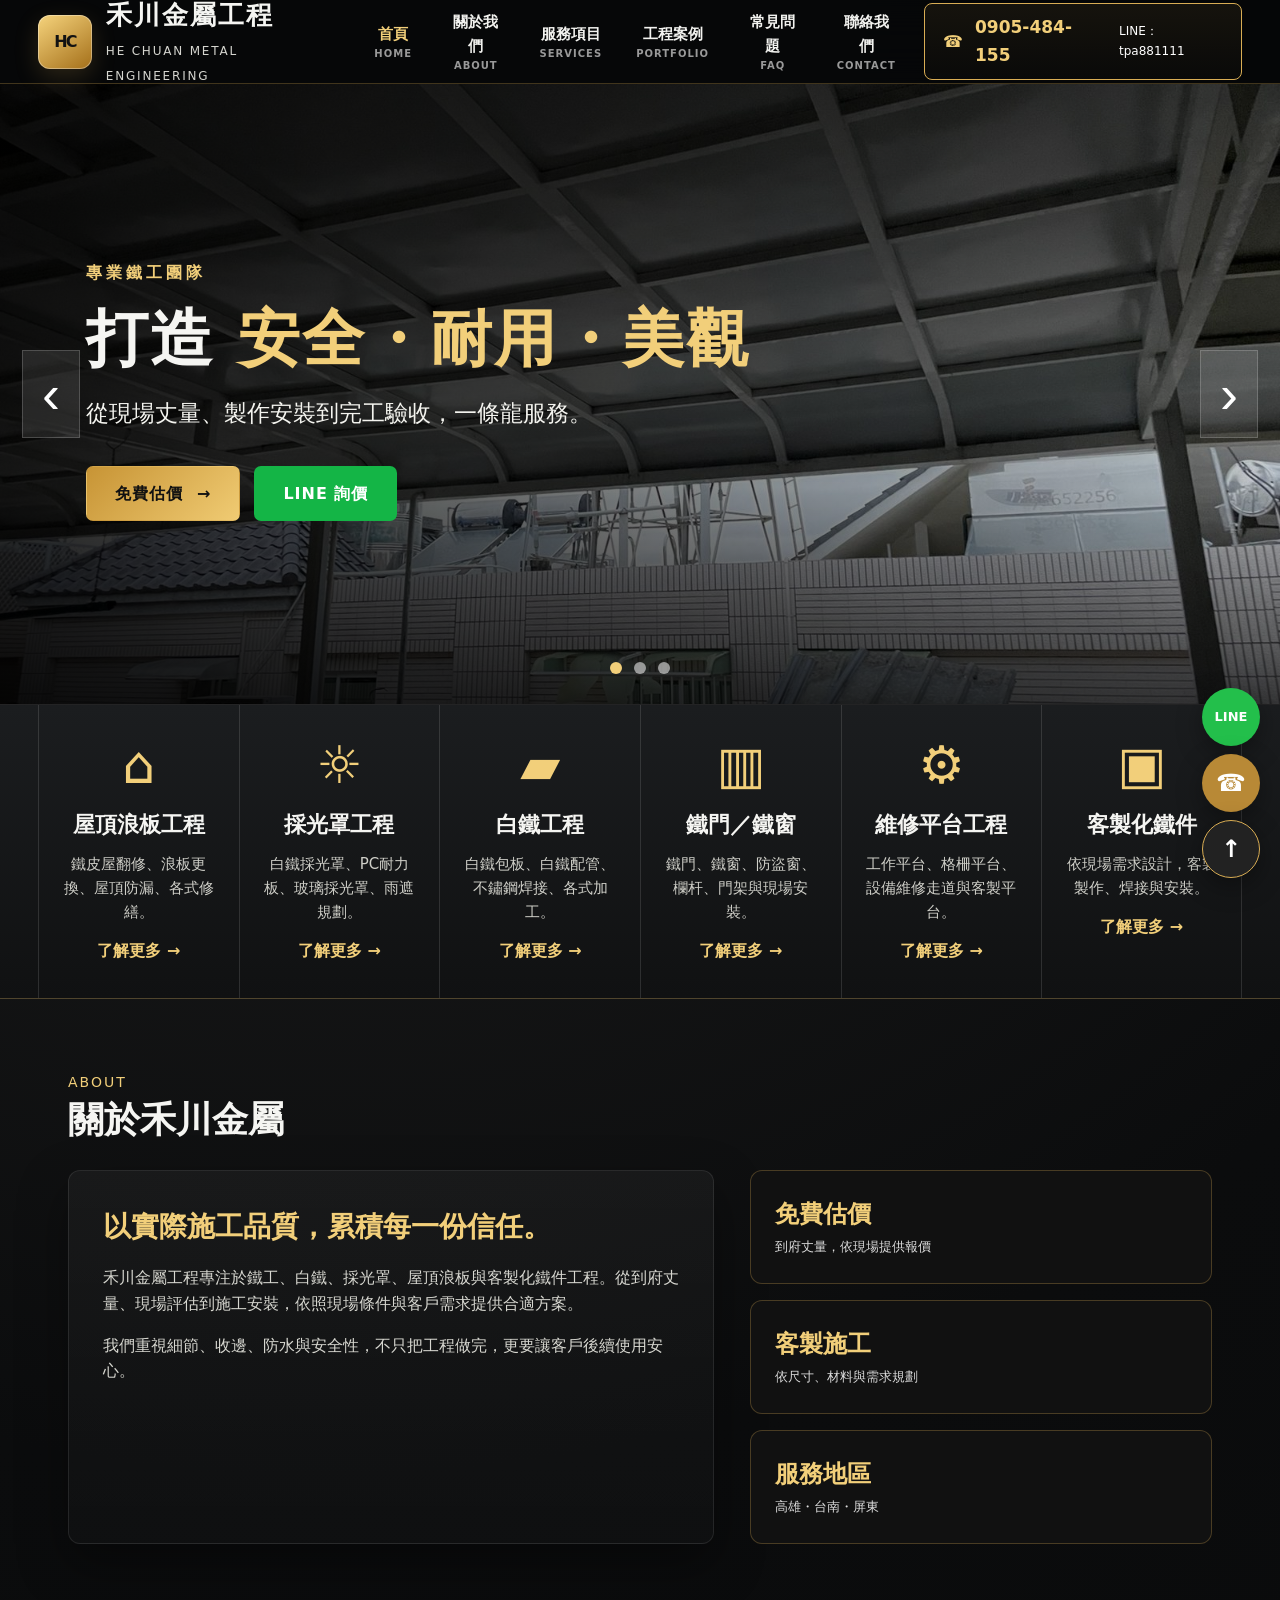
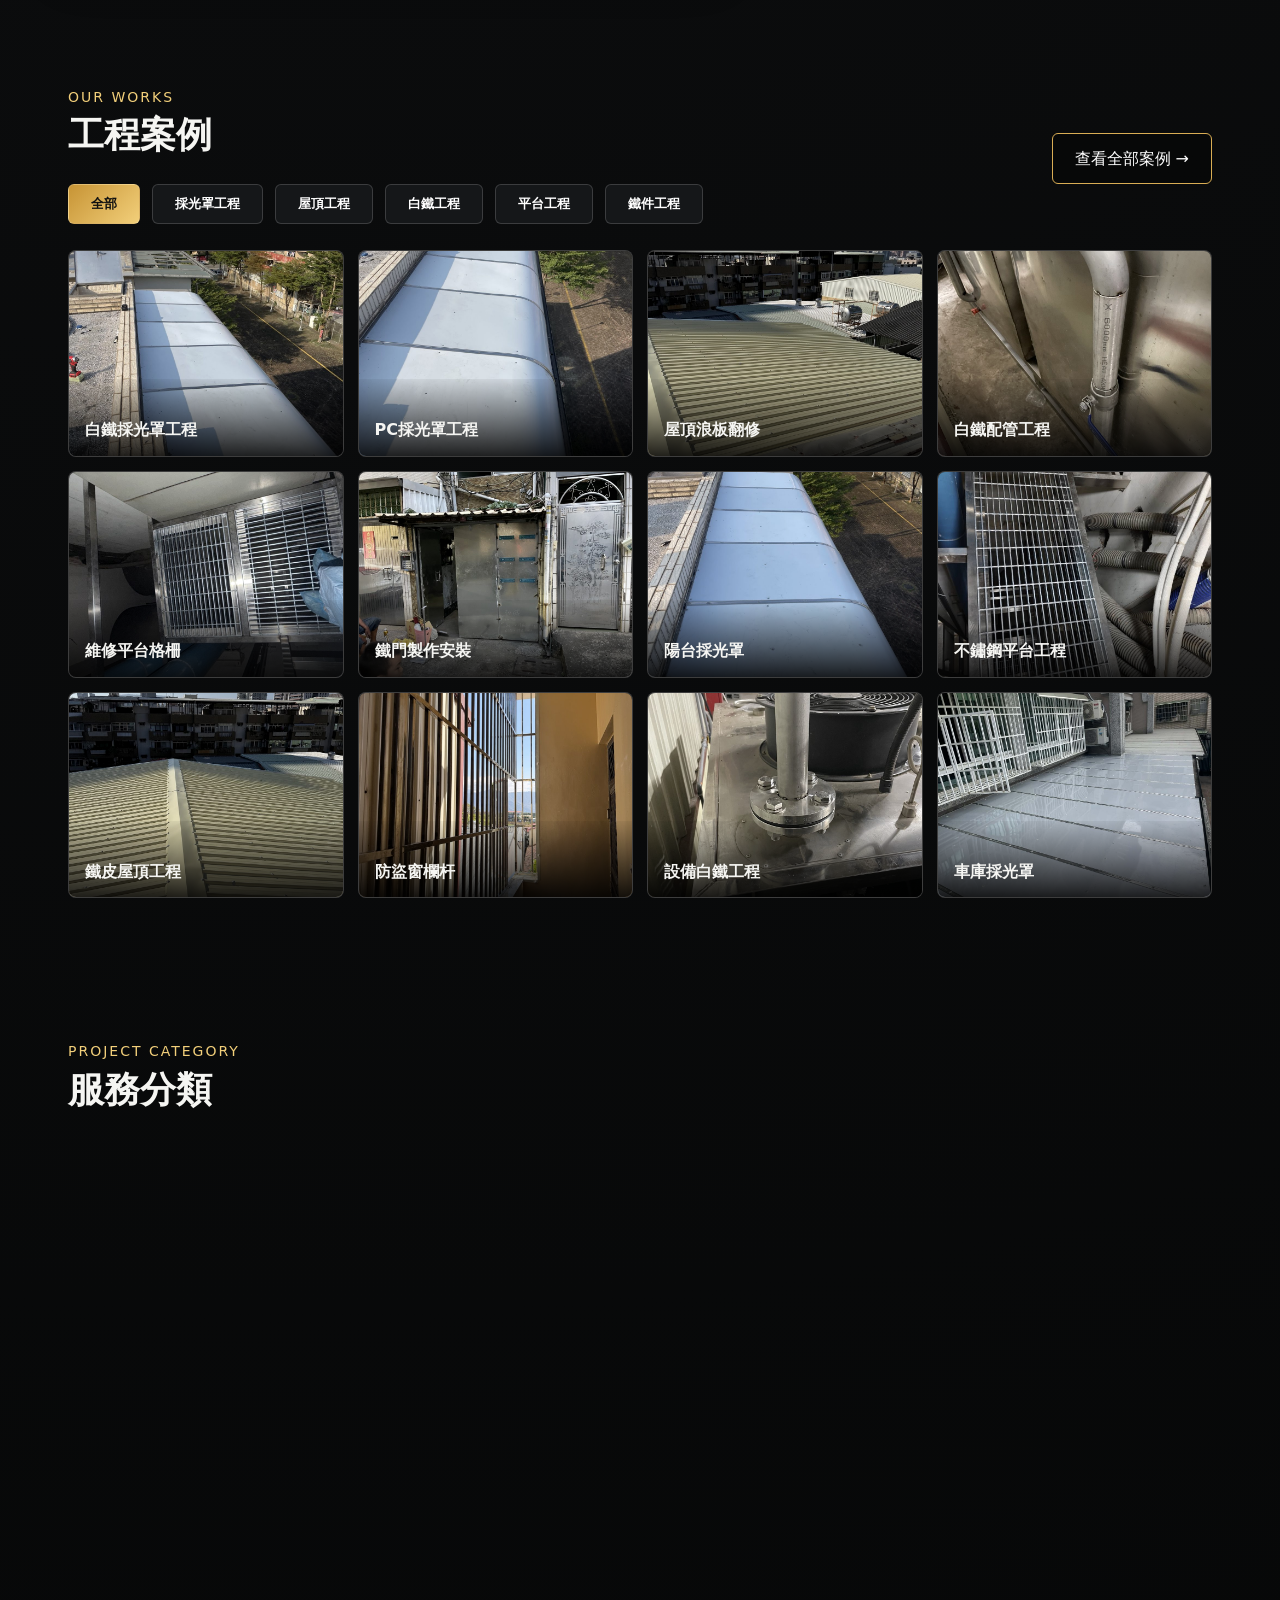
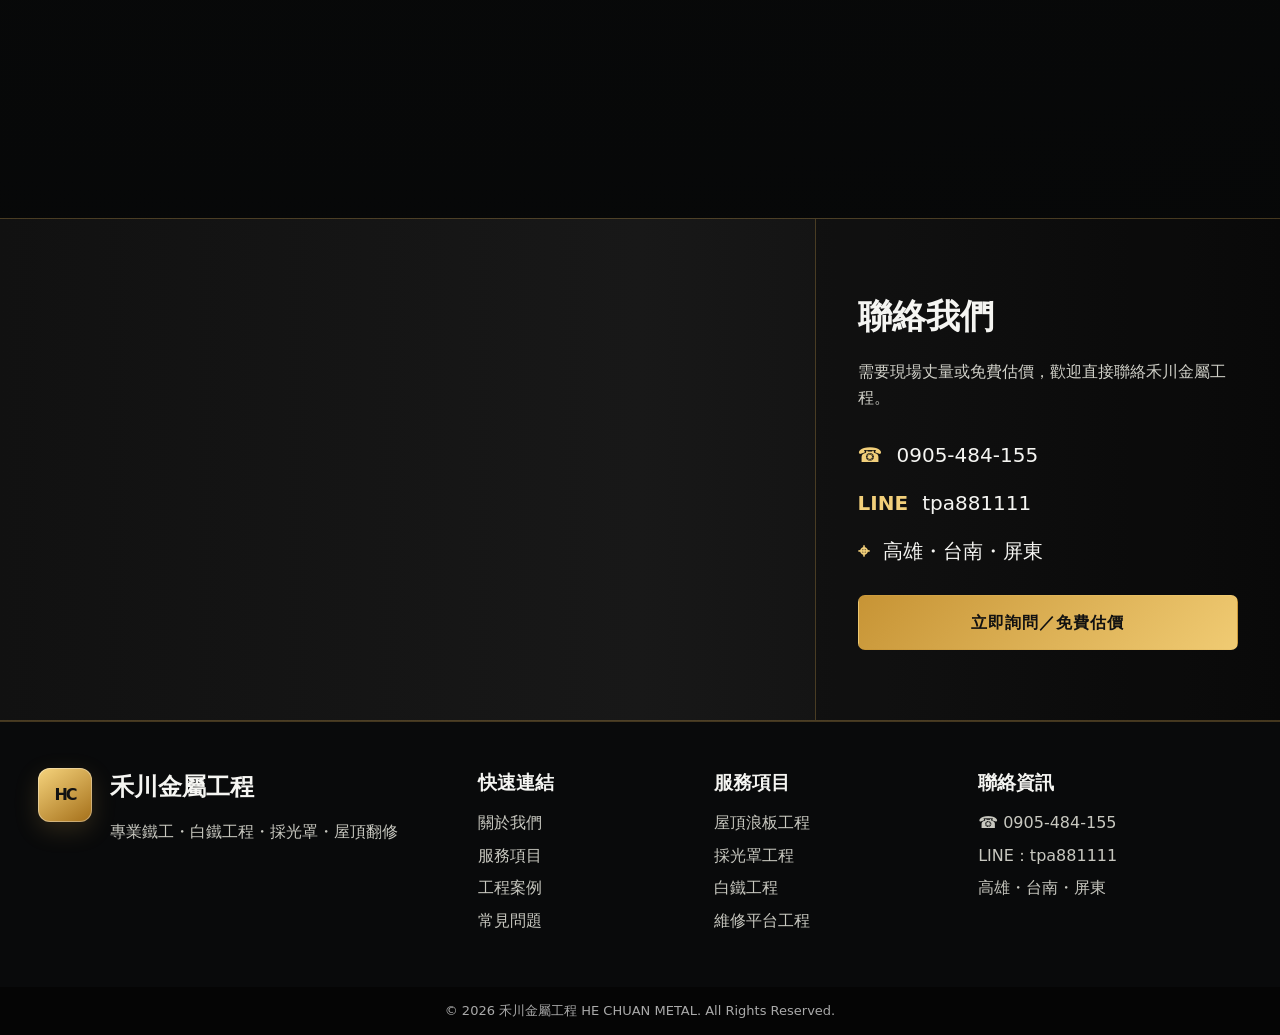
==== commit 7499112a: "Add files via upload" ====
--- a/index.html
+++ b/index.html
@@ -1,265 +1,164 @@
 <!doctype html>
-<html lang="zh-Hant-TW">
+<html lang="zh-Hant">
 <head>
-  <meta charset="utf-8">
-  <meta name="viewport" content="width=device-width, initial-scale=1">
-  <title>禾川金屬工程｜高雄鐵工・採光罩・鐵皮屋・門窗維修</title>
-  <meta name="description" content="禾川金屬工程，服務高雄、台南、屏東，承作不鏽鋼採光罩、防盜門窗、鐵皮屋、鐵衣、浪板翻修、各式門類安裝維修。免費到府丈量估價。">
-  <meta name="keywords" content="禾川金屬,高雄鐵工,高雄採光罩,高雄鐵皮屋,不鏽鋼採光罩,防盜門窗,浪板工程,門窗維修,白鐵工程">
-  <meta name="google-site-verification" content="iPHMTTXDnRNLCkCiUCY45T7HM9_2cWNWdoznZqChJxU" />
-  <meta property="og:title" content="禾川金屬工程｜高雄鐵工・採光罩・鐵皮屋">
-  <meta property="og:description" content="不鏽鋼採光罩、防盜門窗、鐵皮屋鐵衣、各式門類安裝維修。歡迎私訊或 LINE 洽詢。">
-  <meta property="og:type" content="website">
-  <meta property="og:url" content="https://hechuanmetal.pages.dev/">
-  <meta property="og:image" content="https://hechuanmetal.pages.dev/assets/img/custom-gate-3.jpg">
-  <link rel="canonical" href="https://hechuanmetal.pages.dev/">
-  <link rel="stylesheet" href="style.css">
-  <script type="application/ld+json">{
-    "@context":"https://schema.org",
-    "@type":"LocalBusiness",
-    "name":"禾川金屬工程",
-    "url":"https://hechuanmetal.pages.dev/",
-    "telephone":"0905-484-155",
-    "areaServed":["高雄","台南","屏東"],
-    "description":"不鏽鋼採光罩、防盜門窗、鐵皮屋鐵衣、各式門類安裝維修。"
-  }</script>
+  <meta charset="utf-8" />
+  <meta name="viewport" content="width=device-width, initial-scale=1" />
+  <title>禾川金屬工程｜高雄鐵工・採光罩・白鐵工程・屋頂翻修</title>
+  <meta name="description" content="禾川金屬工程，服務高雄、台南、屏東，提供屋頂浪板、採光罩、白鐵工程、鐵門鐵窗、維修平台與客製鐵件，免費現場估價、到府丈量。" />
+  <link rel="stylesheet" href="style.css" />
 </head>
 <body>
-  <header class="site-header">
-    <a class="brand" href="#top"><img src="assets/img/logo.jpg" alt="禾川金屬 Logo"><span>禾川金屬</span></a>
+  <header class="site-header" id="top">
+    <a class="brand" href="#top" aria-label="禾川金屬工程首頁">
+      <span class="brand-mark">HC</span>
+      <span><strong>禾川金屬工程</strong><small>HE CHUAN METAL ENGINEERING</small></span>
+    </a>
     <button class="menu-btn" aria-label="開啟選單">☰</button>
-    <nav class="nav">
-      <a href="#services">服務項目</a>
-      <a href="#works">工程案例</a>
-      <a href="#faq">常見問題</a>
-      <a href="#contact">聯絡我們</a>
+    <nav class="main-nav">
+      <a href="#top">首頁<small>HOME</small></a>
+      <a href="#about">關於我們<small>ABOUT</small></a>
+      <a href="#services">服務項目<small>SERVICES</small></a>
+      <a href="#works">工程案例<small>PORTFOLIO</small></a>
+      <a href="#faq">常見問題<small>FAQ</small></a>
+      <a href="#contact">聯絡我們<small>CONTACT</small></a>
     </nav>
+    <a class="phone-top" href="tel:0905484155"><span>☎</span><b>0905-484-155</b><small>LINE：tpa881111</small></a>
   </header>
 
-  <main id="top">
-    <section class="hero">
-      <div class="hero-overlay"></div>
-      <img class="hero-bg" src="assets/img/roof-sheet-2.jpg" alt="禾川金屬工程案例">
-      <div class="hero-content">
-        <span class="eyebrow">HE CHUAN METAL ENGINEERING</span>
-        <h1>禾川金屬工程</h1>
-        <p>不鏽鋼採光罩、防盜門窗、鐵皮屋鐵衣、各式門類安裝維修。以實際施工品質，累積每一份信任。</p>
+  <main>
+    <section class="hero" aria-label="禾川金屬工程主視覺">
+      <div class="hero-bg active" style="background-image:url('images/hero.jpg')"></div>
+      <div class="hero-bg" style="background-image:url('images/hero2.jpg')"></div>
+      <div class="hero-bg" style="background-image:url('images/hero3.jpg')"></div>
+      <button class="hero-arrow prev" aria-label="上一張">‹</button>
+      <button class="hero-arrow next" aria-label="下一張">›</button>
+      <div class="hero-content reveal">
+        <p class="eyebrow">專業鐵工團隊</p>
+        <h1>打造 <span>安全・耐用・美觀</span></h1>
+        <p class="lead">從現場丈量、製作安裝到完工驗收，一條龍服務。</p>
         <div class="hero-actions">
-          <a class="btn primary" href="tel:0905484155">立即撥打 0905-484-155</a>
-          <a class="btn" href="https://line.me/ti/p/~tpa881111" target="_blank" rel="noopener">LINE：tpa881111</a>
+          <a class="btn gold" href="tel:0905484155">免費估價 <span>→</span></a>
+          <a class="btn line" href="https://line.me/ti/p/tpa881111">LINE 詢價</a>
+        </div>
+      </div>
+      <div class="dots"><span class="active"></span><span></span><span></span></div>
+    </section>
+
+    <section class="icon-strip" id="services">
+      <article class="service-card reveal">
+        <div class="service-icon">⌂</div><h3>屋頂浪板工程</h3><p>鐵皮屋翻修、浪板更換、屋頂防漏、各式修繕。</p><a href="#works">了解更多 →</a>
+      </article>
+      <article class="service-card reveal">
+        <div class="service-icon">☼</div><h3>採光罩工程</h3><p>白鐵採光罩、PC耐力板、玻璃採光罩、雨遮規劃。</p><a href="#works">了解更多 →</a>
+      </article>
+      <article class="service-card reveal">
+        <div class="service-icon">▰</div><h3>白鐵工程</h3><p>白鐵包板、白鐵配管、不鏽鋼焊接、各式加工。</p><a href="#works">了解更多 →</a>
+      </article>
+      <article class="service-card reveal">
+        <div class="service-icon">▥</div><h3>鐵門／鐵窗</h3><p>鐵門、鐵窗、防盜窗、欄杆、門架與現場安裝。</p><a href="#works">了解更多 →</a>
+      </article>
+      <article class="service-card reveal">
+        <div class="service-icon">⚙</div><h3>維修平台工程</h3><p>工作平台、格柵平台、設備維修走道與客製平台。</p><a href="#works">了解更多 →</a>
+      </article>
+      <article class="service-card reveal">
+        <div class="service-icon">▣</div><h3>客製化鐵件</h3><p>依現場需求設計，客製製作、焊接與安裝。</p><a href="#works">了解更多 →</a>
+      </article>
+    </section>
+
+    <section class="about section" id="about">
+      <div class="section-title reveal"><span>ABOUT</span><h2>關於禾川金屬</h2></div>
+      <div class="about-grid">
+        <div class="about-copy reveal">
+          <h3>以實際施工品質，累積每一份信任。</h3>
+          <p>禾川金屬工程專注於鐵工、白鐵、採光罩、屋頂浪板與客製化鐵件工程。從到府丈量、現場評估到施工安裝，依照現場條件與客戶需求提供合適方案。</p>
+          <p>我們重視細節、收邊、防水與安全性，不只把工程做完，更要讓客戶後續使用安心。</p>
+        </div>
+        <div class="adv-list reveal">
+          <div><b>免費估價</b><small>到府丈量，依現場提供報價</small></div>
+          <div><b>客製施工</b><small>依尺寸、材料與需求規劃</small></div>
+          <div><b>服務地區</b><small>高雄・台南・屏東</small></div>
         </div>
       </div>
     </section>
 
-    <section class="section intro">
-      <div>
-        <span class="eyebrow">ABOUT</span>
-        <h2>專注現場丈量、客製施工與細節收邊</h2>
+    <section class="works section" id="works">
+      <div class="section-head">
+        <div class="section-title reveal"><span>OUR WORKS</span><h2>工程案例</h2></div>
+        <a class="outline-btn" href="#contact">查看全部案例 →</a>
       </div>
-      <p>禾川金屬承作住宅、公寓、頂樓與廠房相關鐵件工程。從採光罩、浪板、白鐵收邊、屋頂防漏，到門窗安裝維修，依現場狀況提供合適做法。</p>
-    </section>
-
-    <section class="section" id="services">
-      <div class="section-title">
-        <span class="eyebrow">SERVICES</span>
-        <h2>三大服務項目</h2>
+      <div class="filters reveal">
+        <button class="filter active" data-filter="all">全部</button>
+        <button class="filter" data-filter="canopy">採光罩工程</button>
+        <button class="filter" data-filter="roof">屋頂工程</button>
+        <button class="filter" data-filter="stainless">白鐵工程</button>
+        <button class="filter" data-filter="platform">平台工程</button>
+        <button class="filter" data-filter="gate">鐵件工程</button>
       </div>
-      <div class="services-grid">
-        <article><span>01</span><h3>不鏽鋼採光罩、防盜門窗</h3><p>不鏽鋼採光罩、白鐵雨遮、防盜窗、防盜門、紗門紗窗與客製白鐵工程。</p></article>
-        <article><span>02</span><h3>鐵皮屋、鐵衣</h3><p>鐵皮屋新建、浪板翻修、外牆鐵衣、屋頂防漏、白鐵包邊與鋼構平台。</p></article>
-        <article><span>03</span><h3>各式門類安裝維修</h3><p>公寓大門、推拉門、紗門、門鎖、鉸鏈、五金更換與門片校正維修。</p></article>
+      <div class="gallery">
+        <figure class="work reveal" data-cat="canopy"><img src="images/canopy1.jpg" alt="白鐵採光罩工程" loading="lazy"><figcaption>白鐵採光罩工程</figcaption></figure>
+        <figure class="work reveal" data-cat="canopy"><img src="images/canopy2.jpg" alt="PC採光罩工程" loading="lazy"><figcaption>PC採光罩工程</figcaption></figure>
+        <figure class="work reveal" data-cat="roof"><img src="images/roof1.jpg" alt="屋頂浪板翻修工程" loading="lazy"><figcaption>屋頂浪板翻修</figcaption></figure>
+        <figure class="work reveal" data-cat="stainless"><img src="images/stainless1.jpg" alt="白鐵配管工程" loading="lazy"><figcaption>白鐵配管工程</figcaption></figure>
+        <figure class="work reveal" data-cat="platform"><img src="images/platform1.jpg" alt="維修平台格柵工程" loading="lazy"><figcaption>維修平台格柵</figcaption></figure>
+        <figure class="work reveal" data-cat="gate"><img src="images/gate1.jpg" alt="鐵門製作安裝" loading="lazy"><figcaption>鐵門製作安裝</figcaption></figure>
+        <figure class="work reveal" data-cat="canopy"><img src="images/canopy3.jpg" alt="陽台採光罩工程" loading="lazy"><figcaption>陽台採光罩</figcaption></figure>
+        <figure class="work reveal" data-cat="platform"><img src="images/platform2.jpg" alt="不鏽鋼平台工程" loading="lazy"><figcaption>不鏽鋼平台工程</figcaption></figure>
+        <figure class="work reveal" data-cat="roof"><img src="images/roof2.jpg" alt="鐵皮屋頂工程" loading="lazy"><figcaption>鐵皮屋頂工程</figcaption></figure>
+        <figure class="work reveal" data-cat="gate"><img src="images/bars1.jpg" alt="防盜窗欄杆工程" loading="lazy"><figcaption>防盜窗欄杆</figcaption></figure>
+        <figure class="work reveal" data-cat="stainless"><img src="images/stainless3.jpg" alt="設備白鐵工程" loading="lazy"><figcaption>設備白鐵工程</figcaption></figure>
+        <figure class="work reveal" data-cat="canopy"><img src="images/canopy5.jpg" alt="車庫採光罩工程" loading="lazy"><figcaption>車庫採光罩</figcaption></figure>
       </div>
     </section>
 
-    <section class="section dark" id="works">
-      <div class="section-title">
-        <span class="eyebrow">PORTFOLIO</span>
-        <h2>工程案例</h2>
-        <p>依照你的實際工程照片整理，A 版先放精選照片，後續 B 版可再新增更多案例與施工前後比較。</p>
-      </div>
-      <div class="case-grid">
-        <article class="case-card" data-category="各式門類安裝維修">
-          <a class="case-img" href="#case-custom-gate"><img src="assets/img/custom-gate-1.jpg" alt="公寓大門客製化處理" loading="lazy"></a>
-          <div class="case-body">
-            <span class="pill">各式門類安裝維修</span>
-            <h3>公寓大門客製化處理</h3>
-            <p>依現場尺寸客製鐵件大門，兼顧安全、耐用與外觀質感，從舊門拆除、門片製作到現場安裝完整施作。</p>
-          </div>
-        </article>
-
-        <article class="case-card" data-category="不鏽鋼採光罩、防盜門窗">
-          <a class="case-img" href="#case-stainless-canopy"><img src="assets/img/stainless-canopy-1.jpg" alt="不鏽鋼採光罩搭配 2.0mm 塑鋁板" loading="lazy"></a>
-          <div class="case-body">
-            <span class="pill">不鏽鋼採光罩、防盜門窗</span>
-            <h3>不鏽鋼採光罩搭配 2.0mm 塑鋁板</h3>
-            <p>不鏽鋼骨架依現場丈量製作，搭配 2.0mm 塑鋁板封板與防水收邊，適合天井、頂樓與住家採光遮雨需求。</p>
-          </div>
-        </article>
-
-        <article class="case-card" data-category="不鏽鋼採光罩、防盜門窗">
-          <a class="case-img" href="#case-pc-board"><img src="assets/img/pc-board-1.jpg" alt="塑鋁板與 PC 板更換" loading="lazy"></a>
-          <div class="case-body">
-            <span class="pill">不鏽鋼採光罩、防盜門窗</span>
-            <h3>塑鋁板與 PC 板更換</h3>
-            <p>老舊採光罩板材拆除更新，重新施作 PC 板、塑鋁板與防水收邊，改善漏水與外觀老化問題。</p>
-          </div>
-        </article>
-
-        <article class="case-card" data-category="鐵皮屋、鐵衣">
-          <a class="case-img" href="#case-vent-ball"><img src="assets/img/vent-ball-1.jpg" alt="屋頂通風球安裝" loading="lazy"></a>
-          <div class="case-body">
-            <span class="pill">鐵皮屋、鐵衣</span>
-            <h3>屋頂通風球安裝</h3>
-            <p>依屋頂浪板現場開孔與底座收邊，安裝不鏽鋼通風球，搭配防水矽利康密封，改善室內悶熱與濕氣。</p>
-          </div>
-        </article>
-
-        <article class="case-card" data-category="各式門類安裝維修">
-          <a class="case-img" href="#case-gate-repair"><img src="assets/img/gate-repair-1.jpg" alt="公寓門維修" loading="lazy"></a>
-          <div class="case-body">
-            <span class="pill">各式門類安裝維修</span>
-            <h3>公寓門維修</h3>
-            <p>針對公寓鐵門開關不順、鉸鏈老化與門鎖問題進行維修調整，提升大門安全性與使用穩定度。</p>
-          </div>
-        </article>
-
-        <article class="case-card" data-category="鐵皮屋、鐵衣">
-          <a class="case-img" href="#case-roof-sheet"><img src="assets/img/roof-sheet-1.jpg" alt="屋頂浪板工程" loading="lazy"></a>
-          <div class="case-body">
-            <span class="pill">鐵皮屋、鐵衣</span>
-            <h3>屋頂浪板工程</h3>
-            <p>屋頂浪板翻修與更新，包含舊板拆除、鍍鋁鋅浪板安裝、白鐵收邊、螺絲防水與細部防漏處理。</p>
-          </div>
-        </article>
-
-        <article class="case-card" data-category="各式門類安裝維修">
-          <a class="case-img" href="#case-screen-door"><img src="assets/img/screen-door-1.jpg" alt="推拉紗門安裝" loading="lazy"></a>
-          <div class="case-body">
-            <span class="pill">各式門類安裝維修</span>
-            <h3>推拉紗門安裝</h3>
-            <p>依現場尺寸訂製鋁合金推拉紗門，安裝滑軌、調整密合度與開關順暢度，兼顧通風、防蚊與美觀。</p>
-          </div>
-        </article>
+    <section class="section project-groups">
+      <div class="section-title reveal"><span>PROJECT CATEGORY</span><h2>服務分類</h2></div>
+      <div class="category-grid">
+        <article class="category reveal"><img src="images/roof3.jpg" alt="屋頂工程"><div><h3>屋頂／浪板工程</h3><p>鐵皮屋、浪板更換、屋頂翻修、防漏收邊。</p></div></article>
+        <article class="category reveal"><img src="images/canopy4.jpg" alt="採光罩工程"><div><h3>採光罩工程</h3><p>白鐵採光罩、PC耐力板、玻璃採光罩。</p></div></article>
+        <article class="category reveal"><img src="images/stainless2.jpg" alt="白鐵工程"><div><h3>白鐵工程</h3><p>白鐵配管、包板、扶手、欄杆、不鏽鋼製作。</p></div></article>
+        <article class="category reveal"><img src="images/gate2.jpg" alt="鐵件工程"><div><h3>鐵門／鐵窗工程</h3><p>防盜窗、鐵門、鐵窗、圍籬與現場安裝。</p></div></article>
+        <article class="category reveal"><img src="images/platform3.jpg" alt="平台工程"><div><h3>維修平台工程</h3><p>工作平台、格柵平台、設備維修走道。</p></div></article>
+        <article class="category reveal"><img src="images/bars2.jpg" alt="客製鐵件"><div><h3>客製化鐵件</h3><p>依照現場尺寸與需求，客製設計與施工。</p></div></article>
       </div>
     </section>
 
-    <section class="section details">
-      <div class="section-title">
-        <span class="eyebrow">DETAILS</span>
-        <h2>案例細節</h2>
-      </div>
-      
-      <section class="case-detail" id="case-custom-gate">
-        <div class="case-copy">
-          <span class="eyebrow">工程案例</span>
-          <h3>公寓大門客製化處理</h3>
-          <p>依現場尺寸客製鐵件大門，兼顧安全、耐用與外觀質感，從舊門拆除、門片製作到現場安裝完整施作。</p>
-          <div class="tag-row"><span>客製大門</span><span>鐵件製作</span><span>安全升級</span></div>
-        </div>
-        <div class="case-gallery"><img src="assets/img/custom-gate-1.jpg" alt="公寓大門客製化處理 照片" loading="lazy"><img src="assets/img/custom-gate-2.jpg" alt="公寓大門客製化處理 照片" loading="lazy"><img src="assets/img/custom-gate-3.jpg" alt="公寓大門客製化處理 照片" loading="lazy"></div>
-      </section>
-
-      <section class="case-detail" id="case-stainless-canopy">
-        <div class="case-copy">
-          <span class="eyebrow">工程案例</span>
-          <h3>不鏽鋼採光罩搭配 2.0mm 塑鋁板</h3>
-          <p>不鏽鋼骨架依現場丈量製作，搭配 2.0mm 塑鋁板封板與防水收邊，適合天井、頂樓與住家採光遮雨需求。</p>
-          <div class="tag-row"><span>不鏽鋼骨架</span><span>2.0mm塑鋁板</span><span>防水收邊</span></div>
-        </div>
-        <div class="case-gallery"><img src="assets/img/stainless-canopy-1.jpg" alt="不鏽鋼採光罩搭配 2.0mm 塑鋁板 照片" loading="lazy"><img src="assets/img/stainless-canopy-2.jpg" alt="不鏽鋼採光罩搭配 2.0mm 塑鋁板 照片" loading="lazy"><img src="assets/img/stainless-canopy-3.jpg" alt="不鏽鋼採光罩搭配 2.0mm 塑鋁板 照片" loading="lazy"></div>
-      </section>
-
-      <section class="case-detail" id="case-pc-board">
-        <div class="case-copy">
-          <span class="eyebrow">工程案例</span>
-          <h3>塑鋁板與 PC 板更換</h3>
-          <p>老舊採光罩板材拆除更新，重新施作 PC 板、塑鋁板與防水收邊，改善漏水與外觀老化問題。</p>
-          <div class="tag-row"><span>PC板更換</span><span>塑鋁板更新</span><span>採光罩翻修</span></div>
-        </div>
-        <div class="case-gallery"><img src="assets/img/pc-board-1.jpg" alt="塑鋁板與 PC 板更換 照片" loading="lazy"><img src="assets/img/pc-board-2.jpg" alt="塑鋁板與 PC 板更換 照片" loading="lazy"><img src="assets/img/pc-board-3.jpg" alt="塑鋁板與 PC 板更換 照片" loading="lazy"></div>
-      </section>
-
-      <section class="case-detail" id="case-vent-ball">
-        <div class="case-copy">
-          <span class="eyebrow">工程案例</span>
-          <h3>屋頂通風球安裝</h3>
-          <p>依屋頂浪板現場開孔與底座收邊，安裝不鏽鋼通風球，搭配防水矽利康密封，改善室內悶熱與濕氣。</p>
-          <div class="tag-row"><span>通風球</span><span>防水底座</span><span>屋頂排風</span></div>
-        </div>
-        <div class="case-gallery"><img src="assets/img/vent-ball-1.jpg" alt="屋頂通風球安裝 照片" loading="lazy"><img src="assets/img/vent-ball-2.jpg" alt="屋頂通風球安裝 照片" loading="lazy"><img src="assets/img/vent-ball-3.jpg" alt="屋頂通風球安裝 照片" loading="lazy"></div>
-      </section>
-
-      <section class="case-detail" id="case-gate-repair">
-        <div class="case-copy">
-          <span class="eyebrow">工程案例</span>
-          <h3>公寓門維修</h3>
-          <p>針對公寓鐵門開關不順、鉸鏈老化與門鎖問題進行維修調整，提升大門安全性與使用穩定度。</p>
-          <div class="tag-row"><span>門片校正</span><span>鉸鏈更換</span><span>門鎖維修</span></div>
-        </div>
-        <div class="case-gallery"><img src="assets/img/gate-repair-1.jpg" alt="公寓門維修 照片" loading="lazy"><img src="assets/img/gate-repair-2.jpg" alt="公寓門維修 照片" loading="lazy"><img src="assets/img/gate-repair-3.jpg" alt="公寓門維修 照片" loading="lazy"></div>
-      </section>
-
-      <section class="case-detail" id="case-roof-sheet">
-        <div class="case-copy">
-          <span class="eyebrow">工程案例</span>
-          <h3>屋頂浪板工程</h3>
-          <p>屋頂浪板翻修與更新，包含舊板拆除、鍍鋁鋅浪板安裝、白鐵收邊、螺絲防水與細部防漏處理。</p>
-          <div class="tag-row"><span>浪板翻修</span><span>白鐵收邊</span><span>屋頂防漏</span></div>
-        </div>
-        <div class="case-gallery"><img src="assets/img/roof-sheet-1.jpg" alt="屋頂浪板工程 照片" loading="lazy"><img src="assets/img/roof-sheet-2.jpg" alt="屋頂浪板工程 照片" loading="lazy"><img src="assets/img/roof-sheet-3.jpg" alt="屋頂浪板工程 照片" loading="lazy"></div>
-      </section>
-
-      <section class="case-detail" id="case-screen-door">
-        <div class="case-copy">
-          <span class="eyebrow">工程案例</span>
-          <h3>推拉紗門安裝</h3>
-          <p>依現場尺寸訂製鋁合金推拉紗門，安裝滑軌、調整密合度與開關順暢度，兼顧通風、防蚊與美觀。</p>
-          <div class="tag-row"><span>推拉紗門</span><span>防蚊紗網</span><span>客製安裝</span></div>
-        </div>
-        <div class="case-gallery"><img src="assets/img/screen-door-1.jpg" alt="推拉紗門安裝 照片" loading="lazy"><img src="assets/img/screen-door-2.jpg" alt="推拉紗門安裝 照片" loading="lazy"><img src="assets/img/screen-door-3.jpg" alt="推拉紗門安裝 照片" loading="lazy"></div>
-      </section>
-    </section>
-
-    <section class="section faq" id="faq">
-      <div class="section-title">
-        <span class="eyebrow">FAQ</span>
-        <h2>常見問題</h2>
-      </div>
-      <div class="faq-list">
-        <details open><summary>可以先到現場丈量估價嗎？</summary><p>可以，提供現場丈量與需求討論，依尺寸、材料與施工環境報價。</p></details>
-        <details><summary>主要服務地區？</summary><p>以高雄為主，台南、屏東可依工程內容評估安排。</p></details>
-        <details><summary>可以做客製尺寸嗎？</summary><p>可以，採光罩、大門、紗門、鐵件與白鐵收邊皆可依現場尺寸製作。</p></details>
-        <details><summary>老舊屋頂漏水可以處理嗎？</summary><p>可協助檢查浪板、螺絲孔、收邊、天窗、女兒牆等常見漏水位置，提供修繕或更新建議。</p></details>
-      </div>
-    </section>
-
-    <section class="contact-section" id="contact">
-      <div class="contact-card">
-        <span class="eyebrow">CONTACT</span>
-        <h2>歡迎私訊洽詢、預約丈量</h2>
-        <p>告訴我們施工地點、想做的項目，並傳現場照片，可更快初步評估。</p>
-        <div class="contact-actions">
-          <a class="btn primary" href="tel:0905484155">電話：0905-484-155</a>
-          <a class="btn" href="https://line.me/ti/p/~tpa881111" target="_blank" rel="noopener">LINE：tpa881111</a>
-          <a class="btn" href="https://www.instagram.com/tpa9098/" target="_blank" rel="noopener">Instagram：@tpa9098</a>
-          <a class="btn" href="https://www.threads.net/@tpa9098" target="_blank" rel="noopener">Threads：@tpa9098</a>
-          <a class="btn" href="#" onclick="alert('請將 Facebook 粉專網址補到 index.html 的 Facebook 按鈕 href。粉專名稱：禾川金屬');return false;">Facebook：禾川金屬</a>
+    <section class="faq-contact" id="faq">
+      <div class="faq-box section">
+        <div class="section-title reveal"><span>FAQ</span><h2>常見問題</h2></div>
+        <div class="faq-list reveal">
+          <details><summary>有提供免費估價嗎？</summary><p>有，提供免費現場估價，歡迎來電或透過 LINE 預約。</p></details>
+          <details><summary>可以到府丈量嗎？</summary><p>可以，一律由專人到府現場丈量，依照實際需求提供施工方案與報價。</p></details>
+          <details><summary>有提供保固嗎？</summary><p>有，保固內容會依不同工程項目、施工方式與使用材料而有所不同。</p></details>
+          <details><summary>施工需要多久？</summary><p>施工時間會依工程內容、施工範圍及客戶選擇材料而定，估價時會說明預估工期。</p></details>
+          <details><summary>服務地區有哪些？</summary><p>目前主要服務高雄、台南、屏東地區。</p></details>
         </div>
       </div>
+      <aside class="contact-panel" id="contact">
+        <h2>聯絡我們</h2>
+        <p>需要現場丈量或免費估價，歡迎直接聯絡禾川金屬工程。</p>
+        <ul>
+          <li><span>☎</span><a href="tel:0905484155">0905-484-155</a></li>
+          <li><span>LINE</span><a href="https://line.me/ti/p/tpa881111">tpa881111</a></li>
+          <li><span>⌖</span>高雄・台南・屏東</li>
+        </ul>
+        <a class="btn gold wide" href="tel:0905484155">立即詢問／免費估價</a>
+      </aside>
     </section>
   </main>
 
-  <footer>
-    <div class="footer-brand"><img src="assets/img/logo.jpg" alt="禾川金屬 Logo"><strong>禾川金屬工程</strong></div>
-    <p>不鏽鋼採光罩、防盜門窗｜鐵皮屋、鐵衣｜各式門類安裝維修</p>
-    <small>© 2026 禾川金屬工程. All Rights Reserved.</small>
+  <footer class="footer">
+    <div class="footer-brand"><span class="brand-mark">HC</span><div><h2>禾川金屬工程</h2><p>專業鐵工・白鐵工程・採光罩・屋頂翻修</p></div></div>
+    <div class="footer-links"><h3>快速連結</h3><a href="#about">關於我們</a><a href="#services">服務項目</a><a href="#works">工程案例</a><a href="#faq">常見問題</a></div>
+    <div class="footer-links"><h3>服務項目</h3><a>屋頂浪板工程</a><a>採光罩工程</a><a>白鐵工程</a><a>維修平台工程</a></div>
+    <div class="footer-contact"><h3>聯絡資訊</h3><p>☎ 0905-484-155</p><p>LINE：tpa881111</p><p>高雄・台南・屏東</p></div>
   </footer>
+  <div class="copyright">© 2026 禾川金屬工程 HE CHUAN METAL. All Rights Reserved.</div>
 
-  <div class="floating-actions">
-    <a href="tel:0905484155">電話</a>
-    <a href="https://line.me/ti/p/~tpa881111" target="_blank" rel="noopener">LINE</a>
-  </div>
+  <a class="float line-float" href="https://line.me/ti/p/tpa881111" aria-label="LINE聯絡">LINE</a>
+  <a class="float phone-float" href="tel:0905484155" aria-label="電話聯絡">☎</a>
+  <a class="float top-float" href="#top" aria-label="回到上方">↑</a>
 
+  <div class="lightbox" aria-hidden="true"><button class="close-lightbox">×</button><img alt="工程照片放大預覽"></div>
   <script src="script.js"></script>
 </body>
 </html>
--- a/style.css
+++ b/style.css
@@ -1,3 +1 @@
-
-:root{--bg:#111216;--card:#181a20;--muted:#9fa4ad;--text:#f4f5f7;--line:#2b2e36;--gold:#d5a44a;--gold2:#f2d38a;--white:#fff}
-*{box-sizing:border-box}html{scroll-behavior:smooth}body{margin:0;background:var(--bg);color:var(--text);font-family:-apple-system,BlinkMacSystemFont,"Noto Sans TC","Microsoft JhengHei",Arial,sans-serif;line-height:1.7}a{color:inherit;text-decoration:none}img{max-width:100%;display:block}.site-header{position:sticky;top:0;z-index:20;display:flex;align-items:center;justify-content:space-between;padding:12px 6vw;background:rgba(14,15,19,.88);backdrop-filter:blur(12px);border-bottom:1px solid var(--line)}.brand{display:flex;align-items:center;gap:10px;font-weight:800;letter-spacing:.08em}.brand img{width:44px;height:44px;border-radius:12px;object-fit:cover}.nav{display:flex;gap:24px;color:#d8d9dd}.nav a:hover{color:var(--gold2)}.menu-btn{display:none;background:transparent;color:var(--text);border:1px solid var(--line);font-size:22px;border-radius:10px;padding:6px 10px}.hero{position:relative;min-height:82vh;display:flex;align-items:center;overflow:hidden}.hero-bg{position:absolute;inset:0;width:100%;height:100%;object-fit:cover;filter:saturate(.85) contrast(1.08)}.hero-overlay{position:absolute;inset:0;background:linear-gradient(90deg,rgba(9,10,13,.92),rgba(9,10,13,.68),rgba(9,10,13,.24))}.hero-content{position:relative;z-index:1;width:min(780px,88vw);margin-left:6vw;padding:70px 0}.eyebrow{display:inline-block;color:var(--gold2);letter-spacing:.18em;font-size:.78rem;font-weight:800;margin-bottom:10px}.hero h1{font-size:clamp(3rem,8vw,7rem);line-height:.95;margin:0 0 22px;letter-spacing:.08em}.hero p{font-size:1.18rem;color:#e3e4e8;max-width:680px}.hero-actions,.contact-actions{display:flex;flex-wrap:wrap;gap:12px;margin-top:26px}.btn{display:inline-flex;align-items:center;justify-content:center;padding:12px 18px;border:1px solid rgba(255,255,255,.24);border-radius:999px;background:rgba(255,255,255,.06);font-weight:700}.btn:hover{border-color:var(--gold);transform:translateY(-1px)}.btn.primary{background:linear-gradient(135deg,var(--gold),#a36d20);border-color:transparent;color:#121212}.section{padding:86px 6vw}.intro{display:grid;grid-template-columns:1fr 1.15fr;gap:48px;border-bottom:1px solid var(--line)}h2{font-size:clamp(2rem,4vw,3.8rem);line-height:1.1;margin:0 0 18px}.section-title{max-width:820px;margin-bottom:34px}.section-title p,.intro p,.case-body p,.case-copy p,.contact-card p,.faq p{color:var(--muted)}.services-grid{display:grid;grid-template-columns:repeat(3,1fr);gap:18px}.services-grid article,.case-card,.contact-card,.faq details{background:linear-gradient(180deg,rgba(255,255,255,.055),rgba(255,255,255,.025));border:1px solid var(--line);border-radius:24px;padding:26px}.services-grid span{color:var(--gold2);font-weight:900}.services-grid h3{font-size:1.35rem;margin:10px 0}.dark{background:#0b0c10}.case-grid{display:grid;grid-template-columns:repeat(3,1fr);gap:20px}.case-card{overflow:hidden;padding:0}.case-img img{width:100%;height:260px;object-fit:cover;transition:.4s}.case-card:hover img{transform:scale(1.04)}.case-body{padding:22px}.pill{font-size:.78rem;color:#111;background:var(--gold2);border-radius:999px;padding:4px 10px;font-weight:900}.case-body h3{margin:14px 0 8px}.details{background:#121318}.case-detail{display:grid;grid-template-columns:360px 1fr;gap:28px;padding:32px 0;border-top:1px solid var(--line)}.case-detail:first-of-type{border-top:0}.case-gallery{display:grid;grid-template-columns:repeat(3,1fr);gap:12px}.case-gallery img{height:220px;width:100%;object-fit:cover;border-radius:18px;border:1px solid var(--line)}.tag-row{display:flex;flex-wrap:wrap;gap:8px;margin-top:20px}.tag-row span{border:1px solid rgba(213,164,74,.45);color:var(--gold2);padding:5px 10px;border-radius:999px;font-size:.85rem}.faq-list{display:grid;gap:12px;max-width:980px}.faq summary{font-weight:800;cursor:pointer}.contact-section{padding:96px 6vw;background:radial-gradient(circle at top right,rgba(213,164,74,.2),transparent 34%),#0b0c10}.contact-card{max-width:980px;margin:auto;text-align:center}footer{padding:38px 6vw;text-align:center;color:var(--muted);border-top:1px solid var(--line)}.footer-brand{display:flex;justify-content:center;align-items:center;gap:10px;color:var(--text)}.footer-brand img{width:40px;height:40px;border-radius:10px}.floating-actions{position:fixed;right:18px;bottom:18px;z-index:30;display:flex;gap:8px}.floating-actions a{background:var(--gold);color:#111;border-radius:999px;padding:10px 14px;font-weight:900;box-shadow:0 10px 30px rgba(0,0,0,.35)}@media(max-width:900px){.menu-btn{display:block}.nav{position:absolute;top:69px;left:0;right:0;display:none;flex-direction:column;padding:18px 6vw;background:#0e0f13;border-bottom:1px solid var(--line)}.nav.open{display:flex}.intro,.case-detail{grid-template-columns:1fr}.services-grid,.case-grid{grid-template-columns:1fr}.case-gallery{grid-template-columns:1fr}.case-gallery img,.case-img img{height:240px}.hero{min-height:76vh}.hero-content{margin:auto;width:88vw}.hero-overlay{background:linear-gradient(180deg,rgba(9,10,13,.84),rgba(9,10,13,.72))}.section{padding:64px 5vw}.floating-actions{left:18px;right:18px}.floating-actions a{flex:1;text-align:center}}
+:root{--bg:#080909;--panel:#111314;--panel2:#181a1c;--gold:#d9ad54;--gold2:#f2cf7a;--text:#f5f5f2;--muted:#b8b8b0;--line:rgba(217,173,84,.28);--shadow:0 20px 50px rgba(0,0,0,.38)}*{box-sizing:border-box}html{scroll-behavior:smooth}body{margin:0;background:radial-gradient(circle at 25% 0,#222 0,#0b0c0d 34%,#050606 100%);color:var(--text);font-family:"Noto Sans TC","Microsoft JhengHei",system-ui,sans-serif;line-height:1.6}a{color:inherit;text-decoration:none}img{max-width:100%;display:block}.site-header{position:sticky;top:0;z-index:1000;height:84px;background:rgba(5,6,7,.92);backdrop-filter:blur(18px);border-bottom:1px solid var(--line);display:flex;align-items:center;gap:28px;padding:0 38px}.brand{display:flex;align-items:center;gap:14px;min-width:260px}.brand-mark{width:54px;height:54px;border-radius:12px;background:linear-gradient(145deg,#f6d47d,#a46f19);color:#121212;display:inline-grid;place-items:center;font-weight:900;letter-spacing:-2px;box-shadow:inset 0 0 0 1px rgba(255,255,255,.35),0 8px 24px rgba(217,173,84,.18)}.brand strong{font-size:26px;display:block;letter-spacing:2px}.brand small{font-size:12px;color:#d5d5cf;letter-spacing:1.8px}.main-nav{display:flex;align-items:center;gap:34px;margin-left:auto}.main-nav a{font-weight:700;font-size:15px;color:#f2f2ef;text-align:center;position:relative}.main-nav a small{display:block;font-size:10px;color:#999;letter-spacing:1px}.main-nav a:hover,.main-nav a:first-child{color:var(--gold2)}.phone-top{border:1px solid var(--gold);border-radius:8px;padding:10px 18px;display:flex;align-items:center;gap:12px;color:var(--gold2);background:linear-gradient(180deg,rgba(217,173,84,.08),rgba(217,173,84,.02))}.phone-top b{font-size:17px;display:block}.phone-top small{display:block;color:#fff;font-size:12px}.menu-btn{display:none;margin-left:auto;background:none;border:1px solid var(--line);color:#fff;border-radius:8px;font-size:24px;padding:6px 12px}.hero{height:620px;position:relative;overflow:hidden;background:#000}.hero-bg{position:absolute;inset:0;background-size:cover;background-position:center;opacity:0;transform:scale(1.04);transition:opacity .8s ease,transform 6s ease}.hero-bg.active{opacity:1;transform:scale(1)}.hero:after{content:"";position:absolute;inset:0;background:linear-gradient(90deg,rgba(0,0,0,.82),rgba(0,0,0,.55) 42%,rgba(0,0,0,.18)),linear-gradient(0deg,rgba(0,0,0,.70),transparent 35%,rgba(0,0,0,.25))}.hero-content{position:relative;z-index:2;max-width:1180px;margin:0 auto;padding:160px 36px 0}.eyebrow{color:var(--gold2);font-weight:700;letter-spacing:4px}.hero h1{font-size:62px;line-height:1.18;margin:0 0 20px;letter-spacing:2px}.hero h1 span{color:var(--gold2)}.lead{font-size:23px;color:#f4f4ef;margin:0 0 34px}.btn{display:inline-flex;align-items:center;justify-content:center;gap:14px;border-radius:7px;padding:14px 28px;font-weight:900;letter-spacing:1px;border:1px solid transparent;transition:.25s}.btn.gold{background:linear-gradient(135deg,#c79435,#f0cb73);color:#111}.btn.gold:hover{filter:brightness(1.12);transform:translateY(-2px)}.btn.line{background:#14b546;color:#fff}.hero-actions{display:flex;gap:14px}.hero-arrow{position:absolute;top:50%;z-index:3;transform:translateY(-50%);background:rgba(255,255,255,.1);color:#fff;border:1px solid rgba(255,255,255,.18);font-size:54px;width:58px;height:88px;cursor:pointer}.hero-arrow.prev{left:22px}.hero-arrow.next{right:22px}.dots{position:absolute;z-index:3;left:50%;bottom:30px;transform:translateX(-50%);display:flex;gap:12px}.dots span{width:12px;height:12px;border-radius:50%;background:#d8d8d8;opacity:.65}.dots .active{background:var(--gold2);opacity:1}.icon-strip{display:grid;grid-template-columns:repeat(6,1fr);border-top:1px solid rgba(255,255,255,.08);border-bottom:1px solid var(--line);background:linear-gradient(180deg,#1b1d1f,#101112);max-width:100%;padding:0 38px}.service-card{min-height:230px;padding:34px 22px;border-left:1px solid rgba(255,255,255,.12);text-align:center;transition:.25s}.service-card:last-child{border-right:1px solid rgba(255,255,255,.12)}.service-card:hover{background:rgba(217,173,84,.05);transform:translateY(-4px)}.service-icon{font-size:52px;color:var(--gold2);line-height:1;margin-bottom:16px}.service-card h3{font-size:22px;margin:0 0 10px}.service-card p{color:#cfcfc8;font-size:15px;margin:0 0 14px}.service-card a{color:var(--gold2);font-weight:700}.section{padding:70px 38px;max-width:1220px;margin:auto}.section-title span{color:var(--gold2);letter-spacing:2px;font-size:14px}.section-title h2{font-size:36px;line-height:1.2;margin:4px 0 28px}.about-grid{display:grid;grid-template-columns:1.4fr 1fr;gap:36px}.about-copy{background:linear-gradient(180deg,rgba(255,255,255,.04),rgba(255,255,255,.02));border:1px solid rgba(255,255,255,.09);padding:34px;border-radius:12px;box-shadow:var(--shadow)}.about-copy h3{font-size:28px;margin:0 0 16px;color:var(--gold2)}.about-copy p{color:#d7d7d0}.adv-list{display:grid;gap:16px}.adv-list div{background:#111;border:1px solid var(--line);border-radius:12px;padding:24px}.adv-list b{font-size:24px;color:var(--gold2);display:block}.adv-list small{color:#ddd}.section-head{max-width:1220px;margin:auto;display:flex;align-items:end;justify-content:space-between;gap:20px}.outline-btn{border:1px solid var(--gold);color:#fff;border-radius:6px;padding:12px 22px;background:rgba(0,0,0,.3)}.filters{display:flex;flex-wrap:wrap;gap:12px;margin-bottom:26px}.filter{background:#151719;color:#fff;border:1px solid rgba(255,255,255,.16);padding:10px 22px;border-radius:6px;cursor:pointer;font-weight:700}.filter.active,.filter:hover{background:linear-gradient(135deg,#c79435,#f2cf7a);color:#111}.gallery{display:grid;grid-template-columns:repeat(4,1fr);gap:14px}.work{position:relative;margin:0;overflow:hidden;border:1px solid rgba(255,255,255,.12);border-radius:8px;aspect-ratio:4/3;cursor:pointer;background:#222}.work img{width:100%;height:100%;object-fit:cover;transition:.35s;filter:saturate(.95) contrast(1.02)}.work:hover img{transform:scale(1.06)}.work figcaption{position:absolute;left:0;right:0;bottom:0;background:linear-gradient(0deg,rgba(0,0,0,.86),rgba(0,0,0,.05));padding:38px 16px 13px;font-weight:800}.work.hide{display:none}.category-grid{display:grid;grid-template-columns:repeat(3,1fr);gap:18px}.category{background:#111;border:1px solid rgba(255,255,255,.12);border-radius:12px;overflow:hidden;box-shadow:var(--shadow)}.category img{height:190px;width:100%;object-fit:cover}.category div{padding:20px}.category h3{color:var(--gold2);margin:0 0 8px}.category p{margin:0;color:#d0d0c8}.faq-contact{display:grid;grid-template-columns:1.4fr .8fr;border-top:1px solid var(--line);border-bottom:1px solid var(--line);background:linear-gradient(90deg,#111,#181818,#0b0b0b)}.faq-box{margin:0;max-width:none}.faq-list{display:grid;grid-template-columns:1fr 1fr;gap:12px}details{background:rgba(0,0,0,.24);border:1px solid rgba(255,255,255,.14);border-radius:6px;padding:16px 18px}summary{cursor:pointer;font-weight:800;list-style:none;display:flex;justify-content:space-between}summary:after{content:"+";color:var(--gold2);font-size:22px}details[open] summary:after{content:"−"}details p{color:#d3d3cc;margin-bottom:0}.contact-panel{padding:70px 42px;border-left:1px solid var(--line);background:rgba(0,0,0,.18)}.contact-panel h2{font-size:34px;margin:0 0 12px}.contact-panel p{color:#d0d0c8}.contact-panel ul{list-style:none;padding:0;margin:28px 0}.contact-panel li{display:flex;gap:14px;align-items:center;margin:16px 0;font-size:20px}.contact-panel span{color:var(--gold2);font-weight:900}.wide{width:100%}.footer{display:grid;grid-template-columns:1.4fr .7fr .8fr .9fr;gap:30px;padding:46px 38px;background:#090a0b;border-top:1px solid var(--line);max-width:100%}.footer-brand{display:flex;gap:18px;align-items:flex-start}.footer h2,.footer h3{margin:0 0 12px}.footer p,.footer a{display:block;color:#c8c8c0;margin:7px 0}.copyright{text-align:center;background:#050505;color:#aaa;padding:14px;font-size:13px}.float{position:fixed;right:20px;z-index:999;border-radius:50%;width:58px;height:58px;display:grid;place-items:center;font-weight:900;box-shadow:0 8px 26px rgba(0,0,0,.35)}.line-float{bottom:154px;background:#23bf4b;color:#fff;font-size:13px}.phone-float{bottom:88px;background:#b88936;color:#fff;font-size:24px}.top-float{bottom:22px;background:#222;border:1px solid var(--gold);color:#fff;font-size:24px}.lightbox{display:none;position:fixed;inset:0;background:rgba(0,0,0,.9);z-index:2000;align-items:center;justify-content:center;padding:30px}.lightbox.show{display:flex}.lightbox img{max-width:min(1120px,96vw);max-height:86vh;object-fit:contain;border:1px solid var(--line)}.close-lightbox{position:absolute;right:24px;top:20px;background:transparent;border:0;color:#fff;font-size:46px;cursor:pointer}.reveal{opacity:0;transform:translateY(20px);transition:opacity .65s ease,transform .65s ease}.reveal.show{opacity:1;transform:none}@media (max-width:1050px){.site-header{height:auto;padding:14px 18px;flex-wrap:wrap}.menu-btn{display:block}.main-nav{display:none;order:10;width:100%;grid-template-columns:repeat(2,1fr);gap:0;border-top:1px solid var(--line);padding-top:10px}.main-nav.open{display:grid}.phone-top{display:none}.icon-strip{grid-template-columns:repeat(2,1fr);padding:0}.hero h1{font-size:42px}.hero{height:560px}.gallery{grid-template-columns:repeat(2,1fr)}.category-grid{grid-template-columns:1fr 1fr}.faq-contact{grid-template-columns:1fr}.contact-panel{border-left:0;border-top:1px solid var(--line)}.footer{grid-template-columns:1fr 1fr}.about-grid{grid-template-columns:1fr}}@media (max-width:640px){.brand{min-width:0}.brand-mark{width:45px;height:45px}.brand strong{font-size:20px}.brand small{font-size:10px}.hero{height:560px}.hero-content{padding:118px 22px 0}.hero h1{font-size:34px}.lead{font-size:18px}.hero-actions{flex-direction:column;align-items:flex-start}.hero-arrow{display:none}.section{padding:52px 18px}.icon-strip{grid-template-columns:1fr}.service-card{min-height:auto}.gallery,.category-grid,.faq-list,.footer{grid-template-columns:1fr}.section-head{display:block}.outline-btn{display:inline-block;margin-bottom:22px}.float{width:50px;height:50px;right:14px}.line-float{bottom:132px}.phone-float{bottom:76px}.top-float{bottom:20px}}
